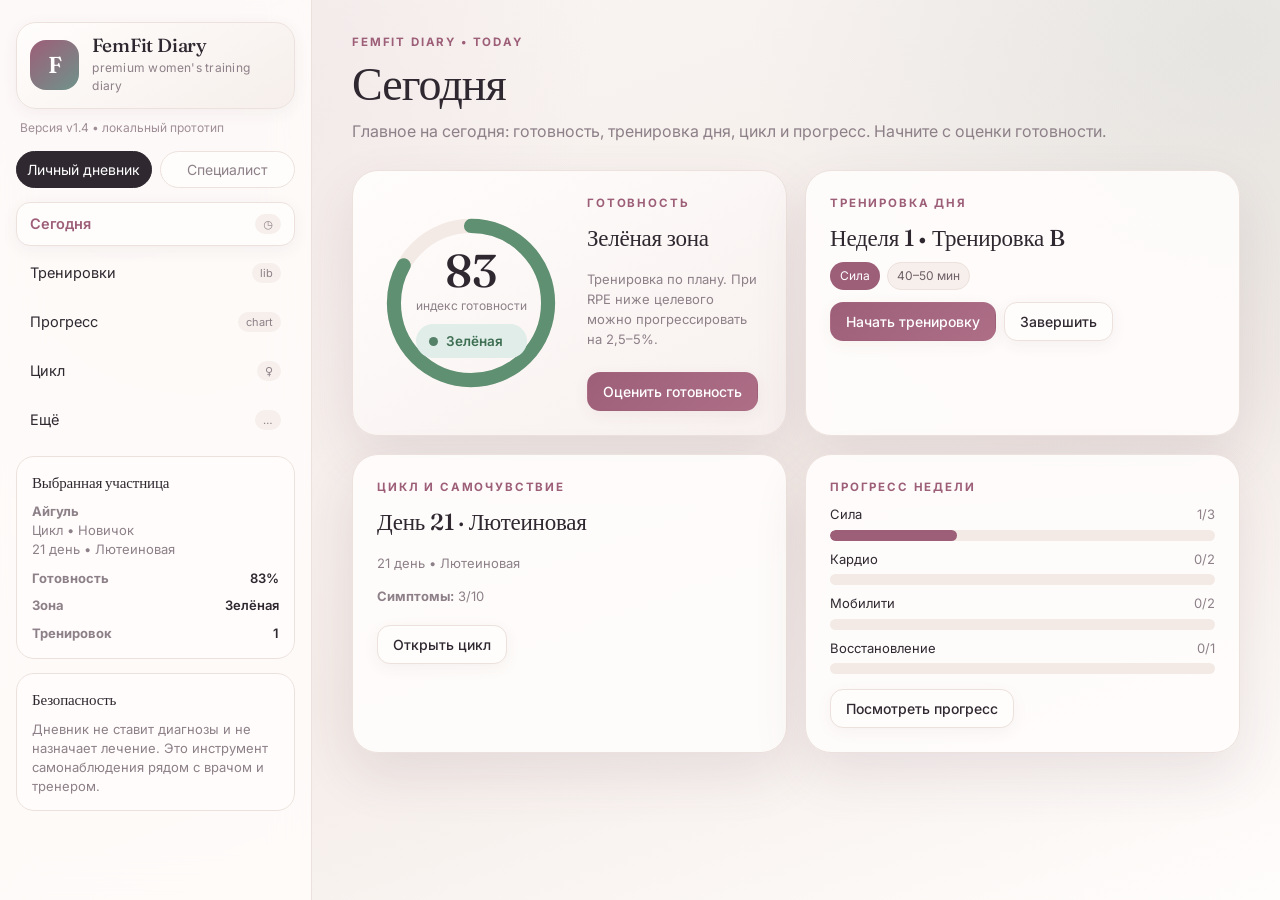
==== app.html @ de189716 "Add files via upload" ====
<!DOCTYPE html>
<html lang="ru">
<head>
  <meta charset="UTF-8" />
  <meta name="viewport" content="width=device-width, initial-scale=1.0" />
  <title>FemFit Diary — v1.4</title>
  <link rel="preconnect" href="https://fonts.googleapis.com">
  <link rel="preconnect" href="https://fonts.gstatic.com" crossorigin>
  <link href="https://fonts.googleapis.com/css2?family=Fraunces:opsz,wght@9..144,400;9..144,500;9..144,600&family=Inter:wght@400;500;600;700&display=swap" rel="stylesheet">
  <style>
    :root{
      --porcelain:#faf6f4; --cream:#f3eae5; --panel:#fffdfc; --panel2:#f6efeb;
      --ink:#2f2830; --muted:#8d8088; --line:#ece1dc;
      --plum:#9d5e78; --plum2:#b87e94; --plum-soft:#efdde4;
      --sage:#6f938a; --sage2:#8fb1a8; --sage-soft:#e0ede9;
      --gold:#c2a36b;
      --green:#5f9072; --yellow:#bb8f3f; --orange:#c47c4e; --red:#c25e66; --blue:#6f89a7;
      --accent:var(--plum); --accent2:var(--plum2);
      --shadow-sm:0 4px 16px rgba(95,60,70,.06);
      --shadow:0 22px 54px rgba(95,55,70,.11);
      --radius:26px; --sidebar:312px;
      --font-ui:'Inter',ui-sans-serif,system-ui,-apple-system,'Segoe UI',Roboto,sans-serif;
      --font-display:'Fraunces',Georgia,'Times New Roman',serif;
    }
    *{box-sizing:border-box}
    html{scroll-behavior:smooth}
    body{margin:0;font-family:var(--font-ui);color:var(--ink);font-size:15px;line-height:1.5;-webkit-font-smoothing:antialiased;
      background:
        radial-gradient(circle at 8% 2%,rgba(157,94,120,.10),transparent 34%),
        radial-gradient(circle at 96% 4%,rgba(111,147,138,.12),transparent 32%),
        linear-gradient(160deg,#faf6f4,#f4ece8 60%,#fffdfc);min-height:100vh}
    button,input,select,textarea{font-family:inherit}
    h1,h2,h3,h4{font-family:var(--font-display);font-weight:500;letter-spacing:-.01em}
    ::selection{background:var(--plum-soft)}
    :focus-visible{outline:2px solid var(--plum);outline-offset:2px}

    .app{display:grid;grid-template-columns:var(--sidebar) 1fr;min-height:100vh}
    .sidebar{position:sticky;top:0;height:100vh;padding:22px 16px;border-right:1px solid var(--line);background:rgba(255,253,252,.82);backdrop-filter:blur(18px);overflow:auto}
    .brand{display:flex;gap:13px;align-items:center;padding:13px;border:1px solid var(--line);border-radius:20px;background:linear-gradient(150deg,#fffdfc,#f6efeb);box-shadow:var(--shadow-sm);margin-bottom:6px}
    .brand-mark{width:50px;height:50px;border-radius:16px;display:grid;place-items:center;background:linear-gradient(140deg,var(--plum),var(--sage));color:#fff;font-family:var(--font-display);font-weight:600;font-size:23px}
    .brand h1{margin:0;font-size:19px;line-height:1.05}
    .brand p{margin:3px 0 0;color:var(--muted);font-size:12px;letter-spacing:.02em}
    .version{font-size:12px;color:#a08e96;margin:10px 0 14px 4px}
    .role-switch{display:grid;grid-template-columns:1fr 1fr;gap:8px;margin-bottom:14px}
    .role-switch button{border:1px solid var(--line);border-radius:999px;padding:9px;background:var(--panel);color:var(--muted);cursor:pointer;font-size:14px;transition:.16s}
    .role-switch button.active{background:var(--ink);color:#fff;border-color:var(--ink)}
    .nav{display:grid;gap:5px}
    .nav button{width:100%;text-align:left;border:1px solid transparent;border-radius:14px;background:transparent;color:var(--ink);padding:11px 13px;font-size:14.5px;cursor:pointer;transition:.16s ease;display:flex;align-items:center;justify-content:space-between;gap:8px}
    .nav button:hover,.nav button.active{background:var(--panel);border-color:var(--line);box-shadow:var(--shadow-sm);color:var(--plum)}
    .nav button.active{font-weight:600}
    .badge{font-size:11px;color:var(--muted);padding:3px 8px;border-radius:999px;background:var(--panel2);white-space:nowrap}
    .side-card{margin-top:14px;padding:15px;border-radius:18px;border:1px solid var(--line);background:rgba(255,253,252,.8)}
    .side-card h3{margin:0 0 8px;font-size:15px}
    .side-card p{margin:0;color:var(--muted);font-size:13px;line-height:1.45}
    .mini-status{display:grid;gap:8px;margin-top:10px}
    .mini-status span{display:flex;justify-content:space-between;gap:12px;font-size:13px;color:var(--muted)}
    .mini-status em{font-style:normal;color:var(--ink);font-weight:600}

    .content{padding:34px 40px 70px;max-width:1480px;width:100%;margin:0 auto}
    .topbar{display:flex;justify-content:space-between;gap:20px;align-items:flex-start;margin-bottom:26px}
    .kicker{color:var(--plum);text-transform:uppercase;letter-spacing:.16em;font-size:11.5px;font-weight:700;margin-bottom:9px;font-family:var(--font-ui)}
    .page-title{font-size:clamp(30px,4vw,46px);line-height:1.04;margin:0;letter-spacing:-.02em}
    .page-subtitle{color:var(--muted);margin:11px 0 0;max-width:860px;line-height:1.55;font-size:16px}
    .toolbar{display:flex;flex-wrap:wrap;gap:10px;justify-content:flex-end}
    .section{display:none}
    .section.active{display:block;animation:fade .22s ease}
    @keyframes fade{from{opacity:0;transform:translateY(6px)}to{opacity:1;transform:none}}

    .grid{display:grid;gap:18px}
    .cols-2{grid-template-columns:repeat(2,minmax(0,1fr))}
    .cols-3{grid-template-columns:repeat(3,minmax(0,1fr))}
    .cols-4{grid-template-columns:repeat(4,minmax(0,1fr))}
    .cols-5{grid-template-columns:repeat(5,minmax(0,1fr))}
    .card{border:1px solid var(--line);background:rgba(255,253,252,.92);border-radius:var(--radius);box-shadow:var(--shadow);padding:24px}
    .card.soft{background:rgba(246,239,235,.7);box-shadow:none}
    .card.hero{background:linear-gradient(150deg,#fffdfc,#f7f0ee);overflow:hidden}
    .card h2,.card h3{margin:0 0 12px}
    .card h2{font-size:23px}
    .card h3{font-size:18px}
    .card p{color:var(--muted);line-height:1.55}
    .muted{color:var(--muted)}.small{font-size:13px}.tiny{font-size:12px}
    .divider{height:1px;background:var(--line);margin:18px 0}
    .zone{padding:7px 13px;border-radius:999px;font-weight:600;display:inline-flex;align-items:center;gap:8px;font-size:13.5px;font-family:var(--font-ui)}
    .zone::before{content:"";width:9px;height:9px;border-radius:50%;background:currentColor;opacity:.85}
    .zone.green{background:var(--sage-soft);color:#3f6f53}
    .zone.yellow{background:#fbf1dd;color:#856221}
    .zone.orange{background:#fbe9dd;color:#9a5a31}
    .zone.red{background:#fbe2e3;color:#9c3f47}
    .zone.blue{background:#eaf1f8;color:#4f6c8a}

    .btn{border:1px solid var(--line);border-radius:13px;background:var(--panel);color:var(--ink);padding:10px 15px;font-size:14px;font-weight:500;cursor:pointer;transition:.16s ease;box-shadow:var(--shadow-sm);display:inline-flex;gap:8px;align-items:center;justify-content:center}
    .btn:hover{transform:translateY(-1px);box-shadow:0 12px 26px rgba(95,60,70,.12)}
    .btn:active{transform:translateY(0)}
    .btn.primary{background:linear-gradient(140deg,var(--plum),#ad6e86);color:#fff;border-color:transparent}
    .btn.green{background:linear-gradient(140deg,var(--sage),#7da498);color:#fff;border-color:transparent}
    .btn.gold{background:linear-gradient(140deg,var(--gold),#d2bb84);color:#fff;border-color:transparent}
    .btn.danger{background:#fdf3f3;color:var(--red);border-color:#eccacd}
    .btn.ghost{box-shadow:none;background:transparent}
    .btn.smallbtn{padding:7px 11px;font-size:13px;border-radius:11px}

    .input-grid{display:grid;grid-template-columns:repeat(4,minmax(0,1fr));gap:13px}
    .field{display:grid;gap:6px}
    .field label{font-size:13px;color:#7c6c74;display:flex;align-items:center;gap:6px}
    .field input,.field select,.field textarea{width:100%;border:1px solid var(--line);background:var(--panel);border-radius:13px;padding:11px 13px;font-size:15px;color:var(--ink);outline:none;transition:.14s}
    .field textarea{min-height:90px;resize:vertical}
    .field input:focus,.field select:focus,.field textarea:focus{border-color:var(--plum2);box-shadow:0 0 0 4px rgba(157,94,120,.13)}

    .hint{display:inline-grid;place-items:center;width:17px;height:17px;border-radius:50%;background:var(--plum-soft);color:var(--plum);font-size:11px;font-weight:700;cursor:help;position:relative;font-family:var(--font-ui);flex:none}
    .hint:hover,.hint:focus{outline:none}
    .hint::after{content:attr(data-tip);position:absolute;left:50%;bottom:calc(100% + 9px);transform:translateX(-50%) translateY(4px);width:230px;background:var(--ink);color:#fff;font-size:12px;font-weight:400;line-height:1.45;padding:10px 12px;border-radius:12px;box-shadow:var(--shadow);opacity:0;pointer-events:none;transition:.16s;z-index:50}
    .hint::before{content:"";position:absolute;left:50%;bottom:calc(100% + 3px);transform:translateX(-50%);border:6px solid transparent;border-top-color:var(--ink);opacity:0;transition:.16s;z-index:50}
    .hint:hover::after,.hint:focus::after,.hint:hover::before,.hint:focus::before{opacity:1;transform:translateX(-50%) translateY(0)}

    .choice-grid{display:grid;grid-template-columns:repeat(3,minmax(0,1fr));gap:14px}
    .choice{border:1px solid var(--line);border-radius:18px;padding:17px;background:var(--panel);cursor:pointer;transition:.16s ease}
    .choice h3{margin:0 0 7px;font-size:17px}
    .choice p{margin:0;color:var(--muted);font-size:13.5px;line-height:1.45}
    .choice:hover{border-color:var(--plum2)}
    .choice.active{border-color:var(--plum);box-shadow:0 14px 34px rgba(157,94,120,.16);background:linear-gradient(150deg,#fffdfc,#fbeff3)}

    .metric{padding:19px;border:1px solid var(--line);border-radius:18px;background:linear-gradient(150deg,#fffdfc,#f7f0ec);box-shadow:var(--shadow-sm)}
    .metric .label{color:var(--muted);font-size:12.5px;display:flex;align-items:center;gap:6px}
    .metric .value{font-family:var(--font-display);font-size:30px;font-weight:500;margin-top:6px;line-height:1.1}
    .metric .note{font-size:12px;color:var(--muted);margin-top:7px;line-height:1.4}

    .progressbar{height:11px;background:var(--cream);border-radius:999px;overflow:hidden}
    .progressbar>span{display:block;height:100%;border-radius:999px;background:linear-gradient(90deg,var(--plum2),var(--plum));width:0;transition:width .6s ease}

    /* ---- signature rings ---- */
    .ringwrap{display:flex;gap:22px;align-items:center;flex-wrap:wrap}
    .ring{position:relative;width:188px;height:188px;flex:none}
    .ring svg{width:100%;height:100%;transform:rotate(-90deg)}
    .cycle-ring svg{transform:none}
    .ring-track{fill:none;stroke:var(--cream);stroke-width:15}
    .ring-arc{fill:none;stroke-width:15;stroke-linecap:round;animation:ringdraw 1.15s cubic-bezier(.22,1,.36,1) forwards}
    @keyframes ringdraw{from{stroke-dashoffset:var(--circ)}to{stroke-dashoffset:var(--off)}}
    .cycle-marker{fill:#fff;stroke:var(--ink);stroke-width:3}
    .ring-center{position:absolute;inset:0;display:grid;place-content:center;text-align:center;gap:3px}
    .ring-num{font-family:var(--font-display);font-size:46px;font-weight:500;line-height:1}
    .ring-unit{font-size:12px;color:var(--muted)}
    .phase-tag{font-size:13px;font-weight:600;color:var(--plum);margin-top:2px}
    .ring-center .zone{margin-top:6px}
    .cyclegend{display:flex;flex-wrap:wrap;gap:10px;margin-top:6px}
    .cyclegend span{display:inline-flex;align-items:center;gap:6px;font-size:12px;color:var(--muted)}
    .cyclegend i{width:10px;height:10px;border-radius:3px;display:inline-block}

    /* ---- step flow (Сегодня) ---- */
    .stepflow{display:grid;gap:14px}
    .step{display:grid;grid-template-columns:auto 1fr;gap:14px;align-items:start;border:1px solid var(--line);border-radius:18px;background:var(--panel);padding:16px 18px}
    .step .num{width:30px;height:30px;border-radius:50%;display:grid;place-items:center;background:var(--plum-soft);color:var(--plum);font-weight:700;font-family:var(--font-display);font-size:15px}
    .step.done .num{background:var(--sage-soft);color:#3f6f53}
    .step h3{margin:0 0 4px;font-size:16px}
    .step p{margin:0;color:var(--muted);font-size:13.5px}

    /* ---- set editor (mobile-first cards) ---- */
    .seteditor{display:grid;gap:9px}
    .setrow{display:grid;grid-template-columns:30px repeat(5,1fr) auto;gap:9px;align-items:end;background:var(--panel);border:1px solid var(--line);border-radius:14px;padding:10px}
    .setrow .sn{font-family:var(--font-display);font-size:18px;color:var(--plum);align-self:center;text-align:center}
    .setrow .minif{display:grid;gap:4px}
    .setrow .minif label{font-size:11px;color:var(--muted)}
    .setrow .minif input{width:100%;border:1px solid var(--line);background:var(--panel2);border-radius:10px;padding:8px;font-size:14px;text-align:center}
    .setrow .e1{align-self:center;text-align:center;font-size:12px;color:var(--muted);white-space:nowrap}
    .setrow .e1 b{display:block;color:var(--ink);font-size:15px;font-family:var(--font-display)}

    .summary-badge{display:inline-flex;align-items:center;gap:6px;font-size:12.5px;font-weight:600;padding:5px 11px;border-radius:999px}
    .summary-badge.done{background:var(--sage-soft);color:#3f6f53}
    .summary-badge.partial{background:#fbf1dd;color:#856221}
    .summary-badge.skipped{background:#f0ebed;color:#796b72}
    .summary-badge.none{background:var(--panel2);color:var(--muted)}

    .client-list{display:grid;gap:12px}
    .client-row{display:grid;grid-template-columns:1.4fr .75fr .75fr .75fr auto;gap:12px;align-items:center;padding:15px;border:1px solid var(--line);border-radius:18px;background:var(--panel);cursor:pointer;transition:.16s}
    .client-row:hover{border-color:var(--plum2)}
    .client-row.active{border-color:var(--plum);box-shadow:0 12px 28px rgba(157,94,120,.15)}

    table{width:100%;border-collapse:separate;border-spacing:0;overflow:hidden;border-radius:16px;border:1px solid var(--line);background:var(--panel)}
    th,td{padding:11px 12px;border-bottom:1px solid var(--line);border-right:1px solid var(--line);vertical-align:middle;font-size:13.5px}
    th{background:var(--panel2);color:#6f5f67;font-weight:600;text-align:center;font-family:var(--font-ui)}
    td{text-align:left;color:var(--ink)}
    tr:last-child td{border-bottom:0}
    td:last-child,th:last-child{border-right:0}
    .table-wrap{overflow:auto;border-radius:16px}
    .num{text-align:center;white-space:nowrap}.nowrap{white-space:nowrap}
    .row-actions{display:flex;gap:8px;flex-wrap:wrap;justify-content:flex-end}
    .empty{padding:28px;border:1px dashed var(--line);border-radius:16px;color:var(--muted);background:rgba(255,253,252,.7);text-align:center}

    .chart{height:210px;border:1px solid var(--line);border-radius:18px;background:linear-gradient(180deg,#fffdfc,#f9f3ef);padding:12px;position:relative}
    .chart svg{width:100%;height:100%;display:block}
    .barlist{display:grid;gap:9px}
    .barrow{display:grid;grid-template-columns:150px 1fr 64px;gap:10px;align-items:center;font-size:13px}
    .bar{height:11px;background:var(--cream);border-radius:999px;overflow:hidden}
    .bar span{display:block;height:100%;background:linear-gradient(90deg,var(--sage),var(--plum2));border-radius:999px}

    .lib-card{border:1px solid var(--line);border-radius:18px;background:var(--panel);padding:16px;display:grid;gap:8px}
    .lib-card h4{font-size:17px;margin:0}
    .tagline{display:flex;gap:7px;flex-wrap:wrap}
    .tag{font-size:12px;color:#6f5f67;background:var(--panel2);border:1px solid var(--line);border-radius:999px;padding:4px 9px}

    .warning-list{display:grid;gap:10px}
    .warning{border:1px solid #eccacd;background:#fdf4f4;border-radius:16px;padding:15px;display:grid;grid-template-columns:auto 1fr;gap:12px;align-items:start}
    .warning .wm{width:30px;height:30px;border-radius:9px;display:grid;place-items:center;background:#f7dadc;color:#9c3f47;flex:none;font-size:16px}
    .warning h4{margin:0 0 4px;color:#9c3f47;font-size:14px}
    .warning p{margin:0;color:#6f5258;font-size:13.5px}

    .report-box{white-space:pre-wrap;line-height:1.55;color:#3a3138;background:var(--panel);border:1px solid var(--line);border-radius:16px;padding:18px;font-size:13.5px}

    .toast{position:fixed;right:22px;bottom:22px;background:var(--ink);color:#fff;border-radius:14px;padding:13px 17px;box-shadow:var(--shadow);opacity:0;transform:translateY(10px);transition:.2s ease;z-index:1000;font-size:14px}
    .toast.show{opacity:1;transform:none}
    .modal{position:fixed;inset:0;background:rgba(47,40,48,.4);backdrop-filter:blur(3px);display:none;align-items:center;justify-content:center;padding:20px;z-index:100}
    .modal.show{display:flex}
    .modal-card{max-width:900px;width:100%;max-height:88vh;overflow:auto;background:var(--panel);border:1px solid var(--line);border-radius:24px;box-shadow:0 30px 90px rgba(45,30,40,.32);padding:26px}
    .modal-card h2{margin-top:0}

    /* ---- mobile chrome ---- */
    .mobilebar{display:none}
    .scrim{display:none}
    .tabbar{display:none}

    @media(max-width:1160px){
      :root{--sidebar:264px}
      .cols-4,.cols-5{grid-template-columns:repeat(2,minmax(0,1fr))}
      .input-grid{grid-template-columns:repeat(2,minmax(0,1fr))}
      .choice-grid{grid-template-columns:1fr}
      .client-row{grid-template-columns:1fr 1fr}
      .content{padding:28px 24px 60px}
      .barrow{grid-template-columns:130px 1fr 56px}
    }
    @media(max-width:860px){
      .app{grid-template-columns:1fr}
      .sidebar{position:fixed;top:0;left:0;width:280px;height:100vh;z-index:90;transform:translateX(-104%);transition:transform .26s cubic-bezier(.4,0,.2,1);border-right:1px solid var(--line);box-shadow:0 0 60px rgba(45,30,40,.18)}
      .app.drawer-open .sidebar{transform:none}
      .scrim{display:block;position:fixed;inset:0;background:rgba(47,40,48,.4);opacity:0;pointer-events:none;transition:.22s;z-index:80}
      .app.drawer-open .scrim{opacity:1;pointer-events:auto}
      .mobilebar{display:flex;align-items:center;gap:12px;position:sticky;top:0;z-index:60;margin:-22px -16px 18px;padding:12px 16px;background:rgba(250,246,244,.92);backdrop-filter:blur(14px);border-bottom:1px solid var(--line)}
      .mobilebar .menu{width:42px;height:42px;border-radius:13px;border:1px solid var(--line);background:var(--panel);display:grid;place-items:center;cursor:pointer}
      .mobilebar .menu span{width:18px;height:2px;background:var(--ink);box-shadow:0 -5px 0 var(--ink),0 5px 0 var(--ink)}
      .mobilebar .mb-title{font-family:var(--font-display);font-size:18px;flex:1}
      .mobilebar .mb-role{font-size:12px;color:var(--muted);border:1px solid var(--line);border-radius:999px;padding:5px 11px;background:var(--panel)}
      .content{padding:22px 16px 96px}
      .topbar{display:block}
      .toolbar{justify-content:flex-start;margin-top:14px}
      .cols-2,.cols-3,.cols-4,.cols-5,.input-grid{grid-template-columns:1fr}
      .page-title{font-size:30px}
      .client-row{grid-template-columns:1fr 1fr}
      .metric .value{font-size:26px}
      .card{padding:18px;border-radius:20px}
      .ring{width:168px;height:168px}
      .ringwrap{justify-content:center}
      .setrow{grid-template-columns:repeat(3,1fr);gap:8px}
      .setrow .sn{grid-column:1/-1;text-align:left}
      .setrow .e1{grid-column:1/-1;text-align:left;display:flex;gap:8px;align-items:baseline}
      .tabbar{display:grid;grid-auto-flow:column;grid-auto-columns:1fr;position:fixed;bottom:0;left:0;right:0;z-index:70;background:rgba(255,253,252,.94);backdrop-filter:blur(16px);border-top:1px solid var(--line);padding:7px 6px max(7px,env(safe-area-inset-bottom))}
      .tabbar button{border:0;background:transparent;display:grid;justify-items:center;gap:3px;padding:6px 2px;cursor:pointer;color:var(--muted);font-size:10.5px;font-weight:500}
      .tabbar button .ic{width:23px;height:23px;display:grid;place-items:center;font-size:18px;line-height:1}
      .tabbar button.active{color:var(--plum)}
      .warning{grid-template-columns:1fr}
      .modal-card{padding:20px;border-radius:20px}
    }
    @media(prefers-reduced-motion:reduce){
      .ring-arc{animation:none;stroke-dashoffset:var(--off)}
      .section.active{animation:none}
      *{scroll-behavior:auto}
    }
  
  .backbtn{display:inline-flex;align-items:center;gap:6px;min-height:44px;padding:8px 14px;border:1px solid var(--line);background:var(--panel);color:var(--muted);border-radius:11px;font-size:14px;font-weight:600;cursor:pointer;margin-bottom:12px;transition:.15s}
  .backbtn:hover{color:var(--ink);border-color:var(--plum2)}
  .backbtn:focus-visible{outline:2px solid var(--plum);outline-offset:2px}
  .modal-back{margin-bottom:14px}
</style>
<!-- TODO: подключить аналитику (Plausible / GA / Метрика). Ключевые действия можно помечать data-event. -->
</head>
<body>
<div class="app" id="app">
  <aside class="sidebar" id="sidebar">
    <div class="brand"><div class="brand-mark">F</div><div><h1>FemFit Diary</h1><p>premium women&#39;s training diary</p></div></div>
    <p class="version">Версия v1.4 • локальный прототип</p>
    <div class="role-switch"><button id="roleClient" onclick="setRole('client')">Личный дневник</button><button id="rolePro" onclick="setRole('pro')" data-event="specialist_open">Специалист</button></div>
    <nav class="nav" id="nav"></nav>
    <div class="side-card"><h3>Выбранная участница</h3><p id="sideClient">—</p><div class="mini-status" id="sideMetrics"></div></div>
    <div class="side-card"><h3>Безопасность</h3><p>Дневник не ставит диагнозы и не назначает лечение. Это инструмент самонаблюдения рядом с врачом и тренером.</p></div>
  </aside>
  <div class="scrim" id="scrim" onclick="closeDrawer()"></div>
  <main class="content">
    <header class="mobilebar"><button class="menu" onclick="toggleDrawer()" aria-label="Меню"><span></span></button><div class="mb-title">FemFit Diary</div><div class="mb-role" id="mbRole">Личный дневник</div></header>
    <section id="onboarding" class="section"></section>
    <section id="dashboard" class="section"></section>
    <section id="profile" class="section"></section>
    <section id="female" class="section"></section>
    <section id="readiness" class="section"></section>
    <section id="programs" class="section"></section>
    <section id="today" class="section"></section>
    <section id="log" class="section"></section>
    <section id="sets" class="section"></section>
    <section id="progress" class="section"></section>
    <section id="library" class="section"></section>
    <section id="pro" class="section"></section>
    <section id="report" class="section"></section>
    <section id="redflags" class="section"></section>
    <section id="data" class="section"></section>
    <section id="more" class="section"></section>
    <section id="learn" class="section"></section>
  </main>
</div>
<nav class="tabbar" id="tabbar"></nav>
<div class="toast" id="toast"></div>
<div class="modal" id="modal"><div class="modal-card" id="modalCard"></div></div>
<script>
(function(){
const STORAGE_KEY='femfit_diary_360_v13';
const $=id=>document.getElementById(id);
const todayISO=()=>new Date().toISOString().slice(0,10);
const uid=()=>Math.random().toString(36).slice(2,10)+Date.now().toString(36).slice(-4);
const esc=s=>String(s??'').replace(/[&<>"']/g,m=>({'&':'&amp;','<':'&lt;','>':'&gt;','"':'&quot;',"'":'&#39;'}[m]));
const fmt=(n,d=0)=>Number(n||0).toLocaleString('ru-RU',{maximumFractionDigits:d,minimumFractionDigits:d});
const modes={cycle:'Цикл',peri:'Перименопауза',post:'Постменопауза'};
const levels=['Новичок','Средний','Продвинутый'];
const patterns=['Коленно-доминантный','Тазово-доминантный','Горизонтальный жим','Горизонтальная тяга','Вертикальный жим','Вертикальная тяга','Кор','ВПН/лопатка','Переноски','Баланс','Кардио'];
const equipment=['Тренажёр','Блок','Свободные веса','Собственный вес','Резинки','Функциональное','Кардио'];
const clientNav=[['today','Сегодня','◷'],['library','Тренировки','lib'],['progress','Прогресс','chart'],['female','Цикл','♀'],['more','Ещё','…']];
const proNav=[['pro','Мои участницы','clients'],['report','Отчёт','report'],['dashboard','Дашборд участницы','dash'],['progress','Прогресс','chart'],['library','Тренировки','lib'],['more','Ещё','…']];
const baseExercises=[
{id:'leg_press',name:'Жим ногами',pattern:'Коленно-доминантный',equipment:'Тренажёр',level:'Новичок',muscles:'квадрицепсы, ягодичные',tech:'Таз прижат, колени по линии стоп, контролируемая амплитуда.',errors:'Отрыв таза, замыкание коленей, слишком глубокая амплитуда при боли.',reg:'Уменьшить амплитуду/вес',prog:'Увеличить вес или амплитуду',caution:'Боль в колене/пояснице.'},
{id:'goblet_squat',name:'Гоблет-присед',pattern:'Коленно-доминантный',equipment:'Свободные веса',level:'Новичок',muscles:'квадрицепсы, ягодичные, кор',tech:'Гантель у груди, колени по стопам, корпус устойчив.',errors:'Завал коленей, потеря пятки, округление спины.',reg:'Присед на ящик',prog:'Фронтальный присед',caution:'Боль в колене/ТБС.'},
{id:'box_squat',name:'Присед на ящик',pattern:'Коленно-доминантный',equipment:'Собственный вес',level:'Новичок',muscles:'квадрицепсы, ягодичные',tech:'Касание ящика без падения, контроль коленей.',errors:'Падение на опору, потеря корпуса.',reg:'Более высокий ящик',prog:'Гоблет-присед',caution:'Острая боль в колене.'},
{id:'split_squat',name:'Сплит-присед',pattern:'Коленно-доминантный',equipment:'Свободные веса',level:'Средний',muscles:'квадрицепсы, ягодичные, средняя ягодичная',tech:'Таз ровный, колено по стопе, медленный темп.',errors:'Потеря баланса, завал таза.',reg:'С опорой рукой',prog:'Болгарский сплит-присед',caution:'Колено/ТБС.'},
{id:'step_up',name:'Степ-ап',pattern:'Коленно-доминантный',equipment:'Собственный вес',level:'Средний',muscles:'ягодичные, квадрицепсы',tech:'Толчок верхней ногой, корпус стабилен.',errors:'Отталкивание нижней ногой, завал колена.',reg:'Низкая платформа',prog:'Гантели',caution:'Боль в колене.'},
{id:'rdl_db',name:'Румынская тяга с гантелями',pattern:'Тазово-доминантный',equipment:'Свободные веса',level:'Средний',muscles:'задняя поверхность бедра, ягодичные, разгибатели спины',tech:'Таз назад, нейтральная спина, гантели близко.',errors:'Округление спины, превращение в присед.',reg:'Хиндж с палкой',prog:'Румынская тяга со штангой',caution:'Боль в пояснице.'},
{id:'hip_thrust',name:'Хип-траст',pattern:'Тазово-доминантный',equipment:'Свободные веса',level:'Средний',muscles:'ягодичные, задняя поверхность бедра',tech:'Рёбра вниз, таз подкручен, пауза сверху.',errors:'Переразгибание поясницы.',reg:'Ягодичный мост',prog:'Штанга/тренажёр',caution:'Поясничный дискомфорт.'},
{id:'glute_bridge',name:'Ягодичный мост',pattern:'Тазово-доминантный',equipment:'Собственный вес',level:'Новичок',muscles:'ягодичные',tech:'Подъём таза без прогиба поясницы.',errors:'Толчок поясницей, отсутствие паузы.',reg:'Меньшая амплитуда',prog:'Хип-траст',caution:'Боль в пояснице.'},
{id:'back_extension',name:'Гиперэкстензия',pattern:'Тазово-доминантный',equipment:'Тренажёр',level:'Новичок',muscles:'ягодичные, разгибатели спины',tech:'Движение из таза, без переразгибания.',errors:'Рывки, чрезмерный прогиб.',reg:'Малая амплитуда',prog:'С диском',caution:'Поясница.'},
{id:'leg_curl',name:'Сгибание ног',pattern:'Тазово-доминантный',equipment:'Тренажёр',level:'Новичок',muscles:'задняя поверхность бедра',tech:'Таз стабилен, медленный возврат.',errors:'Рывок, отрыв таза.',reg:'Меньший вес',prog:'Пауза в сокращении',caution:'Судороги/сухожилия.'},
{id:'chest_press',name:'Жим от груди в тренажёре',pattern:'Горизонтальный жим',equipment:'Тренажёр',level:'Новичок',muscles:'грудные, трицепс, передняя дельта',tech:'Лопатки стабильны, локти не слишком высоко.',errors:'Плечи вперёд, резкий возврат.',reg:'Лёгкий вес',prog:'Жим гантелей',caution:'Боль в плече.'},
{id:'db_bench',name:'Жим гантелей лёжа',pattern:'Горизонтальный жим',equipment:'Свободные веса',level:'Средний',muscles:'грудные, трицепс',tech:'Контроль амплитуды, нейтральная лопатка.',errors:'Избыточное разведение локтей.',reg:'Тренажёр',prog:'Штанга',caution:'Плечо.'},
{id:'pushup',name:'Отжимания от опоры',pattern:'Горизонтальный жим',equipment:'Собственный вес',level:'Новичок',muscles:'грудные, трицепс, кор',tech:'Тело одной линией, локти контролируемо.',errors:'Провисание таза.',reg:'Выше опора',prog:'От пола',caution:'Запястье/плечо.'},
{id:'shoulder_press_machine',name:'Жим плеч в тренажёре',pattern:'Вертикальный жим',equipment:'Тренажёр',level:'Новичок',muscles:'дельтовидные, трицепс',tech:'Корпус стабилен, движение без боли.',errors:'Плечи к ушам, прогиб.',reg:'Меньше амплитуда',prog:'Гантели',caution:'Плечо.'},
{id:'landmine_press',name:'Landmine press',pattern:'Вертикальный жим',equipment:'Функциональное',level:'Средний',muscles:'передняя дельта, верх груди, трицепс',tech:'Диагональный жим вперёд-вверх, корпус стабилен.',errors:'Ротация корпуса, прогиб.',reg:'Двумя руками',prog:'Одной рукой',caution:'Плечо.'},
{id:'seated_row',name:'Горизонтальная тяга блока',pattern:'Горизонтальная тяга',equipment:'Блок',level:'Новичок',muscles:'широчайшие, ромбовидные, задняя дельта',tech:'Тянуть локтями, грудь раскрыта.',errors:'Сутулость, рывок корпусом.',reg:'Лёгкий блок',prog:'Пауза в сведении',caution:'Плечо/локоть.'},
{id:'chest_supported_row',name:'Тяга с опорой грудью',pattern:'Горизонтальная тяга',equipment:'Тренажёр',level:'Средний',muscles:'середина спины, широчайшие',tech:'Грудь на опоре, плечи вниз.',errors:'Рывки, подъём плеч.',reg:'Блок',prog:'Гантели',caution:'Плечо.'},
{id:'one_arm_cable_row',name:'Тяга одной рукой в блоке',pattern:'Горизонтальная тяга',equipment:'Блок',level:'Средний',muscles:'широчайшие, ромбовидные, кор',tech:'Корпус не вращается, локоть назад.',errors:'Поворот корпуса.',reg:'Двумя руками',prog:'Больше вес',caution:'Слабый кор.'},
{id:'lat_pulldown',name:'Тяга верхнего блока',pattern:'Вертикальная тяга',equipment:'Блок',level:'Новичок',muscles:'широчайшие, бицепс, нижняя трапеция',tech:'Тяга к верхней груди, не за голову.',errors:'Тяга за голову, рывки.',reg:'Меньше вес',prog:'Подтягивания',caution:'Плечо.'},
{id:'assisted_pullup',name:'Подтягивания с ассистом',pattern:'Вертикальная тяга',equipment:'Тренажёр',level:'Средний',muscles:'широчайшие, бицепс',tech:'Старт с депрессии лопаток, контроль.',errors:'Рывки, неполная амплитуда.',reg:'Верхний блок',prog:'Подтягивания',caution:'Плечо/локоть.'},
{id:'dead_bug',name:'Dead bug',pattern:'Кор',equipment:'Собственный вес',level:'Новичок',muscles:'поперечная мышца живота, стабилизаторы таза',tech:'Поясница стабильна, медленный темп.',errors:'Прогиб поясницы.',reg:'Только ноги',prog:'Руки+ноги',caution:'Острая боль в пояснице.'},
{id:'pallof',name:'Pallof press',pattern:'Кор',equipment:'Блок',level:'Новичок',muscles:'косые, поперечная мышца живота',tech:'Таз неподвижен, корпус не вращается.',errors:'Разворот корпуса.',reg:'Ближе к блоку',prog:'Дальше от блока',caution:'Боль в плече.'},
{id:'side_plank',name:'Боковая планка',pattern:'Кор',equipment:'Собственный вес',level:'Новичок',muscles:'косые, квадратная мышца поясницы',tech:'Тело в линию, шея нейтрально.',errors:'Провисание таза.',reg:'С коленей',prog:'Полная планка',caution:'Плечо.'},
{id:'farmers_walk',name:'Farmer’s walk',pattern:'Переноски',equipment:'Свободные веса',level:'Средний',muscles:'кор, трапеции, хват, ягодичные',tech:'Корпус высокий, шаг ровный.',errors:'Наклон, задержка дыхания.',reg:'Лёгкие гантели',prog:'Больше вес/дистанция',caution:'Поясница/хват.'},
{id:'external_rotation',name:'Наружная ротация плеча',pattern:'ВПН/лопатка',equipment:'Резинки',level:'Новичок',muscles:'подостная, малая круглая',tech:'Локоть 90°, плечо опущено, без рывка.',errors:'Увод локтя, движение корпусом.',reg:'Изометрия',prog:'Кроссовер',caution:'Боль/нестабильность плеча.'},
{id:'face_pull',name:'Face pull',pattern:'ВПН/лопатка',equipment:'Блок',level:'Средний',muscles:'задняя дельта, трапеция, наружные ротаторы',tech:'Тянуть к лицу, лопатки вниз-назад.',errors:'Прогиб, шея напряжена.',reg:'Резинка',prog:'С наружной ротацией',caution:'Плечо.'},
{id:'wall_slide',name:'Serratus wall slide',pattern:'ВПН/лопатка',equipment:'Резинки',level:'Новичок',muscles:'передняя зубчатая, нижняя трапеция',tech:'Скользить вверх без подъёма плеч.',errors:'Зажим шеи.',reg:'Без резинки',prog:'С резинкой',caution:'Боль в плече.'},
{id:'balance_tandem',name:'Тандем-стойка',pattern:'Баланс',equipment:'Собственный вес',level:'Новичок',muscles:'стопа, голень, стабилизаторы таза',tech:'Ровная стойка, взгляд вперёд.',errors:'Потеря осанки.',reg:'С опорой',prog:'Глаза закрыты/подушка',caution:'Риск падения.'},
{id:'incline_walk',name:'Ходьба на дорожке под наклоном',pattern:'Кардио',equipment:'Кардио',level:'Новичок',muscles:'сердечно-сосудистая система, ягодичные, голень',tech:'Умеренный темп, без держания за поручни при возможности.',errors:'Слишком высокая интенсивность.',reg:'Ровная ходьба',prog:'Интервалы',caution:'Одышка/АД/боль.'}
];
function seedClients(){
 const d=todayISO();
 return [
  {id:uid(),name:'Айгуль',age:34,mode:'cycle',level:'Новичок',goal:'сила, тонус, стабильный режим',equipment:'зал, тренажёры, гантели',height:168,weight:67,lastPeriod:'2026-06-01',cycleLength:28,menstruationLength:5,injuries:'нет значимых',notes:'Демо-участница с регулярным циклом.',onboardingDone:true,programs:[],activeProgramId:null,completedSessionIds:[],workouts:[],checkins:[],customExercises:[],selectedExerciseId:''},
  {id:uid(),name:'Марина',age:49,mode:'peri',level:'Средний',goal:'мышечная масса, сон, композиция тела',equipment:'зал',height:164,weight:72,lastPeriod:'2026-05-18',cycleLength:35,menstruationLength:5,injuries:'периодическая боль в колене',notes:'Демо-участница в перименопаузе.',onboardingDone:true,programs:[],activeProgramId:null,completedSessionIds:[],workouts:[],checkins:[],customExercises:[],selectedExerciseId:''},
  {id:uid(),name:'Елена',age:58,mode:'post',level:'Новичок',goal:'сила, баланс, костная плотность',equipment:'тренажёры, резинки',height:162,weight:69,lastPeriod:'',cycleLength:28,menstruationLength:5,injuries:'остеоартроз колена 1–2 ст.',notes:'Демо-участница в постменопаузе.',onboardingDone:true,programs:[],activeProgramId:null,completedSessionIds:[],workouts:[],checkins:[],customExercises:[],selectedExerciseId:''}
 ];
}
function defaultState(){return {role:'client',currentSection:'',activeClientId:null,clients:seedClients(),pro:{selectedClientId:null,reportText:''}}}
let state=load();
if(!state.activeClientId) state.activeClientId=state.clients[0]?.id;
if(!state.pro.selectedClientId) state.pro.selectedClientId=state.activeClientId;
ensureDemoData();
function load(){try{const raw=localStorage.getItem(STORAGE_KEY);if(raw)return merge(defaultState(),JSON.parse(raw));}catch(e){}return defaultState();}
function merge(a,b){ if(Array.isArray(a))return Array.isArray(b)?b:a; if(a&&typeof a==='object'){const o={...a}; if(b&&typeof b==='object')Object.keys(b).forEach(k=>o[k]=merge(a[k],b[k])); return o;} return b===undefined?a:b; }
function save(){localStorage.setItem(STORAGE_KEY,JSON.stringify(state));}
function client(){return state.clients.find(c=>c.id===state.activeClientId)||state.clients[0];}
function selectedClient(){return state.clients.find(c=>c.id===state.pro.selectedClientId)||client();}
function setActiveClient(id){state.activeClientId=id; state.pro.selectedClientId=id; save(); renderAll();}
window.setActiveClient=setActiveClient;
function allExercises(c=client()){return [...baseExercises,...(c.customExercises||[])];}
function toast(msg){const t=$('toast');t.textContent=msg;t.classList.add('show');setTimeout(()=>t.classList.remove('show'),2200)}
function top(id,title,subtitle,actions=''){const back=(id==='today'||id==='onboarding')?'':`<button class="backbtn" type="button" aria-label="Вернуться назад" onclick="goBack()">← Назад</button>`;return `<div class="topbar"><div>${back}<div class="kicker">FemFit Diary • ${esc(id)}</div><h1 class="page-title">${esc(title)}</h1><p class="page-subtitle">${subtitle}</p></div><div class="toolbar">${actions}</div></div>`}
function stat(label,value,note=''){return `<div class="metric"><div class="label">${esc(label)}</div><div class="value">${value}</div><div class="note">${note}</div></div>`}
function zoneClass(z){return z==='Зелёная'?'green':z==='Жёлтая'?'yellow':z==='Оранжевая'?'orange':z==='Красная'?'red':'blue'}
const navHistory=[];
function show(id,isBack){if(!isBack && state.currentSection && state.currentSection!==id){navHistory.push(state.currentSection); if(navHistory.length>40)navHistory.shift();}document.querySelectorAll('.section').forEach(s=>s.classList.remove('active'));$(id)?.classList.add('active');state.currentSection=id;save();renderSection(id);document.querySelectorAll('.nav button').forEach(b=>b.classList.toggle('active',b.dataset.id===id));buildTabbar();closeDrawer();try{window.scrollTo(0,0)}catch(e){}}
window.show=show;
function setRole(role){state.role=role; if(role==='pro' && !['pro','report'].includes(state.currentSection)) state.currentSection='pro'; if(role==='client' && ['pro','report'].includes(state.currentSection)) state.currentSection='dashboard'; save(); initNav(); show(state.currentSection);}
window.setRole=setRole;
function initNav(){const nav=$('nav'); const items=state.role==='pro'?proNav:clientNav; nav.innerHTML=items.map(([id,label,b])=>`<button data-id="${id}" onclick="show('${id}')"><span>${label}</span><span class="badge">${b}</span></button>`).join(''); $('roleClient').classList.toggle('active',state.role==='client'); $('rolePro').classList.toggle('active',state.role==='pro'); const mb=$('mbRole'); if(mb)mb.textContent=state.role==='pro'?'Специалист':'Личный дневник'; buildTabbar();}
function updateSide(){const c=client(); const ci=cycleInfo(todayISO(),c); const score=readinessScore(c); const z=readinessZone(score); $('sideClient').innerHTML=`<b>${esc(c.name)}</b><br>${modes[c.mode]} • ${esc(c.level)}<br><span class="small muted">${c.mode==='cycle'?ci.note:'Симптомы и восстановление'}</span>`; $('sideMetrics').innerHTML=`<span><b>Готовность</b><em>${score}%</em></span><span><b>Зона</b><em>${z}</em></span><span><b>Тренировок</b><em>${c.workouts.length}</em></span>`;}
function parseDate(v){ if(!v)return null; const s=String(v).trim(); if(/^\d{4}-\d{2}-\d{2}$/.test(s))return new Date(s+'T00:00:00'); const m=s.match(/^(\d{1,2})\.(\d{1,2})\.(\d{4})$/); if(m)return new Date(`${m[3]}-${m[2].padStart(2,'0')}-${m[1].padStart(2,'0')}T00:00:00`); const d=new Date(s); return isNaN(d)?null:d;}
function dayDiff(a,b){return Math.floor((parseDate(a)-parseDate(b))/(1000*60*60*24));}
function cycleInfo(date=todayISO(),c=client()){ if(c.mode!=='cycle') return {day:'—',phase:modes[c.mode],note:modes[c.mode]}; const lp=parseDate(c.lastPeriod); const len=Number(c.cycleLength||28); const men=Number(c.menstruationLength||5); if(!lp||!len)return {day:'—',phase:'Не рассчитано',note:'Введите дату 1-го дня цикла'}; const diff=dayDiff(date,c.lastPeriod); const day=((diff%len)+len)%len+1; let phase=day<=men?'Менструальная':day<=12?'Фолликулярная':day<=16?'Овуляторное окно':'Лютеиновая'; return {day,phase,note:`${day} день • ${phase}`};}
function latestCheckin(c=client()){return (c.checkins||[]).slice().sort((a,b)=>String(b.date).localeCompare(String(a.date)))[0]||null;}
function readinessScore(c=client()){ const ch=latestCheckin(c); if(!ch)return 76; const sleep=Number(ch.sleep||3), energy=Number(ch.energy||3), mood=Number(ch.mood||3), motivation=Number(ch.motivation||3); const stress=Number(ch.stress||3), soreness=Number(ch.soreness||2); const pain=Number(ch.pain||0), fem=Number(ch.femaleSymptoms||0); const positive=((sleep+energy+mood+motivation)/20)*55; const recovery=((6-stress)+(6-soreness))/10*25; const symptomPenalty=Math.min(25,pain*2.2+fem*1.4); return Math.max(0,Math.min(100,Math.round(positive+recovery+25-symptomPenalty)));}
function readinessZone(score=readinessScore()){return score>=75?'Зелёная':score>=55?'Жёлтая':score>=35?'Оранжевая':'Красная'}
function readinessAdvice(c=client()){ const score=readinessScore(c), z=readinessZone(score), ch=latestCheckin(c); const pain=Number(ch?.pain||0), fem=Number(ch?.femaleSymptoms||0); if(pain>=6) return 'Боль ≥6/10: тренировку не проводить, нужна очная оценка/коррекция плана.'; if(z==='Зелёная') return 'Тренировка по плану. При RPE ниже целевого можно прогрессировать на 2,5–5%.'; if(z==='Жёлтая') return 'Снизить вес на 5–10% или убрать 1 подход в базовых упражнениях. HIIT не усиливать.'; if(z==='Оранжевая') return 'Лёгкая тренировка: техника, мобилизация, ходьба, кор без провокации боли. Объём снизить на 20–40%.'; return 'Восстановительный день. При красных флагах, боли или кровотечении — медицинская оценка.';}
function e1rm(weight,reps){weight=Number(weight||0);reps=Number(reps||0); if(!weight||!reps)return 0; return weight*(1+reps/30)}
function tonnage(w){return (w.exercises||[]).flatMap(e=>e.sets||[]).reduce((s,x)=>s+Number(x.weight||0)*Number(x.reps||0),0)}
function avgWorkoutRPE(w){const sets=(w.exercises||[]).flatMap(e=>e.sets||[]).filter(s=>s.rpe); if(!sets.length)return 0; return sets.reduce((a,b)=>a+Number(b.rpe||0),0)/sets.length}
function avgRPE(c=client()){const arr=c.workouts||[]; const sets=arr.flatMap(w=>(w.exercises||[]).flatMap(e=>e.sets||[])).filter(s=>s.rpe); if(!sets.length)return 0; return sets.reduce((a,b)=>a+Number(b.rpe||0),0)/sets.length}
function activeProgram(c=client()){return (c.programs||[]).find(p=>p.id===c.activeProgramId)||c.programs?.[0]||null;}
function nextSession(c=client()){const p=activeProgram(c); if(!p)return null; return p.sessions.find(s=>!c.completedSessionIds.includes(s.id))||p.sessions[p.sessions.length-1];}
function setClientField(k,v){const c=client(); c[k]=isNaN(v)||v===''?v:Number(v); save(); renderAll();}
window.setClientField=setClientField;
function ensureDemoData(){ state.clients.forEach(c=>{ if(!c.checkins.length){c.checkins.push({id:uid(),date:todayISO(),sleep:4,energy:4,stress:2,mood:4,soreness:2,pain:c.mode==='peri'?3:1,femaleSymptoms:c.mode==='cycle'?3:(c.mode==='peri'?5:2),motivation:4});} if(!c.programs.length){generateProgramForClient(c,false);} if(!c.workouts.length){const s=nextSession(c); if(s){ createWorkoutFromSessionForClient(c,s,false); const w=c.workouts[0]; w.date=new Date(Date.now()-86400000*3).toISOString().slice(0,10); (w.exercises||[]).forEach((e,ei)=>e.sets.forEach((set,si)=>{ set.reps=ei===4?10:8+si; set.weight=ei===4?0:(ei+1)*10+si*2.5; set.rpe=ei===4?6:7; set.rir=3; set.pain=c.mode==='peri'&&ei===0?3:1;})); }} }); save();}
function programTemplates(mode,level){
 const beginner={A:['leg_press','glute_bridge','chest_press','seated_row','dead_bug'],B:['goblet_squat','back_extension','landmine_press','lat_pulldown','pallof'],C:['step_up','leg_curl','pushup','external_rotation','side_plank'],D:['box_squat','hip_thrust','shoulder_press_machine','chest_supported_row','farmers_walk']};
 const medium={A:['goblet_squat','rdl_db','db_bench','seated_row','pallof'],B:['split_squat','hip_thrust','landmine_press','lat_pulldown','side_plank'],C:['step_up','leg_curl','chest_press','one_arm_cable_row','farmers_walk'],D:['leg_press','back_extension','shoulder_press_machine','assisted_pullup','dead_bug']};
 const advanced={A:['goblet_squat','rdl_db','db_bench','chest_supported_row','pallof'],B:['split_squat','hip_thrust','landmine_press','assisted_pullup','farmers_walk'],C:['step_up','leg_curl','pushup','one_arm_cable_row','side_plank'],D:['leg_press','back_extension','shoulder_press_machine','lat_pulldown','external_rotation']};
 let tpl=level==='Продвинутый'?advanced:(level==='Средний'?medium:beginner);
 if(mode==='post') tpl={A:['leg_press','glute_bridge','chest_press','seated_row','dead_bug'],B:['box_squat','back_extension','landmine_press','lat_pulldown','balance_tandem'],C:['step_up','leg_curl','chest_supported_row','external_rotation','farmers_walk'],D:['incline_walk','hip_thrust','shoulder_press_machine','seated_row','side_plank']};
 if(mode==='peri'&&level==='Новичок') tpl={A:['leg_press','rdl_db','chest_press','seated_row','pallof'],B:['split_squat','glute_bridge','landmine_press','lat_pulldown','side_plank'],C:['goblet_squat','back_extension','chest_supported_row','external_rotation','incline_walk']};
 return tpl;
}
function blockForWeek(w){ if([4,8].includes(w)) return {name:'Deload',sets:2,reps:'10–12',rpe:'5–6',rir:'4–5'}; if(w<=3)return {name:'Адаптация',sets:3,reps:'8–12',rpe:'6–7',rir:'3–4'}; if(w<=7)return {name:'Накопление',sets:4,reps:'8–10',rpe:'7–8',rir:'2–3'}; if(w<=11)return {name:'Интенсификация',sets:4,reps:'6–8',rpe:'7–8',rir:'1–3'}; return {name:'Закрепление',sets:3,reps:'8–10',rpe:'6–7',rir:'3–4'};}
function addDays(date,n){const d=parseDate(date); d.setDate(d.getDate()+n); return d.toISOString().slice(0,10)}

/* ===== training engine v1.6: program catalog, onboarding match, day substitution ===== */
const SB={
 FB_A:{label:'Фуллбоди A',ids:['leg_press','glute_bridge','chest_press','seated_row','dead_bug']},
 FB_B:{label:'Фуллбоди B',ids:['goblet_squat','back_extension','landmine_press','lat_pulldown','pallof']},
 FB_C:{label:'Фуллбоди C',ids:['step_up','leg_curl','pushup','external_rotation','side_plank']},
 UP_A:{label:'Верх A',ids:['db_bench','seated_row','landmine_press','lat_pulldown','external_rotation']},
 UP_B:{label:'Верх B',ids:['chest_press','one_arm_cable_row','shoulder_press_machine','assisted_pullup','side_plank']},
 LO_A:{label:'Низ A',ids:['goblet_squat','rdl_db','leg_press','leg_curl','pallof']},
 LO_B:{label:'Низ B',ids:['split_squat','hip_thrust','box_squat','back_extension','dead_bug']},
 GL:{label:'Ягодицы и ноги',ids:['hip_thrust','glute_bridge','split_squat','back_extension','side_plank']},
 LO_STR:{label:'Низ: сила',ids:['box_squat','rdl_db','leg_press','leg_curl','pallof']},
 UP_STR:{label:'Верх: сила',ids:['db_bench','chest_supported_row','shoulder_press_machine','lat_pulldown','external_rotation']},
 UP_HYP:{label:'Верх: гипертрофия',ids:['chest_press','seated_row','landmine_press','one_arm_cable_row','side_plank']},
 LO_AX:{label:'Низ + осевая',ids:['box_squat','hip_thrust','step_up','back_extension','balance_tandem']}
};
const PROGRAM_CATALOG=[
 {id:'p_omc_beg',mode:'cycle',level:'Новичок',format:'Фуллбоди',name:'Цикл · Новичок · Fullbody 3×',focus:'Техника, базовые паттерны, привычка к дневнику',week:[{t:'s',k:'FB_A'},{t:'c',l:'tl_tread2'},{t:'s',k:'FB_B'},{t:'m',l:'tl_mobhip'},{t:'s',k:'FB_C'}]},
 {id:'p_omc_mid_fb',mode:'cycle',level:'Средний',format:'Фуллбоди + кардио',name:'Цикл · Средний · Fullbody + Cardio',focus:'Прогрессия, силовая выносливость, кардио Zone 2',week:[{t:'s',k:'FB_A'},{t:'c',l:'tl_tread2'},{t:'s',k:'FB_B'},{t:'c',l:'tl_walk'},{t:'s',k:'FB_C'},{t:'m',l:'tl_recafter'}]},
 {id:'p_omc_mid_ul',mode:'cycle',level:'Средний',format:'Upper/Lower',name:'Цикл · Средний · Upper/Lower 4×',focus:'Гипертрофия и разнообразие паттернов',week:[{t:'s',k:'UP_A'},{t:'s',k:'LO_A'},{t:'c',l:'tl_ellip2'},{t:'s',k:'UP_B'},{t:'s',k:'LO_B'},{t:'m',l:'tl_mobtspine'}]},
 {id:'p_omc_adv',mode:'cycle',level:'Продвинутый',format:'Push/Pull/Legs',name:'Цикл · Продвинутый · Strength + Hypertrophy',focus:'Силовые блоки и гипертрофия, контроль объёма',week:[{t:'s',k:'LO_STR'},{t:'s',k:'UP_STR'},{t:'c',l:'tl_bike2'},{t:'s',k:'GL'},{t:'s',k:'UP_HYP'},{t:'m',l:'tl_recafter'}]},
 {id:'p_peri_beg',mode:'peri',level:'Новичок',format:'Силовая + кардио',name:'Перименопауза · Новичок · Strength Base + Walking',focus:'Силовая база и ходьба, мягкий старт',week:[{t:'s',k:'FB_A'},{t:'c',l:'tl_walk'},{t:'s',k:'FB_B'},{t:'m',l:'tl_mobhip'},{t:'c',l:'tl_walk'}]},
 {id:'p_peri_mid',mode:'peri',level:'Средний',format:'Upper/Lower',name:'Перименопауза · Средний · Upper/Lower + Zone 2',focus:'Сила и умеренное кардио, контроль восстановления',week:[{t:'s',k:'UP_A'},{t:'s',k:'LO_A'},{t:'c',l:'tl_ellip2'},{t:'s',k:'UP_B'},{t:'c',l:'tl_tread2'},{t:'m',l:'tl_mobtspine'}]},
 {id:'p_peri_adv',mode:'peri',level:'Продвинутый',format:'Силовая + восстановление',name:'Перименопауза · Продвинутый · Strength + Recovery',focus:'Сила с акцентом на восстановление',week:[{t:'s',k:'LO_STR'},{t:'s',k:'UP_STR'},{t:'c',l:'tl_bike2'},{t:'s',k:'GL'},{t:'m',l:'tl_recafter'},{t:'r',l:'tl_recday'}]},
 {id:'p_post_beg',mode:'post',level:'Новичок',format:'Сила + баланс',name:'Постменопауза · Новичок · Strength + Balance + Walking',focus:'Сила, баланс, ходьба, профилактика падений',week:[{t:'s',k:'FB_A'},{t:'b',l:'tl_balance'},{t:'c',l:'tl_walk'},{t:'s',k:'FB_B'},{t:'m',l:'tl_mobhip'}]},
 {id:'p_post_mid',mode:'post',level:'Средний',format:'Сила + кости',name:'Постменопауза · Средний · Strength + Bone Health',focus:'Сила с осевой нагрузкой и баланс',week:[{t:'s',k:'LO_AX'},{t:'s',k:'UP_A'},{t:'b',l:'tl_balance'},{t:'s',k:'LO_B'},{t:'c',l:'tl_tread2'},{t:'m',l:'tl_mobhip'}]},
 {id:'p_post_adv',mode:'post',level:'Продвинутый',format:'Сила + баланс',name:'Постменопауза · Продвинутый · Strength + Power + Balance',focus:'Сила, аккуратная мощность и баланс',week:[{t:'s',k:'LO_STR'},{t:'s',k:'UP_STR'},{t:'b',l:'tl_balance'},{t:'s',k:'GL'},{t:'c',l:'tl_ellip2'},{t:'m',l:'tl_recafter'}]}
];
function dayKind(t){return t==='s'?'strength':t==='c'?'cardio':t==='m'?'mobility':t==='st'?'stretch':t==='b'?'balance':t==='r'?'recovery':'strength'}
function progDayOffsets(n){return n<=2?[0,3]:n===3?[0,2,4]:n===4?[0,1,3,5]:n===5?[0,1,3,4,6]:[0,1,2,4,5,6]}
function buildCatalogProgram(c,entryId){
  const e=PROGRAM_CATALOG.find(x=>x.id===entryId); if(!e)return null;
  const start=todayISO(); const off=progDayOffsets(e.week.length); const arr=[];
  for(let week=1;week<=12;week++){ const b=blockForWeek(week);
    e.week.forEach((spec,i)=>{
      const kind=dayKind(spec.t); let name='', plan='', exercises=[];
      if(spec.t==='s'){ const bp=SB[spec.k]||SB.FB_A; name=bp.label;
        exercises=bp.ids.map((id,order)=>{const ex=baseExercises.find(x=>x.id===id)||allExercises(c).find(x=>x.id===id); const isAcc=(ex&&(ex.pattern==='Кор'||ex.pattern==='Баланс')); return {exerciseId:id,name:(ex&&ex.name)||id,pattern:(ex&&ex.pattern)||'',sets:order>=4?Math.max(2,b.sets-1):b.sets,reps:order>=4?(isAcc?'30–45 сек':'12–15'):b.reps,rpe:b.rpe,rir:b.rir};});
      } else { const li=trainingLibrary.find(x=>x.id===spec.l)||{name:kindLabel(kind),dur:25,intensity:'лёгкая',rpe:'3',goal:''}; name=li.name; plan=`${kindLabel(kind)} · ${li.dur} мин · ${li.intensity} · RPE ${li.rpe}. ${li.goal}`; }
      arr.push({id:uid(),week,date:addDays(start,(week-1)*7+(off[i]||0)),name:`Нед ${week} • ${name}`,kind,block:kind==='strength'?b.name:'—',plan,mode:c.mode,level:e.level,exercises});
    });
  }
  const p={id:uid(),createdAt:new Date().toISOString(),name:e.name,catalogId:e.id,mode:c.mode,level:e.level,format:e.format,sessionsPerWeek:e.week.length,startDate:start,sessions:arr};
  c.programs.unshift(p); c.activeProgramId=p.id; c.completedSessionIds=[]; c.onboardingDone=true; save(); return p;
}
window.chooseProgram=function(id){const c=client(); if(buildCatalogProgram(c,id)){toast('Программа выбрана'); renderAll(); show('programs');}};
function suggestProgram(c){ const inMode=PROGRAM_CATALOG.filter(e=>e.mode===c.mode); let pool=inMode.filter(e=>e.level===(c.level||'Новичок')); if(!pool.length)pool=inMode; const f=(c.format||'').toLowerCase(); let pick=f?pool.find(e=>e.format.toLowerCase().includes(f)||f.includes(e.format.toLowerCase().split(' ')[0])):null; return pick||pool[0]; }
window.suggestAndCreate=function(){const c=client(); const e=suggestProgram(c); if(e&&buildCatalogProgram(c,e.id)){toast('Подобрана программа: '+e.name); renderAll(); show('programs');}};
function programPicker(c){
  const list=PROGRAM_CATALOG.filter(e=>e.mode===c.mode); const active=activeProgram(c);
  return `<div class="card"><h2>Выбор программы — ${modes[c.mode]}</h2><p class="muted small" style="margin-top:-4px">Программы под ваш режим. Уровни и форматы реально отличаются структурой недели: состав силовых дней, количество кардио, мобилити и восстановления. Недели 4 и 8 — разгрузочные.</p><div class="grid cols-3" style="margin-top:14px">${list.map(e=>{const act=active&&active.catalogId===e.id; return `<div class="lib-card" style="${act?'border-color:var(--plum);box-shadow:0 12px 28px rgba(157,94,120,.15)':''}"><h4>${esc(e.name)}</h4><div class="tagline"><span class="tag">${esc(e.level)}</span><span class="tag">${esc(e.format)}</span><span class="tag">${e.week.length} дн/нед</span></div><p class="small muted">${esc(e.focus)}</p><div class="tagline">${e.week.map(d=>`<span class="tag" style="background:${kindColor(dayKind(d.t))};color:#fff;border-color:transparent">${esc(kindLabel(dayKind(d.t)))}</span>`).join('')}</div><button class="btn ${act?'':'primary'} smallbtn" style="margin-top:8px" onclick="chooseProgram('${e.id}')" data-event="program_select">${act?'Пересоздать':'Выбрать'}</button></div>`;}).join('')}</div></div>`;
}
function todaySubCard(c){
  const z=readinessZone(readinessScore(c)); if(z!=='Оранжевая'&&z!=='Красная')return '';
  const red=z==='Красная';
  return `<div class="card" style="margin-top:18px;border-color:${red?'#eccacd':'#f0d9c4'}"><h3>Замена на сегодня · ${z} зона</h3><p class="small muted">${red?'Силовая сегодня не рекомендуется. Лучше восстановление или прогулка. При красных флагах — к специалисту.':'Тяжёлую силовую можно заменить на технику, мобилити или лёгкое кардио Zone 2.'}</p><div class="row-actions" style="justify-content:flex-start;margin-top:8px">${red?`<button class="btn smallbtn" onclick="startLibWorkout('tl_recday')">Восстановительный день</button><button class="btn smallbtn" onclick="startLibWorkout('tl_walk')">Лёгкая ходьба</button>`:`<button class="btn smallbtn" onclick="startLibWorkout('tl_mobhip')">Мобилити</button><button class="btn smallbtn" onclick="startLibWorkout('tl_tread2')">Zone 2 кардио</button>`}</div></div>`;
}

function generateProgramForClient(c=client(),notify=true){ const sessions=Number(c.sessionsPerWeek||3); const tpl=programTemplates(c.mode,c.level); const keys=Object.keys(tpl).slice(0,sessions); const start=todayISO(); const days=sessions===4?[0,2,4,6]:sessions===2?[0,3]:[0,2,4]; const arr=[]; for(let week=1;week<=12;week++){const b=blockForWeek(week);keys.forEach((k,i)=>{ const exs=tpl[k].map((id,order)=>{const ex=baseExercises.find(e=>e.id===id)||allExercises(c).find(e=>e.id===id); return {exerciseId:id,name:ex?.name||id,pattern:ex?.pattern||'',sets:order===4?Math.max(2,b.sets-1):b.sets,reps:order===4?((ex?.pattern==='Кор'||ex?.pattern==='Баланс')?'30–45 сек / 10–12':'12–15'):b.reps,rpe:b.rpe,rir:b.rir};}); arr.push({id:uid(),week,date:addDays(start,(week-1)*7+(days[i]||0)),name:`Неделя ${week} • Тренировка ${k}`,sessionKey:k,block:b.name,mode:c.mode,level:c.level,exercises:exs});});}
 const p={id:uid(),createdAt:new Date().toISOString(),name:`${modes[c.mode]} • ${c.level} • 12 недель`,mode:c.mode,level:c.level,sessionsPerWeek:sessions,startDate:start,sessions:arr}; c.programs.unshift(p); c.activeProgramId=p.id; c.onboardingDone=true; if(notify){save();toast('12-недельная программа создана');renderAll();show('programs');} }
window.generateProgram=function(){generateProgramForClient(client(),true)};
function createWorkoutFromSessionForClient(c,s,notify=true){ if(!s)return; const w={id:uid(),date:todayISO(),title:s.name,sessionId:s.id,kind:s.kind||'strength',mode:c.mode,cycle:cycleInfo(todayISO(),c),readiness:{score:readinessScore(c),zone:readinessZone(readinessScore(c))},summary:{status:'',feelAfter:'',painAfter:'',fatigueAfter:'',comment:''},notes:s.plan||'Создано из 12-недельной программы.',exercises:s.exercises.map(e=>({id:uid(),exerciseId:e.exerciseId,name:e.name,pattern:e.pattern,target:`${e.sets}×${e.reps}, RPE ${e.rpe}, RIR ${e.rir}`,sets:Array.from({length:Number(e.sets)||3},(_,i)=>({id:uid(),set:i+1,reps:'',weight:'',rpe:'',rir:'',pain:'',comment:''}))}))}; c.workouts.unshift(w); if(!c.completedSessionIds.includes(s.id)) c.completedSessionIds.push(s.id); if(notify){save();toast('Тренировка добавлена');show('log');renderAll();} }
window.createWorkoutFromSession=function(sessionId){const c=client(); const p=activeProgram(c); const s=p?.sessions.find(x=>x.id===sessionId)||nextSession(c); createWorkoutFromSessionForClient(c,s,true)};

/* ===== onboarding wizard v1.7 ===== */
window.obStep=window.obStep||1;
window.obPick=function(field,val){const c=client(); if(field==='modePref'){c.modePref=val;c.mode=(val==='skip'?'cycle':val);}else{c[field]=val;} save(); window.obNext();};
window.obToggleEquip=function(e){const c=client(); if(!Array.isArray(c.equipment))c.equipment=c.equipment?[String(c.equipment)]:[]; const i=c.equipment.indexOf(e); if(i>=0)c.equipment.splice(i,1); else c.equipment.push(e); save(); renderOnboarding();};
window.obNext=function(){window.obStep=Math.min(4,(window.obStep||1)+1); renderOnboarding();};
window.obBack=function(){window.obStep=Math.max(1,(window.obStep||1)-1); renderOnboarding();};
window.obFinish=function(){const c=client(); if(!c.mode)c.mode='cycle'; if(!c.level)c.level='Новичок'; const e=suggestProgram(c); if(e)buildCatalogProgram(c,e.id); c.onboardingDone=true; save(); window.obStep=1; toast('Ваш дневник готов'); renderAll(); show('today');};

function renderOnboarding(){const c=client(); const step=window.obStep||1; if(!Array.isArray(c.equipment))c.equipment=c.equipment?[String(c.equipment)]:[];
 const dots=[1,2,3,4].map(n=>`<span style="width:${n===step?'26px':'9px'};height:9px;border-radius:999px;background:${n<=step?'var(--plum)':'var(--line)'};display:inline-block;transition:.2s"></span>`).join(' ');
 const opt=(field,val,title,sub,activeVal)=>`<div class="choice ${activeVal===val?'active':''}" tabindex="0" role="button" onclick="obPick('${field}','${val}')" onkeydown="if(event.key==='Enter')obPick('${field}','${val}')"><h3>${title}</h3>${sub?`<p>${sub}</p>`:''}</div>`;
 let body='';
 if(step===1){body=`<h2>Ваш режим</h2><p class="muted small" style="margin-top:-4px">С чем будем работать. Это можно изменить позже.</p><div class="choice-grid" style="margin-top:14px">
   ${opt('modePref','cycle','Регулярный цикл','Цикл, ПМС, фаза как контекст',c.modePref)}
   ${opt('modePref','peri','Перименопауза','Нерегулярный цикл, приливы, сон',c.modePref)}
   ${opt('modePref','post','Постменопауза','Сила, баланс, костная плотность',c.modePref)}
   ${opt('modePref','skip','Не хочу указывать','Возьмём нейтральный режим',c.modePref)}</div>`;}
 else if(step===2){body=`<h2>Ваш уровень</h2><p class="muted small" style="margin-top:-4px">Честно, без давления — подберём нагрузку под вас.</p><div class="choice-grid" style="margin-top:14px">
   ${opt('level','Новичок','Начинаю','Техника, регулярность, базовые паттерны',c.level)}
   ${opt('level','Средний','Тренируюсь регулярно','Прогрессия, разнообразие, умеренный сплит',c.level)}
   ${opt('level','Продвинутый','Опытная','Силовые блоки, гипертрофия, контроль объёма',c.level)}</div>`;}
 else if(step===3){body=`<h2>Ваш формат</h2><p class="muted small" style="margin-top:-4px">Чего хочется в ближайшие недели.</p><div class="choice-grid" style="margin-top:14px">
   ${opt('format','Фуллбоди','Сила','Базовая силовая на всё тело',c.format)}
   ${opt('format','Силовая + кардио','Сила + кардио','Силовая и Zone 2',c.format)}
   ${opt('format','Мягкий старт','Мягкий старт','Лёгкое, бережное начало',c.format)}
   ${opt('format','Восстановительный режим','Восстановление','Мобилити и лёгкая активность',c.format)}
   ${opt('format','','Выбрать позже','Подберём базовую программу',c.format===''?'':c.format)}</div>`;}
 else {const eq=['зал','дом','гантели','резинки','дорожка','эллипс','велосипед','без оборудования']; body=`<h2>Доступное оборудование</h2><p class="muted small" style="margin-top:-4px">Можно выбрать несколько.</p><div class="choice-grid" style="margin-top:14px">${eq.map(e=>`<div class="choice ${c.equipment.includes(e)?'active':''}" tabindex="0" role="button" onclick="obToggleEquip('${e}')" onkeydown="if(event.key==='Enter')obToggleEquip('${e}')"><h3 style="font-size:16px;margin:0">${e}</h3></div>`).join('')}</div>`;}
 const nav=`<div class="toolbar" style="justify-content:space-between;margin-top:18px"><button class="btn ghost" ${step===1?'disabled':''} onclick="obBack()">Назад</button>${step<4?`<button class="btn primary" onclick="obNext()">Далее</button>`:`<button class="btn primary" onclick="obFinish()">Готово · перейти к сегодняшнему дню</button>`}</div>`;
 $('onboarding').innerHTML=top('onboarding','Настройка дневника','Четыре коротких шага — и дневник готов.',`<button class="btn ghost" onclick="obFinish()">Пропустить</button>`)+`<div class="card" style="max-width:780px"><div style="display:flex;gap:7px;align-items:center;margin-bottom:16px">${dots}<span class="muted small" style="margin-left:auto">Шаг ${step} из 4</span></div>${body}${nav}</div>`+(step===4?`<div class="card soft" style="margin-top:14px;max-width:780px"><h3 style="font-size:15px;margin-bottom:4px">Ваш дневник почти готов</h3><p class="small">После «Готово» подберём программу под ваш режим и уровень. Начните день с оценки готовности. Дневник не ставит диагнозы и не заменяет консультацию специалиста.</p></div>`:'');}
function renderDashboard(){const c=client(); const ci=cycleInfo(todayISO(),c); const score=readinessScore(c); const z=readinessZone(score); const totalT=c.workouts.reduce((s,w)=>s+tonnage(w),0); const p=activeProgram(c); const comp=p?Math.round(c.completedSessionIds.length/p.sessions.length*100):0; const right=c.mode==='cycle'?`<h2>Цикл сегодня</h2><div class="ringwrap" style="justify-content:center">${cycleRing(c)}</div>${cycleLegend()}<p class="small muted" style="margin-top:10px">Фаза — это контекст самочувствия, а не команда менять нагрузку. Решение принимает индекс готовности.</p>`:`<h2>Женский статус</h2><p>${modes[c.mode]}. ${c.mode==='peri'?'Цикл нерегулярный — опора на сон, приливы, боль и восстановление.':'Приоритет — сила, мышечная масса, костная плотность и баланс.'}</p><div class="divider"></div><p class="small"><b>Симптомы сегодня:</b> ${Number(latestCheckin(c)?.femaleSymptoms||0)}/10</p>`; $('dashboard').innerHTML=top('dashboard','Главная','Готовность ведёт, женский статус объясняет. Короткая сводка дня: восстановление, план, нагрузка и сигналы безопасности.',`<button class="btn primary" onclick="show('today')" data-event="start_today_click">Тренировка дня</button><button class="btn" onclick="show('readiness')">Обновить готовность</button>`)+`
<div class="grid cols-2" style="align-items:stretch"><div class="card hero"><div class="ringwrap">${readinessRing(score,z)}<div style="flex:1;min-width:190px"><div class="kicker">Сегодня</div><h2 style="margin:2px 0 8px">${esc(c.name||'Участница')}</h2><p>${readinessAdvice(c)}</p></div></div></div><div class="card">${right}</div></div>
<div class="grid cols-4" style="margin-top:18px">${stat('Выполнение плана',comp+'%',`${c.completedSessionIds.length} из ${p?p.sessions.length:0} сессий`)}${stat('Тоннаж',fmt(totalT,0)+' кг','вес × повторы за всё время')}${stat('Средний RPE '+'',fmt(avgRPE(c),1),'усилие 0–10')}${stat('Тренировок',c.workouts.length,'в дневнике')}</div>
<div class="grid cols-2" style="margin-top:18px"><div class="card"><h2>Выполнение 12-недельного плана</h2>${renderWeeklyBars(c)}</div><div class="card"><h2>Последняя тренировка</h2>${c.workouts[0]?`<p style="margin-top:0"><b>${esc(c.workouts[0].title)}</b> • ${esc(c.workouts[0].date)}</p><p class="small">${summaryBadge(c.workouts[0])} · тоннаж ${fmt(tonnage(c.workouts[0]),0)} кг</p><div class="toolbar" style="justify-content:flex-start;margin-top:8px"><button class="btn smallbtn" onclick="show('log')">Открыть дневник</button><button class="btn smallbtn" onclick="openSummary('${c.workouts[0].id}')">Записать итог</button></div>`:'<p>Пока нет тренировок. Создайте программу и начните с тренировки дня.</p>'}</div></div>
${balancePanel(c)}
<div class="grid cols-2" style="margin-top:18px"><div class="card"><h2>Динамика тоннажа</h2>${lineChart(workoutSeries(c,'tonnage'))}</div><div class="card"><h2>Динамика RPE</h2>${lineChart(workoutSeries(c,'rpe'),10)}</div></div>`;}
function renderWeeklyBars(c=client()){const p=activeProgram(c); if(!p)return '<div class="empty">Создайте программу.</div>'; let out='<div class="barlist">'; for(let w=1;w<=12;w++){const ss=p.sessions.filter(s=>s.week===w); const done=ss.filter(s=>c.completedSessionIds.includes(s.id)).length; const pct=ss.length?Math.round(done/ss.length*100):0; out+=`<div class="barrow"><span>Неделя ${w}</span><div class="bar"><span style="width:${pct}%"></span></div><b>${pct}%</b></div>`;} return out+'</div>';}
function workoutSeries(c,kind){return (c.workouts||[]).slice().sort((a,b)=>String(a.date).localeCompare(String(b.date))).slice(-12).map(w=>({label:w.date.slice(5),value:kind==='tonnage'?tonnage(w):avgWorkoutRPE(w)}));}
function lineChart(data,maxGiven){if(!data.length)return '<div class="empty">Пока нет данных.</div>'; const w=620,h=190,p=22; const max=maxGiven||Math.max(...data.map(d=>d.value),1); const pts=data.map((d,i)=>{const x=p+i*(w-2*p)/(Math.max(data.length-1,1)); const y=h-p-(d.value/(max||1))*(h-2*p); return [x,y,d]}); const path=pts.map((pt,i)=>(i?'L':'M')+pt[0].toFixed(1)+' '+pt[1].toFixed(1)).join(' '); return `<div class="chart"><svg viewBox="0 0 ${w} ${h}" preserveAspectRatio="none"><line x1="${p}" y1="${h-p}" x2="${w-p}" y2="${h-p}" stroke="#eadbd2"/><line x1="${p}" y1="${p}" x2="${p}" y2="${h-p}" stroke="#eadbd2"/><path d="${path}" fill="none" stroke="#b77c72" stroke-width="4" stroke-linecap="round" stroke-linejoin="round"/>${pts.map(pt=>`<circle cx="${pt[0]}" cy="${pt[1]}" r="5" fill="#6f8f83"/>`).join('')}${pts.map(pt=>`<text x="${pt[0]}" y="${h-4}" text-anchor="middle" font-size="11" fill="#766c66">${pt[2].label}</text>`).join('')}</svg></div>`;}
function renderProfile(){const c=client(); $('profile').innerHTML=top('profile','Профиль участницы','Базовые данные, цели, оборудование, ограничения, травмы и комментарии специалиста.')+`<div class="card"><div class="input-grid"><div class="field"><label>Имя</label><input value="${esc(c.name)}" onchange="setClientField('name',this.value)"></div><div class="field"><label>Возраст</label><input type="number" value="${esc(c.age)}" onchange="setClientField('age',this.value)"></div><div class="field"><label>Рост, см</label><input type="number" value="${esc(c.height)}" onchange="setClientField('height',this.value)"></div><div class="field"><label>Вес, кг</label><input type="number" value="${esc(c.weight)}" onchange="setClientField('weight',this.value)"></div><div class="field"><label>Режим</label><select onchange="setClientField('mode',this.value)">${Object.entries(modes).map(([k,v])=>`<option value="${k}" ${c.mode===k?'selected':''}>${v}</option>`).join('')}</select></div><div class="field"><label>Уровень</label><select onchange="setClientField('level',this.value)">${levels.map(x=>`<option ${c.level===x?'selected':''}>${x}</option>`).join('')}</select></div><div class="field"><label>Тренировок/нед.</label><select onchange="setClientField('sessionsPerWeek',this.value)"><option ${c.sessionsPerWeek==2?'selected':''}>2</option><option ${!c.sessionsPerWeek||c.sessionsPerWeek==3?'selected':''}>3</option><option ${c.sessionsPerWeek==4?'selected':''}>4</option></select></div><div class="field"><label>Оборудование</label><input value="${esc(c.equipment)}" onchange="setClientField('equipment',this.value)"></div><div class="field" style="grid-column:1/-1"><label>Цель</label><input value="${esc(c.goal)}" onchange="setClientField('goal',this.value)"></div><div class="field" style="grid-column:1/-1"><label>Травмы / операции / ограничения</label><textarea onchange="setClientField('injuries',this.value)">${esc(c.injuries)}</textarea></div><div class="field" style="grid-column:1/-1"><label>Комментарий специалиста</label><textarea onchange="setClientField('notes',this.value)">${esc(c.notes)}</textarea></div></div></div>`;}

/* ===== cycle education v1.9 ===== */
/* TODO: добавить интерактивный график цикла с условными кривыми эстрогенов, прогестерона, энергии, симптомов и тренировок. */
function phaseImpact(phase){
 if(/Менстру/.test(phase))return 'Самочувствие индивидуально: есть силы — тренируйтесь, при боли и усталости снизьте объём. Готовность важнее календаря.';
 if(/Фоллик/.test(phase))return 'Часто больше энергии — удобно для прогрессии. Но ориентируйтесь на готовность, а не только на фазу.';
 if(/Овулятор/.test(phase))return 'Энергия обычно высокая. Следите за техникой; данные о влиянии фазы на травматизм неоднозначны.';
 if(/Лютеин/.test(phase))return 'Возможны ПМС, отёки, тяга к сладкому, усталость. Допустимо снизить интенсивность по самочувствию.';
 return 'Фаза — контекст самочувствия, решение принимает готовность.';
}
function cycleChart(c){
 const len=Math.max(20,Number(c.cycleLength||28)); const men=Math.max(2,Number(c.menstruationLength||5));
 const ci=cycleInfo(todayISO(),c); const today=typeof ci.day==='number'?ci.day:1;
 const W=560,H=180,padL=16,padR=16,padT=16,padB=26;
 const X=d=>padL+(d-1)/(len-1)*(W-padL-padR); const Y=v=>padT+(1-Math.max(0,Math.min(1,v)))*(H-padT-padB);
 const ov=Math.min(len-2,Math.round(len*0.5));
 const g=(d,mu,sd,amp)=>amp*Math.exp(-((d-mu)*(d-mu))/(2*sd*sd));
 const est=d=>0.12 + g(d,ov-1,Math.max(2,len*0.11),0.85) + g(d,ov+(len-ov)*0.55,Math.max(2,len*0.13),0.32);
 const prog=d=>0.06 + g(d,ov+(len-ov)*0.45,Math.max(2,len*0.13),0.9);
 const path=f=>{let p='';for(let d=1;d<=len;d++){p+=(d===1?'M':'L')+X(d).toFixed(1)+' '+Y(f(d)).toFixed(1)+' ';}return p.trim();};
 const tx=X(today);
 return `<svg viewBox="0 0 ${W} ${H}" width="100%" style="display:block" role="img" aria-label="Образовательный график условной динамики эстрогена и прогестерона по дням цикла">
   <rect x="${padL}" y="${padT}" width="${(X(Math.min(men,len))-padL).toFixed(1)}" height="${H-padT-padB}" fill="#fbe2e3" opacity="0.55"/>
   <line x1="${padL}" y1="${H-padB}" x2="${W-padR}" y2="${H-padB}" stroke="var(--line)"/>
   <path d="${path(est)}" fill="none" stroke="var(--plum)" stroke-width="2.5"/>
   <path d="${path(prog)}" fill="none" stroke="var(--sage)" stroke-width="2.5"/>
   <line x1="${tx.toFixed(1)}" y1="${padT}" x2="${tx.toFixed(1)}" y2="${H-padB}" stroke="var(--ink)" stroke-dasharray="3 3" opacity="0.55"/>
   <circle cx="${tx.toFixed(1)}" cy="${Y(est(today)).toFixed(1)}" r="4" fill="var(--plum)"/>
   <circle cx="${tx.toFixed(1)}" cy="${Y(prog(today)).toFixed(1)}" r="4" fill="var(--sage)"/>
   <text x="${padL}" y="${H-8}" font-size="10" fill="var(--muted)">день 1</text>
   <text x="${(W-padR-34).toFixed(1)}" y="${H-8}" font-size="10" fill="var(--muted)">день ${len}</text>
   <text x="${Math.max(padL,Math.min(W-padR-70,tx+5)).toFixed(1)}" y="${padT+11}" font-size="10" fill="var(--ink)">сегодня · день ${today}</text>
 </svg>`;
}
function cycleChartCard(c){
 return `<div class="card" style="margin-top:18px"><h2>График цикла</h2><p class="small muted" style="margin-top:-4px">Образовательная визуализация: как ориентировочно меняются эстроген и прогестерон по дням цикла.</p>
 <div style="margin-top:10px">${cycleChart(c)}</div>
 <div class="cyclegend" style="margin-top:8px"><span><i style="background:var(--plum)"></i>эстроген (условно)</span><span><i style="background:var(--sage)"></i>прогестерон (условно)</span><span><i style="background:#fbe2e3;border:1px solid #eccacd"></i>менструация</span></div>
 <div class="card soft" style="margin-top:12px"><p class="small">График показывает ориентировочную физиологию цикла и помогает связать тренировки с самочувствием. Он не предназначен для диагностики гормонального статуса.</p></div></div>`;
}

function renderFemale(){const c=client(); const ci=cycleInfo(todayISO(),c); const center=c.mode==='cycle'?`<div class="card"><h2>Условная фаза цикла</h2><div class="ringwrap" style="justify-content:center">${cycleRing(c)}</div>${cycleLegend()}<p class="small muted" style="margin-top:10px">Расчёт ориентировочный: длина и день овуляции у всех разные. Фаза подсказывает, почему меняется самочувствие, но нагрузку определяет готовность и симптомы.</p><div class="divider"></div><p class="small"><b>Влияние на тренировку:</b> ${phaseImpact(ci.phase)}</p></div>`:menoPanel(c); $('female').innerHTML=top('female','Цикл и самочувствие','цикл, перименопауза или постменопауза. Нагрузка корректируется не по календарному дню, а по совокупности: симптомы, сон, боль, RPE/RIR и фактическая работоспособность.')+`
<div class="card"><h2>Режим дневника</h2><div class="choice-grid">${Object.entries(modes).map(([k,v])=>`<div class="choice ${c.mode===k?'active':''}" onclick="setClientField('mode','${k}'); renderFemale()"><h3>${v}</h3><p>${k==='cycle'?'Расчёт дня и условной фазы цикла, ПМС-симптомы.':k==='peri'?'Нерегулярный цикл, приливы, сон, восстановление.':'Сила, мышечная масса, костная плотность, баланс.'}</p></div>`).join('')}</div></div>
<div class="grid cols-2" style="margin-top:18px">${center}<div class="card"><h2>Решение по нагрузке сегодня</h2><div class="ringwrap" style="gap:16px"><div style="flex:1;min-width:160px"><span class="zone ${zoneClass(readinessZone(readinessScore(c)))}">${readinessZone(readinessScore(c))}</span><p style="margin-top:12px">${readinessAdvice(c)}</p></div></div><div class="divider"></div><p class="small muted">Это ориентир дневника, а не предписание. При красных флагах — раздел «Флаги» и очная оценка.</p></div></div>${c.mode==='cycle'?cycleChartCard(c):''}
${c.mode==='cycle'?`<div class="card" style="margin-top:18px"><h2>Параметры цикла</h2><div class="input-grid"><div class="field"><label>1-й день последней менструации ${hint('Дата начала последней менструации. От неё считается условный день цикла.')}</label><input type="date" value="${esc(c.lastPeriod)}" onchange="setClientField('lastPeriod',this.value)"></div><div class="field"><label>Средняя длина цикла, дней</label><input type="number" value="${esc(c.cycleLength||28)}" onchange="setClientField('cycleLength',this.value)"></div><div class="field"><label>Длительность менструации, дней</label><input type="number" value="${esc(c.menstruationLength||5)}" onchange="setClientField('menstruationLength',this.value)"></div><div class="field"><label>Примечание</label><input value="${esc(c.femaleNote||'')}" onchange="setClientField('femaleNote',this.value)"></div></div></div>`:''}`;}
function renderReadiness(){const c=client(); const last=latestCheckin(c)||{}; const score=readinessScore(c); const z=readinessZone(score); const hints={sleep:'Качество сна прошлой ночью: 1 — очень плохо, 5 — отлично.',energy:'Общий уровень энергии сейчас: 1 — истощение, 5 — бодрость.',stress:'Уровень стресса: 1 — спокойно, 5 — сильный стресс. Высокий стресс снижает готовность.',mood:'Настроение: 1 — подавленное, 5 — приподнятое.',soreness:'Мышечная болезненность после прошлых тренировок: 1 — нет, 5 — выраженная.',pain:'Боль (сустав/спина и т.п.) 0–10. Боль ≥6 — тренировку не проводим, нужна оценка.',femaleSymptoms:(c.mode==='cycle'?'Выраженность цикл/ПМС-симптомов 0–10: отёки, тяга к сладкому, усталость, головная боль.':'Выраженность приливов/ночной потливости и связанных симптомов 0–10.'),motivation:'Желание тренироваться: 1 — нет, 5 — большое.'}; const fields=[['sleep','Сон',1,5],['energy','Энергия',1,5],['stress','Стресс',1,5],['mood','Настроение',1,5],['soreness','Мышечная болезненность',1,5],['pain','Боль',0,10],['femaleSymptoms',c.mode==='cycle'?'симптомы цикла/ПМС':'Приливы/симптомы',0,10],['motivation','Желание тренироваться',1,5]]; $('readiness').innerHTML=top('readiness','Готовность к тренировке','Короткий чек-ин перед тренировкой. Из него считается индекс готовности и зона, которые подсказывают, как скорректировать нагрузку.')+`
<div class="grid cols-2" style="align-items:stretch"><div class="card hero"><div class="ringwrap">${readinessRing(score,z)}<div style="flex:1;min-width:180px"><div class="kicker">Текущее решение</div><h2 style="margin:2px 0 8px">${z} зона</h2><p>${readinessAdvice(c)}</p></div></div></div><div class="card soft"><h3>Как читать зоны</h3><p class="small"><b style="color:#3f6f53">Зелёная</b> — тренировка по плану.<br><b style="color:#856221">Жёлтая</b> — снизить вес 5–10% или убрать 1 подход.<br><b style="color:#9a5a31">Оранжевая</b> — лёгкая техническая сессия, −20–40% объёма.<br><b style="color:#9c3f47">Красная</b> — восстановление; при боли/флагах — к специалисту.</p></div></div>
<div class="card" style="margin-top:18px"><h2>Чек-ин на ${esc(todayISO())}</h2><div class="input-grid">${fields.map(f=>`<div class="field"><label>${f[1]} (${f[2]}–${f[3]}) ${hint(hints[f[0]]||'')}</label><input id="chk_${f[0]}" type="number" min="${f[2]}" max="${f[3]}" value="${last[f[0]]??(f[2]===0?0:3)}"></div>`).join('')}<div class="field"><label>Дата</label><input id="chk_date" type="date" value="${todayISO()}"></div></div><div class="toolbar" style="justify-content:flex-start;margin-top:16px"><button class="btn primary" onclick="saveCheckin()">Сохранить готовность</button></div></div>`;}
window.saveCheckin=function(){const c=client(); const ids=['sleep','energy','stress','mood','soreness','pain','femaleSymptoms','motivation']; const chk={id:uid(),date:$('chk_date').value||todayISO()}; ids.forEach(k=>chk[k]=Number($('chk_'+k).value||0)); c.checkins.unshift(chk); save(); toast('Готовность сохранена'); renderAll();};
function renderPrograms(){const c=client(); const p=activeProgram(c); $('programs').innerHTML=top('programs','12-недельные программы','Выберите программу под режим, уровень и формат. Дни недели чередуют силу, кардио, мобилити и восстановление. Недели 4 и 8 — разгрузочные.',`<button class="btn" onclick="suggestAndCreate()">Подобрать автоматически</button>`)+programPicker(c)+(p?`<div class="card" style="margin-top:18px"><h2>Активная программа: ${esc(p.name)}</h2><p>Старт: ${esc(p.startDate)} • ${p.sessionsPerWeek} сессий/нед • всего: ${p.sessions.length}</p>${renderProgramTable(c,p)}</div>`:'<div class="empty" style="margin-top:18px">Программа ещё не выбрана. Выберите карточку выше или нажмите «Подобрать автоматически».</div>');}
function renderProgramTable(c,p){return `<div class="table-wrap"><table><thead><tr><th>Неделя</th><th>Дата</th><th>Тренировка</th><th>Блок</th><th>Упражнения</th><th>Статус</th><th></th></tr></thead><tbody>${p.sessions.slice(0,48).map(s=>`<tr><td class="num">${s.week}</td><td class="nowrap">${s.date}</td><td>${esc(s.name)}</td><td>${esc(s.block)}</td><td>${s.kind&&s.kind!=='strength'?`<span class="tag" style="background:${kindColor(s.kind)};color:#fff;border-color:transparent">${kindLabel(s.kind)}</span> ${esc((s.plan||'').split('.')[0])}`:s.exercises.map(e=>esc(e.name)).join('<br>')}</td><td class="num">${c.completedSessionIds.includes(s.id)?'✓':'—'}</td><td class="num"><button class="btn smallbtn" onclick="createWorkoutFromSession('${s.id}')">В дневник</button></td></tr>`).join('')}</tbody></table></div>`;}
function renderToday(){const c=client(); const s=nextSession(c); const score=readinessScore(c); const z=readinessZone(score); const last=c.workouts[0]; const b=weekBalance(c); const ci=cycleInfo(todayISO(),c); const kind=s?(s.kind||'strength'):'strength'; const planDur=(s&&s.plan&&(s.plan.match(/(\d+(?:[–-]\d+)?)\s*мин/)||[])[1])||(kind==='strength'?'40–50':''); const planRpe=(s&&s.plan&&(s.plan.match(/RPE\s*([0-9–-]+)/)||[])[1])||''; $('today').innerHTML=top('today','Сегодня','Главное на сегодня: готовность, тренировка дня, цикл и прогресс. Начните с оценки готовности.')+`
<div class="grid cols-2" style="align-items:stretch">
  <div class="card hero"><div class="ringwrap">${readinessRing(score,z)}<div style="flex:1;min-width:168px"><div class="kicker">Готовность</div><h2 style="margin:2px 0 6px">${z} зона</h2><p class="small">${readinessAdvice(c)}</p><button class="btn primary" style="margin-top:10px" onclick="show('readiness')" data-event="readiness_start">Оценить готовность</button></div></div></div>
  <div class="card"><div class="kicker">Тренировка дня</div>${s?`<h2 style="margin:2px 0 6px">${esc(s.name.replace(/^Нед \d+ • /,''))}</h2><div class="tagline"><span class="tag" style="background:${kindColor(kind)};color:#fff;border-color:transparent">${kindLabel(kind)}</span>${planDur?`<span class="tag">${planDur} мин</span>`:''}${planRpe?`<span class="tag">RPE ${planRpe}</span>`:''}</div><div class="row-actions" style="justify-content:flex-start;margin-top:12px"><button class="btn primary" onclick="createWorkoutFromSession('${s.id}')" data-event="workout_start">Начать тренировку</button>${last?`<button class="btn" onclick="openSummary('${last.id}')" data-event="workout_finish">Завершить</button>`:''}</div>`:`<p class="muted">Программа ещё не выбрана.</p><button class="btn primary" style="margin-top:8px" onclick="show('programs')" data-event="program_select">Выбрать программу</button>`}</div>
  <div class="card"><div class="kicker">Цикл и самочувствие</div>${c.mode==='cycle'?`<h2 style="margin:2px 0 6px">День ${typeof ci.day==='number'?ci.day:'—'} · ${esc(ci.phase)}</h2><p class="small muted">${esc(ci.note||'Фаза — контекст самочувствия, решение принимает готовность.')}</p>`:`<h2 style="margin:2px 0 6px">${modes[c.mode]}</h2><p class="small muted">Опора на сон, приливы, боль и восстановление.</p>`}<p class="small"><b>Симптомы:</b> ${Number(latestCheckin(c)?.femaleSymptoms||0)}/10</p><button class="btn" style="margin-top:6px" onclick="show('female')" data-event="cycle_open">Открыть цикл</button></div>
  <div class="card"><div class="kicker">Прогресс недели</div><div style="margin-top:6px">${balRow('Сила',b.strength,3,'var(--plum)')}${balRow('Кардио',b.cardio,2,'var(--sage)')}${balRow('Мобилити',b.mobility,2,'#6f89a7')}${balRow('Восстановление',b.recovery,1,'#7da498')}</div><button class="btn" style="margin-top:6px" onclick="show('progress')" data-event="progress_open">Посмотреть прогресс</button></div>
</div>
${todaySubCard(c)}`;}
function renderLog(){const c=client(); $('log').innerHTML=top('log','Дневник тренировок','Создание и редактирование тренировок, упражнений и подходов.',`<button class="btn primary" onclick="newWorkout()">+ Тренировка</button>`)+(c.workouts.length?`<div class="grid">${c.workouts.map(w=>renderWorkoutCard(w)).join('')}</div>`:'<div class="empty">Пока нет тренировок.</div>');}
function renderWorkoutCard(w){const m=editorMode(w.kind||'strength'); const kindTag=`<span class="tag" style="background:${kindColor(w.kind||'strength')};color:#fff;border-color:transparent">${kindLabel(w.kind||'strength')}</span>`; let metric='', bodyHTML='';
 if(m==='cardio'){const cd=w.cardio||{}; metric=`${cd.minutes?cd.minutes+' мин':'—'}${cd.rpe?' • RPE '+cd.rpe:''}`; bodyHTML=`<div class="table-wrap" style="margin-top:14px"><table><tbody><tr><td>Тип</td><td>${esc(cd.type||'—')}</td></tr><tr><td>Длительность</td><td>${esc(cd.minutes||'—')} мин</td></tr><tr><td>RPE</td><td>${esc(cd.rpe||'—')}</td></tr><tr><td>Дистанция</td><td>${cd.distance?esc(cd.distance)+' км':'—'}</td></tr><tr><td>Пульс</td><td>${esc(cd.hr||'—')}</td></tr><tr><td>Самочувствие</td><td>${cd.feel?esc(cd.feel)+'/5':'—'}</td></tr></tbody></table></div>`;}
 else if(m==='mobility'){const mo=w.mobility||{}; metric=`${mo.minutes?mo.minutes+' мин':'—'}`; bodyHTML=`<div class="table-wrap" style="margin-top:14px"><table><tbody><tr><td>Длительность</td><td>${esc(mo.minutes||'—')} мин</td></tr><tr><td>Зона</td><td>${esc(mo.zone||'—')}</td></tr><tr><td>Ощущение</td><td>${esc(mo.sensation||'—')}</td></tr><tr><td>Боль</td><td>${mo.pain!==''&&mo.pain!=null?esc(mo.pain)+'/10':'—'}</td></tr><tr><td>Комментарий</td><td>${esc(mo.comment||'—')}</td></tr></tbody></table></div>`;}
 else {metric=`тоннаж ${fmt(tonnage(w),0)} кг`; bodyHTML=`<div class="table-wrap" style="margin-top:14px"><table><thead><tr><th>Упражнение</th><th>Паттерн</th><th>Цель</th><th>Подходы (вес × повт)</th></tr></thead><tbody>${w.exercises.map(e=>`<tr><td>${esc(e.name)}</td><td>${esc(e.pattern)}</td><td>${esc(e.target||'')}</td><td>${(e.sets||[]).map(s=>`${s.set}: ${s.weight||0}×${s.reps||0}, RPE ${s.rpe||'—'}, боль ${s.pain||'—'}`).join('<br>')||'—'}</td></tr>`).join('')}</tbody></table></div>`;}
 return `<div class="card"><div style="display:flex;justify-content:space-between;gap:12px;align-items:flex-start;flex-wrap:wrap"><div><h2 style="margin-bottom:6px">${esc(w.title)}</h2><p style="margin:0">${esc(w.date)} • ${kindTag} • готовность ${w.readiness?.score||'—'}% • ${metric}</p><div style="margin-top:8px">${summaryBadge(w)}</div></div><div class="row-actions"><button class="btn smallbtn" onclick="openSummary('${w.id}')">Итог</button><button class="btn smallbtn" onclick="editWorkout('${w.id}')">Редактировать</button><button class="btn danger smallbtn" onclick="deleteWorkout('${w.id}')">Удалить</button></div></div>${bodyHTML}</div>`;}
window.newWorkout=function(){const c=client(); const w={id:uid(),date:todayISO(),title:'Свободная тренировка',kind:'strength',mode:c.mode,cycle:cycleInfo(todayISO(),c),readiness:{score:readinessScore(c),zone:readinessZone(readinessScore(c))},summary:{status:'',feelAfter:'',painAfter:'',fatigueAfter:'',comment:''},notes:'',exercises:[]}; c.workouts.unshift(w); save(); editWorkout(w.id);};
window.deleteWorkout=function(id){const c=client(); if(!confirm('Удалить тренировку?'))return; c.workouts=c.workouts.filter(w=>w.id!==id); save(); renderAll();};
window.editWorkout=function(id){const c=client(); const w=c.workouts.find(x=>x.id===id); if(!w)return; showModal(workoutEditor(w));};

/* ===== typed workout logging v1.8 ===== */
function editorMode(k){if(k==='cardio'||k==='hiit'||k==='recovery')return 'cardio'; if(k==='mobility'||k==='stretch'||k==='balance')return 'mobility'; return 'strength';}
function cardioForm(w){const cd=w.cardio||{}; const types=['дорожка','эллипс','велотренажёр','гребной','степпер','ходьба','бег','другое']; return `<h3 style="margin:0 0 4px">Кардио</h3><p class="small muted" style="margin:0 0 12px">${esc(w.notes||'')}</p><div class="input-grid" style="grid-template-columns:1fr 1fr 1fr"><div class="field"><label>Тип</label><select onchange="updateCardio('${w.id}','type',this.value)">${types.map(t=>`<option ${cd.type===t?'selected':''}>${t}</option>`).join('')}</select></div><div class="field"><label>Длительность, мин</label><input inputmode="numeric" value="${esc(cd.minutes)}" onchange="updateCardio('${w.id}','minutes',this.value)"></div><div class="field"><label>RPE ${hint('Усилие 0–10. Zone 2 ≈ RPE 5–6, разговорный темп.')}</label><input inputmode="decimal" value="${esc(cd.rpe)}" onchange="updateCardio('${w.id}','rpe',this.value)"></div><div class="field"><label>Дистанция, км <span class="muted">(необязательно)</span></label><input inputmode="decimal" value="${esc(cd.distance)}" onchange="updateCardio('${w.id}','distance',this.value)"></div><div class="field"><label>Пульс, уд/мин <span class="muted">(необязательно)</span></label><input inputmode="numeric" value="${esc(cd.hr)}" onchange="updateCardio('${w.id}','hr',this.value)"></div><div class="field"><label>Самочувствие (1–5)</label><input inputmode="numeric" value="${esc(cd.feel)}" onchange="updateCardio('${w.id}','feel',this.value)"></div></div>`;}
function mobilityForm(w){const m=w.mobility||{}; const sens=['лёгкое натяжение','комфортно','скованность','напряжение']; return `<h3 style="margin:0 0 4px">Стретчинг и мобилити</h3><p class="small muted" style="margin:0 0 12px">${esc(w.notes||'')}</p><div class="input-grid" style="grid-template-columns:1fr 1fr"><div class="field"><label>Длительность, мин</label><input inputmode="numeric" value="${esc(m.minutes)}" onchange="updateMobility('${w.id}','minutes',this.value)"></div><div class="field"><label>Зона тела</label><input value="${esc(m.zone)}" placeholder="напр. тазобедренные, грудной отдел" onchange="updateMobility('${w.id}','zone',this.value)"></div><div class="field"><label>Ощущение</label><select onchange="updateMobility('${w.id}','sensation',this.value)"><option value="">—</option>${sens.map(x=>`<option ${m.sensation===x?'selected':''}>${x}</option>`).join('')}</select></div><div class="field"><label>Боль (0–10) ${hint('Стретчинг и мобилити выполняются мягко, без боли. Боль — сигнал остановиться, а не «продавливать» амплитуду.')}</label><input inputmode="numeric" value="${esc(m.pain)}" onchange="updateMobility('${w.id}','pain',this.value)"></div><div class="field" style="grid-column:1/-1"><label>Комментарий</label><textarea onchange="updateMobility('${w.id}','comment',this.value)">${esc(m.comment||'')}</textarea></div></div><div class="card soft" style="margin-top:12px"><p class="small">Стретчинг и мобилити выполняются мягко, без боли и без попытки «продавить» амплитуду.</p></div>`;}
function workoutKindBody(w,exOptions){const m=editorMode(w.kind||'strength'); if(m==='cardio')return cardioForm(w); if(m==='mobility')return mobilityForm(w); return `<div class="toolbar" style="justify-content:flex-start"><select id="addExSelect">${exOptions}</select><button class="btn primary" onclick="addExerciseToWorkout('${w.id}')">Добавить упражнение</button></div><div class="divider"></div><div id="workoutEditorBody">${workoutEditorBody(w)}</div>`;}
window.updateCardio=function(id,k,v){const w=client().workouts.find(x=>x.id===id);if(!w)return;if(!w.cardio)w.cardio={};w.cardio[k]=(k==='type')?v:(v===''?'':(isNaN(v)?v:Number(v)));save();};
window.updateMobility=function(id,k,v){const w=client().workouts.find(x=>x.id===id);if(!w)return;if(!w.mobility)w.mobility={};w.mobility[k]=(k==='minutes'||k==='pain')?(v===''?'':Number(v)):v;save();};

function workoutEditor(w){const exOptions=allExercises().map(e=>`<option value="${e.id}">${esc(e.name)} • ${esc(e.pattern)}</option>`).join(''); return `<h2>Редактирование тренировки</h2><div class="input-grid"><div class="field"><label>Дата</label><input type="date" value="${esc(w.date)}" onchange="updateWorkout('${w.id}','date',this.value)"></div><div class="field"><label>Название</label><input value="${esc(w.title)}" onchange="updateWorkout('${w.id}','title',this.value)"></div><div class="field" style="grid-column:1/-1"><label>Комментарий</label><textarea onchange="updateWorkout('${w.id}','notes',this.value)">${esc(w.notes)}</textarea></div></div><div class="divider"></div>${workoutKindBody(w,exOptions)}<div class="toolbar" style="justify-content:flex-start;margin-top:16px"><button class="btn green" onclick="closeModal()">Готово</button></div>`;}
function workoutEditorBody(w){return (w.exercises||[]).map(e=>`<div class="card soft" style="margin-bottom:12px"><div style="display:flex;justify-content:space-between;gap:10px;align-items:center"><h3 style="margin:0">${esc(e.name)}</h3><button class="btn danger smallbtn" onclick="removeExerciseFromWorkout('${w.id}','${e.id}')">Удалить</button></div><p class="small muted" style="margin:6px 0 12px">${esc(e.pattern)} • ${esc(e.target||'')}</p><div class="seteditor">${e.sets.map(s=>`<div class="setrow"><div class="sn">${s.set}</div><div class="minif"><label>Повт.</label><input inputmode="numeric" value="${esc(s.reps)}" onchange="updateSet('${w.id}','${e.id}','${s.id}','reps',this.value)"></div><div class="minif"><label>Вес, кг</label><input inputmode="decimal" value="${esc(s.weight)}" onchange="updateSet('${w.id}','${e.id}','${s.id}','weight',this.value)"></div><div class="minif"><label>RPE</label><input inputmode="decimal" value="${esc(s.rpe)}" onchange="updateSet('${w.id}','${e.id}','${s.id}','rpe',this.value)"></div><div class="minif"><label>RIR</label><input inputmode="numeric" value="${esc(s.rir)}" onchange="updateSet('${w.id}','${e.id}','${s.id}','rir',this.value)"></div><div class="minif"><label>Боль</label><input inputmode="numeric" value="${esc(s.pain)}" onchange="updateSet('${w.id}','${e.id}','${s.id}','pain',this.value)"></div><div class="e1">e1RM<b>${fmt(e1rm(s.weight,s.reps),1)}</b></div></div>`).join('')}</div><button class="btn smallbtn" style="margin-top:10px" onclick="addSet('${w.id}','${e.id}')">+ Подход</button></div>`).join('')||'<div class="empty">Добавьте упражнение из списка выше.</div>'}
window.updateWorkout=function(id,k,v){const w=client().workouts.find(x=>x.id===id); if(w){w[k]=v;save();}};
window.addExerciseToWorkout=function(wid){const c=client(); const w=c.workouts.find(x=>x.id===wid); const ex=allExercises().find(e=>e.id===$('addExSelect').value); if(!w||!ex)return; w.exercises.push({id:uid(),exerciseId:ex.id,name:ex.name,pattern:ex.pattern,target:'3×8–12, RPE 6–8',sets:[1,2,3].map(i=>({id:uid(),set:i,reps:'',weight:'',rpe:'',rir:'',pain:'',comment:''}))}); save(); $('workoutEditorBody').innerHTML=workoutEditorBody(w);};
window.removeExerciseFromWorkout=function(wid,eid){const w=client().workouts.find(x=>x.id===wid); if(!w)return; w.exercises=w.exercises.filter(e=>e.id!==eid); save(); $('workoutEditorBody').innerHTML=workoutEditorBody(w);};
window.addSet=function(wid,eid){const w=client().workouts.find(x=>x.id===wid); const e=w?.exercises.find(x=>x.id===eid); if(!e)return; e.sets.push({id:uid(),set:e.sets.length+1,reps:'',weight:'',rpe:'',rir:'',pain:'',comment:''}); save(); $('workoutEditorBody').innerHTML=workoutEditorBody(w);};
window.updateSet=function(wid,eid,sid,k,v){const w=client().workouts.find(x=>x.id===wid); const e=w?.exercises.find(x=>x.id===eid); const s=e?.sets.find(x=>x.id===sid); if(!s)return; s[k]=v; save();};
function renderSets(){const c=client(); const rows=c.workouts.flatMap(w=>(w.exercises||[]).flatMap(e=>(e.sets||[]).map(s=>({w,e,s})))); $('sets').innerHTML=top('sets','Журнал подходов','Сводная таблица фактических подходов: повторы, вес, RPE/RIR, боль, тоннаж и e1RM.')+(rows.length?`<div class="table-wrap"><table><thead><tr><th>Дата</th><th>Тренировка</th><th>Упражнение</th><th>Паттерн</th><th>Повт.</th><th>Вес</th><th>RPE</th><th>RIR</th><th>Боль</th><th>Тоннаж</th><th>e1RM</th></tr></thead><tbody>${rows.map(r=>`<tr><td class="nowrap">${esc(r.w.date)}</td><td>${esc(r.w.title)}</td><td>${esc(r.e.name)}</td><td>${esc(r.e.pattern)}</td><td class="num">${esc(r.s.reps)}</td><td class="num">${esc(r.s.weight)}</td><td class="num">${esc(r.s.rpe)}</td><td class="num">${esc(r.s.rir)}</td><td class="num">${esc(r.s.pain)}</td><td class="num">${fmt(Number(r.s.reps||0)*Number(r.s.weight||0),0)}</td><td class="num">${fmt(e1rm(r.s.weight,r.s.reps),1)}</td></tr>`).join('')}</tbody></table></div>`:'<div class="empty">Нет подходов.</div>');}
function renderProgress(){const c=client(); const names=[...new Set(c.workouts.flatMap(w=>(w.exercises||[]).map(e=>e.name)))]; const selected=c.selectedExerciseId||names[0]||''; const data=c.workouts.slice().sort((a,b)=>String(a.date).localeCompare(String(b.date))).map(w=>{let best=0;(w.exercises||[]).filter(e=>e.name===selected).forEach(e=>(e.sets||[]).forEach(s=>best=Math.max(best,e1rm(s.weight,s.reps))));return {label:w.date.slice(5),value:best};}).filter(x=>x.value>0); $('progress').innerHTML=top('progress','Прогресс','Динамика e1RM по выбранному упражнению, общий объём и RPE.')+`<div class="card"><div class="field" style="max-width:420px"><label>Упражнение</label><select onchange="client().selectedExerciseId=this.value; save(); renderProgress()">${names.map(x=>`<option ${selected===x?'selected':''}>${esc(x)}</option>`).join('')}</select></div><div class="divider"></div>${selected?lineChart(data):'<div class="empty">Нет данных.</div>'}</div><div class="grid cols-3" style="margin-top:18px">${stat('Тренировок',c.workouts.length)}${stat('Средний RPE',fmt(avgRPE(c),1))}${stat('Тоннаж',fmt(c.workouts.reduce((s,w)=>s+tonnage(w),0),0)+' кг')}</div>`;}
window.client=client; window.save=save; window.renderProgress=renderProgress;

/* ===== training engine v1.5: variety, library, balance ===== */
const KIND_META={
  strength:{l:'Сила',c:'#9d5e78',b:'str'},
  functional:{l:'Функциональная',c:'#9d5e78',b:'str'},
  cardio:{l:'Кардио',c:'#6f938a',b:'cardio'},
  hiit:{l:'HIIT',c:'#c47c4e',b:'cardio'},
  mobility:{l:'Мобилити',c:'#6f89a7',b:'mob'},
  stretch:{l:'Стретчинг',c:'#6f89a7',b:'mob'},
  balance:{l:'Баланс',c:'#c2a36b',b:'rec'},
  recovery:{l:'Восстановление',c:'#7da498',b:'rec'}
};
function kindLabel(k){return (KIND_META[k]||KIND_META.strength).l}
function kindColor(k){return (KIND_META[k]||KIND_META.strength).c}

const trainingLibrary=[
  // strength
  {id:'tl_fbA',name:'Фуллбоди A',kind:'strength',level:'новичок',format:'фуллбоди',equip:'зал',dur:45,intensity:'умеренная',rpe:'6–7',goal:'Базовые паттерны и техника всего тела',suits:'Старт с нуля, возврат после паузы',caution:'Боль в суставах — снизить амплитуду',omc:'Подходит в любой фазе; в менструацию — мягче',meno:'Основа в пери/постменопаузе'},
  {id:'tl_fbB',name:'Фуллбоди B',kind:'strength',level:'новичок',format:'фуллбоди',equip:'зал',dur:45,intensity:'умеренная',rpe:'6–7',goal:'Второй фуллбоди-день с акцентом на тягах',suits:'Новички 2–3 раза в неделю',caution:'Контроль поясницы в наклонах',omc:'Любая фаза',meno:'Подходит'},
  {id:'tl_upper',name:'Верх тела (Upper)',kind:'strength',level:'средний',format:'сплит',equip:'зал',dur:50,intensity:'умеренная',rpe:'7–8',goal:'Жимы и тяги верха, гипертрофия',suits:'Сплит upper/lower 4×/нед',caution:'Плечо — следить за техникой',omc:'Любая фаза',meno:'Подходит'},
  {id:'tl_lower',name:'Низ тела (Lower)',kind:'strength',level:'средний',format:'сплит',equip:'зал',dur:50,intensity:'высокая',rpe:'7–8',goal:'Колено- и таз-доминантные, сила ног',suits:'Сплит upper/lower',caution:'Боль в колене — уменьшить объём',omc:'Любая фаза; в ПМС — по готовности',meno:'Подходит'},
  {id:'tl_glutes',name:'Ягодицы + ноги',kind:'strength',level:'средний',format:'glutes',equip:'зал',dur:45,intensity:'умеренная',rpe:'7',goal:'Акцент на ягодичные и заднюю цепь',suits:'Любители нижней части',caution:'Поясница — нейтраль',omc:'Любая фаза',meno:'Подходит'},
  {id:'tl_core',name:'Кор + стабилизация',kind:'strength',level:'новичок',format:'core',equip:'коврик',dur:25,intensity:'лёгкая',rpe:'5–6',goal:'Глубокие мышцы кора, антиразгибание/ротация',suits:'Дополнение к силовой',caution:'Диастаз/таз — мягкие варианты',omc:'Любая фаза',meno:'Подходит, полезно для осанки'},
  {id:'tl_pull',name:'Тяни (Pull)',kind:'strength',level:'продвинутый',format:'ppl',equip:'зал',dur:55,intensity:'высокая',rpe:'7–9',goal:'Спина и бицепс, тяговый день PPL',suits:'Продвинутые, 6-дневный сплит',caution:'Объём дозировать, deload',omc:'Любая фаза',meno:'С контролем восстановления'},
  {id:'tl_legsHyp',name:'Ноги: гипертрофия',kind:'strength',level:'продвинутый',format:'ppl',equip:'зал',dur:60,intensity:'высокая',rpe:'7–9',goal:'Объёмная работа ног',suits:'Продвинутые',caution:'Высокий объём — следить за коленом и сном',omc:'По готовности',meno:'Осторожно с объёмом'},
  {id:'tl_func',name:'Функциональная тренировка',kind:'functional',level:'средний',format:'фуллбоди',equip:'свой вес',dur:35,intensity:'умеренная',rpe:'6–7',goal:'Перенос, локомоция, координация',suits:'Разнообразие и тонус',caution:'Техника важнее темпа',omc:'Любая фаза',meno:'Подходит'},
  {id:'tl_metcon',name:'Метаболическая круговая',kind:'hiit',level:'средний',format:'круг',equip:'свой вес',dur:25,intensity:'высокая',rpe:'7–8',goal:'Круговая с короткими паузами',suits:'При хорошем восстановлении',caution:'Не на фоне плохого сна/приливов',omc:'Не в дни выраженного ПМС',meno:'Осторожно при приливах'},
  // cardio
  {id:'tl_walk',name:'LISS — ходьба',kind:'cardio',level:'любой',format:'кардио',equip:'ходьба',dur:40,intensity:'лёгкая',rpe:'3–4',goal:'Низкоинтенсивное восстановительное кардио',suits:'Любой уровень, любой день',caution:'Практически без ограничений',omc:'Любая фаза, удобно в менструацию',meno:'Базовая активность в пери/пост'},
  {id:'tl_tread2',name:'Zone 2 — дорожка',kind:'cardio',level:'любой',format:'кардио',equip:'дорожка',dur:30,intensity:'умеренная',rpe:'5–6',goal:'Метаболическое здоровье, разговорный темп',suits:'Можно говорить короткими фразами',caution:'Боль в колене/голеностопе — выбрать эллипс или велосипед',omc:'Любая фаза',meno:'Хорошо переносится'},
  {id:'tl_ellip2',name:'Zone 2 — эллипс',kind:'cardio',level:'любой',format:'кардио',equip:'эллипс',dur:30,intensity:'умеренная',rpe:'5–6',goal:'Умеренное кардио без ударной нагрузки',suits:'Берегущий суставы вариант',caution:'Подходит при чувствительных коленях',omc:'Любая фаза',meno:'Удобно при суставном дискомфорте'},
  {id:'tl_bike2',name:'Zone 2 — велотренажёр',kind:'cardio',level:'любой',format:'кардио',equip:'велотренажёр',dur:35,intensity:'умеренная',rpe:'5–6',goal:'Кардио с минимальной нагрузкой на стопы',suits:'Низкая ударность',caution:'Настроить посадку под колено',omc:'Любая фаза',meno:'Подходит'},
  {id:'tl_intwalk',name:'Интервальная ходьба',kind:'cardio',level:'любой',format:'кардио',equip:'дорожка',dur:30,intensity:'умеренная',rpe:'5–7',goal:'2 мин быстрее / 2 мин спокойно',suits:'Мягкий шаг к интервалам',caution:'Снизить темп при головокружении',omc:'Любая фаза',meno:'Хорошая альтернатива HIIT'},
  {id:'tl_row',name:'Гребной тренажёр — интервалы',kind:'cardio',level:'средний',format:'кардио',equip:'гребной',dur:25,intensity:'умеренная',rpe:'6–7',goal:'Кардио всего тела, спина и ноги',suits:'Любящие гребок',caution:'Нейтральная поясница в тяге',omc:'Любая фаза',meno:'Подходит при хорошей технике'},
  {id:'tl_step',name:'Степпер',kind:'cardio',level:'средний',format:'кардио',equip:'степпер',dur:25,intensity:'умеренная',rpe:'6',goal:'Кардио с акцентом на ноги/ягодицы',suits:'Разнообразие кардио',caution:'Колено — без боли',omc:'Любая фаза',meno:'По переносимости'},
  {id:'tl_hiit',name:'HIIT (для подготовленных)',kind:'hiit',level:'продвинутый',format:'кардио',equip:'свой вес',dur:20,intensity:'высокая',rpe:'8–9',goal:'Короткие интенсивные интервалы',suits:'Только при хорошей готовности и допуске',caution:'Не обязателен. Исключить при сердечно-сосудистом риске, плохом сне, выраженных приливах',omc:'Не в дни выраженного ПМС/боли',meno:'В постменопаузе — осторожно, по допуску'},
  {id:'tl_reccardio',name:'Восстановительное кардио',kind:'recovery',level:'любой',format:'кардио',equip:'велотренажёр',dur:20,intensity:'лёгкая',rpe:'2–3',goal:'Лёгкое движение для восстановления',suits:'После тяжёлых дней',caution:'Без усилия и одышки',omc:'Любая фаза',meno:'Подходит'},
  // mobility / stretch
  {id:'tl_mobhip',name:'Мобилити тазобедренных',kind:'mobility',level:'любой',format:'мобилити',equip:'коврик',dur:15,intensity:'лёгкая',rpe:'2–3',goal:'Подвижность таза перед/после ног',suits:'Все уровни',caution:'Через боль не работать',omc:'Любая фаза',meno:'Полезно при скованности'},
  {id:'tl_mobtspine',name:'Мобилити грудного отдела',kind:'mobility',level:'любой',format:'мобилити',equip:'коврик',dur:12,intensity:'лёгкая',rpe:'2',goal:'Ротация и разгибание грудного отдела',suits:'Сидячая работа',caution:'Плавно, без рывков',omc:'Любая фаза',meno:'Полезно для осанки'},
  {id:'tl_mobshoulder',name:'Мобилити плечевого пояса',kind:'mobility',level:'любой',format:'мобилити',equip:'резинки',dur:12,intensity:'лёгкая',rpe:'2',goal:'Подготовка плеча к жимам/тягам',suits:'Перед верхом тела',caution:'Без боли в плече',omc:'Любая фаза',meno:'Подходит'},
  {id:'tl_mobankle',name:'Мобилити голеностопа',kind:'mobility',level:'любой',format:'мобилити',equip:'свой вес',dur:10,intensity:'лёгкая',rpe:'2',goal:'Амплитуда голеностопа для приседа',suits:'Перед ногами',caution:'Аккуратно при недавней травме',omc:'Любая фаза',meno:'Подходит'},
  {id:'tl_strhams',name:'Стретчинг задней поверхности бедра',kind:'stretch',level:'любой',format:'стретчинг',equip:'коврик',dur:12,intensity:'лёгкая',rpe:'2',goal:'Мягкое растяжение задней цепи',suits:'После силовой',caution:'Лёгкое натяжение, не боль',omc:'Любая фаза',meno:'Подходит'},
  {id:'tl_strhipflex',name:'Стретчинг сгибателей бедра',kind:'stretch',level:'любой',format:'стретчинг',equip:'коврик',dur:10,intensity:'лёгкая',rpe:'2',goal:'Расслабление передней поверхности таза',suits:'Сидячий образ жизни',caution:'Без переразгибания поясницы',omc:'Любая фаза',meno:'Подходит'},
  {id:'tl_strchest',name:'Стретчинг грудных мышц',kind:'stretch',level:'любой',format:'стретчинг',equip:'свой вес',dur:8,intensity:'лёгкая',rpe:'2',goal:'Раскрытие грудного отдела и плеч',suits:'После жимов',caution:'Плечо — без боли',omc:'Любая фаза',meno:'Подходит'},
  {id:'tl_breath',name:'Дыхание + расслабление',kind:'stretch',level:'любой',format:'дыхание',equip:'коврик',dur:10,intensity:'лёгкая',rpe:'1–2',goal:'Снижение тонуса, восстановление',suits:'Вечер, стресс',caution:'Комфортный темп дыхания',omc:'Любая фаза',meno:'Полезно при нарушении сна'},
  {id:'tl_recafter',name:'Восстановительный комплекс после силовой',kind:'stretch',level:'любой',format:'стретчинг',equip:'коврик',dur:12,intensity:'лёгкая',rpe:'2',goal:'Мягкий блок после тренировки',suits:'Завершение силовой',caution:'Может использоваться как мягкий восстановительный блок при отсутствии противопоказаний',omc:'Любая фаза',meno:'Подходит'},
  {id:'tl_ammorning',name:'Утренняя мягкая мобилизация',kind:'mobility',level:'любой',format:'мобилити',equip:'свой вес',dur:8,intensity:'лёгкая',rpe:'1–2',goal:'Разбудить тело без нагрузки',suits:'Утро',caution:'Плавно',omc:'Любая фаза',meno:'Подходит'},
  {id:'tl_pmevening',name:'Вечерний расслабляющий комплекс',kind:'stretch',level:'любой',format:'стретчинг',equip:'коврик',dur:12,intensity:'лёгкая',rpe:'1–2',goal:'Снять напряжение перед сном',suits:'Вечер',caution:'Без интенсивного растяжения',omc:'Любая фаза',meno:'Полезно при бессоннице'},
  // balance / recovery
  {id:'tl_balance',name:'Баланс и профилактика падений',kind:'balance',level:'любой',format:'баланс',equip:'свой вес',dur:20,intensity:'лёгкая',rpe:'3–4',goal:'Устойчивость, координация, контроль',suits:'Особенно постменопауза',caution:'Опора рядом для безопасности',omc:'Любая фаза',meno:'Приоритет в постменопаузе'},
  {id:'tl_recday',name:'Восстановительный день',kind:'recovery',level:'любой',format:'восстановление',equip:'ходьба',dur:25,intensity:'лёгкая',rpe:'2',goal:'Прогулка и лёгкая подвижность',suits:'Красная зона готовности, усталость',caution:'При красных флагах — к специалисту',omc:'Любая фаза',meno:'Подходит'}
];

window.tlType=window.tlType||'Все'; window.tlLevel=window.tlLevel||'Все'; window.tlEquip=window.tlEquip||'Все'; window.tlInt=window.tlInt||'Все';
function durBucket(d){return d<=20?'≤20 мин':d<=35?'21–35 мин':d<=50?'36–50 мин':'50+ мин'}
function tlEquipList(){return Array.from(new Set(trainingLibrary.map(x=>x.equip)))}
function trainingFilters(){
  const typeOpts=['Все','strength','functional','cardio','hiit','mobility','stretch','balance','recovery'];
  const t=(window.tlType),lv=(window.tlLevel),eq=(window.tlEquip),it=(window.tlInt);
  return `<div class="card"><div class="input-grid" style="grid-template-columns:repeat(4,1fr)">
    <div class="field"><label>Тип</label><select onchange="window.tlType=this.value;renderLibrary()">${typeOpts.map(o=>`<option value="${o}" ${t===o?'selected':''}>${o==='Все'?'Все':kindLabel(o)}</option>`).join('')}</select></div>
    <div class="field"><label>Уровень</label><select onchange="window.tlLevel=this.value;renderLibrary()">${['Все','новичок','средний','продвинутый','любой'].map(o=>`<option ${lv===o?'selected':''}>${o}</option>`).join('')}</select></div>
    <div class="field"><label>Оборудование</label><select onchange="window.tlEquip=this.value;renderLibrary()">${['Все'].concat(tlEquipList()).map(o=>`<option ${eq===o?'selected':''}>${o}</option>`).join('')}</select></div>
    <div class="field"><label>Интенсивность</label><select onchange="window.tlInt=this.value;renderLibrary()">${['Все','лёгкая','умеренная','высокая'].map(o=>`<option ${it===o?'selected':''}>${o}</option>`).join('')}</select></div>
  </div></div>`;
}
function trainingCards(){
  const t=window.tlType,lv=window.tlLevel,eq=window.tlEquip,it=window.tlInt;
  const list=trainingLibrary.filter(x=>(t==='Все'||x.kind===t)&&(lv==='Все'||x.level===lv)&&(eq==='Все'||x.equip===eq)&&(it==='Все'||x.intensity===it));
  if(!list.length)return '<div class="empty">Под выбранные фильтры тренировок не нашлось. Сбросьте часть фильтров.</div>';
  return `<div class="grid cols-3" style="margin-top:18px">${list.map(w=>`<div class="lib-card"><div style="display:flex;justify-content:space-between;align-items:center;gap:8px"><h4>${esc(w.name)}</h4><span class="tag" style="background:${kindColor(w.kind)};color:#fff;border-color:transparent">${kindLabel(w.kind)}</span></div>
    <div class="tagline"><span class="tag">${esc(w.level)}</span><span class="tag">${w.dur} мин</span><span class="tag">${esc(w.equip)}</span><span class="tag">${esc(w.intensity)}</span><span class="tag">RPE ${esc(w.rpe)}</span></div>
    <p class="small"><b>Цель:</b> ${esc(w.goal)}</p>
    <p class="small muted"><b>Кому:</b> ${esc(w.suits)}</p>
    <p class="small muted"><b>Осторожно:</b> ${esc(w.caution)}</p>
    <p class="small muted"><b>цикл:</b> ${esc(w.omc)} · <b>Менопауза:</b> ${esc(w.meno)}</p>
    <div class="row-actions" style="margin-top:6px"><button class="btn smallbtn" onclick="addLibToPlan('${w.id}')">Добавить в план</button><button class="btn primary smallbtn" onclick="startLibWorkout('${w.id}')" data-event="workout_start">Начать</button></div></div>`).join('')}</div>`;
}
function libItem(id){return trainingLibrary.find(x=>x.id===id)}
function makeLibWorkout(c,w){
  const plan=`Тип: ${kindLabel(w.kind)} · ${w.dur} мин · интенсивность: ${w.intensity} · RPE ${w.rpe}. Цель: ${w.goal}.`;
  let exercises=[];
  if(w.kind==='strength'||w.kind==='functional'){
    const picks=allExercises(c).slice(0,5);
    exercises=picks.map(e=>({id:uid(),exerciseId:e.id,name:e.name,pattern:e.pattern,target:'3×8–10',sets:Array.from({length:3},(_,i)=>({id:uid(),set:i+1,reps:'',weight:'',rpe:'',rir:'',pain:'',comment:''}))}));
  }
  return {id:uid(),date:todayISO(),title:w.name,kind:w.kind,mode:c.mode,cycle:cycleInfo(todayISO(),c),readiness:{score:readinessScore(c),zone:readinessZone(readinessScore(c))},summary:{status:'',feelAfter:'',painAfter:'',fatigueAfter:'',comment:''},notes:plan,exercises};
}
window.addLibToPlan=function(id){const w=libItem(id);if(!w)return;const c=client();c.workouts.unshift(makeLibWorkout(c,w));save();toast('Добавлено в дневник: '+w.name);};
window.startLibWorkout=function(id){const w=libItem(id);if(!w)return;const c=client();const nw=makeLibWorkout(c,w);c.workouts.unshift(nw);save();if(nw.exercises.length){show('log');editWorkout(nw.id);}else{show('log');toast('Тренировка добавлена — запишите итог после выполнения');}};

/* ---- week balance ---- */
function weekBalance(c){
  const now=Date.now(); const out={strength:0,cardio:0,mobility:0,recovery:0,hiit:0,total:0};
  (c.workouts||[]).forEach(w=>{
    const d=new Date(w.date).getTime(); if(isNaN(d)||now-d>7*86400000||d-now>86400000)return;
    const b=(KIND_META[w.kind||'strength']||KIND_META.strength).b;
    if(w.kind==='hiit')out.hiit++;
    if(b==='str')out.strength++; else if(b==='cardio')out.cardio++; else if(b==='mob')out.mobility++; else if(b==='rec')out.recovery++;
    out.total++;
  });
  return out;
}
function balanceAdvice(b){
  const t=[];
  if(b.mobility===0&&b.total>0)t.push('Добавьте 15–20 минут мобилити или стретчинга после силовой.');
  if(b.cardio===0&&b.strength>0)t.push('Добавьте 1–2 кардио Zone 2 (дорожка, эллипс или велотренажёр).');
  if(b.strength===0&&(b.cardio+b.mobility)>0)t.push('Не хватает силовой нагрузки — добавьте фуллбоди или сплит.');
  if(b.hiit>2)t.push('Много HIIT за неделю — часть замените на Zone 2 или эллипс/ходьбу.');
  if(b.recovery===0&&b.total>=4)t.push('Добавьте восстановительный день или лёгкую прогулку.');
  if(!t.length)t.push('Баланс выглядит ровным. Так держать.');
  return t;
}
function balRow(label,n,target,col){
  const pct=Math.min(100,Math.round(n/target*100));
  return `<div style="margin:9px 0"><div style="display:flex;justify-content:space-between;font-size:13px;margin-bottom:5px"><span>${label}</span><span class="muted">${n}/${target}</span></div><div class="progressbar"><span style="width:${pct}%;background:${col}"></span></div></div>`;
}
function balancePanel(c){
  const b=weekBalance(c);
  return `<div class="grid cols-2" style="margin-top:18px"><div class="card"><h2>Баланс недели</h2><p class="small muted" style="margin-top:-4px">Тренировки за последние 7 дней по типам нагрузки</p>
    ${balRow('Сила',b.strength,3,'var(--plum)')}
    ${balRow('Кардио',b.cardio,2,'var(--sage)')}
    ${balRow('Мобилити и стретчинг',b.mobility,2,'#6f89a7')}
    ${balRow('Восстановление',b.recovery,1,'#7da498')}
  </div><div class="card soft"><h3>Рекомендации недели</h3><ul style="margin:8px 0 0;padding-left:18px">${balanceAdvice(b).map(x=>`<li style="margin:6px 0">${esc(x)}</li>`).join('')}</ul>
    <div class="divider"></div><p class="small muted">Цели (3 силы / 2 кардио / 2 мобилити / 1 восстановление) — ориентир, а не норматив. Подстраивайте под уровень, готовность и план специалиста.</p></div></div>`;
}
function varietyPanel(c){
  const b=weekBalance(c);
  return `<div class="divider"></div><h3 style="margin-bottom:8px">Разнообразие нагрузки (7 дней)</h3>
  <div class="grid cols-4">${stat('Сила',b.strength)}${stat('Кардио',b.cardio)}${stat('Мобилити',b.mobility)}${stat('Восстановление',b.recovery)}</div>
  <ul style="margin:12px 0 0;padding-left:18px">${balanceAdvice(b).map(x=>`<li style="margin:5px 0">${esc(x)}</li>`).join('')}</ul>`;
}

function renderLibrary(){const c=client(); const pattern=window.libPattern||'Все'; const q=(window.libQ||'').toLowerCase(); const list=allExercises(c).filter(e=>(pattern==='Все'||e.pattern===pattern)&&(!q||[e.name,e.pattern,e.equipment,e.muscles].join(' ').toLowerCase().includes(q))); $('library').innerHTML=top('library','Библиотека тренировок','Готовые тренировки: сила и сплиты, кардио (дорожка, эллипс, велотренажёр, гребля, ходьба), HIIT, стретчинг, мобилити, баланс и восстановление. Фильтруйте по типу, уровню, оборудованию и интенсивности.',`<button class="btn" onclick="show('programs')">12-недельные программы</button>`)+trainingFilters()+trainingCards()+`<div class="divider" style="margin:26px 0"></div><h2 style="margin:0 0 6px">Упражнения</h2><p class="muted small" style="margin:0 0 14px">База упражнений по паттернам, технике, ошибкам, регрессиям и ограничениям.</p><div class="card"><div class="input-grid" style="grid-template-columns:2fr 1fr 1fr"><div class="field"><label>Поиск</label><input value="${esc(window.libQ||'')}" oninput="window.libQ=this.value; renderLibrary()"></div><div class="field"><label>Паттерн</label><select onchange="window.libPattern=this.value; renderLibrary()"><option>Все</option>${patterns.map(x=>`<option ${pattern===x?'selected':''}>${x}</option>`).join('')}</select></div><div class="field" style="align-self:end"><button class="btn" onclick="showAddExercise()">+ Своё упражнение</button></div></div></div><div class="grid cols-3" style="margin-top:18px">${list.map(e=>`<div class="lib-card"><h4>${esc(e.name)}</h4><div class="tagline"><span class="tag">${esc(e.pattern)}</span><span class="tag">${esc(e.equipment)}</span><span class="tag">${esc(e.level)}</span></div><p class="small"><b>Мышцы:</b> ${esc(e.muscles)}</p><p class="small"><b>Техника:</b> ${esc(e.tech)}</p><p class="small muted"><b>Ошибки:</b> ${esc(e.errors)}</p><p class="small muted"><b>Регрессия:</b> ${esc(e.reg)} · <b>Прогрессия:</b> ${esc(e.prog)}</p><p class="small muted"><b>Осторожно:</b> ${esc(e.caution)}</p></div>`).join('')}</div>`;}
window.renderLibrary=renderLibrary;
window.showAddExercise=function(){showModal(`<h2>Добавить упражнение</h2><div class="input-grid" style="grid-template-columns:1fr 1fr"><div class="field"><label>Название</label><input id="ce_name"></div><div class="field"><label>Паттерн</label><select id="ce_pattern">${patterns.map(x=>`<option>${x}</option>`).join('')}</select></div><div class="field"><label>Оборудование</label><select id="ce_equipment">${equipment.map(x=>`<option>${x}</option>`).join('')}</select></div><div class="field"><label>Уровень</label><select id="ce_level">${levels.map(x=>`<option>${x}</option>`).join('')}</select></div><div class="field" style="grid-column:1/-1"><label>Мышцы</label><input id="ce_muscles"></div><div class="field" style="grid-column:1/-1"><label>Техника</label><textarea id="ce_tech"></textarea></div></div><div class="toolbar" style="justify-content:flex-start;margin-top:16px"><button class="btn primary" onclick="addCustomExercise()">Добавить</button><button class="btn" onclick="closeModal()">Закрыть</button></div>`)};
window.addCustomExercise=function(){const c=client(); c.customExercises.push({id:'custom_'+uid(),name:$('ce_name').value||'Новое упражнение',pattern:$('ce_pattern').value,equipment:$('ce_equipment').value,level:$('ce_level').value,muscles:$('ce_muscles').value,tech:$('ce_tech').value,errors:'Заполнить тренеру',reg:'Упростить',prog:'Усложнить',caution:'Оценить индивидуально'}); save(); closeModal(); toast('Упражнение добавлено');};
function redFlagCount(c){let count=0; const ch=latestCheckin(c); if(Number(ch?.pain||0)>=6)count++; if(c.mode==='post' && /кров/i.test(c.notes||''))count++; const highPainSets=c.workouts.flatMap(w=>(w.exercises||[]).flatMap(e=>e.sets||[])).filter(s=>Number(s.pain||0)>=6).length; return count+highPainSets;}
function clientSummary(c){const score=readinessScore(c), z=readinessZone(score), p=activeProgram(c); const comp=p?Math.round(c.completedSessionIds.length/p.sessions.length*100):0; return {score,z,comp,workouts:c.workouts.length,tonnage:c.workouts.reduce((s,w)=>s+tonnage(w),0),avgRPE:avgRPE(c),flags:redFlagCount(c)};}
function renderPro(){const sc=selectedClient(); $('pro').innerHTML=top('pro','Кабинет тренера / врача','Мои участницы, быстрый статус, выполнение плана, готовность, боль, RPE и переход к карточке.',`<button class="btn primary" onclick="showAddClient()">+ Участница</button><button class="btn" onclick="generateReport()">Сформировать отчёт</button>`)+`<div class="client-list">${state.clients.map(c=>{const s=clientSummary(c); return `<div class="client-row ${sc.id===c.id?'active':''}" onclick="selectProClient('${c.id}')"><div><b>${esc(c.name)}</b><br><span class="small muted">${modes[c.mode]} • ${esc(c.level)} • ${esc(c.goal)}</span></div><div><span class="zone ${zoneClass(s.z)}">${s.z}</span><br><span class="small muted">${s.score}%</span></div><div><b>${s.comp}%</b><br><span class="small muted">план</span></div><div><b>${fmt(s.avgRPE,1)}</b><br><span class="small muted">ср. RPE</span></div><div class="row-actions"><button class="btn smallbtn" onclick="event.stopPropagation(); selectProClient('${c.id}'); show('report')">Отчёт</button><button class="btn smallbtn" onclick="event.stopPropagation(); setActiveClient('${c.id}'); setRole('client')">Открыть</button></div></div>`}).join('')}</div><div class="grid cols-2" style="margin-top:18px"><div class="card"><h2>Профиль участницы</h2>${clientCard(sc)}</div><div class="card"><h2>Рекомендации по коррекции</h2>${recommendationList(sc).map(x=>`<p>• ${esc(x)}</p>`).join('')}</div></div>`;}
window.selectProClient=function(id){state.pro.selectedClientId=id; state.activeClientId=id; save(); renderPro(); updateSide();};
function clientCard(c){const s=clientSummary(c); const ci=cycleInfo(todayISO(),c); return `<div class="grid cols-2">${stat('Статус',modes[c.mode],c.mode==='cycle'?ci.note:'восстановление/симптомы')}${stat('Готовность',s.score+'%',`<span class="zone ${zoneClass(s.z)}">${s.z}</span>`)}${stat('Тренировок',s.workouts)}${stat('Тоннаж',fmt(s.tonnage,0)+' кг')}${stat('Средний RPE',fmt(s.avgRPE,1))}${stat('Красные сигналы',s.flags)}</div><div class="divider"></div><p><b>Цель:</b> ${esc(c.goal)}</p><p><b>Ограничения:</b> ${esc(c.injuries||'не указаны')}</p><p><b>Заметки:</b> ${esc(c.notes||'—')}</p>${varietyPanel(c)}`;}
function recommendationList(c){const s=clientSummary(c), ch=latestCheckin(c); const rec=[]; if(s.flags>0||Number(ch?.pain||0)>=6) rec.push('При боли ≥6/10 или красных флагах — остановить нагрузку и направить на медицинскую оценку.'); if(s.z==='Зелёная') rec.push('Оставить план без изменений; при RPE ≤7 и технике без ошибок можно увеличить вес на 2,5–5%.'); if(s.z==='Жёлтая') rec.push('Снизить вес на 5–10% или убрать 1 подход в базовых упражнениях; HIIT не усиливать.'); if(s.z==='Оранжевая') rec.push('Перевести сессию в лёгкий технический формат: −20–40% объёма, больше отдыха, без отказа.'); if(s.z==='Красная') rec.push('Восстановительный день: ходьба, дыхание, мобилизация без боли; оценить сон, стресс и симптомы.'); if(s.avgRPE>=8.5) rec.push('Средний RPE высокий: проверить восстановление и рассмотреть deload 5–7 дней.'); if(c.mode==='cycle' && Number(ch?.femaleSymptoms||0)>=6) rec.push('Выраженные симптомы цикла/ПМС: временно убрать HIIT, снизить объём нижней части тела, оставить технику и умеренную силовую.'); if(c.mode!=='cycle' && Number(ch?.femaleSymptoms||0)>=6) rec.push('Выраженные приливы/симптомы: не усиливать интервальную нагрузку, сделать акцент на силовую умеренной интенсивности и сон.'); if(s.comp<50) rec.push('Низкое выполнение плана: упростить программу, уменьшить частоту или длительность сессий.'); if(!rec.length) rec.push('Данных недостаточно; продолжить сбор дневника 2–3 недели и оценить тренд.'); return rec;}
function generateReportText(c=selectedClient()){const s=clientSummary(c), ch=latestCheckin(c), ci=cycleInfo(todayISO(),c); const rec=recommendationList(c); const last=c.workouts[0]; return `FemFit Diary v1.3 — отчёт по участнице\n\nУчастница: ${c.name}\nВозраст: ${c.age || '—'}\nРежим: ${modes[c.mode]}\nУровень: ${c.level}\nЦель: ${c.goal || '—'}\nОграничения: ${c.injuries || 'не указаны'}\n\n1. Текущий статус\nГотовность: ${s.score}% (${s.z})\nЖенский модуль: ${c.mode==='cycle'?ci.note:modes[c.mode]}\nПоследний чек-ин: ${ch?ch.date:'нет данных'}\nБоль по последнему чек-ину: ${ch?.pain ?? '—'}/10\nСимптомы цикла/менопаузы: ${ch?.femaleSymptoms ?? '—'}/10\n\n2. Тренировочная нагрузка\nКоличество тренировок: ${s.workouts}\nВыполнение 12-недельного плана: ${s.comp}%\nОбщий тоннаж: ${fmt(s.tonnage,0)} кг\nСредний RPE: ${fmt(s.avgRPE,1)}\nПоследняя тренировка: ${last?last.date+' • '+last.title:'нет данных'}\n\n3. Риски и ограничения\nКрасные/болевые сигналы: ${s.flags}\n${s.flags>0?'Есть сигналы, требующие ограничения нагрузки и очной оценки при сохранении симптомов.':'Критических сигналов по введённым данным не выявлено.'}\n\n4. Рекомендации по коррекции нагрузки\n${rec.map((x,i)=>(i+1)+'. '+x).join('\n')}\n\n5. Комментарий\nДанные дневника не являются диагнозом и не заменяют врачебную оценку. Решение по нагрузке строится по совокупности: симптомы, сон, боль, RPE/RIR, техника и динамика выполнения плана.`;}
window.generateReport=function(){state.pro.reportText=generateReportText(selectedClient()); save(); show('report');};
function renderReport(){const c=selectedClient(); if(!state.pro.reportText) state.pro.reportText=generateReportText(c); $('report').innerHTML=top('report','Автоматический отчёт','Отчёт для тренера/врача: нагрузка, выполнение плана, симптомы, боль, RPE и рекомендации по коррекции.',`<button class="btn primary" onclick="generateReport()">Обновить отчёт</button><button class="btn" onclick="copyReport()">Копировать</button><button class="btn" onclick="downloadReport()">Скачать TXT</button>`)+`<div class="grid cols-3">${stat('Участница',esc(c.name),modes[c.mode]+' • '+c.level)}${stat('Готовность',readinessScore(c)+'%',`<span class="zone ${zoneClass(readinessZone(readinessScore(c)))}">${readinessZone(readinessScore(c))}</span>`)}${stat('Средний RPE',fmt(avgRPE(c),1))}</div><div class="card" style="margin-top:18px"><div class="report-box" id="reportText">${esc(state.pro.reportText)}</div></div>`;}
window.copyReport=function(){navigator.clipboard?.writeText(state.pro.reportText);toast('Отчёт скопирован');};
window.downloadReport=function(){const blob=new Blob([state.pro.reportText],{type:'text/plain;charset=utf-8'}); const a=document.createElement('a'); a.href=URL.createObjectURL(blob); a.download='FemFit_report_'+selectedClient().name+'_'+todayISO()+'.txt'; a.click(); URL.revokeObjectURL(a.href);};
window.showAddClient=function(){showModal(`<h2>Новая участница</h2><div class="input-grid"><div class="field"><label>Имя</label><input id="nc_name"></div><div class="field"><label>Возраст</label><input id="nc_age" type="number"></div><div class="field"><label>Режим</label><select id="nc_mode">${Object.entries(modes).map(([k,v])=>`<option value="${k}">${v}</option>`).join('')}</select></div><div class="field"><label>Уровень</label><select id="nc_level">${levels.map(x=>`<option>${x}</option>`).join('')}</select></div><div class="field" style="grid-column:1/-1"><label>Цель</label><input id="nc_goal"></div></div><div class="toolbar" style="justify-content:flex-start;margin-top:16px"><button class="btn primary" onclick="addClient()">Добавить</button><button class="btn" onclick="closeModal()">Закрыть</button></div>`)};
window.addClient=function(){const c={id:uid(),name:$('nc_name').value||'Новая участница',age:Number($('nc_age').value||0),mode:$('nc_mode').value,level:$('nc_level').value,goal:$('nc_goal').value,equipment:'',height:'',weight:'',lastPeriod:'',cycleLength:28,menstruationLength:5,injuries:'',notes:'',onboardingDone:false,programs:[],activeProgramId:null,completedSessionIds:[],workouts:[],checkins:[],customExercises:[],selectedExerciseId:''}; state.clients.push(c); state.activeClientId=c.id; state.pro.selectedClientId=c.id; generateProgramForClient(c,false); save(); closeModal(); toast('Участница добавлена'); renderAll();};
function renderRedflags(){const flags=['Боль в груди, давящая боль, выраженная нехватка воздуха','Обморок, предобморочное состояние, внезапная слабость','Неврологические симптомы: нарушение речи, онемение, слабость конечности','Боль в суставе или спине ≥6/10 либо нарастающая боль от тренировки к тренировке','Отёк сустава, острая травма, подозрение на перелом или стрессовый перелом','Кровотечение после менопаузы','Очень обильная менструация, выраженное головокружение или слабость','Неконтролируемое артериальное давление','Послеоперационный период без допуска врача','Лихорадка, инфекция, выраженное ухудшение общего состояния']; $('redflags').innerHTML=top('redflags','Красные флаги','Состояния, при которых нагрузку нужно остановить и направить участницу на медицинскую оценку.')+`<div class="warning-list">${flags.map(f=>`<div class="warning"><div class="wm">!</div><div><h4>Остановить нагрузку</h4><p>${esc(f)}</p></div></div>`).join('')}</div><div class="card" style="margin-top:18px"><h2>Дисклеймер</h2><p>FemFit Diary — дневник тренировок и самонаблюдения. Он не ставит диагнозы, не назначает лечение и не заменяет врача, физиотерапевта или очную оценку тренера.</p></div>`;}
function renderData(){ $('data').innerHTML=top('data','Данные','Экспорт, импорт и сброс локальной базы. Данные хранятся только в этом браузере.',`<button class="btn primary" onclick="exportData()">Экспорт JSON</button><button class="btn" onclick="document.getElementById('importFile').click()">Импорт JSON</button><button class="btn danger" onclick="resetData()">Сброс</button>`)+`<input id="importFile" type="file" accept="application/json" style="display:none" onchange="importData(event)"><div class="card"><h2>Локальное хранение</h2><p>Файл работает автономно. При очистке браузера данные могут исчезнуть. Экспортируйте JSON после важных изменений.</p><div class="grid cols-3">${stat('Клиенток',state.clients.length)}${stat('Тренировок',state.clients.reduce((s,c)=>s+c.workouts.length,0))}${stat('Упражнений',baseExercises.length)}</div></div>`;}
window.exportData=function(){const blob=new Blob([JSON.stringify(state,null,2)],{type:'application/json'}); const a=document.createElement('a'); a.href=URL.createObjectURL(blob); a.download='FemFit_Diary_backup_'+todayISO()+'.json'; a.click(); URL.revokeObjectURL(a.href);};
window.importData=function(ev){const f=ev.target.files[0]; if(!f)return; const r=new FileReader(); r.onload=()=>{try{state=merge(defaultState(),JSON.parse(r.result)); save(); initNav(); renderAll(); show(state.currentSection||'today'); toast('Импортировано');}catch(e){alert('Не удалось импортировать JSON')}}; r.readAsText(f);};
window.resetData=function(){if(!confirm('Сбросить все локальные данные?'))return; localStorage.removeItem(STORAGE_KEY); state=defaultState(); ensureDemoData(); initNav(); show('onboarding');};
window.goBack=function(){var prev=navHistory.pop(); show(prev||'today', true);};
function showModal(html){$('modalCard').innerHTML='<button class="backbtn modal-back" type="button" aria-label="Вернуться назад" onclick="closeModal()">← Назад</button>'+html; $('modal').classList.add('show');}
window.closeModal=function(){$('modal').classList.remove('show'); renderAll();};
$('modal').addEventListener('click',e=>{if(e.target.id==='modal')closeModal()});

/* ===== v1.4 additions ===== */
function zoneHex(z){return z==='Зелёная'?'#5f9072':z==='Жёлтая'?'#bb8f3f':z==='Оранжевая'?'#c47c4e':z==='Красная'?'#c25e66':'#6f89a7'}
function hint(t){return `<span class="hint" tabindex="0" role="img" data-tip="${esc(t)}" aria-label="${esc(t)}">?</span>`}
function readinessRing(score,zone){const r=82,c=2*Math.PI*r,s=Math.max(0,Math.min(100,Number(score)||0)),off=c*(1-s/100);return `<div class="ring"><svg viewBox="0 0 200 200"><circle class="ring-track" cx="100" cy="100" r="${r}"/><circle class="ring-arc" cx="100" cy="100" r="${r}" stroke="${zoneHex(zone)}" stroke-dasharray="${c.toFixed(1)}" style="--circ:${c.toFixed(1)};--off:${off.toFixed(1)}"/></svg><div class="ring-center"><span class="ring-num">${s}</span><span class="ring-unit">индекс готовности</span><span class="zone ${zoneClass(zone)}">${zone}</span></div></div>`}
function cycleRing(c){const len=Math.max(20,Number(c.cycleLength||28)),men=Math.max(2,Number(c.menstruationLength||5));const ci=cycleInfo(todayISO(),c);const day=typeof ci.day==='number'?ci.day:1;const R=82,C=2*Math.PI*R;const ov0=Math.min(len-2,12),ov1=Math.min(len-1,16);const segs=[[0,Math.min(men,len),'#c25e66'],[men,ov0,'#6f938a'],[ov0,ov1,'#c2a36b'],[ov1,len,'#9d5e78']];const arcs=segs.filter(s=>s[1]>s[0]).map(([a,b,col])=>{const st=a/len,f=(b-a)/len;return `<circle cx="100" cy="100" r="${R}" fill="none" stroke="${col}" stroke-width="15" stroke-dasharray="${(f*C).toFixed(1)} ${C.toFixed(1)}" stroke-dashoffset="${(-st*C).toFixed(1)}"/>`}).join('');const ang=(day/len)*2*Math.PI-Math.PI/2,mx=100+R*Math.cos(ang),my=100+R*Math.sin(ang);return `<div class="ring cycle-ring"><svg viewBox="0 0 200 200"><g transform="rotate(-90 100 100)">${arcs}</g><circle class="cycle-marker" cx="${mx.toFixed(1)}" cy="${my.toFixed(1)}" r="9"/></svg><div class="ring-center"><span class="ring-num">${day}</span><span class="ring-unit">день цикла</span><span class="phase-tag">${esc(ci.phase)}</span></div></div>`}
function cycleLegend(){return `<div class="cyclegend"><span><i style="background:#c25e66"></i>менструальная</span><span><i style="background:#6f938a"></i>фолликулярная</span><span><i style="background:#c2a36b"></i>овуляторное окно</span><span><i style="background:#9d5e78"></i>лютеиновая</span></div>`}
function menoPanel(c){const last=latestCheckin(c)||{};const fem=Number(last.femaleSymptoms||0);const note=c.mode==='peri'?'Цикл нерегулярный — фаза не рассчитывается. Решение по нагрузке опирается на сон, приливы, боль и восстановление.':'Менструальный цикл завершён. Приоритет — сила, мышечная масса, костная плотность, баланс и метаболическое здоровье.';return `<div class="card hero"><div class="ringwrap">${readinessRing(readinessScore(c),readinessZone(readinessScore(c)))}<div style="flex:1;min-width:200px"><h2 style="margin-bottom:6px">${modes[c.mode]}</h2><p>${note}</p><div class="divider"></div><p class="small"><b>Симптомы сегодня:</b> ${fem}/10 ${fem>=6?'— выраженные, не усиливать интервальную нагрузку':fem>=3?'— умеренные':'— лёгкие'}</p></div></div></div>`}

/* --- session summary (Итог тренировки) --- */
function summaryMeta(st){return st==='done'?['done','Выполнено']:st==='partial'?['partial','Частично']:st==='skipped'?['skipped','Пропущено']:['none','Итог не внесён']}
function summaryBadge(w){const m=summaryMeta(w.summary&&w.summary.status);return `<span class="summary-badge ${m[0]}">${m[1]}</span>`}
window.openSummary=function(id){const w=client().workouts.find(x=>x.id===id);if(!w)return;if(!w.summary)w.summary={status:'',feelAfter:'',painAfter:'',fatigueAfter:'',comment:''};showModal(summaryEditor(w))};
function summaryEditor(w){const s=w.summary||{};const opt=(v,l)=>`<option value="${v}" ${s.status===v?'selected':''}>${l}</option>`;return `<h2>Итог тренировки</h2><p class="muted small">${esc(w.title)} • ${esc(w.date)}</p><div class="input-grid" style="grid-template-columns:1fr 1fr;margin-top:14px"><div class="field"><label>Как прошла</label><select onchange="updateSummary('${w.id}','status',this.value)"><option value="">—</option>${opt('done','Выполнено')}${opt('partial','Частично')}${opt('skipped','Пропущено')}</select></div><div class="field"><label>Самочувствие после (1–5)</label><input type="number" min="1" max="5" value="${esc(s.feelAfter)}" onchange="updateSummary('${w.id}','feelAfter',this.value)"></div><div class="field"><label>Боль после (0–10) ${hint('0 — боли нет, 10 — максимально переносимая. Боль ≥6 — повод остановиться и оценить очно.')}</label><input type="number" min="0" max="10" value="${esc(s.painAfter)}" onchange="updateSummary('${w.id}','painAfter',this.value)"></div><div class="field"><label>Итоговая усталость (1–5)</label><input type="number" min="1" max="5" value="${esc(s.fatigueAfter)}" onchange="updateSummary('${w.id}','fatigueAfter',this.value)"></div><div class="field" style="grid-column:1/-1"><label>Комментарий</label><textarea onchange="updateSummary('${w.id}','comment',this.value)">${esc(s.comment||'')}</textarea></div></div><div class="card soft" style="margin-top:16px"><h3 style="font-size:15px">Рекомендация на следующую тренировку</h3><p class="small">${esc(readinessAdvice(client()))}</p></div><div class="toolbar" style="justify-content:flex-start;margin-top:16px"><button class="btn green" onclick="closeModal()">Сохранить итог</button></div>`}
window.updateSummary=function(id,k,v){const w=client().workouts.find(x=>x.id===id);if(!w)return;if(!w.summary)w.summary={};w.summary[k]=v;save()};

/* --- drawer + tabbar --- */
window.toggleDrawer=function(){document.getElementById('app').classList.toggle('drawer-open')};
window.closeDrawer=function(){document.getElementById('app').classList.remove('drawer-open')};
const tabIcons={today:'◷',readiness:'◔',dashboard:'❤',log:'✎',progress:'📈',pro:'❤',report:'✦',library:'🗂',female:'♀',more:'…'};
function buildTabbar(){const tb=$('tabbar');if(!tb)return;const items=state.role==='pro'?[['pro','Участницы'],['report','Отчёт'],['progress','Прогресс'],['library','Тренировки']]:[['today','Сегодня'],['library','Тренировки'],['progress','Прогресс'],['female','Цикл']];const cur=state.currentSection;tb.innerHTML=items.map(([id,label])=>`<button class="${cur===id?'active':''}" onclick="show('${id}')"><span class="ic">${tabIcons[id]||'•'}</span>${label}</button>`).join('')+`<button class="${cur==='more'?'active':''}" onclick="show('more')"><span class="ic">…</span>Ещё</button>`}
function syncTabbar(){const tb=$('tabbar');if(!tb)return;tb.querySelectorAll('button').forEach(b=>b.classList.remove('active'));}

function renderMore(){const c=client(); const item=(label,sub,act,ev)=>`<div class="lib-card" style="cursor:pointer" tabindex="0" role="button" ${ev?`data-event="${ev}"`:''} onclick="${act}" onkeydown="if(event.key==='Enter'){${act}}"><h4>${label}</h4><p class="small muted" style="margin:4px 0 0">${sub}</p></div>`; $('more').innerHTML=top('more','Ещё','Профиль, программы, дневник, данные и документы — всё второстепенное в одном месте.')+`<div class="grid cols-3">
 ${item('Профиль участницы','Имя, цель, уровень, ограничения',"show('profile')")}
 ${item('Программы','12-недельные программы под режим',"show('programs')",'program_select')}
 ${item('Готовность','Чек-ин перед тренировкой',"show('readiness')",'readiness_start')}
 ${item('Дневник тренировок','История и фиксация подходов',"show('log')")}
 ${item('Библиотека тренировок','Каталог и упражнения',"show('library')",'workout_library_open')}
 ${item('Флаги безопасности','Когда остановиться и к врачу',"show('redflags')")}
 ${item('Данные','Экспорт, импорт и сброс',"show('data')")}
 ${item('Обучение','Техника, RPE, цикл, безопасность',"show('learn')")}
 ${item('Инструкции ↗','Как пользоваться дневником',"window.open('guide.html','_blank')",'guide_click')}
 ${item('Документы ↗','Приватность и дисклеймер',"window.open('legal.html','_blank')",'legal_click')}
</div><div class="card soft" style="margin-top:18px"><h3 style="font-size:16px">Режим</h3><p class="small">Переключение «Участница / Специалист» — вверху слева. Специалисту доступны кабинет участниц и отчёты.</p></div>`;}
function learnCard(icon,title,desc,media,link){return `<div class="card"><div style="display:flex;gap:12px;align-items:flex-start"><div style="width:40px;height:40px;border-radius:11px;display:grid;place-items:center;background:var(--plum-soft);color:var(--plum);font-size:18px;flex:none">${icon}</div><div><h3 style="margin:0 0 4px;font-size:17px">${title}</h3><p class="small muted" style="margin:0">${desc}</p></div></div><div role="img" aria-label="${esc(title)}: обучающее изображение или видео появится позже" data-img="${media}" style="margin-top:12px;height:118px;border:1px dashed var(--line);border-radius:14px;background:var(--panel2);display:grid;place-items:center;color:var(--muted);font-size:13px;text-align:center;padding:10px;line-height:1.4">Изображение или видео<br>появится позже</div>${link?`<div class="row-actions" style="justify-content:flex-start;margin-top:10px">${link}</div>`:''}</div>`;}
function renderLearn(){
 /* TODO: подключить библиотеку изображений упражнений. */
 /* TODO: подключить обучающие видео по технике упражнений. */
 /* TODO: добавить видеоинструкции по RPE/RIR, циклу, кардио, стретчингу и мобилити. */
 $('learn').innerHTML=top('learn','Обучение','Короткие материалы по технике, нагрузке и безопасности. Изображения и видео добавим позже — без обещаний лечения и «идеального тела».')+`<div class="grid cols-2">
 ${learnCard('▦','Техника упражнений','Как выполнять базовые движения безопасно и эффективно.','/assets/img/technique.webp',`<button class="btn smallbtn" onclick="show('library')" data-event="workout_library_open">Библиотека</button>`)}
 ${learnCard('◔','Как оценивать RPE и RIR','Усилие подхода и запас повторов — чтобы дозировать нагрузку без отказа.','/assets/img/rpe-rir.webp',`<a class="btn smallbtn" href="guide.html" target="_blank" rel="noopener" data-event="guide_click">Инструкция ↗</a>`)}
 ${learnCard('✎','Как вести дневник','Готовность → тренировка → фиксация → итог → прогресс.','/assets/img/diary.webp',`<button class="btn smallbtn" onclick="show('today')" data-event="start_today_click">К сегодняшнему дню</button>`)}
 ${learnCard('♀','Как читать цикл','Фаза — контекст самочувствия, решение принимает готовность.','/assets/img/cycle-strength.webp',`<button class="btn smallbtn" onclick="show('female')" data-event="cycle_open">Раздел «Цикл»</button>`)}
 ${learnCard('❤','Кардио Zone 2','Умеренный разговорный темп, RPE 5–6, для метаболического здоровья.','/assets/img/treadmill-zone2.webp',`<button class="btn smallbtn" onclick="show('library')">Кардио в библиотеке</button>`)}
 ${learnCard('≈','Мобилити и стретчинг','Мягко, без боли, без попытки «продавить» амплитуду.','/assets/img/mobility.webp',`<button class="btn smallbtn" onclick="show('library')">Комплексы</button>`)}
 ${learnCard('☾','Тренировки в перименопаузе','Силовая основа, умеренное кардио, контроль восстановления.','/assets/img/perimenopause-strength.webp','')}
 ${learnCard('☀','Тренировки в постменопаузе','Сила, баланс и профилактика падений, осевая нагрузка с осторожностью.','/assets/img/postmenopause-balance.webp','')}
 ${learnCard('!','Сигналы безопасности','Когда остановить тренировку и обратиться к специалисту.','/assets/img/safety.webp',`<button class="btn smallbtn" onclick="show('redflags')">Красные флаги</button>`)}
 </div><div class="card soft" style="margin-top:18px"><p class="small">Материалы носят образовательный характер и не заменяют консультацию врача, физиотерапевта, реабилитолога или очную оценку тренера. Без обещаний лечения, похудения или «идеального тела».</p></div>`;
}
function renderSection(id){const map={onboarding:renderOnboarding,dashboard:renderDashboard,profile:renderProfile,female:renderFemale,readiness:renderReadiness,programs:renderPrograms,today:renderToday,log:renderLog,sets:renderSets,progress:renderProgress,library:renderLibrary,pro:renderPro,report:renderReport,redflags:renderRedflags,data:renderData,more:renderMore,learn:renderLearn}; if(map[id])map[id](); updateSide();}
function renderAll(){const active=document.querySelector('.section.active')?.id||state.currentSection; if(active)renderSection(active); updateSide();}
initNav(); updateSide(); show(state.currentSection || (client().onboardingDone?'today':'onboarding'));
})();
</script>
</body>
</html>
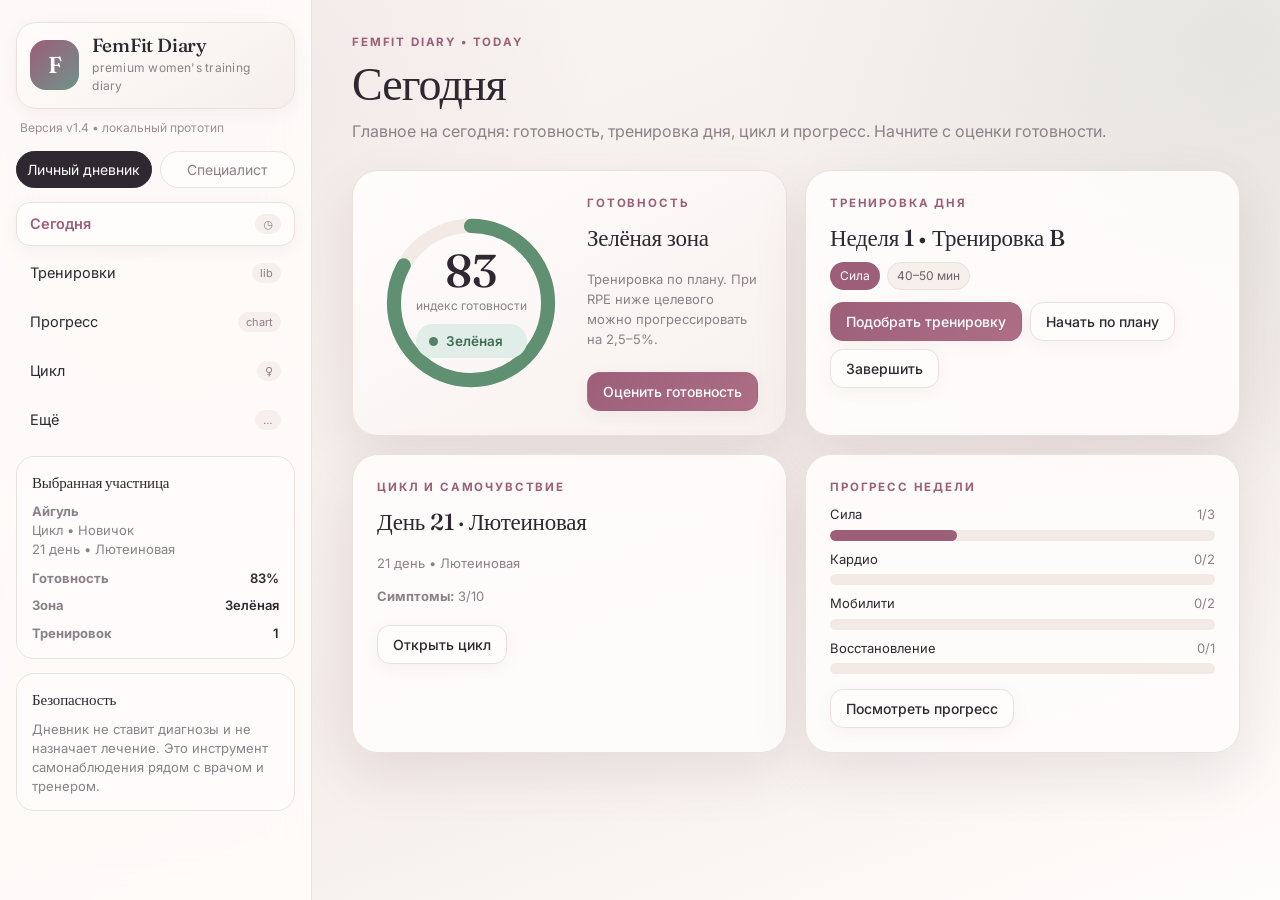
==== commit 4eca4db0: "Add files via upload" ====
--- a/app.html
+++ b/app.html
@@ -266,6 +266,13 @@
   .backbtn:hover{color:var(--ink);border-color:var(--plum2)}
   .backbtn:focus-visible{outline:2px solid var(--plum);outline-offset:2px}
   .modal-back{margin-bottom:14px}
+
+  .reclist{margin:8px 0 0;padding-left:18px}
+  .reclist li{margin:4px 0;font-size:14px}
+  .whybox{border:1px solid var(--line);border-radius:12px;padding:10px 14px;background:var(--panel);margin-top:4px}
+  .whybox summary{cursor:pointer;font-weight:600;color:var(--plum);list-style:none}
+  .whybox summary::-webkit-details-marker{display:none}
+  .choice-grid button.choice{font:inherit;width:100%;min-height:44px;cursor:pointer}
 </style>
 <!-- TODO: подключить аналитику (Plausible / GA / Метрика). Ключевые действия можно помечать data-event. -->
 </head>
@@ -566,7 +573,7 @@
 function renderToday(){const c=client(); const s=nextSession(c); const score=readinessScore(c); const z=readinessZone(score); const last=c.workouts[0]; const b=weekBalance(c); const ci=cycleInfo(todayISO(),c); const kind=s?(s.kind||'strength'):'strength'; const planDur=(s&&s.plan&&(s.plan.match(/(\d+(?:[–-]\d+)?)\s*мин/)||[])[1])||(kind==='strength'?'40–50':''); const planRpe=(s&&s.plan&&(s.plan.match(/RPE\s*([0-9–-]+)/)||[])[1])||''; $('today').innerHTML=top('today','Сегодня','Главное на сегодня: готовность, тренировка дня, цикл и прогресс. Начните с оценки готовности.')+`
 <div class="grid cols-2" style="align-items:stretch">
   <div class="card hero"><div class="ringwrap">${readinessRing(score,z)}<div style="flex:1;min-width:168px"><div class="kicker">Готовность</div><h2 style="margin:2px 0 6px">${z} зона</h2><p class="small">${readinessAdvice(c)}</p><button class="btn primary" style="margin-top:10px" onclick="show('readiness')" data-event="readiness_start">Оценить готовность</button></div></div></div>
-  <div class="card"><div class="kicker">Тренировка дня</div>${s?`<h2 style="margin:2px 0 6px">${esc(s.name.replace(/^Нед \d+ • /,''))}</h2><div class="tagline"><span class="tag" style="background:${kindColor(kind)};color:#fff;border-color:transparent">${kindLabel(kind)}</span>${planDur?`<span class="tag">${planDur} мин</span>`:''}${planRpe?`<span class="tag">RPE ${planRpe}</span>`:''}</div><div class="row-actions" style="justify-content:flex-start;margin-top:12px"><button class="btn primary" onclick="createWorkoutFromSession('${s.id}')" data-event="workout_start">Начать тренировку</button>${last?`<button class="btn" onclick="openSummary('${last.id}')" data-event="workout_finish">Завершить</button>`:''}</div>`:`<p class="muted">Программа ещё не выбрана.</p><button class="btn primary" style="margin-top:8px" onclick="show('programs')" data-event="program_select">Выбрать программу</button>`}</div>
+  <div class="card"><div class="kicker">Тренировка дня</div>${s?`<h2 style="margin:2px 0 6px">${esc(s.name.replace(/^Нед \d+ • /,''))}</h2><div class="tagline"><span class="tag" style="background:${kindColor(kind)};color:#fff;border-color:transparent">${kindLabel(kind)}</span>${planDur?`<span class="tag">${planDur} мин</span>`:''}${planRpe?`<span class="tag">RPE ${planRpe}</span>`:''}</div><div class="row-actions" style="justify-content:flex-start;margin-top:12px"><button class="btn primary" onclick="openTrainingPicker()" data-event="workout_start">Подобрать тренировку</button><button class="btn" onclick="createWorkoutFromSession('${s.id}')">Начать по плану</button>${last?`<button class="btn" onclick="openSummary('${last.id}')" data-event="workout_finish">Завершить</button>`:''}</div>`:`<p class="muted">Программа ещё не выбрана.</p><div class="row-actions" style="justify-content:flex-start;margin-top:8px"><button class="btn primary" onclick="openTrainingPicker()" data-event="workout_start">Подобрать тренировку</button><button class="btn" onclick="show('programs')" data-event="program_select">Выбрать программу</button></div>`}</div>
   <div class="card"><div class="kicker">Цикл и самочувствие</div>${c.mode==='cycle'?`<h2 style="margin:2px 0 6px">День ${typeof ci.day==='number'?ci.day:'—'} · ${esc(ci.phase)}</h2><p class="small muted">${esc(ci.note||'Фаза — контекст самочувствия, решение принимает готовность.')}</p>`:`<h2 style="margin:2px 0 6px">${modes[c.mode]}</h2><p class="small muted">Опора на сон, приливы, боль и восстановление.</p>`}<p class="small"><b>Симптомы:</b> ${Number(latestCheckin(c)?.femaleSymptoms||0)}/10</p><button class="btn" style="margin-top:6px" onclick="show('female')" data-event="cycle_open">Открыть цикл</button></div>
   <div class="card"><div class="kicker">Прогресс недели</div><div style="margin-top:6px">${balRow('Сила',b.strength,3,'var(--plum)')}${balRow('Кардио',b.cardio,2,'var(--sage)')}${balRow('Мобилити',b.mobility,2,'#6f89a7')}${balRow('Восстановление',b.recovery,1,'#7da498')}</div><button class="btn" style="margin-top:6px" onclick="show('progress')" data-event="progress_open">Посмотреть прогресс</button></div>
 </div>
@@ -812,6 +819,85 @@
  ${learnCard('!','Сигналы безопасности','Когда остановить тренировку и обратиться к специалисту.','/assets/img/safety.webp',`<button class="btn smallbtn" onclick="show('redflags')">Красные флаги</button>`)}
  </div><div class="card soft" style="margin-top:18px"><p class="small">Материалы носят образовательный характер и не заменяют консультацию врача, физиотерапевта, реабилитолога или очную оценку тренера. Без обещаний лечения, похудения или «идеального тела».</p></div>`;
 }
+
+/* ===== training picker wizard v2.0 ===== */
+window.pickStep=1; window.pickFeel=null; window.pickPainZone=null; window.pickType='auto'; window.pickTime=30; window.pickRec=null;
+const FEELS=[['good','Хорошо, готова тренироваться'],['medium','Средне, хочу умеренную нагрузку'],['tired','Устала, нужен мягкий вариант'],['pain','Есть боль или дискомфорт']];
+const PAINZONES=['колено','поясница','плечо','тазобедренный','голеностоп','другое'];
+const WANTS=[['auto','Подберите за меня'],['силовая','Силовая'],['кардио','Кардио'],['мобилити','Мобилити'],['стретчинг','Стретчинг'],['восстановление','Восстановление']];
+const TIMES=[15,30,45,60];
+
+window.openTrainingPicker=function(){window.pickStep=1;window.pickFeel=null;window.pickPainZone=null;window.pickType='auto';window.pickTime=30;window.pickRec=null;showModal(pickerHTML());};
+window.pickSet=function(field,val){window[field]=val; if(field==='pickFeel'&&val!=='pain')window.pickPainZone=null; showModal(pickerHTML());};
+window.pickNav=function(step){window.pickStep=step; showModal(pickerHTML());};
+window.pickToResult=function(){window.pickRec=buildRec(client()); window.pickStep=4; showModal(pickerHTML());};
+
+function optBtn(field,val,label,active){return `<button type="button" class="choice ${active?'active':''}" style="text-align:left" onclick="pickSet('${field}','${val}')"><h3 style="font-size:15px;margin:0">${label}</h3></button>`;}
+
+function pickerHTML(){
+ const step=window.pickStep;
+ if(step===4)return resultHTML();
+ let body='',navHTML='';
+ if(step===1){
+   body=`<h2>Как вы сегодня себя чувствуете?</h2><div class="choice-grid" style="margin-top:14px">${FEELS.map(([v,l])=>optBtn('pickFeel',v,l,window.pickFeel===v)).join('')}</div>`;
+   if(window.pickFeel==='pain'){ body+=`<div class="divider"></div><h3 style="font-size:16px">Где дискомфорт?</h3><div class="choice-grid" style="margin-top:10px">${PAINZONES.map(z=>`<button type="button" class="choice ${window.pickPainZone===z?'active':''}" style="text-align:left" onclick="pickSet('pickPainZone','${z}')"><h3 style="font-size:15px;margin:0">${z}</h3></button>`).join('')}</div><div class="card soft" style="margin-top:12px"><p class="small">При выраженной боли лучше выбрать восстановление и обратиться к специалисту. Дневник не ставит диагнозы.</p></div>`; }
+   navHTML=`<button class="btn" onclick="closeModal()">Отмена</button><button class="btn primary" ${window.pickFeel?'':'disabled'} onclick="pickNav(2)">Далее</button>`;
+ } else if(step===2){
+   body=`<h2>Что вы хотите сегодня?</h2><p class="muted small" style="margin-top:-2px">По умолчанию подберём за вас.</p><div class="choice-grid" style="margin-top:14px">${WANTS.map(([v,l])=>optBtn('pickType',v,l,window.pickType===v)).join('')}</div>`;
+   navHTML=`<button class="btn" onclick="pickNav(1)">Назад</button><button class="btn primary" onclick="pickNav(3)">Далее</button>`;
+ } else {
+   body=`<h2>Сколько времени есть?</h2><div class="choice-grid" style="margin-top:14px">${TIMES.map(t=>`<button type="button" class="choice ${window.pickTime===t?'active':''}" style="text-align:left" onclick="pickSet('pickTime',${t})"><h3 style="font-size:15px;margin:0">${t} минут</h3></button>`).join('')}</div>`;
+   navHTML=`<button class="btn" onclick="pickNav(2)">Назад</button><button class="btn primary" onclick="pickToResult()">Показать тренировку</button>`;
+ }
+ const dots=[1,2,3].map(n=>`<span style="width:${n===step?'24px':'8px'};height:8px;border-radius:999px;background:${n<=step?'var(--plum)':'var(--line)'};display:inline-block"></span>`).join(' ');
+ return `<h2 style="margin-bottom:4px">Подобрать тренировку</h2><div style="display:flex;gap:6px;align-items:center;margin-bottom:16px">${dots}<span class="muted small" style="margin-left:auto">Шаг ${step} из 3</span></div>${body}<div class="toolbar" style="justify-content:space-between;margin-top:18px">${navHTML}</div>`;
+}
+
+function recExercises(c,count){
+ const ses=nextSession(c);
+ let base;
+ if(ses&&(ses.kind||'strength')==='strength'&&ses.exercises&&ses.exercises.length){ base=ses.exercises.map(e=>({exerciseId:e.exerciseId,name:e.name,pattern:e.pattern})); }
+ else { base=SB.FB_A.ids.map(id=>{const ex=baseExercises.find(x=>x.id===id);return {exerciseId:id,name:ex?ex.name:id,pattern:ex?ex.pattern:''};}); }
+ return base.slice(0,count);
+}
+function effZone(c){const rank={'Зелёная':0,'Жёлтая':1,'Оранжевая':2,'Красная':3};const rz=readinessZone(readinessScore(c));const fz={good:'Зелёная',medium:'Жёлтая',tired:'Оранжевая',pain:'Оранжевая'}[window.pickFeel||'good'];return (rank[rz]>=rank[fz])?rz:fz;}
+function autoKind(c,zone){const b=weekBalance(c); if(zone==='Зелёная'||zone==='Жёлтая'){ if(b.strength<3)return 'strength'; if(b.cardio<2)return 'cardio'; if(b.mobility<2)return 'mobility'; return 'strength';} return 'mobility';}
+function wantKind(w){return {'силовая':'strength','кардио':'cardio','мобилити':'mobility','стретчинг':'stretch','восстановление':'recovery'}[w]||'strength';}
+function libByKind(kind){const map={cardio:'tl_tread2',mobility:'tl_mobhip',stretch:'tl_strhams',recovery:'tl_recday',balance:'tl_balance'};return trainingLibrary.find(x=>x.id===map[kind])||trainingLibrary.find(x=>x.kind===kind);}
+function buildRec(c){
+ const zone=effZone(c); const minutes=Number(window.pickTime||30); const count=minutes<=15?3:minutes<=30?4:5;
+ let kind; const want=window.pickType||'auto';
+ if(zone==='Красная')kind='recovery';
+ else if(zone==='Оранжевая')kind=(want==='кардио'?'cardio':'mobility');
+ else kind=(want==='auto'?autoKind(c,zone):wantKind(want));
+ const rec={kind,minutes,level:c.level||'Новичок',zone,reasons:[]};
+ if(kind==='strength'){ rec.title='Силовая Fullbody'; rec.rpe=(zone==='Жёлтая'?'6':'7'); rec.sets=(zone==='Жёлтая'?2:3); rec.exercises=recExercises(c,count); rec.track=['вес','повторы','RPE','боль']; }
+ else { const li=libByKind(kind)||{name:kindLabel(kind),rpe:'3',goal:''}; rec.title=li.name; rec.rpe=li.rpe||'3'; rec.goal=li.goal||''; rec.track=(kind==='cardio'?['минуты','RPE','самочувствие']:(kind==='recovery'?['минуты','самочувствие']:['минуты','зона','ощущение'])); }
+ const b=weekBalance(c);
+ rec.reasons.push('Готовность: '+String(zone).toLowerCase()+' зона');
+ if(b.strength<3&&kind==='strength')rec.reasons.push('На этой неделе не хватает силовой нагрузки');
+ if(b.cardio<2&&kind==='cardio')rec.reasons.push('На этой неделе мало кардио');
+ if(window.pickFeel==='pain')rec.reasons.push('Вы отметили дискомфорт'+(window.pickPainZone?' ('+window.pickPainZone+')':'')+' — нагрузка мягче');
+ if(zone==='Зелёная')rec.reasons.push('Признаков перегрузки не отмечено');
+ if(zone==='Красная')rec.reasons.push('Сегодня лучше восстановиться; при сигналах безопасности — к специалисту');
+ return rec;
+}
+
+function resultHTML(){const r=window.pickRec; if(!r)return '<p>Не удалось подобрать. Попробуйте ещё раз.</p><div class="toolbar"><button class="btn" onclick="pickNav(1)">Заново</button></div>';
+ const tags=`<span class="tag" style="background:${kindColor(r.kind)};color:#fff;border-color:transparent">${kindLabel(r.kind)}</span><span class="tag">${r.minutes} мин</span><span class="tag">${esc(r.level)}</span><span class="tag">RPE ${esc(r.rpe)}</span>`;
+ let plan = (r.kind==='strength') ? `<ul class="reclist">${r.exercises.map(e=>`<li>${esc(e.name)} — ${r.sets}×8–10</li>`).join('')}</ul>` : `<p class="small muted" style="margin-top:6px">${esc(r.goal||(kindLabel(r.kind)+' '+r.minutes+' минут в спокойном темпе.'))}</p>`;
+ const track=`<p class="small" style="margin-top:8px"><b>Что отслеживать:</b> ${r.track.join(', ')}</p>`;
+ const why=`<details class="whybox"><summary>Почему эта тренировка?</summary><ul class="reclist">${r.reasons.map(x=>`<li>${esc(x)}</li>`).join('')}</ul></details>`;
+ return `<h2 style="margin-bottom:4px">Ваша тренировка на сегодня</h2><div class="card soft" style="margin-top:10px"><h3 style="font-size:19px;margin:0 0 8px">${esc(r.title)} · ${r.minutes} минут</h3><div class="tagline">${tags}</div>${plan}${track}</div>
+ <div class="row-actions" style="justify-content:flex-start;margin-top:14px"><button class="btn primary" onclick="startRec()" data-event="workout_start">Начать тренировку</button><button class="btn" onclick="simplerRec()">Сделать проще</button></div>
+ <div class="row-actions" style="justify-content:flex-start;margin-top:8px"><button class="btn ghost smallbtn" onclick="swapRec('кардио')">Заменить на кардио</button><button class="btn ghost smallbtn" onclick="swapRec('восстановление')">Заменить на восстановление</button><button class="btn ghost smallbtn" onclick="pickNav(2)">Выбрать другой</button></div>
+ <div style="margin-top:12px">${why}</div>`;
+}
+function recToWorkout(c,r){ let exercises=[]; if(r.kind==='strength'){ exercises=r.exercises.map(e=>({exerciseId:e.exerciseId,name:e.name,pattern:e.pattern,target:r.sets+'×8–10',sets:Array.from({length:r.sets},(_,i)=>({id:uid(),set:i+1,reps:'',weight:'',rpe:'',rir:'',pain:'',comment:''}))})); } const plan=(r.kind!=='strength')?`${kindLabel(r.kind)} · ${r.minutes} мин · RPE ${r.rpe}. ${r.goal||''}`:''; return {id:uid(),date:todayISO(),title:r.title,kind:r.kind,mode:c.mode,cycle:cycleInfo(todayISO(),c),readiness:{score:readinessScore(c),zone:readinessZone(readinessScore(c))},summary:{status:'',feelAfter:'',painAfter:'',fatigueAfter:'',comment:''},notes:plan||('Подобрано мастером. Отслеживать: '+r.track.join(', ')),exercises};}
+window.startRec=function(){const c=client(); const r=window.pickRec; if(!r)return; const w=recToWorkout(c,r); c.workouts.unshift(w); save(); closeModal(); if(w.exercises.length){show('log'); editWorkout(w.id);} else {show('log'); toast('Тренировка добавлена — запишите итог после выполнения');}};
+window.simplerRec=function(){const r=window.pickRec; if(!r)return; if(r.kind==='strength'){ r.exercises=r.exercises.slice(0,3); r.sets=Math.max(2,(r.sets||3)-1); r.rpe='6'; if(!/^Мягкая/.test(r.title))r.title='Мягкая '+r.title; r.reasons.push('Упрощено: меньше упражнений и подходов, ниже RPE'); } else { r.minutes=Math.max(10,(r.minutes||20)-5); r.reasons.push('Упрощено: короче по времени'); } showModal(resultHTML());};
+window.swapRec=function(want){const c=client(); window.pickType=want; window.pickRec=buildRec(c); showModal(resultHTML());};
+
 function renderSection(id){const map={onboarding:renderOnboarding,dashboard:renderDashboard,profile:renderProfile,female:renderFemale,readiness:renderReadiness,programs:renderPrograms,today:renderToday,log:renderLog,sets:renderSets,progress:renderProgress,library:renderLibrary,pro:renderPro,report:renderReport,redflags:renderRedflags,data:renderData,more:renderMore,learn:renderLearn}; if(map[id])map[id](); updateSide();}
 function renderAll(){const active=document.querySelector('.section.active')?.id||state.currentSection; if(active)renderSection(active); updateSide();}
 initNav(); updateSide(); show(state.currentSection || (client().onboardingDone?'today':'onboarding'));
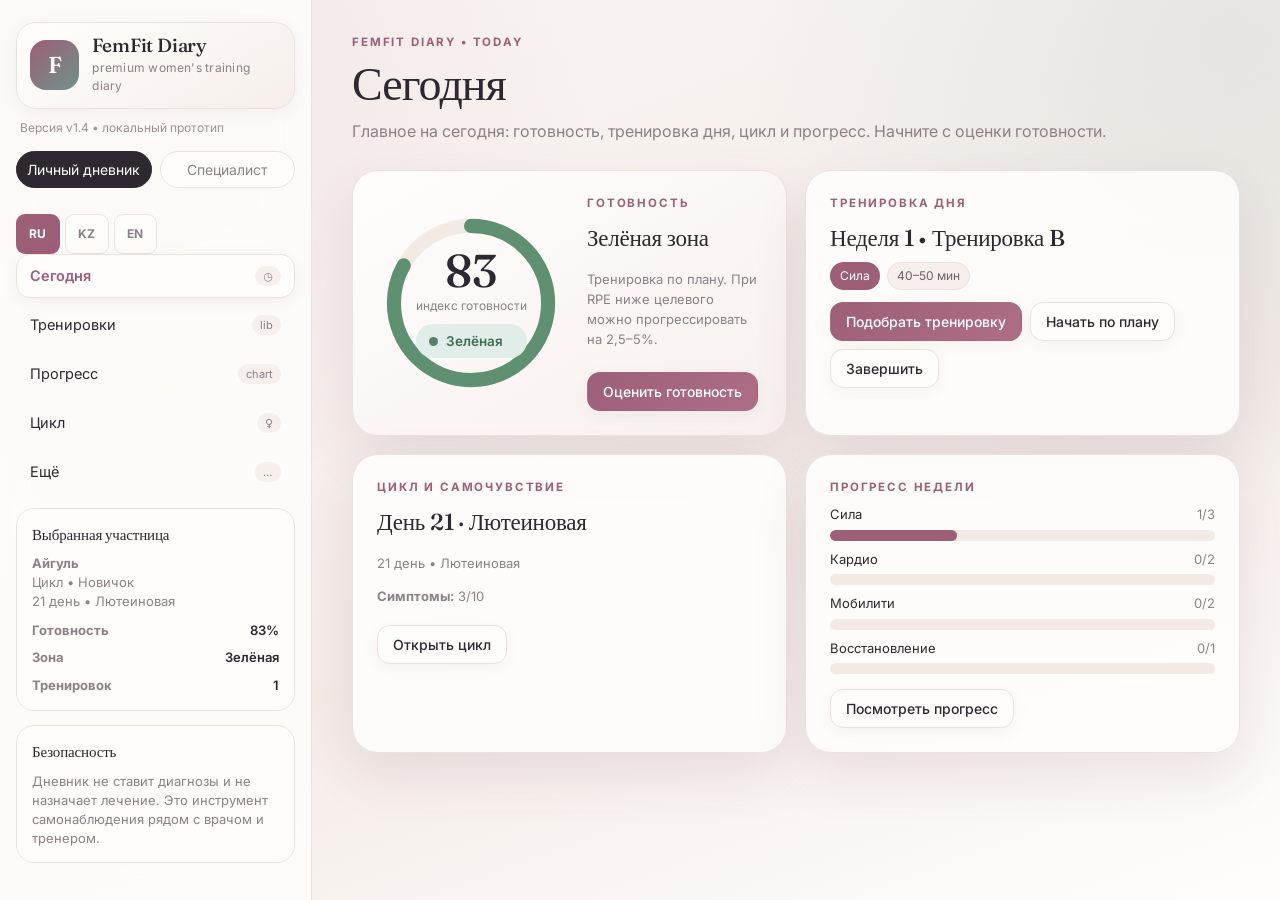
==== commit 0a980db9: "Add files via upload" ====
--- a/app.html
+++ b/app.html
@@ -3,6 +3,14 @@
 <head>
   <meta charset="UTF-8" />
   <meta name="viewport" content="width=device-width, initial-scale=1.0" />
+<link rel="manifest" href="manifest.json" />
+<meta name="theme-color" content="#9d5e78" />
+<meta name="mobile-web-app-capable" content="yes" />
+<meta name="apple-mobile-web-app-capable" content="yes" />
+<meta name="apple-mobile-web-app-status-bar-style" content="default" />
+<meta name="apple-mobile-web-app-title" content="FemFit" />
+<link rel="apple-touch-icon" href="assets/img/apple-touch-icon-180.png" />
+<link rel="icon" type="image/png" sizes="192x192" href="assets/img/icon-192.png" />
   <title>FemFit Diary — v1.4</title>
   <link rel="preconnect" href="https://fonts.googleapis.com">
   <link rel="preconnect" href="https://fonts.gstatic.com" crossorigin>
@@ -273,6 +281,14 @@
   .whybox summary{cursor:pointer;font-weight:600;color:var(--plum);list-style:none}
   .whybox summary::-webkit-details-marker{display:none}
   .choice-grid button.choice{font:inherit;width:100%;min-height:44px;cursor:pointer}
+
+  .lang-switch{display:inline-flex;gap:5px;flex-wrap:wrap}
+  .role-switch + .lang-switch{margin-top:12px}
+  .lang-switch button{min-height:40px;padding:6px 12px;border-radius:9px;border:1px solid var(--line);background:var(--panel);color:var(--muted);font-weight:700;font-size:12px;letter-spacing:.04em;cursor:pointer;transition:.15s}
+  .lang-switch button.active{background:var(--plum);color:#fff;border-color:transparent}
+  .lang-switch button:focus-visible{outline:2px solid var(--plum);outline-offset:2px}
+  .mobilebar .lang-switch{margin-left:8px}
+  .mobilebar .lang-switch button{min-height:34px;padding:4px 9px;font-size:11px}
 </style>
 <!-- TODO: подключить аналитику (Plausible / GA / Метрика). Ключевые действия можно помечать data-event. -->
 </head>
@@ -282,13 +298,14 @@
     <div class="brand"><div class="brand-mark">F</div><div><h1>FemFit Diary</h1><p>premium women&#39;s training diary</p></div></div>
     <p class="version">Версия v1.4 • локальный прототип</p>
     <div class="role-switch"><button id="roleClient" onclick="setRole('client')">Личный дневник</button><button id="rolePro" onclick="setRole('pro')" data-event="specialist_open">Специалист</button></div>
+    <div class="lang-switch" id="langSwitch" role="group" aria-label="Язык интерфейса"></div>
     <nav class="nav" id="nav"></nav>
     <div class="side-card"><h3>Выбранная участница</h3><p id="sideClient">—</p><div class="mini-status" id="sideMetrics"></div></div>
     <div class="side-card"><h3>Безопасность</h3><p>Дневник не ставит диагнозы и не назначает лечение. Это инструмент самонаблюдения рядом с врачом и тренером.</p></div>
   </aside>
   <div class="scrim" id="scrim" onclick="closeDrawer()"></div>
   <main class="content">
-    <header class="mobilebar"><button class="menu" onclick="toggleDrawer()" aria-label="Меню"><span></span></button><div class="mb-title">FemFit Diary</div><div class="mb-role" id="mbRole">Личный дневник</div></header>
+    <header class="mobilebar"><button class="menu" onclick="toggleDrawer()" aria-label="Меню"><span></span></button><div class="mb-title">FemFit Diary</div><div class="mb-role" id="mbRole">Личный дневник</div><div class="lang-switch" id="langSwitchMb" role="group" aria-label="Язык интерфейса"></div></header>
     <section id="onboarding" class="section"></section>
     <section id="dashboard" class="section"></section>
     <section id="profile" class="section"></section>
@@ -306,6 +323,7 @@
     <section id="data" class="section"></section>
     <section id="more" class="section"></section>
     <section id="learn" class="section"></section>
+    <section id="plan" class="section"></section>
   </main>
 </div>
 <nav class="tabbar" id="tabbar"></nav>
@@ -314,6 +332,55 @@
 <script>
 (function(){
 const STORAGE_KEY='femfit_diary_360_v13';
+/* =====================================================================
+   DATA LAYER (StorageService + модели данных + роли) — port-ready
+   Единый слой доступа к данным. Сейчас работает через localStorage,
+   готов к замене на API без изменения вызывающего кода.
+   TODO: заменить StorageService на API-синхронизацию после подключения backend.
+   TODO: добавить авторизацию и защищённые аккаунты после подключения backend.
+   TODO: перед облачной версией провести юридическую и privacy-проверку модели хранения данных.
+   TODO: при переходе на React Native / Flutter переиспользовать модели данных,
+         тексты, алгоритмы подбора тренировки и расчёта прогресса.
+   ===================================================================== */
+const ROLES={PARTICIPANT:'participant',SPECIALIST:'specialist',CLINIC_ADMIN:'clinic_admin'}; /* clinic_admin — будущая роль */
+const StorageService={
+  /* --- сырой слой: единственное место, где приложение трогает localStorage --- */
+  _read(){ try{const raw=localStorage.getItem(STORAGE_KEY); return raw?JSON.parse(raw):null;}catch(e){return null;} },
+  _load(){ const raw=this._read(); return raw?merge(defaultState(),raw):defaultState(); },
+  _save(st){ try{localStorage.setItem(STORAGE_KEY,JSON.stringify(st));}catch(e){} },
+  _clear(){ try{localStorage.removeItem(STORAGE_KEY);}catch(e){} },
+  setLangPref(l){ try{localStorage.setItem('femfit_lang',l);}catch(e){} },
+  getLangPref(){ try{return localStorage.getItem('femfit_lang');}catch(e){return null;} },
+  /* --- доменный API (работает с активной участницей) --- */
+  getUserProfile(){ const c=client()||{}; return createUserProfile({id:c.id,name:c.name,language:(state.language||'ru'),ageRange:c.ageRange,cycleMode:c.mode,trainingLevel:c.level,trainingGoal:c.goal,equipment:c.equipment,limitations:c.limitations,selectedPlanId:c.activeProgramId}); },
+  saveUserProfile(p){ const c=client(); if(!c||!p)return; if(p.name!=null)c.name=p.name; if(p.cycleMode)c.mode=p.cycleMode; if(p.trainingLevel)c.level=p.trainingLevel; if(p.equipment)c.equipment=p.equipment; if(p.limitations!=null)c.limitations=p.limitations; if(p.selectedPlanId!==undefined)c.activeProgramId=p.selectedPlanId; save(); },
+  getReadinessHistory(){ return (client()||{}).checkins||[]; },
+  saveReadiness(entry){ const c=client(); if(!c)return; (c.checkins=c.checkins||[]).unshift(entry); save(); },
+  getWorkoutHistory(){ return (client()||{}).workouts||[]; },
+  saveWorkoutSession(session){ const c=client(); if(!c)return; (c.workouts=c.workouts||[]).unshift(session); save(); },
+  getCycleHistory(){ return (client()||{}).cycleEntries||[]; },
+  saveCycleEntry(entry){ const c=client(); if(!c)return; (c.cycleEntries=c.cycleEntries||[]).unshift(entry); save(); },
+  getSelectedPlan(){ return (typeof activeProgram==='function')?activeProgram(client()):null; },
+  saveSelectedPlan(planId){ const c=client(); if(!c)return; c.activeProgramId=planId; save(); },
+  exportData(){ return window.exportData(); },
+  importData(ev){ return window.importData(ev); }
+};
+/* currentUser / роли — заготовка под аккаунты (НЕ «Клиентка») */
+function currentUser(){ const c=client()||{}; return {id:c.id||null, role:(state.role==='pro'?ROLES.SPECIALIST:ROLES.PARTICIPANT), name:c.name||'', language:(state.language||'ru'), trainingMode:c.mode||'cycle', cycleMode:c.mode||'cycle', selectedPlanId:c.activeProgramId||null, createdAt:c.createdAt||null}; }
+function getParticipants(){ return (state.clients||[]).map(c=>({ id:c.id, name:c.name, ageRange:c.ageRange||'', cycleMode:c.mode, selectedPlan:((c.programs||[]).find(p=>p.id===c.activeProgramId)||{}).name||null, lastReadiness:(typeof readinessScore==='function'?readinessScore(c):null), lastWorkout:((c.workouts||[])[0]||{}).date||null, weeklyProgress:(typeof calculateWeeklyProgress==='function'?calculateWeeklyProgress(c).planCompletion:null), safetySignals:((((typeof latestCheckin==='function')?latestCheckin(c):null)||{}).pain>=6) })); }
+/* ---- модели данных (фабрики: одна форма для текущего кода и будущего backend/RN/Flutter) ---- */
+function createUserProfile(o={}){return {id:o.id||(typeof uid==='function'?uid():String(Date.now())),name:o.name||'',language:o.language||'ru',ageRange:o.ageRange||'',cycleMode:o.cycleMode||'cycle',trainingLevel:o.trainingLevel||'start',trainingGoal:o.trainingGoal||'',equipment:o.equipment||[],limitations:o.limitations||'',selectedPlanId:o.selectedPlanId||null};}
+function createReadinessEntry(o={}){return {id:o.id||uid(),date:o.date||todayISO(),sleep:o.sleep??null,energy:o.energy??null,stress:o.stress??null,soreness:o.soreness??null,pain:o.pain??null,mood:o.mood??null,readinessScore:o.readinessScore??null,readinessZone:o.readinessZone||'',notes:o.notes||''};}
+function createCycleEntry(o={}){return {id:o.id||uid(),date:o.date||todayISO(),cycleDay:o.cycleDay??null,phase:o.phase||'',symptoms:o.symptoms||[],bleeding:o.bleeding||'',discomfort:o.discomfort||'',notes:o.notes||'',menopauseStatus:o.menopauseStatus||''};}
+function createTrainingPlan(o={}){return {id:o.id||uid(),title:o.title||'',durationWeeks:o.durationWeeks||12,level:o.level||'start',cycleMode:o.cycleMode||'cycle',weeklyStructure:o.weeklyStructure||[],workouts:o.workouts||[],progressionRules:o.progressionRules||'',deloadWeeks:o.deloadWeeks||[4,8]};}
+function createWorkoutTemplate(o={}){return {id:o.id||uid(),title:o.title||'',type:o.type||'strength',duration:o.duration||30,level:o.level||'start',equipment:o.equipment||[],targetRPE:o.targetRPE||'',exercises:o.exercises||[],safetyNotes:o.safetyNotes||''};}
+function createWorkoutSession(o={}){return {id:o.id||uid(),date:o.date||todayISO(),templateId:o.templateId||null,status:o.status||'',duration:o.duration||null,averageRPE:o.averageRPE??null,painBefore:o.painBefore??null,painAfter:o.painAfter??null,strengthSets:o.strengthSets||[],cardioData:o.cardioData||null,mobilityData:o.mobilityData||null,notes:o.notes||''};}
+function createExercise(o={}){return {id:o.id||uid(),title:o.title||'',category:o.category||'',movementPattern:o.movementPattern||'',level:o.level||'',equipment:o.equipment||[],shortCue:o.shortCue||'',fullMethodology:o.fullMethodology||'',commonMistakes:o.commonMistakes||[],regressions:o.regressions||[],progressions:o.progressions||[],limitations:o.limitations||'',imageUrl:o.imageUrl||'',videoUrl:o.videoUrl||''};}
+function createProgressSummary(o={}){return {weekNumber:o.weekNumber||1,planCompletion:o.planCompletion||0,strengthCompleted:o.strengthCompleted||0,cardioCompleted:o.cardioCompleted||0,mobilityCompleted:o.mobilityCompleted||0,recoveryCompleted:o.recoveryCompleted||0,averageReadiness:o.averageReadiness||0,averageRPE:o.averageRPE||0,averagePain:o.averagePain||0,recommendation:o.recommendation||''};}
+/* Публичный API слоя данных (для будущих модулей / переноса). */
+window.StorageService=StorageService; window.ROLES=ROLES; window.currentUser=currentUser; window.getParticipants=getParticipants;
+window.createUserProfile=createUserProfile; window.createReadinessEntry=createReadinessEntry; window.createCycleEntry=createCycleEntry; window.createTrainingPlan=createTrainingPlan; window.createWorkoutTemplate=createWorkoutTemplate; window.createWorkoutSession=createWorkoutSession; window.createExercise=createExercise; window.createProgressSummary=createProgressSummary;
+
 const $=id=>document.getElementById(id);
 const todayISO=()=>new Date().toISOString().slice(0,10);
 const uid=()=>Math.random().toString(36).slice(2,10)+Date.now().toString(36).slice(-4);
@@ -364,14 +431,14 @@
   {id:uid(),name:'Елена',age:58,mode:'post',level:'Новичок',goal:'сила, баланс, костная плотность',equipment:'тренажёры, резинки',height:162,weight:69,lastPeriod:'',cycleLength:28,menstruationLength:5,injuries:'остеоартроз колена 1–2 ст.',notes:'Демо-участница в постменопаузе.',onboardingDone:true,programs:[],activeProgramId:null,completedSessionIds:[],workouts:[],checkins:[],customExercises:[],selectedExerciseId:''}
  ];
 }
-function defaultState(){return {role:'client',currentSection:'',activeClientId:null,clients:seedClients(),pro:{selectedClientId:null,reportText:''}}}
+function defaultState(){return {role:'client',language:'ru',currentSection:'',activeClientId:null,clients:seedClients(),pro:{selectedClientId:null,reportText:''}}}
 let state=load();
 if(!state.activeClientId) state.activeClientId=state.clients[0]?.id;
 if(!state.pro.selectedClientId) state.pro.selectedClientId=state.activeClientId;
 ensureDemoData();
-function load(){try{const raw=localStorage.getItem(STORAGE_KEY);if(raw)return merge(defaultState(),JSON.parse(raw));}catch(e){}return defaultState();}
+function load(){return StorageService._load();}
 function merge(a,b){ if(Array.isArray(a))return Array.isArray(b)?b:a; if(a&&typeof a==='object'){const o={...a}; if(b&&typeof b==='object')Object.keys(b).forEach(k=>o[k]=merge(a[k],b[k])); return o;} return b===undefined?a:b; }
-function save(){localStorage.setItem(STORAGE_KEY,JSON.stringify(state));}
+function save(){StorageService._save(state);}
 function client(){return state.clients.find(c=>c.id===state.activeClientId)||state.clients[0];}
 function selectedClient(){return state.clients.find(c=>c.id===state.pro.selectedClientId)||client();}
 function setActiveClient(id){state.activeClientId=id; state.pro.selectedClientId=id; save(); renderAll();}
@@ -386,7 +453,24 @@
 window.show=show;
 function setRole(role){state.role=role; if(role==='pro' && !['pro','report'].includes(state.currentSection)) state.currentSection='pro'; if(role==='client' && ['pro','report'].includes(state.currentSection)) state.currentSection='dashboard'; save(); initNav(); show(state.currentSection);}
 window.setRole=setRole;
-function initNav(){const nav=$('nav'); const items=state.role==='pro'?proNav:clientNav; nav.innerHTML=items.map(([id,label,b])=>`<button data-id="${id}" onclick="show('${id}')"><span>${label}</span><span class="badge">${b}</span></button>`).join(''); $('roleClient').classList.toggle('active',state.role==='client'); $('rolePro').classList.toggle('active',state.role==='pro'); const mb=$('mbRole'); if(mb)mb.textContent=state.role==='pro'?'Специалист':'Личный дневник'; buildTabbar();}
+
+/* ===== i18n scaffold v2.2 (RU / KZ / EN) =====
+   TODO: провести профессиональную редактуру казахской и английской версии интерфейса.
+   TODO: расширить покрытие строк интерфейса (под-шаг 2): заголовки экранов, кнопки, подсказки. */
+const translations={
+  ru:{nav_today:'Сегодня',nav_workouts:'Тренировки',nav_progress:'Прогресс',nav_cycle:'Цикл',nav_more:'Ещё',nav_participants:'Мои участницы',nav_report:'Отчёт',nav_dashboard:'Дашборд участницы',role_participant:'Личный дневник',role_specialist:'Специалист',lang_label:'Язык'},
+  kk:{nav_today:'Бүгін',nav_workouts:'Жаттығулар',nav_progress:'Прогресс',nav_cycle:'Цикл',nav_more:'Тағы',nav_participants:'Қатысушыларым',nav_report:'Есеп',nav_dashboard:'Қатысушы панелі',role_participant:'Жеке күнделік',role_specialist:'Маман',lang_label:'Тіл'},
+  en:{nav_today:'Today',nav_workouts:'Workouts',nav_progress:'Progress',nav_cycle:'Cycle',nav_more:'More',nav_participants:'My participants',nav_report:'Report',nav_dashboard:'Participant dashboard',role_participant:'Personal diary',role_specialist:'Specialist',lang_label:'Language'}
+};
+function lang(){ return (typeof state!=='undefined' && state && state.language) || 'ru'; }
+function t(key){ const L=translations[lang()]||translations.ru; return (L&&L[key])||translations.ru[key]||key; }
+const NAVKEY={today:'nav_today',library:'nav_workouts',progress:'nav_progress',female:'nav_cycle',more:'nav_more',pro:'nav_participants',report:'nav_report',dashboard:'nav_dashboard'};
+function navLabel(id,fallback){ return NAVKEY[id]?t(NAVKEY[id]):fallback; }
+window.setLang=function(l){ if(!translations[l])return; state.language=l; StorageService.setLangPref(l); save(); initNav(); renderAll(); show(state.currentSection||'more', true); };
+function renderLangSwitch(){ const html=['ru','kk','en'].map(l=>`<button type="button" class="${lang()===l?'active':''}" onclick="setLang('${l}')" data-event="language_change" aria-label="${l==='kk'?'Қазақша':l==='en'?'English':'Русский'}">${l==='kk'?'KZ':l.toUpperCase()}</button>`).join(''); const a=document.getElementById('langSwitch'); if(a)a.innerHTML=html; const b=document.getElementById('langSwitchMb'); if(b)b.innerHTML=html; }
+window.t=t; window.lang=lang; window.translations=translations; window.renderLangSwitch=renderLangSwitch;
+
+function initNav(){const nav=$('nav'); const items=state.role==='pro'?proNav:clientNav; nav.innerHTML=items.map(([id,label,b])=>`<button data-id="${id}" onclick="show('${id}')"><span>${navLabel(id,label)}</span><span class="badge">${b}</span></button>`).join(''); $('roleClient').classList.toggle('active',state.role==='client'); $('rolePro').classList.toggle('active',state.role==='pro'); const rc=$('roleClient'); if(rc)rc.textContent=t('role_participant'); const rp=$('rolePro'); if(rp)rp.textContent=t('role_specialist'); const mb=$('mbRole'); if(mb)mb.textContent=state.role==='pro'?t('role_specialist'):t('role_participant'); renderLangSwitch(); buildTabbar();}
 function updateSide(){const c=client(); const ci=cycleInfo(todayISO(),c); const score=readinessScore(c); const z=readinessZone(score); $('sideClient').innerHTML=`<b>${esc(c.name)}</b><br>${modes[c.mode]} • ${esc(c.level)}<br><span class="small muted">${c.mode==='cycle'?ci.note:'Симптомы и восстановление'}</span>`; $('sideMetrics').innerHTML=`<span><b>Готовность</b><em>${score}%</em></span><span><b>Зона</b><em>${z}</em></span><span><b>Тренировок</b><em>${c.workouts.length}</em></span>`;}
 function parseDate(v){ if(!v)return null; const s=String(v).trim(); if(/^\d{4}-\d{2}-\d{2}$/.test(s))return new Date(s+'T00:00:00'); const m=s.match(/^(\d{1,2})\.(\d{1,2})\.(\d{4})$/); if(m)return new Date(`${m[3]}-${m[2].padStart(2,'0')}-${m[1].padStart(2,'0')}T00:00:00`); const d=new Date(s); return isNaN(d)?null:d;}
 function dayDiff(a,b){return Math.floor((parseDate(a)-parseDate(b))/(1000*60*60*24));}
@@ -604,7 +688,76 @@
 window.addSet=function(wid,eid){const w=client().workouts.find(x=>x.id===wid); const e=w?.exercises.find(x=>x.id===eid); if(!e)return; e.sets.push({id:uid(),set:e.sets.length+1,reps:'',weight:'',rpe:'',rir:'',pain:'',comment:''}); save(); $('workoutEditorBody').innerHTML=workoutEditorBody(w);};
 window.updateSet=function(wid,eid,sid,k,v){const w=client().workouts.find(x=>x.id===wid); const e=w?.exercises.find(x=>x.id===eid); const s=e?.sets.find(x=>x.id===sid); if(!s)return; s[k]=v; save();};
 function renderSets(){const c=client(); const rows=c.workouts.flatMap(w=>(w.exercises||[]).flatMap(e=>(e.sets||[]).map(s=>({w,e,s})))); $('sets').innerHTML=top('sets','Журнал подходов','Сводная таблица фактических подходов: повторы, вес, RPE/RIR, боль, тоннаж и e1RM.')+(rows.length?`<div class="table-wrap"><table><thead><tr><th>Дата</th><th>Тренировка</th><th>Упражнение</th><th>Паттерн</th><th>Повт.</th><th>Вес</th><th>RPE</th><th>RIR</th><th>Боль</th><th>Тоннаж</th><th>e1RM</th></tr></thead><tbody>${rows.map(r=>`<tr><td class="nowrap">${esc(r.w.date)}</td><td>${esc(r.w.title)}</td><td>${esc(r.e.name)}</td><td>${esc(r.e.pattern)}</td><td class="num">${esc(r.s.reps)}</td><td class="num">${esc(r.s.weight)}</td><td class="num">${esc(r.s.rpe)}</td><td class="num">${esc(r.s.rir)}</td><td class="num">${esc(r.s.pain)}</td><td class="num">${fmt(Number(r.s.reps||0)*Number(r.s.weight||0),0)}</td><td class="num">${fmt(e1rm(r.s.weight,r.s.reps),1)}</td></tr>`).join('')}</tbody></table></div>`:'<div class="empty">Нет подходов.</div>');}
-function renderProgress(){const c=client(); const names=[...new Set(c.workouts.flatMap(w=>(w.exercises||[]).map(e=>e.name)))]; const selected=c.selectedExerciseId||names[0]||''; const data=c.workouts.slice().sort((a,b)=>String(a.date).localeCompare(String(b.date))).map(w=>{let best=0;(w.exercises||[]).filter(e=>e.name===selected).forEach(e=>(e.sets||[]).forEach(s=>best=Math.max(best,e1rm(s.weight,s.reps))));return {label:w.date.slice(5),value:best};}).filter(x=>x.value>0); $('progress').innerHTML=top('progress','Прогресс','Динамика e1RM по выбранному упражнению, общий объём и RPE.')+`<div class="card"><div class="field" style="max-width:420px"><label>Упражнение</label><select onchange="client().selectedExerciseId=this.value; save(); renderProgress()">${names.map(x=>`<option ${selected===x?'selected':''}>${esc(x)}</option>`).join('')}</select></div><div class="divider"></div>${selected?lineChart(data):'<div class="empty">Нет данных.</div>'}</div><div class="grid cols-3" style="margin-top:18px">${stat('Тренировок',c.workouts.length)}${stat('Средний RPE',fmt(avgRPE(c),1))}${stat('Тоннаж',fmt(c.workouts.reduce((s,w)=>s+tonnage(w),0),0)+' кг')}</div>`;}
+
+/* ===== progress & plan modules v2.1 (pure, port-ready) ===== */
+/* TODO: при переходе на backend/RN — переиспользовать calculateWeeklyProgress() и weeklyTargets() без изменений (чистые функции, без DOM). */
+function scoreCheckin(ch){ if(!ch)return 76; const sleep=Number(ch.sleep||3),energy=Number(ch.energy||3),mood=Number(ch.mood||3),motivation=Number(ch.motivation||3),stress=Number(ch.stress||3),soreness=Number(ch.soreness||2),pain=Number(ch.pain||0),fem=Number(ch.femaleSymptoms||0); const positive=((sleep+energy+mood+motivation)/20)*55; const recovery=((6-stress)+(6-soreness))/10*25; const symptomPenalty=Math.min(25,pain*2.2+fem*1.4); return Math.max(0,Math.min(100,Math.round(positive+recovery+25-symptomPenalty))); }
+function weeklyTargets(c){ const p=activeProgram(c); let t={strength:3,cardio:2,mobility:1,recovery:1}; if(p&&p.catalogId){const e=PROGRAM_CATALOG.find(x=>x.id===p.catalogId); if(e){t={strength:0,cardio:0,mobility:0,recovery:0}; e.week.forEach(d=>{const k=dayKind(d.t); if(k==='strength')t.strength++; else if(k==='cardio')t.cardio++; else if(k==='mobility'||k==='stretch')t.mobility++; else t.recovery++;});}} return t; }
+function programWeek(c){ const p=activeProgram(c); if(!p||!p.startDate)return 1; const ms=Date.now()-new Date(p.startDate).getTime(); return Math.min(12,Math.max(1,Math.floor(ms/(7*86400000))+1)); }
+function weekWorkouts(c){ const now=Date.now(); return (c.workouts||[]).filter(w=>{const d=new Date(w.date).getTime(); return !isNaN(d)&&now-d<=7*86400000&&d-now<=86400000;}); }
+function weeklyRPE(c){ const vals=[]; weekWorkouts(c).forEach(w=>{ (w.exercises||[]).forEach(e=>(e.sets||[]).forEach(x=>{if(x.rpe)vals.push(Number(x.rpe));})); if(w.cardio&&w.cardio.rpe)vals.push(Number(w.cardio.rpe)); }); return vals.length?vals.reduce((a,b)=>a+b,0)/vals.length:0; }
+function weeklyPain(c){ const now=Date.now(); const ch=(c.checkins||[]).filter(x=>{const d=new Date(x.date).getTime();return !isNaN(d)&&now-d<=7*86400000;}); if(!ch.length){const l=latestCheckin(c);return l?Number(l.pain||0):0;} return ch.reduce((a,x)=>a+Number(x.pain||0),0)/ch.length; }
+function weeklyReadiness(c){ const now=Date.now(); const ch=(c.checkins||[]).filter(x=>{const d=new Date(x.date).getTime();return !isNaN(d)&&now-d<=7*86400000;}); if(!ch.length)return readinessScore(c); return Math.round(ch.reduce((a,x)=>a+scoreCheckin(x),0)/ch.length); }
+function tonnageTrend(c){ const now=Date.now(); let tw=0,pw=0; (c.workouts||[]).forEach(w=>{const d=new Date(w.date).getTime(); if(isNaN(d))return; const age=now-d; const t=tonnage(w); if(age<=7*86400000)tw+=t; else if(age<=14*86400000)pw+=t;}); return {tw,pw}; }
+function calculateWeeklyProgress(c){
+  const t=weeklyTargets(c); const b=weekBalance(c);
+  const plannedTotal=t.strength+t.cardio+t.mobility+t.recovery;
+  const doneTotal=b.strength+b.cardio+b.mobility+b.recovery;
+  const planCompletion=plannedTotal?Math.round(Math.min(100, doneTotal/plannedTotal*100)):0;
+  const avgReadiness=weeklyReadiness(c), avgRPE=weeklyRPE(c), avgPain=weeklyPain(c);
+  let status='Идёте по плану';
+  if(b.strength<t.strength && b.cardio>=t.cardio) status='Не хватает силовых';
+  else if(b.cardio<t.cardio && b.strength>=t.strength) status='Не хватает кардио';
+  if(avgRPE>=8.5 || (b.hiit||0)>=2) status='Слишком много интенсивности';
+  if(avgPain>=4 || avgReadiness<45) status='Нужна мягкая неделя';
+  else if(avgReadiness<60 && b.recovery<t.recovery) status='Нужно больше восстановления';
+  if(planCompletion>=90 && avgPain<4 && avgReadiness>=45) status='Идёте по плану';
+  const tr=tonnageTrend(c);
+  const ans={
+    plan: planCompletion>=90?`Да, план недели почти выполнен (${planCompletion}%).`:`Выполнено ${planCompletion}% плана недели. Осталось: ${Math.max(0,t.strength-b.strength)} силовых и ${Math.max(0,t.cardio-b.cardio)} кардио.`,
+    stronger: (tr.tw>tr.pw&&tr.pw>0)?'Силовой объём растёт по сравнению с прошлой неделей.':(tr.tw>0?'Силовой объём держится на уровне — это нормально.':'Силовых данных пока мало для вывода.'),
+    recovery: (avgPain<3&&avgReadiness>=60)?'Восстановление в норме: готовность держится, боль низкая.':'Стоит добавить восстановления — готовность или боль на грани.',
+    next:''
+  };
+  let recommendation;
+  if(status==='Нужна мягкая неделя')recommendation='Сделайте мягкую неделю: мобилити, Zone 2 и сон. Прогрессию пока не форсируйте.';
+  else if(status==='Слишком много интенсивности')recommendation='Снизьте интенсивность: меньше HIIT, добавьте Zone 2 и восстановление.';
+  else if(status==='Не хватает силовых')recommendation='Добавьте силовую тренировку через «Подобрать тренировку».';
+  else if(status==='Не хватает кардио')recommendation='Добавьте кардио Zone 2 на 20–30 минут.';
+  else if(status==='Нужно больше восстановления')recommendation='Добавьте восстановительный день или мягкую мобилити.';
+  else recommendation=`Двигайтесь по плану. Осталось выполнить ${Math.max(0,t.strength-b.strength)} силовых и ${Math.max(0,t.cardio-b.cardio)} кардио.`;
+  ans.next=recommendation;
+  return {planCompletion,strength:b.strength,cardio:b.cardio,mobility:b.mobility,recovery:b.recovery,targets:t,avgReadiness,avgRPE,avgPain,status,recommendation,answers:ans};
+}
+function statusColor(st){ if(st==='Идёте по плану')return '#7da498'; if(/интенсивност|перегруз/.test(st))return '#c98a3a'; if(/мягк/.test(st))return '#c2607a'; return '#6f89a7'; }
+function statusPill(st){return `<span class="tag" style="background:${statusColor(st)};color:#fff;border-color:transparent">${esc(st)}</span>`;}
+function qCard(q,a){return `<div class="card"><div class="kicker">${esc(q)}</div><p class="small" style="margin-top:6px">${esc(a)}</p></div>`;}
+function workoutOutcome(w){ const m=editorMode(w.kind||'strength'); const s=w.summary||{};
+  if(m==='cardio'){const cd=w.cardio||{}; const rec=(Number(cd.rpe||0)<=6?'Можно сохранить длительность или +5 минут при хорошей готовности.':'Держите спокойный темп, длительность пока не увеличивайте.'); return `<h3 style="font-size:15px;margin:0 0 4px">Итог: кардио</h3><p class="small" style="margin:0">${cd.minutes||'—'} мин · RPE ${cd.rpe||'—'}${cd.distance?' · '+cd.distance+' км':''}${cd.hr?' · пульс '+cd.hr:''} · самочувствие ${cd.feel||'—'}/5</p><p class="small" style="margin:6px 0 0"><b>В следующий раз:</b> ${rec}</p>`; }
+  if(m==='mobility'){const mo=w.mobility||{}; const rec=(Number(mo.pain||0)>0?'Работайте мягче, без боли.':'Можно добавить ещё одну зону при отсутствии боли.'); return `<h3 style="font-size:15px;margin:0 0 4px">Итог: мобилити</h3><p class="small" style="margin:0">${mo.minutes||'—'} мин · зона ${esc(mo.zone||'—')} · ощущение ${esc(mo.sensation||'—')} · боль ${mo.pain!==''&&mo.pain!=null?mo.pain+'/10':'—'}</p><p class="small" style="margin:6px 0 0"><b>В следующий раз:</b> ${rec}</p>`; }
+  const ex=(w.exercises||[]).length; const ton=tonnage(w); const sets=(w.exercises||[]).flatMap(e=>e.sets||[]).filter(x=>x.rpe); const arpe=sets.length?(sets.reduce((a,b)=>a+Number(b.rpe||0),0)/sets.length):0; const pa=s.painAfter; const rec=((arpe&&arpe<=7&&Number(s.painAfter||0)<3)?'Можно оставить тот же вес или добавить 1–2 повтора в первом упражнении.':'Сохраните вес и технику; прогрессию отложите до снижения RPE и боли.'); return `<h3 style="font-size:15px;margin:0 0 4px">Итог: силовая</h3><p class="small" style="margin:0">${ex} упражнений · тоннаж ${fmt(ton,0)} кг · средний RPE ${arpe?fmt(arpe,1):'—'} · боль после ${pa!==''&&pa!=null?pa+'/10':'—'}</p><p class="small" style="margin:6px 0 0"><b>В следующий раз:</b> ${rec}</p>`;
+}
+function renderPlan(){ const c=client(); const p=activeProgram(c);
+  if(!p){ $('plan').innerHTML=top('plan','Мой план','Выберите программу, чтобы видеть недельный план и прогресс.')+`<div class="empty">Программа ещё не выбрана.</div><div class="row-actions" style="justify-content:flex-start;margin-top:12px"><button class="btn primary" onclick="show('programs')" data-event="program_select">Выбрать программу</button><button class="btn" onclick="openTrainingPicker()">Подобрать тренировку</button></div>`; return; }
+  const wk=programWeek(c), t=weeklyTargets(c), b=weekBalance(c), ns=nextSession(c), wp=calculateWeeklyProgress(c);
+  const doneOverall=(c.completedSessionIds||[]).length, totalOverall=p.sessions.length;
+  $('plan').innerHTML=top('plan','Мой план','Ваша программа, текущая неделя и ближайшая тренировка.')+`
+  <div class="card"><div class="kicker">Программа</div><h2 style="margin:2px 0 6px">${esc(p.name)}</h2><p class="small muted">${p.format?esc(p.format)+' · ':''}12 недель</p>
+    <div class="grid cols-3" style="margin-top:12px">${stat('Неделя',wk+' из 12')}${stat('Выполнено',doneOverall+' из '+totalOverall)}${stat('План недели',wp.planCompletion+'%')}</div></div>
+  <div class="card" style="margin-top:18px"><div class="kicker">На этой неделе</div>${balRow('Сила',b.strength,t.strength,'var(--plum)')}${balRow('Кардио',b.cardio,t.cardio,'var(--sage)')}${balRow('Мобилити',b.mobility,t.mobility,'#6f89a7')}${balRow('Восстановление',b.recovery,t.recovery,'#7da498')}</div>
+  <div class="card" style="margin-top:18px"><div class="kicker">Следующая тренировка</div>${ns?`<h3 style="margin:4px 0 8px">${esc(ns.name.replace(/^Нед \d+ • /,''))}</h3><div class="tagline"><span class="tag" style="background:${kindColor(ns.kind||'strength')};color:#fff;border-color:transparent">${kindLabel(ns.kind||'strength')}</span></div><div class="row-actions" style="justify-content:flex-start;margin-top:10px"><button class="btn primary" onclick="createWorkoutFromSession('${ns.id}')" data-event="workout_start">Начать по плану</button><button class="btn" onclick="openTrainingPicker()">Подобрать вместо этого</button></div>`:'<p class="muted">Все сессии программы выполнены.</p>'}</div>
+  <div class="card soft" style="margin-top:18px"><p class="small"><b>Что дальше:</b> ${esc(wp.recommendation)}</p></div>`;
+}
+
+function renderProgress(){const c=client(); const wp=calculateWeeklyProgress(c); const names=[...new Set(c.workouts.flatMap(w=>(w.exercises||[]).map(e=>e.name)))]; const selected=c.selectedExerciseId||names[0]||''; const data=c.workouts.slice().sort((a,b)=>String(a.date).localeCompare(String(b.date))).map(w=>{let best=0;(w.exercises||[]).filter(e=>e.name===selected).forEach(e=>(e.sets||[]).forEach(s=>best=Math.max(best,e1rm(s.weight,s.reps))));return {label:w.date.slice(5),value:best};}).filter(x=>x.value>0);
+ $('progress').innerHTML=top('progress','Прогресс','Простой ответ на четыре вопроса: план, прогресс, восстановление и что дальше.')+`
+ <div class="card"><div class="kicker">Прогресс недели</div><h2 style="margin:2px 0 10px">${wp.planCompletion}% плана · ${statusPill(wp.status)}</h2>
+   ${balRow('Сила',wp.strength,wp.targets.strength,'var(--plum)')}${balRow('Кардио',wp.cardio,wp.targets.cardio,'var(--sage)')}${balRow('Мобилити',wp.mobility,wp.targets.mobility,'#6f89a7')}${balRow('Восстановление',wp.recovery,wp.targets.recovery,'#7da498')}
+   <div class="grid cols-3" style="margin-top:12px">${stat('Средняя готовность',wp.avgReadiness)}${stat('Средний RPE',fmt(wp.avgRPE,1))}${stat('Боль',fmt(wp.avgPain,1)+'/10')}</div>
+   <div class="card soft" style="margin-top:12px"><p class="small"><b>Итог недели:</b> ${esc(wp.recommendation)}</p></div></div>
+ <div class="grid cols-2" style="margin-top:18px">${qCard('Я выполняю план?',wp.answers.plan)}${qCard('Становлюсь сильнее или выносливее?',wp.answers.stronger)}${qCard('Восстанавливаюсь нормально?',wp.answers.recovery)}${qCard('Что делать дальше?',wp.answers.next)}</div>
+ <div class="row-actions" style="justify-content:flex-start;margin-top:18px"><button class="btn primary" onclick="show('plan')">Мой план</button><button class="btn" onclick="openTrainingPicker()" data-event="workout_start">Подобрать тренировку</button></div>
+ <details class="whybox" style="margin-top:18px"><summary>Подробная динамика (e1RM по упражнению)</summary><div class="field" style="max-width:420px;margin-top:12px"><label>Упражнение</label><select onchange="client().selectedExerciseId=this.value; save(); renderProgress()">${names.map(x=>`<option ${selected===x?'selected':''}>${esc(x)}</option>`).join('')}</select></div>${selected&&data.length?lineChart(data):'<div class="empty">Пока нет силовых данных для графика.</div>'}<div class="grid cols-3" style="margin-top:14px">${stat('Тренировок всего',c.workouts.length)}${stat('Средний RPE (всё время)',fmt(avgRPE(c),1))}${stat('Тоннаж (всё время)',fmt(c.workouts.reduce((s,w)=>s+tonnage(w),0),0)+' кг')}</div></details>`;}
 window.client=client; window.save=save; window.renderProgress=renderProgress;
 
 /* ===== training engine v1.5: variety, library, balance ===== */
@@ -762,7 +915,7 @@
 function renderData(){ $('data').innerHTML=top('data','Данные','Экспорт, импорт и сброс локальной базы. Данные хранятся только в этом браузере.',`<button class="btn primary" onclick="exportData()">Экспорт JSON</button><button class="btn" onclick="document.getElementById('importFile').click()">Импорт JSON</button><button class="btn danger" onclick="resetData()">Сброс</button>`)+`<input id="importFile" type="file" accept="application/json" style="display:none" onchange="importData(event)"><div class="card"><h2>Локальное хранение</h2><p>Файл работает автономно. При очистке браузера данные могут исчезнуть. Экспортируйте JSON после важных изменений.</p><div class="grid cols-3">${stat('Клиенток',state.clients.length)}${stat('Тренировок',state.clients.reduce((s,c)=>s+c.workouts.length,0))}${stat('Упражнений',baseExercises.length)}</div></div>`;}
 window.exportData=function(){const blob=new Blob([JSON.stringify(state,null,2)],{type:'application/json'}); const a=document.createElement('a'); a.href=URL.createObjectURL(blob); a.download='FemFit_Diary_backup_'+todayISO()+'.json'; a.click(); URL.revokeObjectURL(a.href);};
 window.importData=function(ev){const f=ev.target.files[0]; if(!f)return; const r=new FileReader(); r.onload=()=>{try{state=merge(defaultState(),JSON.parse(r.result)); save(); initNav(); renderAll(); show(state.currentSection||'today'); toast('Импортировано');}catch(e){alert('Не удалось импортировать JSON')}}; r.readAsText(f);};
-window.resetData=function(){if(!confirm('Сбросить все локальные данные?'))return; localStorage.removeItem(STORAGE_KEY); state=defaultState(); ensureDemoData(); initNav(); show('onboarding');};
+window.resetData=function(){if(!confirm('Сбросить все локальные данные?'))return; StorageService._clear(); state=defaultState(); ensureDemoData(); initNav(); show('onboarding');};
 window.goBack=function(){var prev=navHistory.pop(); show(prev||'today', true);};
 function showModal(html){$('modalCard').innerHTML='<button class="backbtn modal-back" type="button" aria-label="Вернуться назад" onclick="closeModal()">← Назад</button>'+html; $('modal').classList.add('show');}
 window.closeModal=function(){$('modal').classList.remove('show'); renderAll();};
@@ -780,19 +933,20 @@
 function summaryMeta(st){return st==='done'?['done','Выполнено']:st==='partial'?['partial','Частично']:st==='skipped'?['skipped','Пропущено']:['none','Итог не внесён']}
 function summaryBadge(w){const m=summaryMeta(w.summary&&w.summary.status);return `<span class="summary-badge ${m[0]}">${m[1]}</span>`}
 window.openSummary=function(id){const w=client().workouts.find(x=>x.id===id);if(!w)return;if(!w.summary)w.summary={status:'',feelAfter:'',painAfter:'',fatigueAfter:'',comment:''};showModal(summaryEditor(w))};
-function summaryEditor(w){const s=w.summary||{};const opt=(v,l)=>`<option value="${v}" ${s.status===v?'selected':''}>${l}</option>`;return `<h2>Итог тренировки</h2><p class="muted small">${esc(w.title)} • ${esc(w.date)}</p><div class="input-grid" style="grid-template-columns:1fr 1fr;margin-top:14px"><div class="field"><label>Как прошла</label><select onchange="updateSummary('${w.id}','status',this.value)"><option value="">—</option>${opt('done','Выполнено')}${opt('partial','Частично')}${opt('skipped','Пропущено')}</select></div><div class="field"><label>Самочувствие после (1–5)</label><input type="number" min="1" max="5" value="${esc(s.feelAfter)}" onchange="updateSummary('${w.id}','feelAfter',this.value)"></div><div class="field"><label>Боль после (0–10) ${hint('0 — боли нет, 10 — максимально переносимая. Боль ≥6 — повод остановиться и оценить очно.')}</label><input type="number" min="0" max="10" value="${esc(s.painAfter)}" onchange="updateSummary('${w.id}','painAfter',this.value)"></div><div class="field"><label>Итоговая усталость (1–5)</label><input type="number" min="1" max="5" value="${esc(s.fatigueAfter)}" onchange="updateSummary('${w.id}','fatigueAfter',this.value)"></div><div class="field" style="grid-column:1/-1"><label>Комментарий</label><textarea onchange="updateSummary('${w.id}','comment',this.value)">${esc(s.comment||'')}</textarea></div></div><div class="card soft" style="margin-top:16px"><h3 style="font-size:15px">Рекомендация на следующую тренировку</h3><p class="small">${esc(readinessAdvice(client()))}</p></div><div class="toolbar" style="justify-content:flex-start;margin-top:16px"><button class="btn green" onclick="closeModal()">Сохранить итог</button></div>`}
+function summaryEditor(w){const s=w.summary||{};const opt=(v,l)=>`<option value="${v}" ${s.status===v?'selected':''}>${l}</option>`;return `<h2>Итог тренировки</h2><p class="muted small">${esc(w.title)} • ${esc(w.date)}</p><div class="input-grid" style="grid-template-columns:1fr 1fr;margin-top:14px"><div class="field"><label>Как прошла</label><select onchange="updateSummary('${w.id}','status',this.value)"><option value="">—</option>${opt('done','Выполнено')}${opt('partial','Частично')}${opt('skipped','Пропущено')}</select></div><div class="field"><label>Самочувствие после (1–5)</label><input type="number" min="1" max="5" value="${esc(s.feelAfter)}" onchange="updateSummary('${w.id}','feelAfter',this.value)"></div><div class="field"><label>Боль после (0–10) ${hint('0 — боли нет, 10 — максимально переносимая. Боль ≥6 — повод остановиться и оценить очно.')}</label><input type="number" min="0" max="10" value="${esc(s.painAfter)}" onchange="updateSummary('${w.id}','painAfter',this.value)"></div><div class="field"><label>Итоговая усталость (1–5)</label><input type="number" min="1" max="5" value="${esc(s.fatigueAfter)}" onchange="updateSummary('${w.id}','fatigueAfter',this.value)"></div><div class="field" style="grid-column:1/-1"><label>Комментарий</label><textarea onchange="updateSummary('${w.id}','comment',this.value)">${esc(s.comment||'')}</textarea></div></div><div class="card soft" style="margin-top:16px">${workoutOutcome(w)}</div><div class="toolbar" style="justify-content:flex-start;margin-top:16px"><button class="btn green" onclick="closeModal()">Сохранить итог</button></div>`}
 window.updateSummary=function(id,k,v){const w=client().workouts.find(x=>x.id===id);if(!w)return;if(!w.summary)w.summary={};w.summary[k]=v;save()};
 
 /* --- drawer + tabbar --- */
 window.toggleDrawer=function(){document.getElementById('app').classList.toggle('drawer-open')};
 window.closeDrawer=function(){document.getElementById('app').classList.remove('drawer-open')};
 const tabIcons={today:'◷',readiness:'◔',dashboard:'❤',log:'✎',progress:'📈',pro:'❤',report:'✦',library:'🗂',female:'♀',more:'…'};
-function buildTabbar(){const tb=$('tabbar');if(!tb)return;const items=state.role==='pro'?[['pro','Участницы'],['report','Отчёт'],['progress','Прогресс'],['library','Тренировки']]:[['today','Сегодня'],['library','Тренировки'],['progress','Прогресс'],['female','Цикл']];const cur=state.currentSection;tb.innerHTML=items.map(([id,label])=>`<button class="${cur===id?'active':''}" onclick="show('${id}')"><span class="ic">${tabIcons[id]||'•'}</span>${label}</button>`).join('')+`<button class="${cur==='more'?'active':''}" onclick="show('more')"><span class="ic">…</span>Ещё</button>`}
+function buildTabbar(){const tb=$('tabbar');if(!tb)return;const items=state.role==='pro'?[['pro','Участницы'],['report','Отчёт'],['progress','Прогресс'],['library','Тренировки']]:[['today','Сегодня'],['library','Тренировки'],['progress','Прогресс'],['female','Цикл']];const cur=state.currentSection;tb.innerHTML=items.map(([id,label])=>`<button class="${cur===id?'active':''}" onclick="show('${id}')"><span class="ic">${tabIcons[id]||'•'}</span>${navLabel(id,label)}</button>`).join('')+`<button class="${cur==='more'?'active':''}" onclick="show('more')"><span class="ic">…</span>${t('nav_more')}</button>`}
 function syncTabbar(){const tb=$('tabbar');if(!tb)return;tb.querySelectorAll('button').forEach(b=>b.classList.remove('active'));}
 
 function renderMore(){const c=client(); const item=(label,sub,act,ev)=>`<div class="lib-card" style="cursor:pointer" tabindex="0" role="button" ${ev?`data-event="${ev}"`:''} onclick="${act}" onkeydown="if(event.key==='Enter'){${act}}"><h4>${label}</h4><p class="small muted" style="margin:4px 0 0">${sub}</p></div>`; $('more').innerHTML=top('more','Ещё','Профиль, программы, дневник, данные и документы — всё второстепенное в одном месте.')+`<div class="grid cols-3">
  ${item('Профиль участницы','Имя, цель, уровень, ограничения',"show('profile')")}
  ${item('Программы','12-недельные программы под режим',"show('programs')",'program_select')}
+ ${item('Мой план','Неделя, план и следующая тренировка',"show('plan')")}
  ${item('Готовность','Чек-ин перед тренировкой',"show('readiness')",'readiness_start')}
  ${item('Дневник тренировок','История и фиксация подходов',"show('log')")}
  ${item('Библиотека тренировок','Каталог и упражнения',"show('library')",'workout_library_open')}
@@ -801,7 +955,7 @@
  ${item('Обучение','Техника, RPE, цикл, безопасность',"show('learn')")}
  ${item('Инструкции ↗','Как пользоваться дневником',"window.open('guide.html','_blank')",'guide_click')}
  ${item('Документы ↗','Приватность и дисклеймер',"window.open('legal.html','_blank')",'legal_click')}
-</div><div class="card soft" style="margin-top:18px"><h3 style="font-size:16px">Режим</h3><p class="small">Переключение «Участница / Специалист» — вверху слева. Специалисту доступны кабинет участниц и отчёты.</p></div>`;}
+</div><div class="card" style="margin-top:18px"><div class="kicker">${t('lang_label')} · RU / KZ / EN</div><div class="row-actions" style="justify-content:flex-start;margin-top:10px"><button class="btn ${lang()==='ru'?'primary':''} smallbtn" onclick="setLang('ru')" data-event="language_change">RU</button><button class="btn ${lang()==='kk'?'primary':''} smallbtn" onclick="setLang('kk')" data-event="language_change">KZ</button><button class="btn ${lang()==='en'?'primary':''} smallbtn" onclick="setLang('en')" data-event="language_change">EN</button></div><p class="small muted" style="margin-top:8px">Каркас перевода интерфейса. Казахская и английская версии будут профессионально отредактированы.</p></div><div class="card soft" style="margin-top:18px"><h3 style="font-size:16px">Режим</h3><p class="small">Переключение «Участница / Специалист» — вверху слева. Специалисту доступны кабинет участниц и отчёты.</p></div>`;}
 function learnCard(icon,title,desc,media,link){return `<div class="card"><div style="display:flex;gap:12px;align-items:flex-start"><div style="width:40px;height:40px;border-radius:11px;display:grid;place-items:center;background:var(--plum-soft);color:var(--plum);font-size:18px;flex:none">${icon}</div><div><h3 style="margin:0 0 4px;font-size:17px">${title}</h3><p class="small muted" style="margin:0">${desc}</p></div></div><div role="img" aria-label="${esc(title)}: обучающее изображение или видео появится позже" data-img="${media}" style="margin-top:12px;height:118px;border:1px dashed var(--line);border-radius:14px;background:var(--panel2);display:grid;place-items:center;color:var(--muted);font-size:13px;text-align:center;padding:10px;line-height:1.4">Изображение или видео<br>появится позже</div>${link?`<div class="row-actions" style="justify-content:flex-start;margin-top:10px">${link}</div>`:''}</div>`;}
 function renderLearn(){
  /* TODO: подключить библиотеку изображений упражнений. */
@@ -898,10 +1052,21 @@
 window.simplerRec=function(){const r=window.pickRec; if(!r)return; if(r.kind==='strength'){ r.exercises=r.exercises.slice(0,3); r.sets=Math.max(2,(r.sets||3)-1); r.rpe='6'; if(!/^Мягкая/.test(r.title))r.title='Мягкая '+r.title; r.reasons.push('Упрощено: меньше упражнений и подходов, ниже RPE'); } else { r.minutes=Math.max(10,(r.minutes||20)-5); r.reasons.push('Упрощено: короче по времени'); } showModal(resultHTML());};
 window.swapRec=function(want){const c=client(); window.pickType=want; window.pickRec=buildRec(c); showModal(resultHTML());};
 
-function renderSection(id){const map={onboarding:renderOnboarding,dashboard:renderDashboard,profile:renderProfile,female:renderFemale,readiness:renderReadiness,programs:renderPrograms,today:renderToday,log:renderLog,sets:renderSets,progress:renderProgress,library:renderLibrary,pro:renderPro,report:renderReport,redflags:renderRedflags,data:renderData,more:renderMore,learn:renderLearn}; if(map[id])map[id](); updateSide();}
+function renderSection(id){const map={onboarding:renderOnboarding,dashboard:renderDashboard,profile:renderProfile,female:renderFemale,readiness:renderReadiness,programs:renderPrograms,today:renderToday,log:renderLog,sets:renderSets,progress:renderProgress,library:renderLibrary,pro:renderPro,report:renderReport,redflags:renderRedflags,data:renderData,more:renderMore,learn:renderLearn,plan:renderPlan}; if(map[id])map[id](); updateSide();}
 function renderAll(){const active=document.querySelector('.section.active')?.id||state.currentSection; if(active)renderSection(active); updateSide();}
+try{var _fl=StorageService.getLangPref(); if(_fl&&translations[_fl])state.language=_fl;}catch(e){}
 initNav(); updateSide(); show(state.currentSection || (client().onboardingDone?'today':'onboarding'));
 })();
 </script>
+<script>
+/* PWA: регистрация service worker для установки на телефон и офлайн-доступа.
+   TODO: расширить офлайн-режим и обновление кеша после стабилизации PWA-версии.
+   TODO: подготовить проект к упаковке через Capacitor после стабилизации PWA. */
+if ('serviceWorker' in navigator) {
+  window.addEventListener('load', function () {
+    navigator.serviceWorker.register('service-worker.js').catch(function () {});
+  });
+}
+</script>
 </body>
 </html>
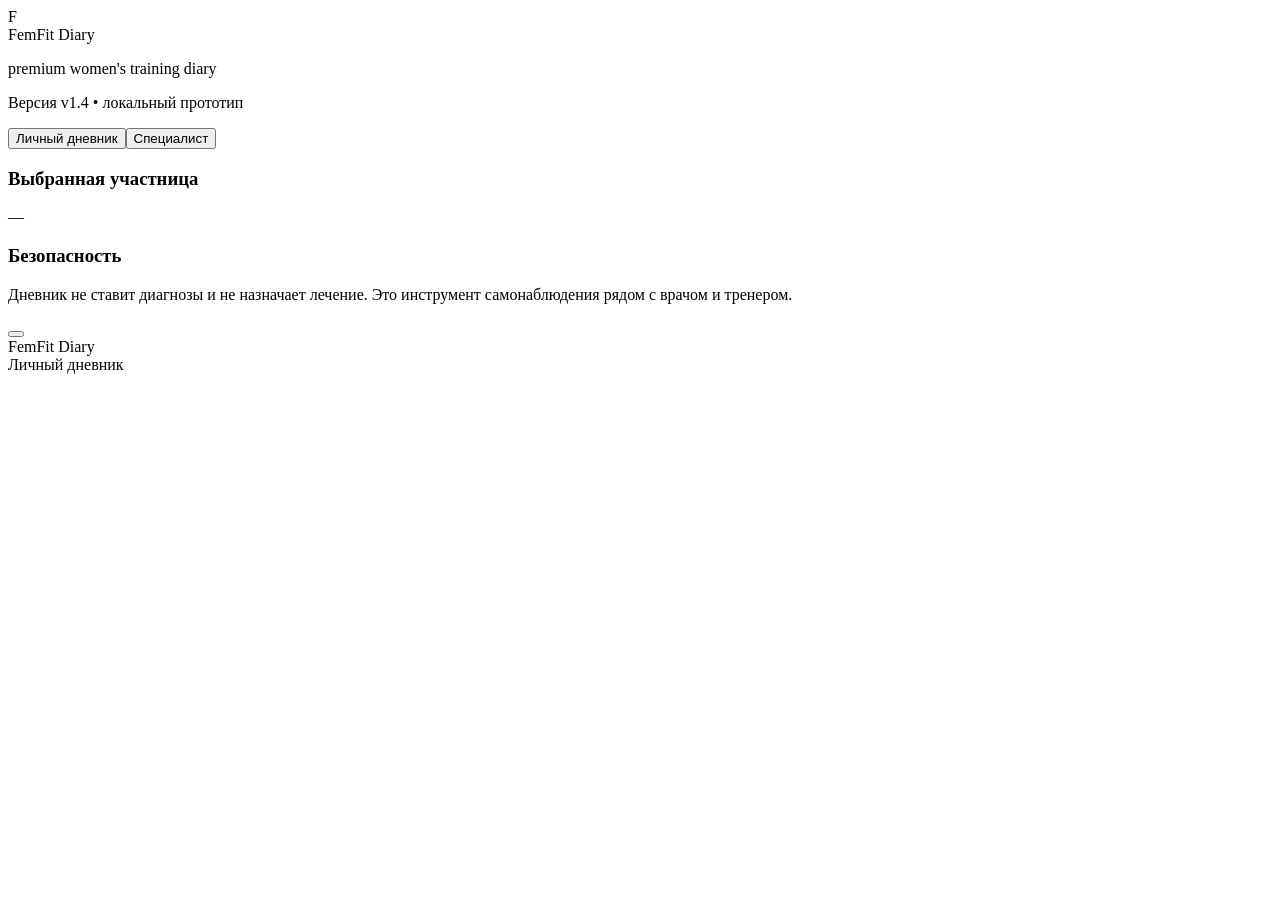
==== commit 541261fa: "Add files via upload" ====
--- a/app.html
+++ b/app.html
@@ -15,287 +15,36 @@
   <link rel="preconnect" href="https://fonts.googleapis.com">
   <link rel="preconnect" href="https://fonts.gstatic.com" crossorigin>
   <link href="https://fonts.googleapis.com/css2?family=Fraunces:opsz,wght@9..144,400;9..144,500;9..144,600&family=Inter:wght@400;500;600;700&display=swap" rel="stylesheet">
-  <style>
-    :root{
-      --porcelain:#faf6f4; --cream:#f3eae5; --panel:#fffdfc; --panel2:#f6efeb;
-      --ink:#2f2830; --muted:#8d8088; --line:#ece1dc;
-      --plum:#9d5e78; --plum2:#b87e94; --plum-soft:#efdde4;
-      --sage:#6f938a; --sage2:#8fb1a8; --sage-soft:#e0ede9;
-      --gold:#c2a36b;
-      --green:#5f9072; --yellow:#bb8f3f; --orange:#c47c4e; --red:#c25e66; --blue:#6f89a7;
-      --accent:var(--plum); --accent2:var(--plum2);
-      --shadow-sm:0 4px 16px rgba(95,60,70,.06);
-      --shadow:0 22px 54px rgba(95,55,70,.11);
-      --radius:26px; --sidebar:312px;
-      --font-ui:'Inter',ui-sans-serif,system-ui,-apple-system,'Segoe UI',Roboto,sans-serif;
-      --font-display:'Fraunces',Georgia,'Times New Roman',serif;
-    }
-    *{box-sizing:border-box}
-    html{scroll-behavior:smooth}
-    body{margin:0;font-family:var(--font-ui);color:var(--ink);font-size:15px;line-height:1.5;-webkit-font-smoothing:antialiased;
-      background:
-        radial-gradient(circle at 8% 2%,rgba(157,94,120,.10),transparent 34%),
-        radial-gradient(circle at 96% 4%,rgba(111,147,138,.12),transparent 32%),
-        linear-gradient(160deg,#faf6f4,#f4ece8 60%,#fffdfc);min-height:100vh}
-    button,input,select,textarea{font-family:inherit}
-    h1,h2,h3,h4{font-family:var(--font-display);font-weight:500;letter-spacing:-.01em}
-    ::selection{background:var(--plum-soft)}
-    :focus-visible{outline:2px solid var(--plum);outline-offset:2px}
-
-    .app{display:grid;grid-template-columns:var(--sidebar) 1fr;min-height:100vh}
-    .sidebar{position:sticky;top:0;height:100vh;padding:22px 16px;border-right:1px solid var(--line);background:rgba(255,253,252,.82);backdrop-filter:blur(18px);overflow:auto}
-    .brand{display:flex;gap:13px;align-items:center;padding:13px;border:1px solid var(--line);border-radius:20px;background:linear-gradient(150deg,#fffdfc,#f6efeb);box-shadow:var(--shadow-sm);margin-bottom:6px}
-    .brand-mark{width:50px;height:50px;border-radius:16px;display:grid;place-items:center;background:linear-gradient(140deg,var(--plum),var(--sage));color:#fff;font-family:var(--font-display);font-weight:600;font-size:23px}
-    .brand h1{margin:0;font-size:19px;line-height:1.05}
-    .brand p{margin:3px 0 0;color:var(--muted);font-size:12px;letter-spacing:.02em}
-    .version{font-size:12px;color:#a08e96;margin:10px 0 14px 4px}
-    .role-switch{display:grid;grid-template-columns:1fr 1fr;gap:8px;margin-bottom:14px}
-    .role-switch button{border:1px solid var(--line);border-radius:999px;padding:9px;background:var(--panel);color:var(--muted);cursor:pointer;font-size:14px;transition:.16s}
-    .role-switch button.active{background:var(--ink);color:#fff;border-color:var(--ink)}
-    .nav{display:grid;gap:5px}
-    .nav button{width:100%;text-align:left;border:1px solid transparent;border-radius:14px;background:transparent;color:var(--ink);padding:11px 13px;font-size:14.5px;cursor:pointer;transition:.16s ease;display:flex;align-items:center;justify-content:space-between;gap:8px}
-    .nav button:hover,.nav button.active{background:var(--panel);border-color:var(--line);box-shadow:var(--shadow-sm);color:var(--plum)}
-    .nav button.active{font-weight:600}
-    .badge{font-size:11px;color:var(--muted);padding:3px 8px;border-radius:999px;background:var(--panel2);white-space:nowrap}
-    .side-card{margin-top:14px;padding:15px;border-radius:18px;border:1px solid var(--line);background:rgba(255,253,252,.8)}
-    .side-card h3{margin:0 0 8px;font-size:15px}
-    .side-card p{margin:0;color:var(--muted);font-size:13px;line-height:1.45}
-    .mini-status{display:grid;gap:8px;margin-top:10px}
-    .mini-status span{display:flex;justify-content:space-between;gap:12px;font-size:13px;color:var(--muted)}
-    .mini-status em{font-style:normal;color:var(--ink);font-weight:600}
-
-    .content{padding:34px 40px 70px;max-width:1480px;width:100%;margin:0 auto}
-    .topbar{display:flex;justify-content:space-between;gap:20px;align-items:flex-start;margin-bottom:26px}
-    .kicker{color:var(--plum);text-transform:uppercase;letter-spacing:.16em;font-size:11.5px;font-weight:700;margin-bottom:9px;font-family:var(--font-ui)}
-    .page-title{font-size:clamp(30px,4vw,46px);line-height:1.04;margin:0;letter-spacing:-.02em}
-    .page-subtitle{color:var(--muted);margin:11px 0 0;max-width:860px;line-height:1.55;font-size:16px}
-    .toolbar{display:flex;flex-wrap:wrap;gap:10px;justify-content:flex-end}
-    .section{display:none}
-    .section.active{display:block;animation:fade .22s ease}
-    @keyframes fade{from{opacity:0;transform:translateY(6px)}to{opacity:1;transform:none}}
-
-    .grid{display:grid;gap:18px}
-    .cols-2{grid-template-columns:repeat(2,minmax(0,1fr))}
-    .cols-3{grid-template-columns:repeat(3,minmax(0,1fr))}
-    .cols-4{grid-template-columns:repeat(4,minmax(0,1fr))}
-    .cols-5{grid-template-columns:repeat(5,minmax(0,1fr))}
-    .card{border:1px solid var(--line);background:rgba(255,253,252,.92);border-radius:var(--radius);box-shadow:var(--shadow);padding:24px}
-    .card.soft{background:rgba(246,239,235,.7);box-shadow:none}
-    .card.hero{background:linear-gradient(150deg,#fffdfc,#f7f0ee);overflow:hidden}
-    .card h2,.card h3{margin:0 0 12px}
-    .card h2{font-size:23px}
-    .card h3{font-size:18px}
-    .card p{color:var(--muted);line-height:1.55}
-    .muted{color:var(--muted)}.small{font-size:13px}.tiny{font-size:12px}
-    .divider{height:1px;background:var(--line);margin:18px 0}
-    .zone{padding:7px 13px;border-radius:999px;font-weight:600;display:inline-flex;align-items:center;gap:8px;font-size:13.5px;font-family:var(--font-ui)}
-    .zone::before{content:"";width:9px;height:9px;border-radius:50%;background:currentColor;opacity:.85}
-    .zone.green{background:var(--sage-soft);color:#3f6f53}
-    .zone.yellow{background:#fbf1dd;color:#856221}
-    .zone.orange{background:#fbe9dd;color:#9a5a31}
-    .zone.red{background:#fbe2e3;color:#9c3f47}
-    .zone.blue{background:#eaf1f8;color:#4f6c8a}
-
-    .btn{border:1px solid var(--line);border-radius:13px;background:var(--panel);color:var(--ink);padding:10px 15px;font-size:14px;font-weight:500;cursor:pointer;transition:.16s ease;box-shadow:var(--shadow-sm);display:inline-flex;gap:8px;align-items:center;justify-content:center}
-    .btn:hover{transform:translateY(-1px);box-shadow:0 12px 26px rgba(95,60,70,.12)}
-    .btn:active{transform:translateY(0)}
-    .btn.primary{background:linear-gradient(140deg,var(--plum),#ad6e86);color:#fff;border-color:transparent}
-    .btn.green{background:linear-gradient(140deg,var(--sage),#7da498);color:#fff;border-color:transparent}
-    .btn.gold{background:linear-gradient(140deg,var(--gold),#d2bb84);color:#fff;border-color:transparent}
-    .btn.danger{background:#fdf3f3;color:var(--red);border-color:#eccacd}
-    .btn.ghost{box-shadow:none;background:transparent}
-    .btn.smallbtn{padding:7px 11px;font-size:13px;border-radius:11px}
-
-    .input-grid{display:grid;grid-template-columns:repeat(4,minmax(0,1fr));gap:13px}
-    .field{display:grid;gap:6px}
-    .field label{font-size:13px;color:#7c6c74;display:flex;align-items:center;gap:6px}
-    .field input,.field select,.field textarea{width:100%;border:1px solid var(--line);background:var(--panel);border-radius:13px;padding:11px 13px;font-size:15px;color:var(--ink);outline:none;transition:.14s}
-    .field textarea{min-height:90px;resize:vertical}
-    .field input:focus,.field select:focus,.field textarea:focus{border-color:var(--plum2);box-shadow:0 0 0 4px rgba(157,94,120,.13)}
-
-    .hint{display:inline-grid;place-items:center;width:17px;height:17px;border-radius:50%;background:var(--plum-soft);color:var(--plum);font-size:11px;font-weight:700;cursor:help;position:relative;font-family:var(--font-ui);flex:none}
-    .hint:hover,.hint:focus{outline:none}
-    .hint::after{content:attr(data-tip);position:absolute;left:50%;bottom:calc(100% + 9px);transform:translateX(-50%) translateY(4px);width:230px;background:var(--ink);color:#fff;font-size:12px;font-weight:400;line-height:1.45;padding:10px 12px;border-radius:12px;box-shadow:var(--shadow);opacity:0;pointer-events:none;transition:.16s;z-index:50}
-    .hint::before{content:"";position:absolute;left:50%;bottom:calc(100% + 3px);transform:translateX(-50%);border:6px solid transparent;border-top-color:var(--ink);opacity:0;transition:.16s;z-index:50}
-    .hint:hover::after,.hint:focus::after,.hint:hover::before,.hint:focus::before{opacity:1;transform:translateX(-50%) translateY(0)}
-
-    .choice-grid{display:grid;grid-template-columns:repeat(3,minmax(0,1fr));gap:14px}
-    .choice{border:1px solid var(--line);border-radius:18px;padding:17px;background:var(--panel);cursor:pointer;transition:.16s ease}
-    .choice h3{margin:0 0 7px;font-size:17px}
-    .choice p{margin:0;color:var(--muted);font-size:13.5px;line-height:1.45}
-    .choice:hover{border-color:var(--plum2)}
-    .choice.active{border-color:var(--plum);box-shadow:0 14px 34px rgba(157,94,120,.16);background:linear-gradient(150deg,#fffdfc,#fbeff3)}
-
-    .metric{padding:19px;border:1px solid var(--line);border-radius:18px;background:linear-gradient(150deg,#fffdfc,#f7f0ec);box-shadow:var(--shadow-sm)}
-    .metric .label{color:var(--muted);font-size:12.5px;display:flex;align-items:center;gap:6px}
-    .metric .value{font-family:var(--font-display);font-size:30px;font-weight:500;margin-top:6px;line-height:1.1}
-    .metric .note{font-size:12px;color:var(--muted);margin-top:7px;line-height:1.4}
-
-    .progressbar{height:11px;background:var(--cream);border-radius:999px;overflow:hidden}
-    .progressbar>span{display:block;height:100%;border-radius:999px;background:linear-gradient(90deg,var(--plum2),var(--plum));width:0;transition:width .6s ease}
-
-    /* ---- signature rings ---- */
-    .ringwrap{display:flex;gap:22px;align-items:center;flex-wrap:wrap}
-    .ring{position:relative;width:188px;height:188px;flex:none}
-    .ring svg{width:100%;height:100%;transform:rotate(-90deg)}
-    .cycle-ring svg{transform:none}
-    .ring-track{fill:none;stroke:var(--cream);stroke-width:15}
-    .ring-arc{fill:none;stroke-width:15;stroke-linecap:round;animation:ringdraw 1.15s cubic-bezier(.22,1,.36,1) forwards}
-    @keyframes ringdraw{from{stroke-dashoffset:var(--circ)}to{stroke-dashoffset:var(--off)}}
-    .cycle-marker{fill:#fff;stroke:var(--ink);stroke-width:3}
-    .ring-center{position:absolute;inset:0;display:grid;place-content:center;text-align:center;gap:3px}
-    .ring-num{font-family:var(--font-display);font-size:46px;font-weight:500;line-height:1}
-    .ring-unit{font-size:12px;color:var(--muted)}
-    .phase-tag{font-size:13px;font-weight:600;color:var(--plum);margin-top:2px}
-    .ring-center .zone{margin-top:6px}
-    .cyclegend{display:flex;flex-wrap:wrap;gap:10px;margin-top:6px}
-    .cyclegend span{display:inline-flex;align-items:center;gap:6px;font-size:12px;color:var(--muted)}
-    .cyclegend i{width:10px;height:10px;border-radius:3px;display:inline-block}
-
-    /* ---- step flow (Сегодня) ---- */
-    .stepflow{display:grid;gap:14px}
-    .step{display:grid;grid-template-columns:auto 1fr;gap:14px;align-items:start;border:1px solid var(--line);border-radius:18px;background:var(--panel);padding:16px 18px}
-    .step .num{width:30px;height:30px;border-radius:50%;display:grid;place-items:center;background:var(--plum-soft);color:var(--plum);font-weight:700;font-family:var(--font-display);font-size:15px}
-    .step.done .num{background:var(--sage-soft);color:#3f6f53}
-    .step h3{margin:0 0 4px;font-size:16px}
-    .step p{margin:0;color:var(--muted);font-size:13.5px}
-
-    /* ---- set editor (mobile-first cards) ---- */
-    .seteditor{display:grid;gap:9px}
-    .setrow{display:grid;grid-template-columns:30px repeat(5,1fr) auto;gap:9px;align-items:end;background:var(--panel);border:1px solid var(--line);border-radius:14px;padding:10px}
-    .setrow .sn{font-family:var(--font-display);font-size:18px;color:var(--plum);align-self:center;text-align:center}
-    .setrow .minif{display:grid;gap:4px}
-    .setrow .minif label{font-size:11px;color:var(--muted)}
-    .setrow .minif input{width:100%;border:1px solid var(--line);background:var(--panel2);border-radius:10px;padding:8px;font-size:14px;text-align:center}
-    .setrow .e1{align-self:center;text-align:center;font-size:12px;color:var(--muted);white-space:nowrap}
-    .setrow .e1 b{display:block;color:var(--ink);font-size:15px;font-family:var(--font-display)}
-
-    .summary-badge{display:inline-flex;align-items:center;gap:6px;font-size:12.5px;font-weight:600;padding:5px 11px;border-radius:999px}
-    .summary-badge.done{background:var(--sage-soft);color:#3f6f53}
-    .summary-badge.partial{background:#fbf1dd;color:#856221}
-    .summary-badge.skipped{background:#f0ebed;color:#796b72}
-    .summary-badge.none{background:var(--panel2);color:var(--muted)}
-
-    .client-list{display:grid;gap:12px}
-    .client-row{display:grid;grid-template-columns:1.4fr .75fr .75fr .75fr auto;gap:12px;align-items:center;padding:15px;border:1px solid var(--line);border-radius:18px;background:var(--panel);cursor:pointer;transition:.16s}
-    .client-row:hover{border-color:var(--plum2)}
-    .client-row.active{border-color:var(--plum);box-shadow:0 12px 28px rgba(157,94,120,.15)}
-
-    table{width:100%;border-collapse:separate;border-spacing:0;overflow:hidden;border-radius:16px;border:1px solid var(--line);background:var(--panel)}
-    th,td{padding:11px 12px;border-bottom:1px solid var(--line);border-right:1px solid var(--line);vertical-align:middle;font-size:13.5px}
-    th{background:var(--panel2);color:#6f5f67;font-weight:600;text-align:center;font-family:var(--font-ui)}
-    td{text-align:left;color:var(--ink)}
-    tr:last-child td{border-bottom:0}
-    td:last-child,th:last-child{border-right:0}
-    .table-wrap{overflow:auto;border-radius:16px}
-    .num{text-align:center;white-space:nowrap}.nowrap{white-space:nowrap}
-    .row-actions{display:flex;gap:8px;flex-wrap:wrap;justify-content:flex-end}
-    .empty{padding:28px;border:1px dashed var(--line);border-radius:16px;color:var(--muted);background:rgba(255,253,252,.7);text-align:center}
-
-    .chart{height:210px;border:1px solid var(--line);border-radius:18px;background:linear-gradient(180deg,#fffdfc,#f9f3ef);padding:12px;position:relative}
-    .chart svg{width:100%;height:100%;display:block}
-    .barlist{display:grid;gap:9px}
-    .barrow{display:grid;grid-template-columns:150px 1fr 64px;gap:10px;align-items:center;font-size:13px}
-    .bar{height:11px;background:var(--cream);border-radius:999px;overflow:hidden}
-    .bar span{display:block;height:100%;background:linear-gradient(90deg,var(--sage),var(--plum2));border-radius:999px}
-
-    .lib-card{border:1px solid var(--line);border-radius:18px;background:var(--panel);padding:16px;display:grid;gap:8px}
-    .lib-card h4{font-size:17px;margin:0}
-    .tagline{display:flex;gap:7px;flex-wrap:wrap}
-    .tag{font-size:12px;color:#6f5f67;background:var(--panel2);border:1px solid var(--line);border-radius:999px;padding:4px 9px}
-
-    .warning-list{display:grid;gap:10px}
-    .warning{border:1px solid #eccacd;background:#fdf4f4;border-radius:16px;padding:15px;display:grid;grid-template-columns:auto 1fr;gap:12px;align-items:start}
-    .warning .wm{width:30px;height:30px;border-radius:9px;display:grid;place-items:center;background:#f7dadc;color:#9c3f47;flex:none;font-size:16px}
-    .warning h4{margin:0 0 4px;color:#9c3f47;font-size:14px}
-    .warning p{margin:0;color:#6f5258;font-size:13.5px}
-
-    .report-box{white-space:pre-wrap;line-height:1.55;color:#3a3138;background:var(--panel);border:1px solid var(--line);border-radius:16px;padding:18px;font-size:13.5px}
-
-    .toast{position:fixed;right:22px;bottom:22px;background:var(--ink);color:#fff;border-radius:14px;padding:13px 17px;box-shadow:var(--shadow);opacity:0;transform:translateY(10px);transition:.2s ease;z-index:1000;font-size:14px}
-    .toast.show{opacity:1;transform:none}
-    .modal{position:fixed;inset:0;background:rgba(47,40,48,.4);backdrop-filter:blur(3px);display:none;align-items:center;justify-content:center;padding:20px;z-index:100}
-    .modal.show{display:flex}
-    .modal-card{max-width:900px;width:100%;max-height:88vh;overflow:auto;background:var(--panel);border:1px solid var(--line);border-radius:24px;box-shadow:0 30px 90px rgba(45,30,40,.32);padding:26px}
-    .modal-card h2{margin-top:0}
-
-    /* ---- mobile chrome ---- */
-    .mobilebar{display:none}
-    .scrim{display:none}
-    .tabbar{display:none}
-
-    @media(max-width:1160px){
-      :root{--sidebar:264px}
-      .cols-4,.cols-5{grid-template-columns:repeat(2,minmax(0,1fr))}
-      .input-grid{grid-template-columns:repeat(2,minmax(0,1fr))}
-      .choice-grid{grid-template-columns:1fr}
-      .client-row{grid-template-columns:1fr 1fr}
-      .content{padding:28px 24px 60px}
-      .barrow{grid-template-columns:130px 1fr 56px}
-    }
-    @media(max-width:860px){
-      .app{grid-template-columns:1fr}
-      .sidebar{position:fixed;top:0;left:0;width:280px;height:100vh;z-index:90;transform:translateX(-104%);transition:transform .26s cubic-bezier(.4,0,.2,1);border-right:1px solid var(--line);box-shadow:0 0 60px rgba(45,30,40,.18)}
-      .app.drawer-open .sidebar{transform:none}
-      .scrim{display:block;position:fixed;inset:0;background:rgba(47,40,48,.4);opacity:0;pointer-events:none;transition:.22s;z-index:80}
-      .app.drawer-open .scrim{opacity:1;pointer-events:auto}
-      .mobilebar{display:flex;align-items:center;gap:12px;position:sticky;top:0;z-index:60;margin:-22px -16px 18px;padding:12px 16px;background:rgba(250,246,244,.92);backdrop-filter:blur(14px);border-bottom:1px solid var(--line)}
-      .mobilebar .menu{width:42px;height:42px;border-radius:13px;border:1px solid var(--line);background:var(--panel);display:grid;place-items:center;cursor:pointer}
-      .mobilebar .menu span{width:18px;height:2px;background:var(--ink);box-shadow:0 -5px 0 var(--ink),0 5px 0 var(--ink)}
-      .mobilebar .mb-title{font-family:var(--font-display);font-size:18px;flex:1}
-      .mobilebar .mb-role{font-size:12px;color:var(--muted);border:1px solid var(--line);border-radius:999px;padding:5px 11px;background:var(--panel)}
-      .content{padding:22px 16px 96px}
-      .topbar{display:block}
-      .toolbar{justify-content:flex-start;margin-top:14px}
-      .cols-2,.cols-3,.cols-4,.cols-5,.input-grid{grid-template-columns:1fr}
-      .page-title{font-size:30px}
-      .client-row{grid-template-columns:1fr 1fr}
-      .metric .value{font-size:26px}
-      .card{padding:18px;border-radius:20px}
-      .ring{width:168px;height:168px}
-      .ringwrap{justify-content:center}
-      .setrow{grid-template-columns:repeat(3,1fr);gap:8px}
-      .setrow .sn{grid-column:1/-1;text-align:left}
-      .setrow .e1{grid-column:1/-1;text-align:left;display:flex;gap:8px;align-items:baseline}
-      .tabbar{display:grid;grid-auto-flow:column;grid-auto-columns:1fr;position:fixed;bottom:0;left:0;right:0;z-index:70;background:rgba(255,253,252,.94);backdrop-filter:blur(16px);border-top:1px solid var(--line);padding:7px 6px max(7px,env(safe-area-inset-bottom))}
-      .tabbar button{border:0;background:transparent;display:grid;justify-items:center;gap:3px;padding:6px 2px;cursor:pointer;color:var(--muted);font-size:10.5px;font-weight:500}
-      .tabbar button .ic{width:23px;height:23px;display:grid;place-items:center;font-size:18px;line-height:1}
-      .tabbar button.active{color:var(--plum)}
-      .warning{grid-template-columns:1fr}
-      .modal-card{padding:20px;border-radius:20px}
-    }
-    @media(prefers-reduced-motion:reduce){
-      .ring-arc{animation:none;stroke-dashoffset:var(--off)}
-      .section.active{animation:none}
-      *{scroll-behavior:auto}
-    }
-  
-  .backbtn{display:inline-flex;align-items:center;gap:6px;min-height:44px;padding:8px 14px;border:1px solid var(--line);background:var(--panel);color:var(--muted);border-radius:11px;font-size:14px;font-weight:600;cursor:pointer;margin-bottom:12px;transition:.15s}
-  .backbtn:hover{color:var(--ink);border-color:var(--plum2)}
-  .backbtn:focus-visible{outline:2px solid var(--plum);outline-offset:2px}
-  .modal-back{margin-bottom:14px}
-
-  .reclist{margin:8px 0 0;padding-left:18px}
-  .reclist li{margin:4px 0;font-size:14px}
-  .whybox{border:1px solid var(--line);border-radius:12px;padding:10px 14px;background:var(--panel);margin-top:4px}
-  .whybox summary{cursor:pointer;font-weight:600;color:var(--plum);list-style:none}
-  .whybox summary::-webkit-details-marker{display:none}
-  .choice-grid button.choice{font:inherit;width:100%;min-height:44px;cursor:pointer}
-
-  .lang-switch{display:inline-flex;gap:5px;flex-wrap:wrap}
-  .role-switch + .lang-switch{margin-top:12px}
-  .lang-switch button{min-height:40px;padding:6px 12px;border-radius:9px;border:1px solid var(--line);background:var(--panel);color:var(--muted);font-weight:700;font-size:12px;letter-spacing:.04em;cursor:pointer;transition:.15s}
-  .lang-switch button.active{background:var(--plum);color:#fff;border-color:transparent}
-  .lang-switch button:focus-visible{outline:2px solid var(--plum);outline-offset:2px}
-  .mobilebar .lang-switch{margin-left:8px}
-  .mobilebar .lang-switch button{min-height:34px;padding:4px 9px;font-size:11px}
-</style>
+  <link rel="stylesheet" href="assets/css/styles.css" />
 <!-- TODO: подключить аналитику (Plausible / GA / Метрика). Ключевые действия можно помечать data-event. -->
 </head>
 <body>
+<!-- =====================================================================
+  FemFit Diary — СВОДНЫЙ СПИСОК TODO (для владельца продукта; не отображается)
+  Контент / тексты:
+   - PILOT_FORM_URL: вставить реальную ссылку на форму пилота.
+   - Контактный e-mail, правообладатель, юрисдикция (legal.html).
+   - og-image 1200x630 для соцсетей.
+   - Изображения упражнений: /assets/img/*.webp (методичка — отдельный эксперт).
+   - Обучающие видео: /assets/video/* (структура mediaLibrary готова).
+   - Профессиональная редактура KZ/EN перевода интерфейса.
+   - Локализация текстов лендинга (RU/KZ/EN).
+  Продукт / i18n:
+   - i18n под-шаг 3: перевести кнопки и подсказки внутри экранов через t().
+   - Интерактивный график цикла (сейчас образовательный SVG).
+   - Выбор платформы аналитики (data-event уже расставлены).
+  Архитектура / backend:
+   - Заменить StorageService на API-синхронизацию после backend.
+   - Авторизация и защищённые аккаунты; роль clinic_admin.
+   - Юридическая и privacy-проверка перед облачным хранением.
+   - Упаковка через Capacitor после стабилизации PWA.
+   - Перенос на RN/Flutter: переиспользовать модели, тексты, алгоритмы.
+   - Проверка текстов под правила App Store / Google Play (health apps).
+   - (Опционально) вынос кода в assets/css + assets/js/*.js.
+===================================================================== -->
 <div class="app" id="app">
   <aside class="sidebar" id="sidebar">
-    <div class="brand"><div class="brand-mark">F</div><div><h1>FemFit Diary</h1><p>premium women&#39;s training diary</p></div></div>
+    <div class="brand"><div class="brand-mark">F</div><div><div class="brand-name">FemFit Diary</div><p>premium women&#39;s training diary</p></div></div>
     <p class="version">Версия v1.4 • локальный прототип</p>
     <div class="role-switch"><button id="roleClient" onclick="setRole('client')">Личный дневник</button><button id="rolePro" onclick="setRole('pro')" data-event="specialist_open">Специалист</button></div>
     <div class="lang-switch" id="langSwitch" role="group" aria-label="Язык интерфейса"></div>
@@ -329,735 +78,7 @@
 <nav class="tabbar" id="tabbar"></nav>
 <div class="toast" id="toast"></div>
 <div class="modal" id="modal"><div class="modal-card" id="modalCard"></div></div>
-<script>
-(function(){
-const STORAGE_KEY='femfit_diary_360_v13';
-/* =====================================================================
-   DATA LAYER (StorageService + модели данных + роли) — port-ready
-   Единый слой доступа к данным. Сейчас работает через localStorage,
-   готов к замене на API без изменения вызывающего кода.
-   TODO: заменить StorageService на API-синхронизацию после подключения backend.
-   TODO: добавить авторизацию и защищённые аккаунты после подключения backend.
-   TODO: перед облачной версией провести юридическую и privacy-проверку модели хранения данных.
-   TODO: при переходе на React Native / Flutter переиспользовать модели данных,
-         тексты, алгоритмы подбора тренировки и расчёта прогресса.
-   ===================================================================== */
-const ROLES={PARTICIPANT:'participant',SPECIALIST:'specialist',CLINIC_ADMIN:'clinic_admin'}; /* clinic_admin — будущая роль */
-const StorageService={
-  /* --- сырой слой: единственное место, где приложение трогает localStorage --- */
-  _read(){ try{const raw=localStorage.getItem(STORAGE_KEY); return raw?JSON.parse(raw):null;}catch(e){return null;} },
-  _load(){ const raw=this._read(); return raw?merge(defaultState(),raw):defaultState(); },
-  _save(st){ try{localStorage.setItem(STORAGE_KEY,JSON.stringify(st));}catch(e){} },
-  _clear(){ try{localStorage.removeItem(STORAGE_KEY);}catch(e){} },
-  setLangPref(l){ try{localStorage.setItem('femfit_lang',l);}catch(e){} },
-  getLangPref(){ try{return localStorage.getItem('femfit_lang');}catch(e){return null;} },
-  /* --- доменный API (работает с активной участницей) --- */
-  getUserProfile(){ const c=client()||{}; return createUserProfile({id:c.id,name:c.name,language:(state.language||'ru'),ageRange:c.ageRange,cycleMode:c.mode,trainingLevel:c.level,trainingGoal:c.goal,equipment:c.equipment,limitations:c.limitations,selectedPlanId:c.activeProgramId}); },
-  saveUserProfile(p){ const c=client(); if(!c||!p)return; if(p.name!=null)c.name=p.name; if(p.cycleMode)c.mode=p.cycleMode; if(p.trainingLevel)c.level=p.trainingLevel; if(p.equipment)c.equipment=p.equipment; if(p.limitations!=null)c.limitations=p.limitations; if(p.selectedPlanId!==undefined)c.activeProgramId=p.selectedPlanId; save(); },
-  getReadinessHistory(){ return (client()||{}).checkins||[]; },
-  saveReadiness(entry){ const c=client(); if(!c)return; (c.checkins=c.checkins||[]).unshift(entry); save(); },
-  getWorkoutHistory(){ return (client()||{}).workouts||[]; },
-  saveWorkoutSession(session){ const c=client(); if(!c)return; (c.workouts=c.workouts||[]).unshift(session); save(); },
-  getCycleHistory(){ return (client()||{}).cycleEntries||[]; },
-  saveCycleEntry(entry){ const c=client(); if(!c)return; (c.cycleEntries=c.cycleEntries||[]).unshift(entry); save(); },
-  getSelectedPlan(){ return (typeof activeProgram==='function')?activeProgram(client()):null; },
-  saveSelectedPlan(planId){ const c=client(); if(!c)return; c.activeProgramId=planId; save(); },
-  exportData(){ return window.exportData(); },
-  importData(ev){ return window.importData(ev); }
-};
-/* currentUser / роли — заготовка под аккаунты (НЕ «Клиентка») */
-function currentUser(){ const c=client()||{}; return {id:c.id||null, role:(state.role==='pro'?ROLES.SPECIALIST:ROLES.PARTICIPANT), name:c.name||'', language:(state.language||'ru'), trainingMode:c.mode||'cycle', cycleMode:c.mode||'cycle', selectedPlanId:c.activeProgramId||null, createdAt:c.createdAt||null}; }
-function getParticipants(){ return (state.clients||[]).map(c=>({ id:c.id, name:c.name, ageRange:c.ageRange||'', cycleMode:c.mode, selectedPlan:((c.programs||[]).find(p=>p.id===c.activeProgramId)||{}).name||null, lastReadiness:(typeof readinessScore==='function'?readinessScore(c):null), lastWorkout:((c.workouts||[])[0]||{}).date||null, weeklyProgress:(typeof calculateWeeklyProgress==='function'?calculateWeeklyProgress(c).planCompletion:null), safetySignals:((((typeof latestCheckin==='function')?latestCheckin(c):null)||{}).pain>=6) })); }
-/* ---- модели данных (фабрики: одна форма для текущего кода и будущего backend/RN/Flutter) ---- */
-function createUserProfile(o={}){return {id:o.id||(typeof uid==='function'?uid():String(Date.now())),name:o.name||'',language:o.language||'ru',ageRange:o.ageRange||'',cycleMode:o.cycleMode||'cycle',trainingLevel:o.trainingLevel||'start',trainingGoal:o.trainingGoal||'',equipment:o.equipment||[],limitations:o.limitations||'',selectedPlanId:o.selectedPlanId||null};}
-function createReadinessEntry(o={}){return {id:o.id||uid(),date:o.date||todayISO(),sleep:o.sleep??null,energy:o.energy??null,stress:o.stress??null,soreness:o.soreness??null,pain:o.pain??null,mood:o.mood??null,readinessScore:o.readinessScore??null,readinessZone:o.readinessZone||'',notes:o.notes||''};}
-function createCycleEntry(o={}){return {id:o.id||uid(),date:o.date||todayISO(),cycleDay:o.cycleDay??null,phase:o.phase||'',symptoms:o.symptoms||[],bleeding:o.bleeding||'',discomfort:o.discomfort||'',notes:o.notes||'',menopauseStatus:o.menopauseStatus||''};}
-function createTrainingPlan(o={}){return {id:o.id||uid(),title:o.title||'',durationWeeks:o.durationWeeks||12,level:o.level||'start',cycleMode:o.cycleMode||'cycle',weeklyStructure:o.weeklyStructure||[],workouts:o.workouts||[],progressionRules:o.progressionRules||'',deloadWeeks:o.deloadWeeks||[4,8]};}
-function createWorkoutTemplate(o={}){return {id:o.id||uid(),title:o.title||'',type:o.type||'strength',duration:o.duration||30,level:o.level||'start',equipment:o.equipment||[],targetRPE:o.targetRPE||'',exercises:o.exercises||[],safetyNotes:o.safetyNotes||''};}
-function createWorkoutSession(o={}){return {id:o.id||uid(),date:o.date||todayISO(),templateId:o.templateId||null,status:o.status||'',duration:o.duration||null,averageRPE:o.averageRPE??null,painBefore:o.painBefore??null,painAfter:o.painAfter??null,strengthSets:o.strengthSets||[],cardioData:o.cardioData||null,mobilityData:o.mobilityData||null,notes:o.notes||''};}
-function createExercise(o={}){return {id:o.id||uid(),title:o.title||'',category:o.category||'',movementPattern:o.movementPattern||'',level:o.level||'',equipment:o.equipment||[],shortCue:o.shortCue||'',fullMethodology:o.fullMethodology||'',commonMistakes:o.commonMistakes||[],regressions:o.regressions||[],progressions:o.progressions||[],limitations:o.limitations||'',imageUrl:o.imageUrl||'',videoUrl:o.videoUrl||''};}
-function createProgressSummary(o={}){return {weekNumber:o.weekNumber||1,planCompletion:o.planCompletion||0,strengthCompleted:o.strengthCompleted||0,cardioCompleted:o.cardioCompleted||0,mobilityCompleted:o.mobilityCompleted||0,recoveryCompleted:o.recoveryCompleted||0,averageReadiness:o.averageReadiness||0,averageRPE:o.averageRPE||0,averagePain:o.averagePain||0,recommendation:o.recommendation||''};}
-/* Публичный API слоя данных (для будущих модулей / переноса). */
-window.StorageService=StorageService; window.ROLES=ROLES; window.currentUser=currentUser; window.getParticipants=getParticipants;
-window.createUserProfile=createUserProfile; window.createReadinessEntry=createReadinessEntry; window.createCycleEntry=createCycleEntry; window.createTrainingPlan=createTrainingPlan; window.createWorkoutTemplate=createWorkoutTemplate; window.createWorkoutSession=createWorkoutSession; window.createExercise=createExercise; window.createProgressSummary=createProgressSummary;
-
-const $=id=>document.getElementById(id);
-const todayISO=()=>new Date().toISOString().slice(0,10);
-const uid=()=>Math.random().toString(36).slice(2,10)+Date.now().toString(36).slice(-4);
-const esc=s=>String(s??'').replace(/[&<>"']/g,m=>({'&':'&amp;','<':'&lt;','>':'&gt;','"':'&quot;',"'":'&#39;'}[m]));
-const fmt=(n,d=0)=>Number(n||0).toLocaleString('ru-RU',{maximumFractionDigits:d,minimumFractionDigits:d});
-const modes={cycle:'Цикл',peri:'Перименопауза',post:'Постменопауза'};
-const levels=['Новичок','Средний','Продвинутый'];
-const patterns=['Коленно-доминантный','Тазово-доминантный','Горизонтальный жим','Горизонтальная тяга','Вертикальный жим','Вертикальная тяга','Кор','ВПН/лопатка','Переноски','Баланс','Кардио'];
-const equipment=['Тренажёр','Блок','Свободные веса','Собственный вес','Резинки','Функциональное','Кардио'];
-const clientNav=[['today','Сегодня','◷'],['library','Тренировки','lib'],['progress','Прогресс','chart'],['female','Цикл','♀'],['more','Ещё','…']];
-const proNav=[['pro','Мои участницы','clients'],['report','Отчёт','report'],['dashboard','Дашборд участницы','dash'],['progress','Прогресс','chart'],['library','Тренировки','lib'],['more','Ещё','…']];
-const baseExercises=[
-{id:'leg_press',name:'Жим ногами',pattern:'Коленно-доминантный',equipment:'Тренажёр',level:'Новичок',muscles:'квадрицепсы, ягодичные',tech:'Таз прижат, колени по линии стоп, контролируемая амплитуда.',errors:'Отрыв таза, замыкание коленей, слишком глубокая амплитуда при боли.',reg:'Уменьшить амплитуду/вес',prog:'Увеличить вес или амплитуду',caution:'Боль в колене/пояснице.'},
-{id:'goblet_squat',name:'Гоблет-присед',pattern:'Коленно-доминантный',equipment:'Свободные веса',level:'Новичок',muscles:'квадрицепсы, ягодичные, кор',tech:'Гантель у груди, колени по стопам, корпус устойчив.',errors:'Завал коленей, потеря пятки, округление спины.',reg:'Присед на ящик',prog:'Фронтальный присед',caution:'Боль в колене/ТБС.'},
-{id:'box_squat',name:'Присед на ящик',pattern:'Коленно-доминантный',equipment:'Собственный вес',level:'Новичок',muscles:'квадрицепсы, ягодичные',tech:'Касание ящика без падения, контроль коленей.',errors:'Падение на опору, потеря корпуса.',reg:'Более высокий ящик',prog:'Гоблет-присед',caution:'Острая боль в колене.'},
-{id:'split_squat',name:'Сплит-присед',pattern:'Коленно-доминантный',equipment:'Свободные веса',level:'Средний',muscles:'квадрицепсы, ягодичные, средняя ягодичная',tech:'Таз ровный, колено по стопе, медленный темп.',errors:'Потеря баланса, завал таза.',reg:'С опорой рукой',prog:'Болгарский сплит-присед',caution:'Колено/ТБС.'},
-{id:'step_up',name:'Степ-ап',pattern:'Коленно-доминантный',equipment:'Собственный вес',level:'Средний',muscles:'ягодичные, квадрицепсы',tech:'Толчок верхней ногой, корпус стабилен.',errors:'Отталкивание нижней ногой, завал колена.',reg:'Низкая платформа',prog:'Гантели',caution:'Боль в колене.'},
-{id:'rdl_db',name:'Румынская тяга с гантелями',pattern:'Тазово-доминантный',equipment:'Свободные веса',level:'Средний',muscles:'задняя поверхность бедра, ягодичные, разгибатели спины',tech:'Таз назад, нейтральная спина, гантели близко.',errors:'Округление спины, превращение в присед.',reg:'Хиндж с палкой',prog:'Румынская тяга со штангой',caution:'Боль в пояснице.'},
-{id:'hip_thrust',name:'Хип-траст',pattern:'Тазово-доминантный',equipment:'Свободные веса',level:'Средний',muscles:'ягодичные, задняя поверхность бедра',tech:'Рёбра вниз, таз подкручен, пауза сверху.',errors:'Переразгибание поясницы.',reg:'Ягодичный мост',prog:'Штанга/тренажёр',caution:'Поясничный дискомфорт.'},
-{id:'glute_bridge',name:'Ягодичный мост',pattern:'Тазово-доминантный',equipment:'Собственный вес',level:'Новичок',muscles:'ягодичные',tech:'Подъём таза без прогиба поясницы.',errors:'Толчок поясницей, отсутствие паузы.',reg:'Меньшая амплитуда',prog:'Хип-траст',caution:'Боль в пояснице.'},
-{id:'back_extension',name:'Гиперэкстензия',pattern:'Тазово-доминантный',equipment:'Тренажёр',level:'Новичок',muscles:'ягодичные, разгибатели спины',tech:'Движение из таза, без переразгибания.',errors:'Рывки, чрезмерный прогиб.',reg:'Малая амплитуда',prog:'С диском',caution:'Поясница.'},
-{id:'leg_curl',name:'Сгибание ног',pattern:'Тазово-доминантный',equipment:'Тренажёр',level:'Новичок',muscles:'задняя поверхность бедра',tech:'Таз стабилен, медленный возврат.',errors:'Рывок, отрыв таза.',reg:'Меньший вес',prog:'Пауза в сокращении',caution:'Судороги/сухожилия.'},
-{id:'chest_press',name:'Жим от груди в тренажёре',pattern:'Горизонтальный жим',equipment:'Тренажёр',level:'Новичок',muscles:'грудные, трицепс, передняя дельта',tech:'Лопатки стабильны, локти не слишком высоко.',errors:'Плечи вперёд, резкий возврат.',reg:'Лёгкий вес',prog:'Жим гантелей',caution:'Боль в плече.'},
-{id:'db_bench',name:'Жим гантелей лёжа',pattern:'Горизонтальный жим',equipment:'Свободные веса',level:'Средний',muscles:'грудные, трицепс',tech:'Контроль амплитуды, нейтральная лопатка.',errors:'Избыточное разведение локтей.',reg:'Тренажёр',prog:'Штанга',caution:'Плечо.'},
-{id:'pushup',name:'Отжимания от опоры',pattern:'Горизонтальный жим',equipment:'Собственный вес',level:'Новичок',muscles:'грудные, трицепс, кор',tech:'Тело одной линией, локти контролируемо.',errors:'Провисание таза.',reg:'Выше опора',prog:'От пола',caution:'Запястье/плечо.'},
-{id:'shoulder_press_machine',name:'Жим плеч в тренажёре',pattern:'Вертикальный жим',equipment:'Тренажёр',level:'Новичок',muscles:'дельтовидные, трицепс',tech:'Корпус стабилен, движение без боли.',errors:'Плечи к ушам, прогиб.',reg:'Меньше амплитуда',prog:'Гантели',caution:'Плечо.'},
-{id:'landmine_press',name:'Landmine press',pattern:'Вертикальный жим',equipment:'Функциональное',level:'Средний',muscles:'передняя дельта, верх груди, трицепс',tech:'Диагональный жим вперёд-вверх, корпус стабилен.',errors:'Ротация корпуса, прогиб.',reg:'Двумя руками',prog:'Одной рукой',caution:'Плечо.'},
-{id:'seated_row',name:'Горизонтальная тяга блока',pattern:'Горизонтальная тяга',equipment:'Блок',level:'Новичок',muscles:'широчайшие, ромбовидные, задняя дельта',tech:'Тянуть локтями, грудь раскрыта.',errors:'Сутулость, рывок корпусом.',reg:'Лёгкий блок',prog:'Пауза в сведении',caution:'Плечо/локоть.'},
-{id:'chest_supported_row',name:'Тяга с опорой грудью',pattern:'Горизонтальная тяга',equipment:'Тренажёр',level:'Средний',muscles:'середина спины, широчайшие',tech:'Грудь на опоре, плечи вниз.',errors:'Рывки, подъём плеч.',reg:'Блок',prog:'Гантели',caution:'Плечо.'},
-{id:'one_arm_cable_row',name:'Тяга одной рукой в блоке',pattern:'Горизонтальная тяга',equipment:'Блок',level:'Средний',muscles:'широчайшие, ромбовидные, кор',tech:'Корпус не вращается, локоть назад.',errors:'Поворот корпуса.',reg:'Двумя руками',prog:'Больше вес',caution:'Слабый кор.'},
-{id:'lat_pulldown',name:'Тяга верхнего блока',pattern:'Вертикальная тяга',equipment:'Блок',level:'Новичок',muscles:'широчайшие, бицепс, нижняя трапеция',tech:'Тяга к верхней груди, не за голову.',errors:'Тяга за голову, рывки.',reg:'Меньше вес',prog:'Подтягивания',caution:'Плечо.'},
-{id:'assisted_pullup',name:'Подтягивания с ассистом',pattern:'Вертикальная тяга',equipment:'Тренажёр',level:'Средний',muscles:'широчайшие, бицепс',tech:'Старт с депрессии лопаток, контроль.',errors:'Рывки, неполная амплитуда.',reg:'Верхний блок',prog:'Подтягивания',caution:'Плечо/локоть.'},
-{id:'dead_bug',name:'Dead bug',pattern:'Кор',equipment:'Собственный вес',level:'Новичок',muscles:'поперечная мышца живота, стабилизаторы таза',tech:'Поясница стабильна, медленный темп.',errors:'Прогиб поясницы.',reg:'Только ноги',prog:'Руки+ноги',caution:'Острая боль в пояснице.'},
-{id:'pallof',name:'Pallof press',pattern:'Кор',equipment:'Блок',level:'Новичок',muscles:'косые, поперечная мышца живота',tech:'Таз неподвижен, корпус не вращается.',errors:'Разворот корпуса.',reg:'Ближе к блоку',prog:'Дальше от блока',caution:'Боль в плече.'},
-{id:'side_plank',name:'Боковая планка',pattern:'Кор',equipment:'Собственный вес',level:'Новичок',muscles:'косые, квадратная мышца поясницы',tech:'Тело в линию, шея нейтрально.',errors:'Провисание таза.',reg:'С коленей',prog:'Полная планка',caution:'Плечо.'},
-{id:'farmers_walk',name:'Farmer’s walk',pattern:'Переноски',equipment:'Свободные веса',level:'Средний',muscles:'кор, трапеции, хват, ягодичные',tech:'Корпус высокий, шаг ровный.',errors:'Наклон, задержка дыхания.',reg:'Лёгкие гантели',prog:'Больше вес/дистанция',caution:'Поясница/хват.'},
-{id:'external_rotation',name:'Наружная ротация плеча',pattern:'ВПН/лопатка',equipment:'Резинки',level:'Новичок',muscles:'подостная, малая круглая',tech:'Локоть 90°, плечо опущено, без рывка.',errors:'Увод локтя, движение корпусом.',reg:'Изометрия',prog:'Кроссовер',caution:'Боль/нестабильность плеча.'},
-{id:'face_pull',name:'Face pull',pattern:'ВПН/лопатка',equipment:'Блок',level:'Средний',muscles:'задняя дельта, трапеция, наружные ротаторы',tech:'Тянуть к лицу, лопатки вниз-назад.',errors:'Прогиб, шея напряжена.',reg:'Резинка',prog:'С наружной ротацией',caution:'Плечо.'},
-{id:'wall_slide',name:'Serratus wall slide',pattern:'ВПН/лопатка',equipment:'Резинки',level:'Новичок',muscles:'передняя зубчатая, нижняя трапеция',tech:'Скользить вверх без подъёма плеч.',errors:'Зажим шеи.',reg:'Без резинки',prog:'С резинкой',caution:'Боль в плече.'},
-{id:'balance_tandem',name:'Тандем-стойка',pattern:'Баланс',equipment:'Собственный вес',level:'Новичок',muscles:'стопа, голень, стабилизаторы таза',tech:'Ровная стойка, взгляд вперёд.',errors:'Потеря осанки.',reg:'С опорой',prog:'Глаза закрыты/подушка',caution:'Риск падения.'},
-{id:'incline_walk',name:'Ходьба на дорожке под наклоном',pattern:'Кардио',equipment:'Кардио',level:'Новичок',muscles:'сердечно-сосудистая система, ягодичные, голень',tech:'Умеренный темп, без держания за поручни при возможности.',errors:'Слишком высокая интенсивность.',reg:'Ровная ходьба',prog:'Интервалы',caution:'Одышка/АД/боль.'}
-];
-function seedClients(){
- const d=todayISO();
- return [
-  {id:uid(),name:'Айгуль',age:34,mode:'cycle',level:'Новичок',goal:'сила, тонус, стабильный режим',equipment:'зал, тренажёры, гантели',height:168,weight:67,lastPeriod:'2026-06-01',cycleLength:28,menstruationLength:5,injuries:'нет значимых',notes:'Демо-участница с регулярным циклом.',onboardingDone:true,programs:[],activeProgramId:null,completedSessionIds:[],workouts:[],checkins:[],customExercises:[],selectedExerciseId:''},
-  {id:uid(),name:'Марина',age:49,mode:'peri',level:'Средний',goal:'мышечная масса, сон, композиция тела',equipment:'зал',height:164,weight:72,lastPeriod:'2026-05-18',cycleLength:35,menstruationLength:5,injuries:'периодическая боль в колене',notes:'Демо-участница в перименопаузе.',onboardingDone:true,programs:[],activeProgramId:null,completedSessionIds:[],workouts:[],checkins:[],customExercises:[],selectedExerciseId:''},
-  {id:uid(),name:'Елена',age:58,mode:'post',level:'Новичок',goal:'сила, баланс, костная плотность',equipment:'тренажёры, резинки',height:162,weight:69,lastPeriod:'',cycleLength:28,menstruationLength:5,injuries:'остеоартроз колена 1–2 ст.',notes:'Демо-участница в постменопаузе.',onboardingDone:true,programs:[],activeProgramId:null,completedSessionIds:[],workouts:[],checkins:[],customExercises:[],selectedExerciseId:''}
- ];
-}
-function defaultState(){return {role:'client',language:'ru',currentSection:'',activeClientId:null,clients:seedClients(),pro:{selectedClientId:null,reportText:''}}}
-let state=load();
-if(!state.activeClientId) state.activeClientId=state.clients[0]?.id;
-if(!state.pro.selectedClientId) state.pro.selectedClientId=state.activeClientId;
-ensureDemoData();
-function load(){return StorageService._load();}
-function merge(a,b){ if(Array.isArray(a))return Array.isArray(b)?b:a; if(a&&typeof a==='object'){const o={...a}; if(b&&typeof b==='object')Object.keys(b).forEach(k=>o[k]=merge(a[k],b[k])); return o;} return b===undefined?a:b; }
-function save(){StorageService._save(state);}
-function client(){return state.clients.find(c=>c.id===state.activeClientId)||state.clients[0];}
-function selectedClient(){return state.clients.find(c=>c.id===state.pro.selectedClientId)||client();}
-function setActiveClient(id){state.activeClientId=id; state.pro.selectedClientId=id; save(); renderAll();}
-window.setActiveClient=setActiveClient;
-function allExercises(c=client()){return [...baseExercises,...(c.customExercises||[])];}
-function toast(msg){const t=$('toast');t.textContent=msg;t.classList.add('show');setTimeout(()=>t.classList.remove('show'),2200)}
-function top(id,title,subtitle,actions=''){const back=(id==='today'||id==='onboarding')?'':`<button class="backbtn" type="button" aria-label="Вернуться назад" onclick="goBack()">← Назад</button>`;return `<div class="topbar"><div>${back}<div class="kicker">FemFit Diary • ${esc(id)}</div><h1 class="page-title">${esc(title)}</h1><p class="page-subtitle">${subtitle}</p></div><div class="toolbar">${actions}</div></div>`}
-function stat(label,value,note=''){return `<div class="metric"><div class="label">${esc(label)}</div><div class="value">${value}</div><div class="note">${note}</div></div>`}
-function zoneClass(z){return z==='Зелёная'?'green':z==='Жёлтая'?'yellow':z==='Оранжевая'?'orange':z==='Красная'?'red':'blue'}
-const navHistory=[];
-function show(id,isBack){if(!isBack && state.currentSection && state.currentSection!==id){navHistory.push(state.currentSection); if(navHistory.length>40)navHistory.shift();}document.querySelectorAll('.section').forEach(s=>s.classList.remove('active'));$(id)?.classList.add('active');state.currentSection=id;save();renderSection(id);document.querySelectorAll('.nav button').forEach(b=>b.classList.toggle('active',b.dataset.id===id));buildTabbar();closeDrawer();try{window.scrollTo(0,0)}catch(e){}}
-window.show=show;
-function setRole(role){state.role=role; if(role==='pro' && !['pro','report'].includes(state.currentSection)) state.currentSection='pro'; if(role==='client' && ['pro','report'].includes(state.currentSection)) state.currentSection='dashboard'; save(); initNav(); show(state.currentSection);}
-window.setRole=setRole;
-
-/* ===== i18n scaffold v2.2 (RU / KZ / EN) =====
-   TODO: провести профессиональную редактуру казахской и английской версии интерфейса.
-   TODO: расширить покрытие строк интерфейса (под-шаг 2): заголовки экранов, кнопки, подсказки. */
-const translations={
-  ru:{nav_today:'Сегодня',nav_workouts:'Тренировки',nav_progress:'Прогресс',nav_cycle:'Цикл',nav_more:'Ещё',nav_participants:'Мои участницы',nav_report:'Отчёт',nav_dashboard:'Дашборд участницы',role_participant:'Личный дневник',role_specialist:'Специалист',lang_label:'Язык'},
-  kk:{nav_today:'Бүгін',nav_workouts:'Жаттығулар',nav_progress:'Прогресс',nav_cycle:'Цикл',nav_more:'Тағы',nav_participants:'Қатысушыларым',nav_report:'Есеп',nav_dashboard:'Қатысушы панелі',role_participant:'Жеке күнделік',role_specialist:'Маман',lang_label:'Тіл'},
-  en:{nav_today:'Today',nav_workouts:'Workouts',nav_progress:'Progress',nav_cycle:'Cycle',nav_more:'More',nav_participants:'My participants',nav_report:'Report',nav_dashboard:'Participant dashboard',role_participant:'Personal diary',role_specialist:'Specialist',lang_label:'Language'}
-};
-function lang(){ return (typeof state!=='undefined' && state && state.language) || 'ru'; }
-function t(key){ const L=translations[lang()]||translations.ru; return (L&&L[key])||translations.ru[key]||key; }
-const NAVKEY={today:'nav_today',library:'nav_workouts',progress:'nav_progress',female:'nav_cycle',more:'nav_more',pro:'nav_participants',report:'nav_report',dashboard:'nav_dashboard'};
-function navLabel(id,fallback){ return NAVKEY[id]?t(NAVKEY[id]):fallback; }
-window.setLang=function(l){ if(!translations[l])return; state.language=l; StorageService.setLangPref(l); save(); initNav(); renderAll(); show(state.currentSection||'more', true); };
-function renderLangSwitch(){ const html=['ru','kk','en'].map(l=>`<button type="button" class="${lang()===l?'active':''}" onclick="setLang('${l}')" data-event="language_change" aria-label="${l==='kk'?'Қазақша':l==='en'?'English':'Русский'}">${l==='kk'?'KZ':l.toUpperCase()}</button>`).join(''); const a=document.getElementById('langSwitch'); if(a)a.innerHTML=html; const b=document.getElementById('langSwitchMb'); if(b)b.innerHTML=html; }
-window.t=t; window.lang=lang; window.translations=translations; window.renderLangSwitch=renderLangSwitch;
-
-function initNav(){const nav=$('nav'); const items=state.role==='pro'?proNav:clientNav; nav.innerHTML=items.map(([id,label,b])=>`<button data-id="${id}" onclick="show('${id}')"><span>${navLabel(id,label)}</span><span class="badge">${b}</span></button>`).join(''); $('roleClient').classList.toggle('active',state.role==='client'); $('rolePro').classList.toggle('active',state.role==='pro'); const rc=$('roleClient'); if(rc)rc.textContent=t('role_participant'); const rp=$('rolePro'); if(rp)rp.textContent=t('role_specialist'); const mb=$('mbRole'); if(mb)mb.textContent=state.role==='pro'?t('role_specialist'):t('role_participant'); renderLangSwitch(); buildTabbar();}
-function updateSide(){const c=client(); const ci=cycleInfo(todayISO(),c); const score=readinessScore(c); const z=readinessZone(score); $('sideClient').innerHTML=`<b>${esc(c.name)}</b><br>${modes[c.mode]} • ${esc(c.level)}<br><span class="small muted">${c.mode==='cycle'?ci.note:'Симптомы и восстановление'}</span>`; $('sideMetrics').innerHTML=`<span><b>Готовность</b><em>${score}%</em></span><span><b>Зона</b><em>${z}</em></span><span><b>Тренировок</b><em>${c.workouts.length}</em></span>`;}
-function parseDate(v){ if(!v)return null; const s=String(v).trim(); if(/^\d{4}-\d{2}-\d{2}$/.test(s))return new Date(s+'T00:00:00'); const m=s.match(/^(\d{1,2})\.(\d{1,2})\.(\d{4})$/); if(m)return new Date(`${m[3]}-${m[2].padStart(2,'0')}-${m[1].padStart(2,'0')}T00:00:00`); const d=new Date(s); return isNaN(d)?null:d;}
-function dayDiff(a,b){return Math.floor((parseDate(a)-parseDate(b))/(1000*60*60*24));}
-function cycleInfo(date=todayISO(),c=client()){ if(c.mode!=='cycle') return {day:'—',phase:modes[c.mode],note:modes[c.mode]}; const lp=parseDate(c.lastPeriod); const len=Number(c.cycleLength||28); const men=Number(c.menstruationLength||5); if(!lp||!len)return {day:'—',phase:'Не рассчитано',note:'Введите дату 1-го дня цикла'}; const diff=dayDiff(date,c.lastPeriod); const day=((diff%len)+len)%len+1; let phase=day<=men?'Менструальная':day<=12?'Фолликулярная':day<=16?'Овуляторное окно':'Лютеиновая'; return {day,phase,note:`${day} день • ${phase}`};}
-function latestCheckin(c=client()){return (c.checkins||[]).slice().sort((a,b)=>String(b.date).localeCompare(String(a.date)))[0]||null;}
-function readinessScore(c=client()){ const ch=latestCheckin(c); if(!ch)return 76; const sleep=Number(ch.sleep||3), energy=Number(ch.energy||3), mood=Number(ch.mood||3), motivation=Number(ch.motivation||3); const stress=Number(ch.stress||3), soreness=Number(ch.soreness||2); const pain=Number(ch.pain||0), fem=Number(ch.femaleSymptoms||0); const positive=((sleep+energy+mood+motivation)/20)*55; const recovery=((6-stress)+(6-soreness))/10*25; const symptomPenalty=Math.min(25,pain*2.2+fem*1.4); return Math.max(0,Math.min(100,Math.round(positive+recovery+25-symptomPenalty)));}
-function readinessZone(score=readinessScore()){return score>=75?'Зелёная':score>=55?'Жёлтая':score>=35?'Оранжевая':'Красная'}
-function readinessAdvice(c=client()){ const score=readinessScore(c), z=readinessZone(score), ch=latestCheckin(c); const pain=Number(ch?.pain||0), fem=Number(ch?.femaleSymptoms||0); if(pain>=6) return 'Боль ≥6/10: тренировку не проводить, нужна очная оценка/коррекция плана.'; if(z==='Зелёная') return 'Тренировка по плану. При RPE ниже целевого можно прогрессировать на 2,5–5%.'; if(z==='Жёлтая') return 'Снизить вес на 5–10% или убрать 1 подход в базовых упражнениях. HIIT не усиливать.'; if(z==='Оранжевая') return 'Лёгкая тренировка: техника, мобилизация, ходьба, кор без провокации боли. Объём снизить на 20–40%.'; return 'Восстановительный день. При красных флагах, боли или кровотечении — медицинская оценка.';}
-function e1rm(weight,reps){weight=Number(weight||0);reps=Number(reps||0); if(!weight||!reps)return 0; return weight*(1+reps/30)}
-function tonnage(w){return (w.exercises||[]).flatMap(e=>e.sets||[]).reduce((s,x)=>s+Number(x.weight||0)*Number(x.reps||0),0)}
-function avgWorkoutRPE(w){const sets=(w.exercises||[]).flatMap(e=>e.sets||[]).filter(s=>s.rpe); if(!sets.length)return 0; return sets.reduce((a,b)=>a+Number(b.rpe||0),0)/sets.length}
-function avgRPE(c=client()){const arr=c.workouts||[]; const sets=arr.flatMap(w=>(w.exercises||[]).flatMap(e=>e.sets||[])).filter(s=>s.rpe); if(!sets.length)return 0; return sets.reduce((a,b)=>a+Number(b.rpe||0),0)/sets.length}
-function activeProgram(c=client()){return (c.programs||[]).find(p=>p.id===c.activeProgramId)||c.programs?.[0]||null;}
-function nextSession(c=client()){const p=activeProgram(c); if(!p)return null; return p.sessions.find(s=>!c.completedSessionIds.includes(s.id))||p.sessions[p.sessions.length-1];}
-function setClientField(k,v){const c=client(); c[k]=isNaN(v)||v===''?v:Number(v); save(); renderAll();}
-window.setClientField=setClientField;
-function ensureDemoData(){ state.clients.forEach(c=>{ if(!c.checkins.length){c.checkins.push({id:uid(),date:todayISO(),sleep:4,energy:4,stress:2,mood:4,soreness:2,pain:c.mode==='peri'?3:1,femaleSymptoms:c.mode==='cycle'?3:(c.mode==='peri'?5:2),motivation:4});} if(!c.programs.length){generateProgramForClient(c,false);} if(!c.workouts.length){const s=nextSession(c); if(s){ createWorkoutFromSessionForClient(c,s,false); const w=c.workouts[0]; w.date=new Date(Date.now()-86400000*3).toISOString().slice(0,10); (w.exercises||[]).forEach((e,ei)=>e.sets.forEach((set,si)=>{ set.reps=ei===4?10:8+si; set.weight=ei===4?0:(ei+1)*10+si*2.5; set.rpe=ei===4?6:7; set.rir=3; set.pain=c.mode==='peri'&&ei===0?3:1;})); }} }); save();}
-function programTemplates(mode,level){
- const beginner={A:['leg_press','glute_bridge','chest_press','seated_row','dead_bug'],B:['goblet_squat','back_extension','landmine_press','lat_pulldown','pallof'],C:['step_up','leg_curl','pushup','external_rotation','side_plank'],D:['box_squat','hip_thrust','shoulder_press_machine','chest_supported_row','farmers_walk']};
- const medium={A:['goblet_squat','rdl_db','db_bench','seated_row','pallof'],B:['split_squat','hip_thrust','landmine_press','lat_pulldown','side_plank'],C:['step_up','leg_curl','chest_press','one_arm_cable_row','farmers_walk'],D:['leg_press','back_extension','shoulder_press_machine','assisted_pullup','dead_bug']};
- const advanced={A:['goblet_squat','rdl_db','db_bench','chest_supported_row','pallof'],B:['split_squat','hip_thrust','landmine_press','assisted_pullup','farmers_walk'],C:['step_up','leg_curl','pushup','one_arm_cable_row','side_plank'],D:['leg_press','back_extension','shoulder_press_machine','lat_pulldown','external_rotation']};
- let tpl=level==='Продвинутый'?advanced:(level==='Средний'?medium:beginner);
- if(mode==='post') tpl={A:['leg_press','glute_bridge','chest_press','seated_row','dead_bug'],B:['box_squat','back_extension','landmine_press','lat_pulldown','balance_tandem'],C:['step_up','leg_curl','chest_supported_row','external_rotation','farmers_walk'],D:['incline_walk','hip_thrust','shoulder_press_machine','seated_row','side_plank']};
- if(mode==='peri'&&level==='Новичок') tpl={A:['leg_press','rdl_db','chest_press','seated_row','pallof'],B:['split_squat','glute_bridge','landmine_press','lat_pulldown','side_plank'],C:['goblet_squat','back_extension','chest_supported_row','external_rotation','incline_walk']};
- return tpl;
-}
-function blockForWeek(w){ if([4,8].includes(w)) return {name:'Deload',sets:2,reps:'10–12',rpe:'5–6',rir:'4–5'}; if(w<=3)return {name:'Адаптация',sets:3,reps:'8–12',rpe:'6–7',rir:'3–4'}; if(w<=7)return {name:'Накопление',sets:4,reps:'8–10',rpe:'7–8',rir:'2–3'}; if(w<=11)return {name:'Интенсификация',sets:4,reps:'6–8',rpe:'7–8',rir:'1–3'}; return {name:'Закрепление',sets:3,reps:'8–10',rpe:'6–7',rir:'3–4'};}
-function addDays(date,n){const d=parseDate(date); d.setDate(d.getDate()+n); return d.toISOString().slice(0,10)}
-
-/* ===== training engine v1.6: program catalog, onboarding match, day substitution ===== */
-const SB={
- FB_A:{label:'Фуллбоди A',ids:['leg_press','glute_bridge','chest_press','seated_row','dead_bug']},
- FB_B:{label:'Фуллбоди B',ids:['goblet_squat','back_extension','landmine_press','lat_pulldown','pallof']},
- FB_C:{label:'Фуллбоди C',ids:['step_up','leg_curl','pushup','external_rotation','side_plank']},
- UP_A:{label:'Верх A',ids:['db_bench','seated_row','landmine_press','lat_pulldown','external_rotation']},
- UP_B:{label:'Верх B',ids:['chest_press','one_arm_cable_row','shoulder_press_machine','assisted_pullup','side_plank']},
- LO_A:{label:'Низ A',ids:['goblet_squat','rdl_db','leg_press','leg_curl','pallof']},
- LO_B:{label:'Низ B',ids:['split_squat','hip_thrust','box_squat','back_extension','dead_bug']},
- GL:{label:'Ягодицы и ноги',ids:['hip_thrust','glute_bridge','split_squat','back_extension','side_plank']},
- LO_STR:{label:'Низ: сила',ids:['box_squat','rdl_db','leg_press','leg_curl','pallof']},
- UP_STR:{label:'Верх: сила',ids:['db_bench','chest_supported_row','shoulder_press_machine','lat_pulldown','external_rotation']},
- UP_HYP:{label:'Верх: гипертрофия',ids:['chest_press','seated_row','landmine_press','one_arm_cable_row','side_plank']},
- LO_AX:{label:'Низ + осевая',ids:['box_squat','hip_thrust','step_up','back_extension','balance_tandem']}
-};
-const PROGRAM_CATALOG=[
- {id:'p_omc_beg',mode:'cycle',level:'Новичок',format:'Фуллбоди',name:'Цикл · Новичок · Fullbody 3×',focus:'Техника, базовые паттерны, привычка к дневнику',week:[{t:'s',k:'FB_A'},{t:'c',l:'tl_tread2'},{t:'s',k:'FB_B'},{t:'m',l:'tl_mobhip'},{t:'s',k:'FB_C'}]},
- {id:'p_omc_mid_fb',mode:'cycle',level:'Средний',format:'Фуллбоди + кардио',name:'Цикл · Средний · Fullbody + Cardio',focus:'Прогрессия, силовая выносливость, кардио Zone 2',week:[{t:'s',k:'FB_A'},{t:'c',l:'tl_tread2'},{t:'s',k:'FB_B'},{t:'c',l:'tl_walk'},{t:'s',k:'FB_C'},{t:'m',l:'tl_recafter'}]},
- {id:'p_omc_mid_ul',mode:'cycle',level:'Средний',format:'Upper/Lower',name:'Цикл · Средний · Upper/Lower 4×',focus:'Гипертрофия и разнообразие паттернов',week:[{t:'s',k:'UP_A'},{t:'s',k:'LO_A'},{t:'c',l:'tl_ellip2'},{t:'s',k:'UP_B'},{t:'s',k:'LO_B'},{t:'m',l:'tl_mobtspine'}]},
- {id:'p_omc_adv',mode:'cycle',level:'Продвинутый',format:'Push/Pull/Legs',name:'Цикл · Продвинутый · Strength + Hypertrophy',focus:'Силовые блоки и гипертрофия, контроль объёма',week:[{t:'s',k:'LO_STR'},{t:'s',k:'UP_STR'},{t:'c',l:'tl_bike2'},{t:'s',k:'GL'},{t:'s',k:'UP_HYP'},{t:'m',l:'tl_recafter'}]},
- {id:'p_peri_beg',mode:'peri',level:'Новичок',format:'Силовая + кардио',name:'Перименопауза · Новичок · Strength Base + Walking',focus:'Силовая база и ходьба, мягкий старт',week:[{t:'s',k:'FB_A'},{t:'c',l:'tl_walk'},{t:'s',k:'FB_B'},{t:'m',l:'tl_mobhip'},{t:'c',l:'tl_walk'}]},
- {id:'p_peri_mid',mode:'peri',level:'Средний',format:'Upper/Lower',name:'Перименопауза · Средний · Upper/Lower + Zone 2',focus:'Сила и умеренное кардио, контроль восстановления',week:[{t:'s',k:'UP_A'},{t:'s',k:'LO_A'},{t:'c',l:'tl_ellip2'},{t:'s',k:'UP_B'},{t:'c',l:'tl_tread2'},{t:'m',l:'tl_mobtspine'}]},
- {id:'p_peri_adv',mode:'peri',level:'Продвинутый',format:'Силовая + восстановление',name:'Перименопауза · Продвинутый · Strength + Recovery',focus:'Сила с акцентом на восстановление',week:[{t:'s',k:'LO_STR'},{t:'s',k:'UP_STR'},{t:'c',l:'tl_bike2'},{t:'s',k:'GL'},{t:'m',l:'tl_recafter'},{t:'r',l:'tl_recday'}]},
- {id:'p_post_beg',mode:'post',level:'Новичок',format:'Сила + баланс',name:'Постменопауза · Новичок · Strength + Balance + Walking',focus:'Сила, баланс, ходьба, профилактика падений',week:[{t:'s',k:'FB_A'},{t:'b',l:'tl_balance'},{t:'c',l:'tl_walk'},{t:'s',k:'FB_B'},{t:'m',l:'tl_mobhip'}]},
- {id:'p_post_mid',mode:'post',level:'Средний',format:'Сила + кости',name:'Постменопауза · Средний · Strength + Bone Health',focus:'Сила с осевой нагрузкой и баланс',week:[{t:'s',k:'LO_AX'},{t:'s',k:'UP_A'},{t:'b',l:'tl_balance'},{t:'s',k:'LO_B'},{t:'c',l:'tl_tread2'},{t:'m',l:'tl_mobhip'}]},
- {id:'p_post_adv',mode:'post',level:'Продвинутый',format:'Сила + баланс',name:'Постменопауза · Продвинутый · Strength + Power + Balance',focus:'Сила, аккуратная мощность и баланс',week:[{t:'s',k:'LO_STR'},{t:'s',k:'UP_STR'},{t:'b',l:'tl_balance'},{t:'s',k:'GL'},{t:'c',l:'tl_ellip2'},{t:'m',l:'tl_recafter'}]}
-];
-function dayKind(t){return t==='s'?'strength':t==='c'?'cardio':t==='m'?'mobility':t==='st'?'stretch':t==='b'?'balance':t==='r'?'recovery':'strength'}
-function progDayOffsets(n){return n<=2?[0,3]:n===3?[0,2,4]:n===4?[0,1,3,5]:n===5?[0,1,3,4,6]:[0,1,2,4,5,6]}
-function buildCatalogProgram(c,entryId){
-  const e=PROGRAM_CATALOG.find(x=>x.id===entryId); if(!e)return null;
-  const start=todayISO(); const off=progDayOffsets(e.week.length); const arr=[];
-  for(let week=1;week<=12;week++){ const b=blockForWeek(week);
-    e.week.forEach((spec,i)=>{
-      const kind=dayKind(spec.t); let name='', plan='', exercises=[];
-      if(spec.t==='s'){ const bp=SB[spec.k]||SB.FB_A; name=bp.label;
-        exercises=bp.ids.map((id,order)=>{const ex=baseExercises.find(x=>x.id===id)||allExercises(c).find(x=>x.id===id); const isAcc=(ex&&(ex.pattern==='Кор'||ex.pattern==='Баланс')); return {exerciseId:id,name:(ex&&ex.name)||id,pattern:(ex&&ex.pattern)||'',sets:order>=4?Math.max(2,b.sets-1):b.sets,reps:order>=4?(isAcc?'30–45 сек':'12–15'):b.reps,rpe:b.rpe,rir:b.rir};});
-      } else { const li=trainingLibrary.find(x=>x.id===spec.l)||{name:kindLabel(kind),dur:25,intensity:'лёгкая',rpe:'3',goal:''}; name=li.name; plan=`${kindLabel(kind)} · ${li.dur} мин · ${li.intensity} · RPE ${li.rpe}. ${li.goal}`; }
-      arr.push({id:uid(),week,date:addDays(start,(week-1)*7+(off[i]||0)),name:`Нед ${week} • ${name}`,kind,block:kind==='strength'?b.name:'—',plan,mode:c.mode,level:e.level,exercises});
-    });
-  }
-  const p={id:uid(),createdAt:new Date().toISOString(),name:e.name,catalogId:e.id,mode:c.mode,level:e.level,format:e.format,sessionsPerWeek:e.week.length,startDate:start,sessions:arr};
-  c.programs.unshift(p); c.activeProgramId=p.id; c.completedSessionIds=[]; c.onboardingDone=true; save(); return p;
-}
-window.chooseProgram=function(id){const c=client(); if(buildCatalogProgram(c,id)){toast('Программа выбрана'); renderAll(); show('programs');}};
-function suggestProgram(c){ const inMode=PROGRAM_CATALOG.filter(e=>e.mode===c.mode); let pool=inMode.filter(e=>e.level===(c.level||'Новичок')); if(!pool.length)pool=inMode; const f=(c.format||'').toLowerCase(); let pick=f?pool.find(e=>e.format.toLowerCase().includes(f)||f.includes(e.format.toLowerCase().split(' ')[0])):null; return pick||pool[0]; }
-window.suggestAndCreate=function(){const c=client(); const e=suggestProgram(c); if(e&&buildCatalogProgram(c,e.id)){toast('Подобрана программа: '+e.name); renderAll(); show('programs');}};
-function programPicker(c){
-  const list=PROGRAM_CATALOG.filter(e=>e.mode===c.mode); const active=activeProgram(c);
-  return `<div class="card"><h2>Выбор программы — ${modes[c.mode]}</h2><p class="muted small" style="margin-top:-4px">Программы под ваш режим. Уровни и форматы реально отличаются структурой недели: состав силовых дней, количество кардио, мобилити и восстановления. Недели 4 и 8 — разгрузочные.</p><div class="grid cols-3" style="margin-top:14px">${list.map(e=>{const act=active&&active.catalogId===e.id; return `<div class="lib-card" style="${act?'border-color:var(--plum);box-shadow:0 12px 28px rgba(157,94,120,.15)':''}"><h4>${esc(e.name)}</h4><div class="tagline"><span class="tag">${esc(e.level)}</span><span class="tag">${esc(e.format)}</span><span class="tag">${e.week.length} дн/нед</span></div><p class="small muted">${esc(e.focus)}</p><div class="tagline">${e.week.map(d=>`<span class="tag" style="background:${kindColor(dayKind(d.t))};color:#fff;border-color:transparent">${esc(kindLabel(dayKind(d.t)))}</span>`).join('')}</div><button class="btn ${act?'':'primary'} smallbtn" style="margin-top:8px" onclick="chooseProgram('${e.id}')" data-event="program_select">${act?'Пересоздать':'Выбрать'}</button></div>`;}).join('')}</div></div>`;
-}
-function todaySubCard(c){
-  const z=readinessZone(readinessScore(c)); if(z!=='Оранжевая'&&z!=='Красная')return '';
-  const red=z==='Красная';
-  return `<div class="card" style="margin-top:18px;border-color:${red?'#eccacd':'#f0d9c4'}"><h3>Замена на сегодня · ${z} зона</h3><p class="small muted">${red?'Силовая сегодня не рекомендуется. Лучше восстановление или прогулка. При красных флагах — к специалисту.':'Тяжёлую силовую можно заменить на технику, мобилити или лёгкое кардио Zone 2.'}</p><div class="row-actions" style="justify-content:flex-start;margin-top:8px">${red?`<button class="btn smallbtn" onclick="startLibWorkout('tl_recday')">Восстановительный день</button><button class="btn smallbtn" onclick="startLibWorkout('tl_walk')">Лёгкая ходьба</button>`:`<button class="btn smallbtn" onclick="startLibWorkout('tl_mobhip')">Мобилити</button><button class="btn smallbtn" onclick="startLibWorkout('tl_tread2')">Zone 2 кардио</button>`}</div></div>`;
-}
-
-function generateProgramForClient(c=client(),notify=true){ const sessions=Number(c.sessionsPerWeek||3); const tpl=programTemplates(c.mode,c.level); const keys=Object.keys(tpl).slice(0,sessions); const start=todayISO(); const days=sessions===4?[0,2,4,6]:sessions===2?[0,3]:[0,2,4]; const arr=[]; for(let week=1;week<=12;week++){const b=blockForWeek(week);keys.forEach((k,i)=>{ const exs=tpl[k].map((id,order)=>{const ex=baseExercises.find(e=>e.id===id)||allExercises(c).find(e=>e.id===id); return {exerciseId:id,name:ex?.name||id,pattern:ex?.pattern||'',sets:order===4?Math.max(2,b.sets-1):b.sets,reps:order===4?((ex?.pattern==='Кор'||ex?.pattern==='Баланс')?'30–45 сек / 10–12':'12–15'):b.reps,rpe:b.rpe,rir:b.rir};}); arr.push({id:uid(),week,date:addDays(start,(week-1)*7+(days[i]||0)),name:`Неделя ${week} • Тренировка ${k}`,sessionKey:k,block:b.name,mode:c.mode,level:c.level,exercises:exs});});}
- const p={id:uid(),createdAt:new Date().toISOString(),name:`${modes[c.mode]} • ${c.level} • 12 недель`,mode:c.mode,level:c.level,sessionsPerWeek:sessions,startDate:start,sessions:arr}; c.programs.unshift(p); c.activeProgramId=p.id; c.onboardingDone=true; if(notify){save();toast('12-недельная программа создана');renderAll();show('programs');} }
-window.generateProgram=function(){generateProgramForClient(client(),true)};
-function createWorkoutFromSessionForClient(c,s,notify=true){ if(!s)return; const w={id:uid(),date:todayISO(),title:s.name,sessionId:s.id,kind:s.kind||'strength',mode:c.mode,cycle:cycleInfo(todayISO(),c),readiness:{score:readinessScore(c),zone:readinessZone(readinessScore(c))},summary:{status:'',feelAfter:'',painAfter:'',fatigueAfter:'',comment:''},notes:s.plan||'Создано из 12-недельной программы.',exercises:s.exercises.map(e=>({id:uid(),exerciseId:e.exerciseId,name:e.name,pattern:e.pattern,target:`${e.sets}×${e.reps}, RPE ${e.rpe}, RIR ${e.rir}`,sets:Array.from({length:Number(e.sets)||3},(_,i)=>({id:uid(),set:i+1,reps:'',weight:'',rpe:'',rir:'',pain:'',comment:''}))}))}; c.workouts.unshift(w); if(!c.completedSessionIds.includes(s.id)) c.completedSessionIds.push(s.id); if(notify){save();toast('Тренировка добавлена');show('log');renderAll();} }
-window.createWorkoutFromSession=function(sessionId){const c=client(); const p=activeProgram(c); const s=p?.sessions.find(x=>x.id===sessionId)||nextSession(c); createWorkoutFromSessionForClient(c,s,true)};
-
-/* ===== onboarding wizard v1.7 ===== */
-window.obStep=window.obStep||1;
-window.obPick=function(field,val){const c=client(); if(field==='modePref'){c.modePref=val;c.mode=(val==='skip'?'cycle':val);}else{c[field]=val;} save(); window.obNext();};
-window.obToggleEquip=function(e){const c=client(); if(!Array.isArray(c.equipment))c.equipment=c.equipment?[String(c.equipment)]:[]; const i=c.equipment.indexOf(e); if(i>=0)c.equipment.splice(i,1); else c.equipment.push(e); save(); renderOnboarding();};
-window.obNext=function(){window.obStep=Math.min(4,(window.obStep||1)+1); renderOnboarding();};
-window.obBack=function(){window.obStep=Math.max(1,(window.obStep||1)-1); renderOnboarding();};
-window.obFinish=function(){const c=client(); if(!c.mode)c.mode='cycle'; if(!c.level)c.level='Новичок'; const e=suggestProgram(c); if(e)buildCatalogProgram(c,e.id); c.onboardingDone=true; save(); window.obStep=1; toast('Ваш дневник готов'); renderAll(); show('today');};
-
-function renderOnboarding(){const c=client(); const step=window.obStep||1; if(!Array.isArray(c.equipment))c.equipment=c.equipment?[String(c.equipment)]:[];
- const dots=[1,2,3,4].map(n=>`<span style="width:${n===step?'26px':'9px'};height:9px;border-radius:999px;background:${n<=step?'var(--plum)':'var(--line)'};display:inline-block;transition:.2s"></span>`).join(' ');
- const opt=(field,val,title,sub,activeVal)=>`<div class="choice ${activeVal===val?'active':''}" tabindex="0" role="button" onclick="obPick('${field}','${val}')" onkeydown="if(event.key==='Enter')obPick('${field}','${val}')"><h3>${title}</h3>${sub?`<p>${sub}</p>`:''}</div>`;
- let body='';
- if(step===1){body=`<h2>Ваш режим</h2><p class="muted small" style="margin-top:-4px">С чем будем работать. Это можно изменить позже.</p><div class="choice-grid" style="margin-top:14px">
-   ${opt('modePref','cycle','Регулярный цикл','Цикл, ПМС, фаза как контекст',c.modePref)}
-   ${opt('modePref','peri','Перименопауза','Нерегулярный цикл, приливы, сон',c.modePref)}
-   ${opt('modePref','post','Постменопауза','Сила, баланс, костная плотность',c.modePref)}
-   ${opt('modePref','skip','Не хочу указывать','Возьмём нейтральный режим',c.modePref)}</div>`;}
- else if(step===2){body=`<h2>Ваш уровень</h2><p class="muted small" style="margin-top:-4px">Честно, без давления — подберём нагрузку под вас.</p><div class="choice-grid" style="margin-top:14px">
-   ${opt('level','Новичок','Начинаю','Техника, регулярность, базовые паттерны',c.level)}
-   ${opt('level','Средний','Тренируюсь регулярно','Прогрессия, разнообразие, умеренный сплит',c.level)}
-   ${opt('level','Продвинутый','Опытная','Силовые блоки, гипертрофия, контроль объёма',c.level)}</div>`;}
- else if(step===3){body=`<h2>Ваш формат</h2><p class="muted small" style="margin-top:-4px">Чего хочется в ближайшие недели.</p><div class="choice-grid" style="margin-top:14px">
-   ${opt('format','Фуллбоди','Сила','Базовая силовая на всё тело',c.format)}
-   ${opt('format','Силовая + кардио','Сила + кардио','Силовая и Zone 2',c.format)}
-   ${opt('format','Мягкий старт','Мягкий старт','Лёгкое, бережное начало',c.format)}
-   ${opt('format','Восстановительный режим','Восстановление','Мобилити и лёгкая активность',c.format)}
-   ${opt('format','','Выбрать позже','Подберём базовую программу',c.format===''?'':c.format)}</div>`;}
- else {const eq=['зал','дом','гантели','резинки','дорожка','эллипс','велосипед','без оборудования']; body=`<h2>Доступное оборудование</h2><p class="muted small" style="margin-top:-4px">Можно выбрать несколько.</p><div class="choice-grid" style="margin-top:14px">${eq.map(e=>`<div class="choice ${c.equipment.includes(e)?'active':''}" tabindex="0" role="button" onclick="obToggleEquip('${e}')" onkeydown="if(event.key==='Enter')obToggleEquip('${e}')"><h3 style="font-size:16px;margin:0">${e}</h3></div>`).join('')}</div>`;}
- const nav=`<div class="toolbar" style="justify-content:space-between;margin-top:18px"><button class="btn ghost" ${step===1?'disabled':''} onclick="obBack()">Назад</button>${step<4?`<button class="btn primary" onclick="obNext()">Далее</button>`:`<button class="btn primary" onclick="obFinish()">Готово · перейти к сегодняшнему дню</button>`}</div>`;
- $('onboarding').innerHTML=top('onboarding','Настройка дневника','Четыре коротких шага — и дневник готов.',`<button class="btn ghost" onclick="obFinish()">Пропустить</button>`)+`<div class="card" style="max-width:780px"><div style="display:flex;gap:7px;align-items:center;margin-bottom:16px">${dots}<span class="muted small" style="margin-left:auto">Шаг ${step} из 4</span></div>${body}${nav}</div>`+(step===4?`<div class="card soft" style="margin-top:14px;max-width:780px"><h3 style="font-size:15px;margin-bottom:4px">Ваш дневник почти готов</h3><p class="small">После «Готово» подберём программу под ваш режим и уровень. Начните день с оценки готовности. Дневник не ставит диагнозы и не заменяет консультацию специалиста.</p></div>`:'');}
-function renderDashboard(){const c=client(); const ci=cycleInfo(todayISO(),c); const score=readinessScore(c); const z=readinessZone(score); const totalT=c.workouts.reduce((s,w)=>s+tonnage(w),0); const p=activeProgram(c); const comp=p?Math.round(c.completedSessionIds.length/p.sessions.length*100):0; const right=c.mode==='cycle'?`<h2>Цикл сегодня</h2><div class="ringwrap" style="justify-content:center">${cycleRing(c)}</div>${cycleLegend()}<p class="small muted" style="margin-top:10px">Фаза — это контекст самочувствия, а не команда менять нагрузку. Решение принимает индекс готовности.</p>`:`<h2>Женский статус</h2><p>${modes[c.mode]}. ${c.mode==='peri'?'Цикл нерегулярный — опора на сон, приливы, боль и восстановление.':'Приоритет — сила, мышечная масса, костная плотность и баланс.'}</p><div class="divider"></div><p class="small"><b>Симптомы сегодня:</b> ${Number(latestCheckin(c)?.femaleSymptoms||0)}/10</p>`; $('dashboard').innerHTML=top('dashboard','Главная','Готовность ведёт, женский статус объясняет. Короткая сводка дня: восстановление, план, нагрузка и сигналы безопасности.',`<button class="btn primary" onclick="show('today')" data-event="start_today_click">Тренировка дня</button><button class="btn" onclick="show('readiness')">Обновить готовность</button>`)+`
-<div class="grid cols-2" style="align-items:stretch"><div class="card hero"><div class="ringwrap">${readinessRing(score,z)}<div style="flex:1;min-width:190px"><div class="kicker">Сегодня</div><h2 style="margin:2px 0 8px">${esc(c.name||'Участница')}</h2><p>${readinessAdvice(c)}</p></div></div></div><div class="card">${right}</div></div>
-<div class="grid cols-4" style="margin-top:18px">${stat('Выполнение плана',comp+'%',`${c.completedSessionIds.length} из ${p?p.sessions.length:0} сессий`)}${stat('Тоннаж',fmt(totalT,0)+' кг','вес × повторы за всё время')}${stat('Средний RPE '+'',fmt(avgRPE(c),1),'усилие 0–10')}${stat('Тренировок',c.workouts.length,'в дневнике')}</div>
-<div class="grid cols-2" style="margin-top:18px"><div class="card"><h2>Выполнение 12-недельного плана</h2>${renderWeeklyBars(c)}</div><div class="card"><h2>Последняя тренировка</h2>${c.workouts[0]?`<p style="margin-top:0"><b>${esc(c.workouts[0].title)}</b> • ${esc(c.workouts[0].date)}</p><p class="small">${summaryBadge(c.workouts[0])} · тоннаж ${fmt(tonnage(c.workouts[0]),0)} кг</p><div class="toolbar" style="justify-content:flex-start;margin-top:8px"><button class="btn smallbtn" onclick="show('log')">Открыть дневник</button><button class="btn smallbtn" onclick="openSummary('${c.workouts[0].id}')">Записать итог</button></div>`:'<p>Пока нет тренировок. Создайте программу и начните с тренировки дня.</p>'}</div></div>
-${balancePanel(c)}
-<div class="grid cols-2" style="margin-top:18px"><div class="card"><h2>Динамика тоннажа</h2>${lineChart(workoutSeries(c,'tonnage'))}</div><div class="card"><h2>Динамика RPE</h2>${lineChart(workoutSeries(c,'rpe'),10)}</div></div>`;}
-function renderWeeklyBars(c=client()){const p=activeProgram(c); if(!p)return '<div class="empty">Создайте программу.</div>'; let out='<div class="barlist">'; for(let w=1;w<=12;w++){const ss=p.sessions.filter(s=>s.week===w); const done=ss.filter(s=>c.completedSessionIds.includes(s.id)).length; const pct=ss.length?Math.round(done/ss.length*100):0; out+=`<div class="barrow"><span>Неделя ${w}</span><div class="bar"><span style="width:${pct}%"></span></div><b>${pct}%</b></div>`;} return out+'</div>';}
-function workoutSeries(c,kind){return (c.workouts||[]).slice().sort((a,b)=>String(a.date).localeCompare(String(b.date))).slice(-12).map(w=>({label:w.date.slice(5),value:kind==='tonnage'?tonnage(w):avgWorkoutRPE(w)}));}
-function lineChart(data,maxGiven){if(!data.length)return '<div class="empty">Пока нет данных.</div>'; const w=620,h=190,p=22; const max=maxGiven||Math.max(...data.map(d=>d.value),1); const pts=data.map((d,i)=>{const x=p+i*(w-2*p)/(Math.max(data.length-1,1)); const y=h-p-(d.value/(max||1))*(h-2*p); return [x,y,d]}); const path=pts.map((pt,i)=>(i?'L':'M')+pt[0].toFixed(1)+' '+pt[1].toFixed(1)).join(' '); return `<div class="chart"><svg viewBox="0 0 ${w} ${h}" preserveAspectRatio="none"><line x1="${p}" y1="${h-p}" x2="${w-p}" y2="${h-p}" stroke="#eadbd2"/><line x1="${p}" y1="${p}" x2="${p}" y2="${h-p}" stroke="#eadbd2"/><path d="${path}" fill="none" stroke="#b77c72" stroke-width="4" stroke-linecap="round" stroke-linejoin="round"/>${pts.map(pt=>`<circle cx="${pt[0]}" cy="${pt[1]}" r="5" fill="#6f8f83"/>`).join('')}${pts.map(pt=>`<text x="${pt[0]}" y="${h-4}" text-anchor="middle" font-size="11" fill="#766c66">${pt[2].label}</text>`).join('')}</svg></div>`;}
-function renderProfile(){const c=client(); $('profile').innerHTML=top('profile','Профиль участницы','Базовые данные, цели, оборудование, ограничения, травмы и комментарии специалиста.')+`<div class="card"><div class="input-grid"><div class="field"><label>Имя</label><input value="${esc(c.name)}" onchange="setClientField('name',this.value)"></div><div class="field"><label>Возраст</label><input type="number" value="${esc(c.age)}" onchange="setClientField('age',this.value)"></div><div class="field"><label>Рост, см</label><input type="number" value="${esc(c.height)}" onchange="setClientField('height',this.value)"></div><div class="field"><label>Вес, кг</label><input type="number" value="${esc(c.weight)}" onchange="setClientField('weight',this.value)"></div><div class="field"><label>Режим</label><select onchange="setClientField('mode',this.value)">${Object.entries(modes).map(([k,v])=>`<option value="${k}" ${c.mode===k?'selected':''}>${v}</option>`).join('')}</select></div><div class="field"><label>Уровень</label><select onchange="setClientField('level',this.value)">${levels.map(x=>`<option ${c.level===x?'selected':''}>${x}</option>`).join('')}</select></div><div class="field"><label>Тренировок/нед.</label><select onchange="setClientField('sessionsPerWeek',this.value)"><option ${c.sessionsPerWeek==2?'selected':''}>2</option><option ${!c.sessionsPerWeek||c.sessionsPerWeek==3?'selected':''}>3</option><option ${c.sessionsPerWeek==4?'selected':''}>4</option></select></div><div class="field"><label>Оборудование</label><input value="${esc(c.equipment)}" onchange="setClientField('equipment',this.value)"></div><div class="field" style="grid-column:1/-1"><label>Цель</label><input value="${esc(c.goal)}" onchange="setClientField('goal',this.value)"></div><div class="field" style="grid-column:1/-1"><label>Травмы / операции / ограничения</label><textarea onchange="setClientField('injuries',this.value)">${esc(c.injuries)}</textarea></div><div class="field" style="grid-column:1/-1"><label>Комментарий специалиста</label><textarea onchange="setClientField('notes',this.value)">${esc(c.notes)}</textarea></div></div></div>`;}
-
-/* ===== cycle education v1.9 ===== */
-/* TODO: добавить интерактивный график цикла с условными кривыми эстрогенов, прогестерона, энергии, симптомов и тренировок. */
-function phaseImpact(phase){
- if(/Менстру/.test(phase))return 'Самочувствие индивидуально: есть силы — тренируйтесь, при боли и усталости снизьте объём. Готовность важнее календаря.';
- if(/Фоллик/.test(phase))return 'Часто больше энергии — удобно для прогрессии. Но ориентируйтесь на готовность, а не только на фазу.';
- if(/Овулятор/.test(phase))return 'Энергия обычно высокая. Следите за техникой; данные о влиянии фазы на травматизм неоднозначны.';
- if(/Лютеин/.test(phase))return 'Возможны ПМС, отёки, тяга к сладкому, усталость. Допустимо снизить интенсивность по самочувствию.';
- return 'Фаза — контекст самочувствия, решение принимает готовность.';
-}
-function cycleChart(c){
- const len=Math.max(20,Number(c.cycleLength||28)); const men=Math.max(2,Number(c.menstruationLength||5));
- const ci=cycleInfo(todayISO(),c); const today=typeof ci.day==='number'?ci.day:1;
- const W=560,H=180,padL=16,padR=16,padT=16,padB=26;
- const X=d=>padL+(d-1)/(len-1)*(W-padL-padR); const Y=v=>padT+(1-Math.max(0,Math.min(1,v)))*(H-padT-padB);
- const ov=Math.min(len-2,Math.round(len*0.5));
- const g=(d,mu,sd,amp)=>amp*Math.exp(-((d-mu)*(d-mu))/(2*sd*sd));
- const est=d=>0.12 + g(d,ov-1,Math.max(2,len*0.11),0.85) + g(d,ov+(len-ov)*0.55,Math.max(2,len*0.13),0.32);
- const prog=d=>0.06 + g(d,ov+(len-ov)*0.45,Math.max(2,len*0.13),0.9);
- const path=f=>{let p='';for(let d=1;d<=len;d++){p+=(d===1?'M':'L')+X(d).toFixed(1)+' '+Y(f(d)).toFixed(1)+' ';}return p.trim();};
- const tx=X(today);
- return `<svg viewBox="0 0 ${W} ${H}" width="100%" style="display:block" role="img" aria-label="Образовательный график условной динамики эстрогена и прогестерона по дням цикла">
-   <rect x="${padL}" y="${padT}" width="${(X(Math.min(men,len))-padL).toFixed(1)}" height="${H-padT-padB}" fill="#fbe2e3" opacity="0.55"/>
-   <line x1="${padL}" y1="${H-padB}" x2="${W-padR}" y2="${H-padB}" stroke="var(--line)"/>
-   <path d="${path(est)}" fill="none" stroke="var(--plum)" stroke-width="2.5"/>
-   <path d="${path(prog)}" fill="none" stroke="var(--sage)" stroke-width="2.5"/>
-   <line x1="${tx.toFixed(1)}" y1="${padT}" x2="${tx.toFixed(1)}" y2="${H-padB}" stroke="var(--ink)" stroke-dasharray="3 3" opacity="0.55"/>
-   <circle cx="${tx.toFixed(1)}" cy="${Y(est(today)).toFixed(1)}" r="4" fill="var(--plum)"/>
-   <circle cx="${tx.toFixed(1)}" cy="${Y(prog(today)).toFixed(1)}" r="4" fill="var(--sage)"/>
-   <text x="${padL}" y="${H-8}" font-size="10" fill="var(--muted)">день 1</text>
-   <text x="${(W-padR-34).toFixed(1)}" y="${H-8}" font-size="10" fill="var(--muted)">день ${len}</text>
-   <text x="${Math.max(padL,Math.min(W-padR-70,tx+5)).toFixed(1)}" y="${padT+11}" font-size="10" fill="var(--ink)">сегодня · день ${today}</text>
- </svg>`;
-}
-function cycleChartCard(c){
- return `<div class="card" style="margin-top:18px"><h2>График цикла</h2><p class="small muted" style="margin-top:-4px">Образовательная визуализация: как ориентировочно меняются эстроген и прогестерон по дням цикла.</p>
- <div style="margin-top:10px">${cycleChart(c)}</div>
- <div class="cyclegend" style="margin-top:8px"><span><i style="background:var(--plum)"></i>эстроген (условно)</span><span><i style="background:var(--sage)"></i>прогестерон (условно)</span><span><i style="background:#fbe2e3;border:1px solid #eccacd"></i>менструация</span></div>
- <div class="card soft" style="margin-top:12px"><p class="small">График показывает ориентировочную физиологию цикла и помогает связать тренировки с самочувствием. Он не предназначен для диагностики гормонального статуса.</p></div></div>`;
-}
-
-function renderFemale(){const c=client(); const ci=cycleInfo(todayISO(),c); const center=c.mode==='cycle'?`<div class="card"><h2>Условная фаза цикла</h2><div class="ringwrap" style="justify-content:center">${cycleRing(c)}</div>${cycleLegend()}<p class="small muted" style="margin-top:10px">Расчёт ориентировочный: длина и день овуляции у всех разные. Фаза подсказывает, почему меняется самочувствие, но нагрузку определяет готовность и симптомы.</p><div class="divider"></div><p class="small"><b>Влияние на тренировку:</b> ${phaseImpact(ci.phase)}</p></div>`:menoPanel(c); $('female').innerHTML=top('female','Цикл и самочувствие','цикл, перименопауза или постменопауза. Нагрузка корректируется не по календарному дню, а по совокупности: симптомы, сон, боль, RPE/RIR и фактическая работоспособность.')+`
-<div class="card"><h2>Режим дневника</h2><div class="choice-grid">${Object.entries(modes).map(([k,v])=>`<div class="choice ${c.mode===k?'active':''}" onclick="setClientField('mode','${k}'); renderFemale()"><h3>${v}</h3><p>${k==='cycle'?'Расчёт дня и условной фазы цикла, ПМС-симптомы.':k==='peri'?'Нерегулярный цикл, приливы, сон, восстановление.':'Сила, мышечная масса, костная плотность, баланс.'}</p></div>`).join('')}</div></div>
-<div class="grid cols-2" style="margin-top:18px">${center}<div class="card"><h2>Решение по нагрузке сегодня</h2><div class="ringwrap" style="gap:16px"><div style="flex:1;min-width:160px"><span class="zone ${zoneClass(readinessZone(readinessScore(c)))}">${readinessZone(readinessScore(c))}</span><p style="margin-top:12px">${readinessAdvice(c)}</p></div></div><div class="divider"></div><p class="small muted">Это ориентир дневника, а не предписание. При красных флагах — раздел «Флаги» и очная оценка.</p></div></div>${c.mode==='cycle'?cycleChartCard(c):''}
-${c.mode==='cycle'?`<div class="card" style="margin-top:18px"><h2>Параметры цикла</h2><div class="input-grid"><div class="field"><label>1-й день последней менструации ${hint('Дата начала последней менструации. От неё считается условный день цикла.')}</label><input type="date" value="${esc(c.lastPeriod)}" onchange="setClientField('lastPeriod',this.value)"></div><div class="field"><label>Средняя длина цикла, дней</label><input type="number" value="${esc(c.cycleLength||28)}" onchange="setClientField('cycleLength',this.value)"></div><div class="field"><label>Длительность менструации, дней</label><input type="number" value="${esc(c.menstruationLength||5)}" onchange="setClientField('menstruationLength',this.value)"></div><div class="field"><label>Примечание</label><input value="${esc(c.femaleNote||'')}" onchange="setClientField('femaleNote',this.value)"></div></div></div>`:''}`;}
-function renderReadiness(){const c=client(); const last=latestCheckin(c)||{}; const score=readinessScore(c); const z=readinessZone(score); const hints={sleep:'Качество сна прошлой ночью: 1 — очень плохо, 5 — отлично.',energy:'Общий уровень энергии сейчас: 1 — истощение, 5 — бодрость.',stress:'Уровень стресса: 1 — спокойно, 5 — сильный стресс. Высокий стресс снижает готовность.',mood:'Настроение: 1 — подавленное, 5 — приподнятое.',soreness:'Мышечная болезненность после прошлых тренировок: 1 — нет, 5 — выраженная.',pain:'Боль (сустав/спина и т.п.) 0–10. Боль ≥6 — тренировку не проводим, нужна оценка.',femaleSymptoms:(c.mode==='cycle'?'Выраженность цикл/ПМС-симптомов 0–10: отёки, тяга к сладкому, усталость, головная боль.':'Выраженность приливов/ночной потливости и связанных симптомов 0–10.'),motivation:'Желание тренироваться: 1 — нет, 5 — большое.'}; const fields=[['sleep','Сон',1,5],['energy','Энергия',1,5],['stress','Стресс',1,5],['mood','Настроение',1,5],['soreness','Мышечная болезненность',1,5],['pain','Боль',0,10],['femaleSymptoms',c.mode==='cycle'?'симптомы цикла/ПМС':'Приливы/симптомы',0,10],['motivation','Желание тренироваться',1,5]]; $('readiness').innerHTML=top('readiness','Готовность к тренировке','Короткий чек-ин перед тренировкой. Из него считается индекс готовности и зона, которые подсказывают, как скорректировать нагрузку.')+`
-<div class="grid cols-2" style="align-items:stretch"><div class="card hero"><div class="ringwrap">${readinessRing(score,z)}<div style="flex:1;min-width:180px"><div class="kicker">Текущее решение</div><h2 style="margin:2px 0 8px">${z} зона</h2><p>${readinessAdvice(c)}</p></div></div></div><div class="card soft"><h3>Как читать зоны</h3><p class="small"><b style="color:#3f6f53">Зелёная</b> — тренировка по плану.<br><b style="color:#856221">Жёлтая</b> — снизить вес 5–10% или убрать 1 подход.<br><b style="color:#9a5a31">Оранжевая</b> — лёгкая техническая сессия, −20–40% объёма.<br><b style="color:#9c3f47">Красная</b> — восстановление; при боли/флагах — к специалисту.</p></div></div>
-<div class="card" style="margin-top:18px"><h2>Чек-ин на ${esc(todayISO())}</h2><div class="input-grid">${fields.map(f=>`<div class="field"><label>${f[1]} (${f[2]}–${f[3]}) ${hint(hints[f[0]]||'')}</label><input id="chk_${f[0]}" type="number" min="${f[2]}" max="${f[3]}" value="${last[f[0]]??(f[2]===0?0:3)}"></div>`).join('')}<div class="field"><label>Дата</label><input id="chk_date" type="date" value="${todayISO()}"></div></div><div class="toolbar" style="justify-content:flex-start;margin-top:16px"><button class="btn primary" onclick="saveCheckin()">Сохранить готовность</button></div></div>`;}
-window.saveCheckin=function(){const c=client(); const ids=['sleep','energy','stress','mood','soreness','pain','femaleSymptoms','motivation']; const chk={id:uid(),date:$('chk_date').value||todayISO()}; ids.forEach(k=>chk[k]=Number($('chk_'+k).value||0)); c.checkins.unshift(chk); save(); toast('Готовность сохранена'); renderAll();};
-function renderPrograms(){const c=client(); const p=activeProgram(c); $('programs').innerHTML=top('programs','12-недельные программы','Выберите программу под режим, уровень и формат. Дни недели чередуют силу, кардио, мобилити и восстановление. Недели 4 и 8 — разгрузочные.',`<button class="btn" onclick="suggestAndCreate()">Подобрать автоматически</button>`)+programPicker(c)+(p?`<div class="card" style="margin-top:18px"><h2>Активная программа: ${esc(p.name)}</h2><p>Старт: ${esc(p.startDate)} • ${p.sessionsPerWeek} сессий/нед • всего: ${p.sessions.length}</p>${renderProgramTable(c,p)}</div>`:'<div class="empty" style="margin-top:18px">Программа ещё не выбрана. Выберите карточку выше или нажмите «Подобрать автоматически».</div>');}
-function renderProgramTable(c,p){return `<div class="table-wrap"><table><thead><tr><th>Неделя</th><th>Дата</th><th>Тренировка</th><th>Блок</th><th>Упражнения</th><th>Статус</th><th></th></tr></thead><tbody>${p.sessions.slice(0,48).map(s=>`<tr><td class="num">${s.week}</td><td class="nowrap">${s.date}</td><td>${esc(s.name)}</td><td>${esc(s.block)}</td><td>${s.kind&&s.kind!=='strength'?`<span class="tag" style="background:${kindColor(s.kind)};color:#fff;border-color:transparent">${kindLabel(s.kind)}</span> ${esc((s.plan||'').split('.')[0])}`:s.exercises.map(e=>esc(e.name)).join('<br>')}</td><td class="num">${c.completedSessionIds.includes(s.id)?'✓':'—'}</td><td class="num"><button class="btn smallbtn" onclick="createWorkoutFromSession('${s.id}')">В дневник</button></td></tr>`).join('')}</tbody></table></div>`;}
-function renderToday(){const c=client(); const s=nextSession(c); const score=readinessScore(c); const z=readinessZone(score); const last=c.workouts[0]; const b=weekBalance(c); const ci=cycleInfo(todayISO(),c); const kind=s?(s.kind||'strength'):'strength'; const planDur=(s&&s.plan&&(s.plan.match(/(\d+(?:[–-]\d+)?)\s*мин/)||[])[1])||(kind==='strength'?'40–50':''); const planRpe=(s&&s.plan&&(s.plan.match(/RPE\s*([0-9–-]+)/)||[])[1])||''; $('today').innerHTML=top('today','Сегодня','Главное на сегодня: готовность, тренировка дня, цикл и прогресс. Начните с оценки готовности.')+`
-<div class="grid cols-2" style="align-items:stretch">
-  <div class="card hero"><div class="ringwrap">${readinessRing(score,z)}<div style="flex:1;min-width:168px"><div class="kicker">Готовность</div><h2 style="margin:2px 0 6px">${z} зона</h2><p class="small">${readinessAdvice(c)}</p><button class="btn primary" style="margin-top:10px" onclick="show('readiness')" data-event="readiness_start">Оценить готовность</button></div></div></div>
-  <div class="card"><div class="kicker">Тренировка дня</div>${s?`<h2 style="margin:2px 0 6px">${esc(s.name.replace(/^Нед \d+ • /,''))}</h2><div class="tagline"><span class="tag" style="background:${kindColor(kind)};color:#fff;border-color:transparent">${kindLabel(kind)}</span>${planDur?`<span class="tag">${planDur} мин</span>`:''}${planRpe?`<span class="tag">RPE ${planRpe}</span>`:''}</div><div class="row-actions" style="justify-content:flex-start;margin-top:12px"><button class="btn primary" onclick="openTrainingPicker()" data-event="workout_start">Подобрать тренировку</button><button class="btn" onclick="createWorkoutFromSession('${s.id}')">Начать по плану</button>${last?`<button class="btn" onclick="openSummary('${last.id}')" data-event="workout_finish">Завершить</button>`:''}</div>`:`<p class="muted">Программа ещё не выбрана.</p><div class="row-actions" style="justify-content:flex-start;margin-top:8px"><button class="btn primary" onclick="openTrainingPicker()" data-event="workout_start">Подобрать тренировку</button><button class="btn" onclick="show('programs')" data-event="program_select">Выбрать программу</button></div>`}</div>
-  <div class="card"><div class="kicker">Цикл и самочувствие</div>${c.mode==='cycle'?`<h2 style="margin:2px 0 6px">День ${typeof ci.day==='number'?ci.day:'—'} · ${esc(ci.phase)}</h2><p class="small muted">${esc(ci.note||'Фаза — контекст самочувствия, решение принимает готовность.')}</p>`:`<h2 style="margin:2px 0 6px">${modes[c.mode]}</h2><p class="small muted">Опора на сон, приливы, боль и восстановление.</p>`}<p class="small"><b>Симптомы:</b> ${Number(latestCheckin(c)?.femaleSymptoms||0)}/10</p><button class="btn" style="margin-top:6px" onclick="show('female')" data-event="cycle_open">Открыть цикл</button></div>
-  <div class="card"><div class="kicker">Прогресс недели</div><div style="margin-top:6px">${balRow('Сила',b.strength,3,'var(--plum)')}${balRow('Кардио',b.cardio,2,'var(--sage)')}${balRow('Мобилити',b.mobility,2,'#6f89a7')}${balRow('Восстановление',b.recovery,1,'#7da498')}</div><button class="btn" style="margin-top:6px" onclick="show('progress')" data-event="progress_open">Посмотреть прогресс</button></div>
-</div>
-${todaySubCard(c)}`;}
-function renderLog(){const c=client(); $('log').innerHTML=top('log','Дневник тренировок','Создание и редактирование тренировок, упражнений и подходов.',`<button class="btn primary" onclick="newWorkout()">+ Тренировка</button>`)+(c.workouts.length?`<div class="grid">${c.workouts.map(w=>renderWorkoutCard(w)).join('')}</div>`:'<div class="empty">Пока нет тренировок.</div>');}
-function renderWorkoutCard(w){const m=editorMode(w.kind||'strength'); const kindTag=`<span class="tag" style="background:${kindColor(w.kind||'strength')};color:#fff;border-color:transparent">${kindLabel(w.kind||'strength')}</span>`; let metric='', bodyHTML='';
- if(m==='cardio'){const cd=w.cardio||{}; metric=`${cd.minutes?cd.minutes+' мин':'—'}${cd.rpe?' • RPE '+cd.rpe:''}`; bodyHTML=`<div class="table-wrap" style="margin-top:14px"><table><tbody><tr><td>Тип</td><td>${esc(cd.type||'—')}</td></tr><tr><td>Длительность</td><td>${esc(cd.minutes||'—')} мин</td></tr><tr><td>RPE</td><td>${esc(cd.rpe||'—')}</td></tr><tr><td>Дистанция</td><td>${cd.distance?esc(cd.distance)+' км':'—'}</td></tr><tr><td>Пульс</td><td>${esc(cd.hr||'—')}</td></tr><tr><td>Самочувствие</td><td>${cd.feel?esc(cd.feel)+'/5':'—'}</td></tr></tbody></table></div>`;}
- else if(m==='mobility'){const mo=w.mobility||{}; metric=`${mo.minutes?mo.minutes+' мин':'—'}`; bodyHTML=`<div class="table-wrap" style="margin-top:14px"><table><tbody><tr><td>Длительность</td><td>${esc(mo.minutes||'—')} мин</td></tr><tr><td>Зона</td><td>${esc(mo.zone||'—')}</td></tr><tr><td>Ощущение</td><td>${esc(mo.sensation||'—')}</td></tr><tr><td>Боль</td><td>${mo.pain!==''&&mo.pain!=null?esc(mo.pain)+'/10':'—'}</td></tr><tr><td>Комментарий</td><td>${esc(mo.comment||'—')}</td></tr></tbody></table></div>`;}
- else {metric=`тоннаж ${fmt(tonnage(w),0)} кг`; bodyHTML=`<div class="table-wrap" style="margin-top:14px"><table><thead><tr><th>Упражнение</th><th>Паттерн</th><th>Цель</th><th>Подходы (вес × повт)</th></tr></thead><tbody>${w.exercises.map(e=>`<tr><td>${esc(e.name)}</td><td>${esc(e.pattern)}</td><td>${esc(e.target||'')}</td><td>${(e.sets||[]).map(s=>`${s.set}: ${s.weight||0}×${s.reps||0}, RPE ${s.rpe||'—'}, боль ${s.pain||'—'}`).join('<br>')||'—'}</td></tr>`).join('')}</tbody></table></div>`;}
- return `<div class="card"><div style="display:flex;justify-content:space-between;gap:12px;align-items:flex-start;flex-wrap:wrap"><div><h2 style="margin-bottom:6px">${esc(w.title)}</h2><p style="margin:0">${esc(w.date)} • ${kindTag} • готовность ${w.readiness?.score||'—'}% • ${metric}</p><div style="margin-top:8px">${summaryBadge(w)}</div></div><div class="row-actions"><button class="btn smallbtn" onclick="openSummary('${w.id}')">Итог</button><button class="btn smallbtn" onclick="editWorkout('${w.id}')">Редактировать</button><button class="btn danger smallbtn" onclick="deleteWorkout('${w.id}')">Удалить</button></div></div>${bodyHTML}</div>`;}
-window.newWorkout=function(){const c=client(); const w={id:uid(),date:todayISO(),title:'Свободная тренировка',kind:'strength',mode:c.mode,cycle:cycleInfo(todayISO(),c),readiness:{score:readinessScore(c),zone:readinessZone(readinessScore(c))},summary:{status:'',feelAfter:'',painAfter:'',fatigueAfter:'',comment:''},notes:'',exercises:[]}; c.workouts.unshift(w); save(); editWorkout(w.id);};
-window.deleteWorkout=function(id){const c=client(); if(!confirm('Удалить тренировку?'))return; c.workouts=c.workouts.filter(w=>w.id!==id); save(); renderAll();};
-window.editWorkout=function(id){const c=client(); const w=c.workouts.find(x=>x.id===id); if(!w)return; showModal(workoutEditor(w));};
-
-/* ===== typed workout logging v1.8 ===== */
-function editorMode(k){if(k==='cardio'||k==='hiit'||k==='recovery')return 'cardio'; if(k==='mobility'||k==='stretch'||k==='balance')return 'mobility'; return 'strength';}
-function cardioForm(w){const cd=w.cardio||{}; const types=['дорожка','эллипс','велотренажёр','гребной','степпер','ходьба','бег','другое']; return `<h3 style="margin:0 0 4px">Кардио</h3><p class="small muted" style="margin:0 0 12px">${esc(w.notes||'')}</p><div class="input-grid" style="grid-template-columns:1fr 1fr 1fr"><div class="field"><label>Тип</label><select onchange="updateCardio('${w.id}','type',this.value)">${types.map(t=>`<option ${cd.type===t?'selected':''}>${t}</option>`).join('')}</select></div><div class="field"><label>Длительность, мин</label><input inputmode="numeric" value="${esc(cd.minutes)}" onchange="updateCardio('${w.id}','minutes',this.value)"></div><div class="field"><label>RPE ${hint('Усилие 0–10. Zone 2 ≈ RPE 5–6, разговорный темп.')}</label><input inputmode="decimal" value="${esc(cd.rpe)}" onchange="updateCardio('${w.id}','rpe',this.value)"></div><div class="field"><label>Дистанция, км <span class="muted">(необязательно)</span></label><input inputmode="decimal" value="${esc(cd.distance)}" onchange="updateCardio('${w.id}','distance',this.value)"></div><div class="field"><label>Пульс, уд/мин <span class="muted">(необязательно)</span></label><input inputmode="numeric" value="${esc(cd.hr)}" onchange="updateCardio('${w.id}','hr',this.value)"></div><div class="field"><label>Самочувствие (1–5)</label><input inputmode="numeric" value="${esc(cd.feel)}" onchange="updateCardio('${w.id}','feel',this.value)"></div></div>`;}
-function mobilityForm(w){const m=w.mobility||{}; const sens=['лёгкое натяжение','комфортно','скованность','напряжение']; return `<h3 style="margin:0 0 4px">Стретчинг и мобилити</h3><p class="small muted" style="margin:0 0 12px">${esc(w.notes||'')}</p><div class="input-grid" style="grid-template-columns:1fr 1fr"><div class="field"><label>Длительность, мин</label><input inputmode="numeric" value="${esc(m.minutes)}" onchange="updateMobility('${w.id}','minutes',this.value)"></div><div class="field"><label>Зона тела</label><input value="${esc(m.zone)}" placeholder="напр. тазобедренные, грудной отдел" onchange="updateMobility('${w.id}','zone',this.value)"></div><div class="field"><label>Ощущение</label><select onchange="updateMobility('${w.id}','sensation',this.value)"><option value="">—</option>${sens.map(x=>`<option ${m.sensation===x?'selected':''}>${x}</option>`).join('')}</select></div><div class="field"><label>Боль (0–10) ${hint('Стретчинг и мобилити выполняются мягко, без боли. Боль — сигнал остановиться, а не «продавливать» амплитуду.')}</label><input inputmode="numeric" value="${esc(m.pain)}" onchange="updateMobility('${w.id}','pain',this.value)"></div><div class="field" style="grid-column:1/-1"><label>Комментарий</label><textarea onchange="updateMobility('${w.id}','comment',this.value)">${esc(m.comment||'')}</textarea></div></div><div class="card soft" style="margin-top:12px"><p class="small">Стретчинг и мобилити выполняются мягко, без боли и без попытки «продавить» амплитуду.</p></div>`;}
-function workoutKindBody(w,exOptions){const m=editorMode(w.kind||'strength'); if(m==='cardio')return cardioForm(w); if(m==='mobility')return mobilityForm(w); return `<div class="toolbar" style="justify-content:flex-start"><select id="addExSelect">${exOptions}</select><button class="btn primary" onclick="addExerciseToWorkout('${w.id}')">Добавить упражнение</button></div><div class="divider"></div><div id="workoutEditorBody">${workoutEditorBody(w)}</div>`;}
-window.updateCardio=function(id,k,v){const w=client().workouts.find(x=>x.id===id);if(!w)return;if(!w.cardio)w.cardio={};w.cardio[k]=(k==='type')?v:(v===''?'':(isNaN(v)?v:Number(v)));save();};
-window.updateMobility=function(id,k,v){const w=client().workouts.find(x=>x.id===id);if(!w)return;if(!w.mobility)w.mobility={};w.mobility[k]=(k==='minutes'||k==='pain')?(v===''?'':Number(v)):v;save();};
-
-function workoutEditor(w){const exOptions=allExercises().map(e=>`<option value="${e.id}">${esc(e.name)} • ${esc(e.pattern)}</option>`).join(''); return `<h2>Редактирование тренировки</h2><div class="input-grid"><div class="field"><label>Дата</label><input type="date" value="${esc(w.date)}" onchange="updateWorkout('${w.id}','date',this.value)"></div><div class="field"><label>Название</label><input value="${esc(w.title)}" onchange="updateWorkout('${w.id}','title',this.value)"></div><div class="field" style="grid-column:1/-1"><label>Комментарий</label><textarea onchange="updateWorkout('${w.id}','notes',this.value)">${esc(w.notes)}</textarea></div></div><div class="divider"></div>${workoutKindBody(w,exOptions)}<div class="toolbar" style="justify-content:flex-start;margin-top:16px"><button class="btn green" onclick="closeModal()">Готово</button></div>`;}
-function workoutEditorBody(w){return (w.exercises||[]).map(e=>`<div class="card soft" style="margin-bottom:12px"><div style="display:flex;justify-content:space-between;gap:10px;align-items:center"><h3 style="margin:0">${esc(e.name)}</h3><button class="btn danger smallbtn" onclick="removeExerciseFromWorkout('${w.id}','${e.id}')">Удалить</button></div><p class="small muted" style="margin:6px 0 12px">${esc(e.pattern)} • ${esc(e.target||'')}</p><div class="seteditor">${e.sets.map(s=>`<div class="setrow"><div class="sn">${s.set}</div><div class="minif"><label>Повт.</label><input inputmode="numeric" value="${esc(s.reps)}" onchange="updateSet('${w.id}','${e.id}','${s.id}','reps',this.value)"></div><div class="minif"><label>Вес, кг</label><input inputmode="decimal" value="${esc(s.weight)}" onchange="updateSet('${w.id}','${e.id}','${s.id}','weight',this.value)"></div><div class="minif"><label>RPE</label><input inputmode="decimal" value="${esc(s.rpe)}" onchange="updateSet('${w.id}','${e.id}','${s.id}','rpe',this.value)"></div><div class="minif"><label>RIR</label><input inputmode="numeric" value="${esc(s.rir)}" onchange="updateSet('${w.id}','${e.id}','${s.id}','rir',this.value)"></div><div class="minif"><label>Боль</label><input inputmode="numeric" value="${esc(s.pain)}" onchange="updateSet('${w.id}','${e.id}','${s.id}','pain',this.value)"></div><div class="e1">e1RM<b>${fmt(e1rm(s.weight,s.reps),1)}</b></div></div>`).join('')}</div><button class="btn smallbtn" style="margin-top:10px" onclick="addSet('${w.id}','${e.id}')">+ Подход</button></div>`).join('')||'<div class="empty">Добавьте упражнение из списка выше.</div>'}
-window.updateWorkout=function(id,k,v){const w=client().workouts.find(x=>x.id===id); if(w){w[k]=v;save();}};
-window.addExerciseToWorkout=function(wid){const c=client(); const w=c.workouts.find(x=>x.id===wid); const ex=allExercises().find(e=>e.id===$('addExSelect').value); if(!w||!ex)return; w.exercises.push({id:uid(),exerciseId:ex.id,name:ex.name,pattern:ex.pattern,target:'3×8–12, RPE 6–8',sets:[1,2,3].map(i=>({id:uid(),set:i,reps:'',weight:'',rpe:'',rir:'',pain:'',comment:''}))}); save(); $('workoutEditorBody').innerHTML=workoutEditorBody(w);};
-window.removeExerciseFromWorkout=function(wid,eid){const w=client().workouts.find(x=>x.id===wid); if(!w)return; w.exercises=w.exercises.filter(e=>e.id!==eid); save(); $('workoutEditorBody').innerHTML=workoutEditorBody(w);};
-window.addSet=function(wid,eid){const w=client().workouts.find(x=>x.id===wid); const e=w?.exercises.find(x=>x.id===eid); if(!e)return; e.sets.push({id:uid(),set:e.sets.length+1,reps:'',weight:'',rpe:'',rir:'',pain:'',comment:''}); save(); $('workoutEditorBody').innerHTML=workoutEditorBody(w);};
-window.updateSet=function(wid,eid,sid,k,v){const w=client().workouts.find(x=>x.id===wid); const e=w?.exercises.find(x=>x.id===eid); const s=e?.sets.find(x=>x.id===sid); if(!s)return; s[k]=v; save();};
-function renderSets(){const c=client(); const rows=c.workouts.flatMap(w=>(w.exercises||[]).flatMap(e=>(e.sets||[]).map(s=>({w,e,s})))); $('sets').innerHTML=top('sets','Журнал подходов','Сводная таблица фактических подходов: повторы, вес, RPE/RIR, боль, тоннаж и e1RM.')+(rows.length?`<div class="table-wrap"><table><thead><tr><th>Дата</th><th>Тренировка</th><th>Упражнение</th><th>Паттерн</th><th>Повт.</th><th>Вес</th><th>RPE</th><th>RIR</th><th>Боль</th><th>Тоннаж</th><th>e1RM</th></tr></thead><tbody>${rows.map(r=>`<tr><td class="nowrap">${esc(r.w.date)}</td><td>${esc(r.w.title)}</td><td>${esc(r.e.name)}</td><td>${esc(r.e.pattern)}</td><td class="num">${esc(r.s.reps)}</td><td class="num">${esc(r.s.weight)}</td><td class="num">${esc(r.s.rpe)}</td><td class="num">${esc(r.s.rir)}</td><td class="num">${esc(r.s.pain)}</td><td class="num">${fmt(Number(r.s.reps||0)*Number(r.s.weight||0),0)}</td><td class="num">${fmt(e1rm(r.s.weight,r.s.reps),1)}</td></tr>`).join('')}</tbody></table></div>`:'<div class="empty">Нет подходов.</div>');}
-
-/* ===== progress & plan modules v2.1 (pure, port-ready) ===== */
-/* TODO: при переходе на backend/RN — переиспользовать calculateWeeklyProgress() и weeklyTargets() без изменений (чистые функции, без DOM). */
-function scoreCheckin(ch){ if(!ch)return 76; const sleep=Number(ch.sleep||3),energy=Number(ch.energy||3),mood=Number(ch.mood||3),motivation=Number(ch.motivation||3),stress=Number(ch.stress||3),soreness=Number(ch.soreness||2),pain=Number(ch.pain||0),fem=Number(ch.femaleSymptoms||0); const positive=((sleep+energy+mood+motivation)/20)*55; const recovery=((6-stress)+(6-soreness))/10*25; const symptomPenalty=Math.min(25,pain*2.2+fem*1.4); return Math.max(0,Math.min(100,Math.round(positive+recovery+25-symptomPenalty))); }
-function weeklyTargets(c){ const p=activeProgram(c); let t={strength:3,cardio:2,mobility:1,recovery:1}; if(p&&p.catalogId){const e=PROGRAM_CATALOG.find(x=>x.id===p.catalogId); if(e){t={strength:0,cardio:0,mobility:0,recovery:0}; e.week.forEach(d=>{const k=dayKind(d.t); if(k==='strength')t.strength++; else if(k==='cardio')t.cardio++; else if(k==='mobility'||k==='stretch')t.mobility++; else t.recovery++;});}} return t; }
-function programWeek(c){ const p=activeProgram(c); if(!p||!p.startDate)return 1; const ms=Date.now()-new Date(p.startDate).getTime(); return Math.min(12,Math.max(1,Math.floor(ms/(7*86400000))+1)); }
-function weekWorkouts(c){ const now=Date.now(); return (c.workouts||[]).filter(w=>{const d=new Date(w.date).getTime(); return !isNaN(d)&&now-d<=7*86400000&&d-now<=86400000;}); }
-function weeklyRPE(c){ const vals=[]; weekWorkouts(c).forEach(w=>{ (w.exercises||[]).forEach(e=>(e.sets||[]).forEach(x=>{if(x.rpe)vals.push(Number(x.rpe));})); if(w.cardio&&w.cardio.rpe)vals.push(Number(w.cardio.rpe)); }); return vals.length?vals.reduce((a,b)=>a+b,0)/vals.length:0; }
-function weeklyPain(c){ const now=Date.now(); const ch=(c.checkins||[]).filter(x=>{const d=new Date(x.date).getTime();return !isNaN(d)&&now-d<=7*86400000;}); if(!ch.length){const l=latestCheckin(c);return l?Number(l.pain||0):0;} return ch.reduce((a,x)=>a+Number(x.pain||0),0)/ch.length; }
-function weeklyReadiness(c){ const now=Date.now(); const ch=(c.checkins||[]).filter(x=>{const d=new Date(x.date).getTime();return !isNaN(d)&&now-d<=7*86400000;}); if(!ch.length)return readinessScore(c); return Math.round(ch.reduce((a,x)=>a+scoreCheckin(x),0)/ch.length); }
-function tonnageTrend(c){ const now=Date.now(); let tw=0,pw=0; (c.workouts||[]).forEach(w=>{const d=new Date(w.date).getTime(); if(isNaN(d))return; const age=now-d; const t=tonnage(w); if(age<=7*86400000)tw+=t; else if(age<=14*86400000)pw+=t;}); return {tw,pw}; }
-function calculateWeeklyProgress(c){
-  const t=weeklyTargets(c); const b=weekBalance(c);
-  const plannedTotal=t.strength+t.cardio+t.mobility+t.recovery;
-  const doneTotal=b.strength+b.cardio+b.mobility+b.recovery;
-  const planCompletion=plannedTotal?Math.round(Math.min(100, doneTotal/plannedTotal*100)):0;
-  const avgReadiness=weeklyReadiness(c), avgRPE=weeklyRPE(c), avgPain=weeklyPain(c);
-  let status='Идёте по плану';
-  if(b.strength<t.strength && b.cardio>=t.cardio) status='Не хватает силовых';
-  else if(b.cardio<t.cardio && b.strength>=t.strength) status='Не хватает кардио';
-  if(avgRPE>=8.5 || (b.hiit||0)>=2) status='Слишком много интенсивности';
-  if(avgPain>=4 || avgReadiness<45) status='Нужна мягкая неделя';
-  else if(avgReadiness<60 && b.recovery<t.recovery) status='Нужно больше восстановления';
-  if(planCompletion>=90 && avgPain<4 && avgReadiness>=45) status='Идёте по плану';
-  const tr=tonnageTrend(c);
-  const ans={
-    plan: planCompletion>=90?`Да, план недели почти выполнен (${planCompletion}%).`:`Выполнено ${planCompletion}% плана недели. Осталось: ${Math.max(0,t.strength-b.strength)} силовых и ${Math.max(0,t.cardio-b.cardio)} кардио.`,
-    stronger: (tr.tw>tr.pw&&tr.pw>0)?'Силовой объём растёт по сравнению с прошлой неделей.':(tr.tw>0?'Силовой объём держится на уровне — это нормально.':'Силовых данных пока мало для вывода.'),
-    recovery: (avgPain<3&&avgReadiness>=60)?'Восстановление в норме: готовность держится, боль низкая.':'Стоит добавить восстановления — готовность или боль на грани.',
-    next:''
-  };
-  let recommendation;
-  if(status==='Нужна мягкая неделя')recommendation='Сделайте мягкую неделю: мобилити, Zone 2 и сон. Прогрессию пока не форсируйте.';
-  else if(status==='Слишком много интенсивности')recommendation='Снизьте интенсивность: меньше HIIT, добавьте Zone 2 и восстановление.';
-  else if(status==='Не хватает силовых')recommendation='Добавьте силовую тренировку через «Подобрать тренировку».';
-  else if(status==='Не хватает кардио')recommendation='Добавьте кардио Zone 2 на 20–30 минут.';
-  else if(status==='Нужно больше восстановления')recommendation='Добавьте восстановительный день или мягкую мобилити.';
-  else recommendation=`Двигайтесь по плану. Осталось выполнить ${Math.max(0,t.strength-b.strength)} силовых и ${Math.max(0,t.cardio-b.cardio)} кардио.`;
-  ans.next=recommendation;
-  return {planCompletion,strength:b.strength,cardio:b.cardio,mobility:b.mobility,recovery:b.recovery,targets:t,avgReadiness,avgRPE,avgPain,status,recommendation,answers:ans};
-}
-function statusColor(st){ if(st==='Идёте по плану')return '#7da498'; if(/интенсивност|перегруз/.test(st))return '#c98a3a'; if(/мягк/.test(st))return '#c2607a'; return '#6f89a7'; }
-function statusPill(st){return `<span class="tag" style="background:${statusColor(st)};color:#fff;border-color:transparent">${esc(st)}</span>`;}
-function qCard(q,a){return `<div class="card"><div class="kicker">${esc(q)}</div><p class="small" style="margin-top:6px">${esc(a)}</p></div>`;}
-function workoutOutcome(w){ const m=editorMode(w.kind||'strength'); const s=w.summary||{};
-  if(m==='cardio'){const cd=w.cardio||{}; const rec=(Number(cd.rpe||0)<=6?'Можно сохранить длительность или +5 минут при хорошей готовности.':'Держите спокойный темп, длительность пока не увеличивайте.'); return `<h3 style="font-size:15px;margin:0 0 4px">Итог: кардио</h3><p class="small" style="margin:0">${cd.minutes||'—'} мин · RPE ${cd.rpe||'—'}${cd.distance?' · '+cd.distance+' км':''}${cd.hr?' · пульс '+cd.hr:''} · самочувствие ${cd.feel||'—'}/5</p><p class="small" style="margin:6px 0 0"><b>В следующий раз:</b> ${rec}</p>`; }
-  if(m==='mobility'){const mo=w.mobility||{}; const rec=(Number(mo.pain||0)>0?'Работайте мягче, без боли.':'Можно добавить ещё одну зону при отсутствии боли.'); return `<h3 style="font-size:15px;margin:0 0 4px">Итог: мобилити</h3><p class="small" style="margin:0">${mo.minutes||'—'} мин · зона ${esc(mo.zone||'—')} · ощущение ${esc(mo.sensation||'—')} · боль ${mo.pain!==''&&mo.pain!=null?mo.pain+'/10':'—'}</p><p class="small" style="margin:6px 0 0"><b>В следующий раз:</b> ${rec}</p>`; }
-  const ex=(w.exercises||[]).length; const ton=tonnage(w); const sets=(w.exercises||[]).flatMap(e=>e.sets||[]).filter(x=>x.rpe); const arpe=sets.length?(sets.reduce((a,b)=>a+Number(b.rpe||0),0)/sets.length):0; const pa=s.painAfter; const rec=((arpe&&arpe<=7&&Number(s.painAfter||0)<3)?'Можно оставить тот же вес или добавить 1–2 повтора в первом упражнении.':'Сохраните вес и технику; прогрессию отложите до снижения RPE и боли.'); return `<h3 style="font-size:15px;margin:0 0 4px">Итог: силовая</h3><p class="small" style="margin:0">${ex} упражнений · тоннаж ${fmt(ton,0)} кг · средний RPE ${arpe?fmt(arpe,1):'—'} · боль после ${pa!==''&&pa!=null?pa+'/10':'—'}</p><p class="small" style="margin:6px 0 0"><b>В следующий раз:</b> ${rec}</p>`;
-}
-function renderPlan(){ const c=client(); const p=activeProgram(c);
-  if(!p){ $('plan').innerHTML=top('plan','Мой план','Выберите программу, чтобы видеть недельный план и прогресс.')+`<div class="empty">Программа ещё не выбрана.</div><div class="row-actions" style="justify-content:flex-start;margin-top:12px"><button class="btn primary" onclick="show('programs')" data-event="program_select">Выбрать программу</button><button class="btn" onclick="openTrainingPicker()">Подобрать тренировку</button></div>`; return; }
-  const wk=programWeek(c), t=weeklyTargets(c), b=weekBalance(c), ns=nextSession(c), wp=calculateWeeklyProgress(c);
-  const doneOverall=(c.completedSessionIds||[]).length, totalOverall=p.sessions.length;
-  $('plan').innerHTML=top('plan','Мой план','Ваша программа, текущая неделя и ближайшая тренировка.')+`
-  <div class="card"><div class="kicker">Программа</div><h2 style="margin:2px 0 6px">${esc(p.name)}</h2><p class="small muted">${p.format?esc(p.format)+' · ':''}12 недель</p>
-    <div class="grid cols-3" style="margin-top:12px">${stat('Неделя',wk+' из 12')}${stat('Выполнено',doneOverall+' из '+totalOverall)}${stat('План недели',wp.planCompletion+'%')}</div></div>
-  <div class="card" style="margin-top:18px"><div class="kicker">На этой неделе</div>${balRow('Сила',b.strength,t.strength,'var(--plum)')}${balRow('Кардио',b.cardio,t.cardio,'var(--sage)')}${balRow('Мобилити',b.mobility,t.mobility,'#6f89a7')}${balRow('Восстановление',b.recovery,t.recovery,'#7da498')}</div>
-  <div class="card" style="margin-top:18px"><div class="kicker">Следующая тренировка</div>${ns?`<h3 style="margin:4px 0 8px">${esc(ns.name.replace(/^Нед \d+ • /,''))}</h3><div class="tagline"><span class="tag" style="background:${kindColor(ns.kind||'strength')};color:#fff;border-color:transparent">${kindLabel(ns.kind||'strength')}</span></div><div class="row-actions" style="justify-content:flex-start;margin-top:10px"><button class="btn primary" onclick="createWorkoutFromSession('${ns.id}')" data-event="workout_start">Начать по плану</button><button class="btn" onclick="openTrainingPicker()">Подобрать вместо этого</button></div>`:'<p class="muted">Все сессии программы выполнены.</p>'}</div>
-  <div class="card soft" style="margin-top:18px"><p class="small"><b>Что дальше:</b> ${esc(wp.recommendation)}</p></div>`;
-}
-
-function renderProgress(){const c=client(); const wp=calculateWeeklyProgress(c); const names=[...new Set(c.workouts.flatMap(w=>(w.exercises||[]).map(e=>e.name)))]; const selected=c.selectedExerciseId||names[0]||''; const data=c.workouts.slice().sort((a,b)=>String(a.date).localeCompare(String(b.date))).map(w=>{let best=0;(w.exercises||[]).filter(e=>e.name===selected).forEach(e=>(e.sets||[]).forEach(s=>best=Math.max(best,e1rm(s.weight,s.reps))));return {label:w.date.slice(5),value:best};}).filter(x=>x.value>0);
- $('progress').innerHTML=top('progress','Прогресс','Простой ответ на четыре вопроса: план, прогресс, восстановление и что дальше.')+`
- <div class="card"><div class="kicker">Прогресс недели</div><h2 style="margin:2px 0 10px">${wp.planCompletion}% плана · ${statusPill(wp.status)}</h2>
-   ${balRow('Сила',wp.strength,wp.targets.strength,'var(--plum)')}${balRow('Кардио',wp.cardio,wp.targets.cardio,'var(--sage)')}${balRow('Мобилити',wp.mobility,wp.targets.mobility,'#6f89a7')}${balRow('Восстановление',wp.recovery,wp.targets.recovery,'#7da498')}
-   <div class="grid cols-3" style="margin-top:12px">${stat('Средняя готовность',wp.avgReadiness)}${stat('Средний RPE',fmt(wp.avgRPE,1))}${stat('Боль',fmt(wp.avgPain,1)+'/10')}</div>
-   <div class="card soft" style="margin-top:12px"><p class="small"><b>Итог недели:</b> ${esc(wp.recommendation)}</p></div></div>
- <div class="grid cols-2" style="margin-top:18px">${qCard('Я выполняю план?',wp.answers.plan)}${qCard('Становлюсь сильнее или выносливее?',wp.answers.stronger)}${qCard('Восстанавливаюсь нормально?',wp.answers.recovery)}${qCard('Что делать дальше?',wp.answers.next)}</div>
- <div class="row-actions" style="justify-content:flex-start;margin-top:18px"><button class="btn primary" onclick="show('plan')">Мой план</button><button class="btn" onclick="openTrainingPicker()" data-event="workout_start">Подобрать тренировку</button></div>
- <details class="whybox" style="margin-top:18px"><summary>Подробная динамика (e1RM по упражнению)</summary><div class="field" style="max-width:420px;margin-top:12px"><label>Упражнение</label><select onchange="client().selectedExerciseId=this.value; save(); renderProgress()">${names.map(x=>`<option ${selected===x?'selected':''}>${esc(x)}</option>`).join('')}</select></div>${selected&&data.length?lineChart(data):'<div class="empty">Пока нет силовых данных для графика.</div>'}<div class="grid cols-3" style="margin-top:14px">${stat('Тренировок всего',c.workouts.length)}${stat('Средний RPE (всё время)',fmt(avgRPE(c),1))}${stat('Тоннаж (всё время)',fmt(c.workouts.reduce((s,w)=>s+tonnage(w),0),0)+' кг')}</div></details>`;}
-window.client=client; window.save=save; window.renderProgress=renderProgress;
-
-/* ===== training engine v1.5: variety, library, balance ===== */
-const KIND_META={
-  strength:{l:'Сила',c:'#9d5e78',b:'str'},
-  functional:{l:'Функциональная',c:'#9d5e78',b:'str'},
-  cardio:{l:'Кардио',c:'#6f938a',b:'cardio'},
-  hiit:{l:'HIIT',c:'#c47c4e',b:'cardio'},
-  mobility:{l:'Мобилити',c:'#6f89a7',b:'mob'},
-  stretch:{l:'Стретчинг',c:'#6f89a7',b:'mob'},
-  balance:{l:'Баланс',c:'#c2a36b',b:'rec'},
-  recovery:{l:'Восстановление',c:'#7da498',b:'rec'}
-};
-function kindLabel(k){return (KIND_META[k]||KIND_META.strength).l}
-function kindColor(k){return (KIND_META[k]||KIND_META.strength).c}
-
-const trainingLibrary=[
-  // strength
-  {id:'tl_fbA',name:'Фуллбоди A',kind:'strength',level:'новичок',format:'фуллбоди',equip:'зал',dur:45,intensity:'умеренная',rpe:'6–7',goal:'Базовые паттерны и техника всего тела',suits:'Старт с нуля, возврат после паузы',caution:'Боль в суставах — снизить амплитуду',omc:'Подходит в любой фазе; в менструацию — мягче',meno:'Основа в пери/постменопаузе'},
-  {id:'tl_fbB',name:'Фуллбоди B',kind:'strength',level:'новичок',format:'фуллбоди',equip:'зал',dur:45,intensity:'умеренная',rpe:'6–7',goal:'Второй фуллбоди-день с акцентом на тягах',suits:'Новички 2–3 раза в неделю',caution:'Контроль поясницы в наклонах',omc:'Любая фаза',meno:'Подходит'},
-  {id:'tl_upper',name:'Верх тела (Upper)',kind:'strength',level:'средний',format:'сплит',equip:'зал',dur:50,intensity:'умеренная',rpe:'7–8',goal:'Жимы и тяги верха, гипертрофия',suits:'Сплит upper/lower 4×/нед',caution:'Плечо — следить за техникой',omc:'Любая фаза',meno:'Подходит'},
-  {id:'tl_lower',name:'Низ тела (Lower)',kind:'strength',level:'средний',format:'сплит',equip:'зал',dur:50,intensity:'высокая',rpe:'7–8',goal:'Колено- и таз-доминантные, сила ног',suits:'Сплит upper/lower',caution:'Боль в колене — уменьшить объём',omc:'Любая фаза; в ПМС — по готовности',meno:'Подходит'},
-  {id:'tl_glutes',name:'Ягодицы + ноги',kind:'strength',level:'средний',format:'glutes',equip:'зал',dur:45,intensity:'умеренная',rpe:'7',goal:'Акцент на ягодичные и заднюю цепь',suits:'Любители нижней части',caution:'Поясница — нейтраль',omc:'Любая фаза',meno:'Подходит'},
-  {id:'tl_core',name:'Кор + стабилизация',kind:'strength',level:'новичок',format:'core',equip:'коврик',dur:25,intensity:'лёгкая',rpe:'5–6',goal:'Глубокие мышцы кора, антиразгибание/ротация',suits:'Дополнение к силовой',caution:'Диастаз/таз — мягкие варианты',omc:'Любая фаза',meno:'Подходит, полезно для осанки'},
-  {id:'tl_pull',name:'Тяни (Pull)',kind:'strength',level:'продвинутый',format:'ppl',equip:'зал',dur:55,intensity:'высокая',rpe:'7–9',goal:'Спина и бицепс, тяговый день PPL',suits:'Продвинутые, 6-дневный сплит',caution:'Объём дозировать, deload',omc:'Любая фаза',meno:'С контролем восстановления'},
-  {id:'tl_legsHyp',name:'Ноги: гипертрофия',kind:'strength',level:'продвинутый',format:'ppl',equip:'зал',dur:60,intensity:'высокая',rpe:'7–9',goal:'Объёмная работа ног',suits:'Продвинутые',caution:'Высокий объём — следить за коленом и сном',omc:'По готовности',meno:'Осторожно с объёмом'},
-  {id:'tl_func',name:'Функциональная тренировка',kind:'functional',level:'средний',format:'фуллбоди',equip:'свой вес',dur:35,intensity:'умеренная',rpe:'6–7',goal:'Перенос, локомоция, координация',suits:'Разнообразие и тонус',caution:'Техника важнее темпа',omc:'Любая фаза',meno:'Подходит'},
-  {id:'tl_metcon',name:'Метаболическая круговая',kind:'hiit',level:'средний',format:'круг',equip:'свой вес',dur:25,intensity:'высокая',rpe:'7–8',goal:'Круговая с короткими паузами',suits:'При хорошем восстановлении',caution:'Не на фоне плохого сна/приливов',omc:'Не в дни выраженного ПМС',meno:'Осторожно при приливах'},
-  // cardio
-  {id:'tl_walk',name:'LISS — ходьба',kind:'cardio',level:'любой',format:'кардио',equip:'ходьба',dur:40,intensity:'лёгкая',rpe:'3–4',goal:'Низкоинтенсивное восстановительное кардио',suits:'Любой уровень, любой день',caution:'Практически без ограничений',omc:'Любая фаза, удобно в менструацию',meno:'Базовая активность в пери/пост'},
-  {id:'tl_tread2',name:'Zone 2 — дорожка',kind:'cardio',level:'любой',format:'кардио',equip:'дорожка',dur:30,intensity:'умеренная',rpe:'5–6',goal:'Метаболическое здоровье, разговорный темп',suits:'Можно говорить короткими фразами',caution:'Боль в колене/голеностопе — выбрать эллипс или велосипед',omc:'Любая фаза',meno:'Хорошо переносится'},
-  {id:'tl_ellip2',name:'Zone 2 — эллипс',kind:'cardio',level:'любой',format:'кардио',equip:'эллипс',dur:30,intensity:'умеренная',rpe:'5–6',goal:'Умеренное кардио без ударной нагрузки',suits:'Берегущий суставы вариант',caution:'Подходит при чувствительных коленях',omc:'Любая фаза',meno:'Удобно при суставном дискомфорте'},
-  {id:'tl_bike2',name:'Zone 2 — велотренажёр',kind:'cardio',level:'любой',format:'кардио',equip:'велотренажёр',dur:35,intensity:'умеренная',rpe:'5–6',goal:'Кардио с минимальной нагрузкой на стопы',suits:'Низкая ударность',caution:'Настроить посадку под колено',omc:'Любая фаза',meno:'Подходит'},
-  {id:'tl_intwalk',name:'Интервальная ходьба',kind:'cardio',level:'любой',format:'кардио',equip:'дорожка',dur:30,intensity:'умеренная',rpe:'5–7',goal:'2 мин быстрее / 2 мин спокойно',suits:'Мягкий шаг к интервалам',caution:'Снизить темп при головокружении',omc:'Любая фаза',meno:'Хорошая альтернатива HIIT'},
-  {id:'tl_row',name:'Гребной тренажёр — интервалы',kind:'cardio',level:'средний',format:'кардио',equip:'гребной',dur:25,intensity:'умеренная',rpe:'6–7',goal:'Кардио всего тела, спина и ноги',suits:'Любящие гребок',caution:'Нейтральная поясница в тяге',omc:'Любая фаза',meno:'Подходит при хорошей технике'},
-  {id:'tl_step',name:'Степпер',kind:'cardio',level:'средний',format:'кардио',equip:'степпер',dur:25,intensity:'умеренная',rpe:'6',goal:'Кардио с акцентом на ноги/ягодицы',suits:'Разнообразие кардио',caution:'Колено — без боли',omc:'Любая фаза',meno:'По переносимости'},
-  {id:'tl_hiit',name:'HIIT (для подготовленных)',kind:'hiit',level:'продвинутый',format:'кардио',equip:'свой вес',dur:20,intensity:'высокая',rpe:'8–9',goal:'Короткие интенсивные интервалы',suits:'Только при хорошей готовности и допуске',caution:'Не обязателен. Исключить при сердечно-сосудистом риске, плохом сне, выраженных приливах',omc:'Не в дни выраженного ПМС/боли',meno:'В постменопаузе — осторожно, по допуску'},
-  {id:'tl_reccardio',name:'Восстановительное кардио',kind:'recovery',level:'любой',format:'кардио',equip:'велотренажёр',dur:20,intensity:'лёгкая',rpe:'2–3',goal:'Лёгкое движение для восстановления',suits:'После тяжёлых дней',caution:'Без усилия и одышки',omc:'Любая фаза',meno:'Подходит'},
-  // mobility / stretch
-  {id:'tl_mobhip',name:'Мобилити тазобедренных',kind:'mobility',level:'любой',format:'мобилити',equip:'коврик',dur:15,intensity:'лёгкая',rpe:'2–3',goal:'Подвижность таза перед/после ног',suits:'Все уровни',caution:'Через боль не работать',omc:'Любая фаза',meno:'Полезно при скованности'},
-  {id:'tl_mobtspine',name:'Мобилити грудного отдела',kind:'mobility',level:'любой',format:'мобилити',equip:'коврик',dur:12,intensity:'лёгкая',rpe:'2',goal:'Ротация и разгибание грудного отдела',suits:'Сидячая работа',caution:'Плавно, без рывков',omc:'Любая фаза',meno:'Полезно для осанки'},
-  {id:'tl_mobshoulder',name:'Мобилити плечевого пояса',kind:'mobility',level:'любой',format:'мобилити',equip:'резинки',dur:12,intensity:'лёгкая',rpe:'2',goal:'Подготовка плеча к жимам/тягам',suits:'Перед верхом тела',caution:'Без боли в плече',omc:'Любая фаза',meno:'Подходит'},
-  {id:'tl_mobankle',name:'Мобилити голеностопа',kind:'mobility',level:'любой',format:'мобилити',equip:'свой вес',dur:10,intensity:'лёгкая',rpe:'2',goal:'Амплитуда голеностопа для приседа',suits:'Перед ногами',caution:'Аккуратно при недавней травме',omc:'Любая фаза',meno:'Подходит'},
-  {id:'tl_strhams',name:'Стретчинг задней поверхности бедра',kind:'stretch',level:'любой',format:'стретчинг',equip:'коврик',dur:12,intensity:'лёгкая',rpe:'2',goal:'Мягкое растяжение задней цепи',suits:'После силовой',caution:'Лёгкое натяжение, не боль',omc:'Любая фаза',meno:'Подходит'},
-  {id:'tl_strhipflex',name:'Стретчинг сгибателей бедра',kind:'stretch',level:'любой',format:'стретчинг',equip:'коврик',dur:10,intensity:'лёгкая',rpe:'2',goal:'Расслабление передней поверхности таза',suits:'Сидячий образ жизни',caution:'Без переразгибания поясницы',omc:'Любая фаза',meno:'Подходит'},
-  {id:'tl_strchest',name:'Стретчинг грудных мышц',kind:'stretch',level:'любой',format:'стретчинг',equip:'свой вес',dur:8,intensity:'лёгкая',rpe:'2',goal:'Раскрытие грудного отдела и плеч',suits:'После жимов',caution:'Плечо — без боли',omc:'Любая фаза',meno:'Подходит'},
-  {id:'tl_breath',name:'Дыхание + расслабление',kind:'stretch',level:'любой',format:'дыхание',equip:'коврик',dur:10,intensity:'лёгкая',rpe:'1–2',goal:'Снижение тонуса, восстановление',suits:'Вечер, стресс',caution:'Комфортный темп дыхания',omc:'Любая фаза',meno:'Полезно при нарушении сна'},
-  {id:'tl_recafter',name:'Восстановительный комплекс после силовой',kind:'stretch',level:'любой',format:'стретчинг',equip:'коврик',dur:12,intensity:'лёгкая',rpe:'2',goal:'Мягкий блок после тренировки',suits:'Завершение силовой',caution:'Может использоваться как мягкий восстановительный блок при отсутствии противопоказаний',omc:'Любая фаза',meno:'Подходит'},
-  {id:'tl_ammorning',name:'Утренняя мягкая мобилизация',kind:'mobility',level:'любой',format:'мобилити',equip:'свой вес',dur:8,intensity:'лёгкая',rpe:'1–2',goal:'Разбудить тело без нагрузки',suits:'Утро',caution:'Плавно',omc:'Любая фаза',meno:'Подходит'},
-  {id:'tl_pmevening',name:'Вечерний расслабляющий комплекс',kind:'stretch',level:'любой',format:'стретчинг',equip:'коврик',dur:12,intensity:'лёгкая',rpe:'1–2',goal:'Снять напряжение перед сном',suits:'Вечер',caution:'Без интенсивного растяжения',omc:'Любая фаза',meno:'Полезно при бессоннице'},
-  // balance / recovery
-  {id:'tl_balance',name:'Баланс и профилактика падений',kind:'balance',level:'любой',format:'баланс',equip:'свой вес',dur:20,intensity:'лёгкая',rpe:'3–4',goal:'Устойчивость, координация, контроль',suits:'Особенно постменопауза',caution:'Опора рядом для безопасности',omc:'Любая фаза',meno:'Приоритет в постменопаузе'},
-  {id:'tl_recday',name:'Восстановительный день',kind:'recovery',level:'любой',format:'восстановление',equip:'ходьба',dur:25,intensity:'лёгкая',rpe:'2',goal:'Прогулка и лёгкая подвижность',suits:'Красная зона готовности, усталость',caution:'При красных флагах — к специалисту',omc:'Любая фаза',meno:'Подходит'}
-];
-
-window.tlType=window.tlType||'Все'; window.tlLevel=window.tlLevel||'Все'; window.tlEquip=window.tlEquip||'Все'; window.tlInt=window.tlInt||'Все';
-function durBucket(d){return d<=20?'≤20 мин':d<=35?'21–35 мин':d<=50?'36–50 мин':'50+ мин'}
-function tlEquipList(){return Array.from(new Set(trainingLibrary.map(x=>x.equip)))}
-function trainingFilters(){
-  const typeOpts=['Все','strength','functional','cardio','hiit','mobility','stretch','balance','recovery'];
-  const t=(window.tlType),lv=(window.tlLevel),eq=(window.tlEquip),it=(window.tlInt);
-  return `<div class="card"><div class="input-grid" style="grid-template-columns:repeat(4,1fr)">
-    <div class="field"><label>Тип</label><select onchange="window.tlType=this.value;renderLibrary()">${typeOpts.map(o=>`<option value="${o}" ${t===o?'selected':''}>${o==='Все'?'Все':kindLabel(o)}</option>`).join('')}</select></div>
-    <div class="field"><label>Уровень</label><select onchange="window.tlLevel=this.value;renderLibrary()">${['Все','новичок','средний','продвинутый','любой'].map(o=>`<option ${lv===o?'selected':''}>${o}</option>`).join('')}</select></div>
-    <div class="field"><label>Оборудование</label><select onchange="window.tlEquip=this.value;renderLibrary()">${['Все'].concat(tlEquipList()).map(o=>`<option ${eq===o?'selected':''}>${o}</option>`).join('')}</select></div>
-    <div class="field"><label>Интенсивность</label><select onchange="window.tlInt=this.value;renderLibrary()">${['Все','лёгкая','умеренная','высокая'].map(o=>`<option ${it===o?'selected':''}>${o}</option>`).join('')}</select></div>
-  </div></div>`;
-}
-function trainingCards(){
-  const t=window.tlType,lv=window.tlLevel,eq=window.tlEquip,it=window.tlInt;
-  const list=trainingLibrary.filter(x=>(t==='Все'||x.kind===t)&&(lv==='Все'||x.level===lv)&&(eq==='Все'||x.equip===eq)&&(it==='Все'||x.intensity===it));
-  if(!list.length)return '<div class="empty">Под выбранные фильтры тренировок не нашлось. Сбросьте часть фильтров.</div>';
-  return `<div class="grid cols-3" style="margin-top:18px">${list.map(w=>`<div class="lib-card"><div style="display:flex;justify-content:space-between;align-items:center;gap:8px"><h4>${esc(w.name)}</h4><span class="tag" style="background:${kindColor(w.kind)};color:#fff;border-color:transparent">${kindLabel(w.kind)}</span></div>
-    <div class="tagline"><span class="tag">${esc(w.level)}</span><span class="tag">${w.dur} мин</span><span class="tag">${esc(w.equip)}</span><span class="tag">${esc(w.intensity)}</span><span class="tag">RPE ${esc(w.rpe)}</span></div>
-    <p class="small"><b>Цель:</b> ${esc(w.goal)}</p>
-    <p class="small muted"><b>Кому:</b> ${esc(w.suits)}</p>
-    <p class="small muted"><b>Осторожно:</b> ${esc(w.caution)}</p>
-    <p class="small muted"><b>цикл:</b> ${esc(w.omc)} · <b>Менопауза:</b> ${esc(w.meno)}</p>
-    <div class="row-actions" style="margin-top:6px"><button class="btn smallbtn" onclick="addLibToPlan('${w.id}')">Добавить в план</button><button class="btn primary smallbtn" onclick="startLibWorkout('${w.id}')" data-event="workout_start">Начать</button></div></div>`).join('')}</div>`;
-}
-function libItem(id){return trainingLibrary.find(x=>x.id===id)}
-function makeLibWorkout(c,w){
-  const plan=`Тип: ${kindLabel(w.kind)} · ${w.dur} мин · интенсивность: ${w.intensity} · RPE ${w.rpe}. Цель: ${w.goal}.`;
-  let exercises=[];
-  if(w.kind==='strength'||w.kind==='functional'){
-    const picks=allExercises(c).slice(0,5);
-    exercises=picks.map(e=>({id:uid(),exerciseId:e.id,name:e.name,pattern:e.pattern,target:'3×8–10',sets:Array.from({length:3},(_,i)=>({id:uid(),set:i+1,reps:'',weight:'',rpe:'',rir:'',pain:'',comment:''}))}));
-  }
-  return {id:uid(),date:todayISO(),title:w.name,kind:w.kind,mode:c.mode,cycle:cycleInfo(todayISO(),c),readiness:{score:readinessScore(c),zone:readinessZone(readinessScore(c))},summary:{status:'',feelAfter:'',painAfter:'',fatigueAfter:'',comment:''},notes:plan,exercises};
-}
-window.addLibToPlan=function(id){const w=libItem(id);if(!w)return;const c=client();c.workouts.unshift(makeLibWorkout(c,w));save();toast('Добавлено в дневник: '+w.name);};
-window.startLibWorkout=function(id){const w=libItem(id);if(!w)return;const c=client();const nw=makeLibWorkout(c,w);c.workouts.unshift(nw);save();if(nw.exercises.length){show('log');editWorkout(nw.id);}else{show('log');toast('Тренировка добавлена — запишите итог после выполнения');}};
-
-/* ---- week balance ---- */
-function weekBalance(c){
-  const now=Date.now(); const out={strength:0,cardio:0,mobility:0,recovery:0,hiit:0,total:0};
-  (c.workouts||[]).forEach(w=>{
-    const d=new Date(w.date).getTime(); if(isNaN(d)||now-d>7*86400000||d-now>86400000)return;
-    const b=(KIND_META[w.kind||'strength']||KIND_META.strength).b;
-    if(w.kind==='hiit')out.hiit++;
-    if(b==='str')out.strength++; else if(b==='cardio')out.cardio++; else if(b==='mob')out.mobility++; else if(b==='rec')out.recovery++;
-    out.total++;
-  });
-  return out;
-}
-function balanceAdvice(b){
-  const t=[];
-  if(b.mobility===0&&b.total>0)t.push('Добавьте 15–20 минут мобилити или стретчинга после силовой.');
-  if(b.cardio===0&&b.strength>0)t.push('Добавьте 1–2 кардио Zone 2 (дорожка, эллипс или велотренажёр).');
-  if(b.strength===0&&(b.cardio+b.mobility)>0)t.push('Не хватает силовой нагрузки — добавьте фуллбоди или сплит.');
-  if(b.hiit>2)t.push('Много HIIT за неделю — часть замените на Zone 2 или эллипс/ходьбу.');
-  if(b.recovery===0&&b.total>=4)t.push('Добавьте восстановительный день или лёгкую прогулку.');
-  if(!t.length)t.push('Баланс выглядит ровным. Так держать.');
-  return t;
-}
-function balRow(label,n,target,col){
-  const pct=Math.min(100,Math.round(n/target*100));
-  return `<div style="margin:9px 0"><div style="display:flex;justify-content:space-between;font-size:13px;margin-bottom:5px"><span>${label}</span><span class="muted">${n}/${target}</span></div><div class="progressbar"><span style="width:${pct}%;background:${col}"></span></div></div>`;
-}
-function balancePanel(c){
-  const b=weekBalance(c);
-  return `<div class="grid cols-2" style="margin-top:18px"><div class="card"><h2>Баланс недели</h2><p class="small muted" style="margin-top:-4px">Тренировки за последние 7 дней по типам нагрузки</p>
-    ${balRow('Сила',b.strength,3,'var(--plum)')}
-    ${balRow('Кардио',b.cardio,2,'var(--sage)')}
-    ${balRow('Мобилити и стретчинг',b.mobility,2,'#6f89a7')}
-    ${balRow('Восстановление',b.recovery,1,'#7da498')}
-  </div><div class="card soft"><h3>Рекомендации недели</h3><ul style="margin:8px 0 0;padding-left:18px">${balanceAdvice(b).map(x=>`<li style="margin:6px 0">${esc(x)}</li>`).join('')}</ul>
-    <div class="divider"></div><p class="small muted">Цели (3 силы / 2 кардио / 2 мобилити / 1 восстановление) — ориентир, а не норматив. Подстраивайте под уровень, готовность и план специалиста.</p></div></div>`;
-}
-function varietyPanel(c){
-  const b=weekBalance(c);
-  return `<div class="divider"></div><h3 style="margin-bottom:8px">Разнообразие нагрузки (7 дней)</h3>
-  <div class="grid cols-4">${stat('Сила',b.strength)}${stat('Кардио',b.cardio)}${stat('Мобилити',b.mobility)}${stat('Восстановление',b.recovery)}</div>
-  <ul style="margin:12px 0 0;padding-left:18px">${balanceAdvice(b).map(x=>`<li style="margin:5px 0">${esc(x)}</li>`).join('')}</ul>`;
-}
-
-function renderLibrary(){const c=client(); const pattern=window.libPattern||'Все'; const q=(window.libQ||'').toLowerCase(); const list=allExercises(c).filter(e=>(pattern==='Все'||e.pattern===pattern)&&(!q||[e.name,e.pattern,e.equipment,e.muscles].join(' ').toLowerCase().includes(q))); $('library').innerHTML=top('library','Библиотека тренировок','Готовые тренировки: сила и сплиты, кардио (дорожка, эллипс, велотренажёр, гребля, ходьба), HIIT, стретчинг, мобилити, баланс и восстановление. Фильтруйте по типу, уровню, оборудованию и интенсивности.',`<button class="btn" onclick="show('programs')">12-недельные программы</button>`)+trainingFilters()+trainingCards()+`<div class="divider" style="margin:26px 0"></div><h2 style="margin:0 0 6px">Упражнения</h2><p class="muted small" style="margin:0 0 14px">База упражнений по паттернам, технике, ошибкам, регрессиям и ограничениям.</p><div class="card"><div class="input-grid" style="grid-template-columns:2fr 1fr 1fr"><div class="field"><label>Поиск</label><input value="${esc(window.libQ||'')}" oninput="window.libQ=this.value; renderLibrary()"></div><div class="field"><label>Паттерн</label><select onchange="window.libPattern=this.value; renderLibrary()"><option>Все</option>${patterns.map(x=>`<option ${pattern===x?'selected':''}>${x}</option>`).join('')}</select></div><div class="field" style="align-self:end"><button class="btn" onclick="showAddExercise()">+ Своё упражнение</button></div></div></div><div class="grid cols-3" style="margin-top:18px">${list.map(e=>`<div class="lib-card"><h4>${esc(e.name)}</h4><div class="tagline"><span class="tag">${esc(e.pattern)}</span><span class="tag">${esc(e.equipment)}</span><span class="tag">${esc(e.level)}</span></div><p class="small"><b>Мышцы:</b> ${esc(e.muscles)}</p><p class="small"><b>Техника:</b> ${esc(e.tech)}</p><p class="small muted"><b>Ошибки:</b> ${esc(e.errors)}</p><p class="small muted"><b>Регрессия:</b> ${esc(e.reg)} · <b>Прогрессия:</b> ${esc(e.prog)}</p><p class="small muted"><b>Осторожно:</b> ${esc(e.caution)}</p></div>`).join('')}</div>`;}
-window.renderLibrary=renderLibrary;
-window.showAddExercise=function(){showModal(`<h2>Добавить упражнение</h2><div class="input-grid" style="grid-template-columns:1fr 1fr"><div class="field"><label>Название</label><input id="ce_name"></div><div class="field"><label>Паттерн</label><select id="ce_pattern">${patterns.map(x=>`<option>${x}</option>`).join('')}</select></div><div class="field"><label>Оборудование</label><select id="ce_equipment">${equipment.map(x=>`<option>${x}</option>`).join('')}</select></div><div class="field"><label>Уровень</label><select id="ce_level">${levels.map(x=>`<option>${x}</option>`).join('')}</select></div><div class="field" style="grid-column:1/-1"><label>Мышцы</label><input id="ce_muscles"></div><div class="field" style="grid-column:1/-1"><label>Техника</label><textarea id="ce_tech"></textarea></div></div><div class="toolbar" style="justify-content:flex-start;margin-top:16px"><button class="btn primary" onclick="addCustomExercise()">Добавить</button><button class="btn" onclick="closeModal()">Закрыть</button></div>`)};
-window.addCustomExercise=function(){const c=client(); c.customExercises.push({id:'custom_'+uid(),name:$('ce_name').value||'Новое упражнение',pattern:$('ce_pattern').value,equipment:$('ce_equipment').value,level:$('ce_level').value,muscles:$('ce_muscles').value,tech:$('ce_tech').value,errors:'Заполнить тренеру',reg:'Упростить',prog:'Усложнить',caution:'Оценить индивидуально'}); save(); closeModal(); toast('Упражнение добавлено');};
-function redFlagCount(c){let count=0; const ch=latestCheckin(c); if(Number(ch?.pain||0)>=6)count++; if(c.mode==='post' && /кров/i.test(c.notes||''))count++; const highPainSets=c.workouts.flatMap(w=>(w.exercises||[]).flatMap(e=>e.sets||[])).filter(s=>Number(s.pain||0)>=6).length; return count+highPainSets;}
-function clientSummary(c){const score=readinessScore(c), z=readinessZone(score), p=activeProgram(c); const comp=p?Math.round(c.completedSessionIds.length/p.sessions.length*100):0; return {score,z,comp,workouts:c.workouts.length,tonnage:c.workouts.reduce((s,w)=>s+tonnage(w),0),avgRPE:avgRPE(c),flags:redFlagCount(c)};}
-function renderPro(){const sc=selectedClient(); $('pro').innerHTML=top('pro','Кабинет тренера / врача','Мои участницы, быстрый статус, выполнение плана, готовность, боль, RPE и переход к карточке.',`<button class="btn primary" onclick="showAddClient()">+ Участница</button><button class="btn" onclick="generateReport()">Сформировать отчёт</button>`)+`<div class="client-list">${state.clients.map(c=>{const s=clientSummary(c); return `<div class="client-row ${sc.id===c.id?'active':''}" onclick="selectProClient('${c.id}')"><div><b>${esc(c.name)}</b><br><span class="small muted">${modes[c.mode]} • ${esc(c.level)} • ${esc(c.goal)}</span></div><div><span class="zone ${zoneClass(s.z)}">${s.z}</span><br><span class="small muted">${s.score}%</span></div><div><b>${s.comp}%</b><br><span class="small muted">план</span></div><div><b>${fmt(s.avgRPE,1)}</b><br><span class="small muted">ср. RPE</span></div><div class="row-actions"><button class="btn smallbtn" onclick="event.stopPropagation(); selectProClient('${c.id}'); show('report')">Отчёт</button><button class="btn smallbtn" onclick="event.stopPropagation(); setActiveClient('${c.id}'); setRole('client')">Открыть</button></div></div>`}).join('')}</div><div class="grid cols-2" style="margin-top:18px"><div class="card"><h2>Профиль участницы</h2>${clientCard(sc)}</div><div class="card"><h2>Рекомендации по коррекции</h2>${recommendationList(sc).map(x=>`<p>• ${esc(x)}</p>`).join('')}</div></div>`;}
-window.selectProClient=function(id){state.pro.selectedClientId=id; state.activeClientId=id; save(); renderPro(); updateSide();};
-function clientCard(c){const s=clientSummary(c); const ci=cycleInfo(todayISO(),c); return `<div class="grid cols-2">${stat('Статус',modes[c.mode],c.mode==='cycle'?ci.note:'восстановление/симптомы')}${stat('Готовность',s.score+'%',`<span class="zone ${zoneClass(s.z)}">${s.z}</span>`)}${stat('Тренировок',s.workouts)}${stat('Тоннаж',fmt(s.tonnage,0)+' кг')}${stat('Средний RPE',fmt(s.avgRPE,1))}${stat('Красные сигналы',s.flags)}</div><div class="divider"></div><p><b>Цель:</b> ${esc(c.goal)}</p><p><b>Ограничения:</b> ${esc(c.injuries||'не указаны')}</p><p><b>Заметки:</b> ${esc(c.notes||'—')}</p>${varietyPanel(c)}`;}
-function recommendationList(c){const s=clientSummary(c), ch=latestCheckin(c); const rec=[]; if(s.flags>0||Number(ch?.pain||0)>=6) rec.push('При боли ≥6/10 или красных флагах — остановить нагрузку и направить на медицинскую оценку.'); if(s.z==='Зелёная') rec.push('Оставить план без изменений; при RPE ≤7 и технике без ошибок можно увеличить вес на 2,5–5%.'); if(s.z==='Жёлтая') rec.push('Снизить вес на 5–10% или убрать 1 подход в базовых упражнениях; HIIT не усиливать.'); if(s.z==='Оранжевая') rec.push('Перевести сессию в лёгкий технический формат: −20–40% объёма, больше отдыха, без отказа.'); if(s.z==='Красная') rec.push('Восстановительный день: ходьба, дыхание, мобилизация без боли; оценить сон, стресс и симптомы.'); if(s.avgRPE>=8.5) rec.push('Средний RPE высокий: проверить восстановление и рассмотреть deload 5–7 дней.'); if(c.mode==='cycle' && Number(ch?.femaleSymptoms||0)>=6) rec.push('Выраженные симптомы цикла/ПМС: временно убрать HIIT, снизить объём нижней части тела, оставить технику и умеренную силовую.'); if(c.mode!=='cycle' && Number(ch?.femaleSymptoms||0)>=6) rec.push('Выраженные приливы/симптомы: не усиливать интервальную нагрузку, сделать акцент на силовую умеренной интенсивности и сон.'); if(s.comp<50) rec.push('Низкое выполнение плана: упростить программу, уменьшить частоту или длительность сессий.'); if(!rec.length) rec.push('Данных недостаточно; продолжить сбор дневника 2–3 недели и оценить тренд.'); return rec;}
-function generateReportText(c=selectedClient()){const s=clientSummary(c), ch=latestCheckin(c), ci=cycleInfo(todayISO(),c); const rec=recommendationList(c); const last=c.workouts[0]; return `FemFit Diary v1.3 — отчёт по участнице\n\nУчастница: ${c.name}\nВозраст: ${c.age || '—'}\nРежим: ${modes[c.mode]}\nУровень: ${c.level}\nЦель: ${c.goal || '—'}\nОграничения: ${c.injuries || 'не указаны'}\n\n1. Текущий статус\nГотовность: ${s.score}% (${s.z})\nЖенский модуль: ${c.mode==='cycle'?ci.note:modes[c.mode]}\nПоследний чек-ин: ${ch?ch.date:'нет данных'}\nБоль по последнему чек-ину: ${ch?.pain ?? '—'}/10\nСимптомы цикла/менопаузы: ${ch?.femaleSymptoms ?? '—'}/10\n\n2. Тренировочная нагрузка\nКоличество тренировок: ${s.workouts}\nВыполнение 12-недельного плана: ${s.comp}%\nОбщий тоннаж: ${fmt(s.tonnage,0)} кг\nСредний RPE: ${fmt(s.avgRPE,1)}\nПоследняя тренировка: ${last?last.date+' • '+last.title:'нет данных'}\n\n3. Риски и ограничения\nКрасные/болевые сигналы: ${s.flags}\n${s.flags>0?'Есть сигналы, требующие ограничения нагрузки и очной оценки при сохранении симптомов.':'Критических сигналов по введённым данным не выявлено.'}\n\n4. Рекомендации по коррекции нагрузки\n${rec.map((x,i)=>(i+1)+'. '+x).join('\n')}\n\n5. Комментарий\nДанные дневника не являются диагнозом и не заменяют врачебную оценку. Решение по нагрузке строится по совокупности: симптомы, сон, боль, RPE/RIR, техника и динамика выполнения плана.`;}
-window.generateReport=function(){state.pro.reportText=generateReportText(selectedClient()); save(); show('report');};
-function renderReport(){const c=selectedClient(); if(!state.pro.reportText) state.pro.reportText=generateReportText(c); $('report').innerHTML=top('report','Автоматический отчёт','Отчёт для тренера/врача: нагрузка, выполнение плана, симптомы, боль, RPE и рекомендации по коррекции.',`<button class="btn primary" onclick="generateReport()">Обновить отчёт</button><button class="btn" onclick="copyReport()">Копировать</button><button class="btn" onclick="downloadReport()">Скачать TXT</button>`)+`<div class="grid cols-3">${stat('Участница',esc(c.name),modes[c.mode]+' • '+c.level)}${stat('Готовность',readinessScore(c)+'%',`<span class="zone ${zoneClass(readinessZone(readinessScore(c)))}">${readinessZone(readinessScore(c))}</span>`)}${stat('Средний RPE',fmt(avgRPE(c),1))}</div><div class="card" style="margin-top:18px"><div class="report-box" id="reportText">${esc(state.pro.reportText)}</div></div>`;}
-window.copyReport=function(){navigator.clipboard?.writeText(state.pro.reportText);toast('Отчёт скопирован');};
-window.downloadReport=function(){const blob=new Blob([state.pro.reportText],{type:'text/plain;charset=utf-8'}); const a=document.createElement('a'); a.href=URL.createObjectURL(blob); a.download='FemFit_report_'+selectedClient().name+'_'+todayISO()+'.txt'; a.click(); URL.revokeObjectURL(a.href);};
-window.showAddClient=function(){showModal(`<h2>Новая участница</h2><div class="input-grid"><div class="field"><label>Имя</label><input id="nc_name"></div><div class="field"><label>Возраст</label><input id="nc_age" type="number"></div><div class="field"><label>Режим</label><select id="nc_mode">${Object.entries(modes).map(([k,v])=>`<option value="${k}">${v}</option>`).join('')}</select></div><div class="field"><label>Уровень</label><select id="nc_level">${levels.map(x=>`<option>${x}</option>`).join('')}</select></div><div class="field" style="grid-column:1/-1"><label>Цель</label><input id="nc_goal"></div></div><div class="toolbar" style="justify-content:flex-start;margin-top:16px"><button class="btn primary" onclick="addClient()">Добавить</button><button class="btn" onclick="closeModal()">Закрыть</button></div>`)};
-window.addClient=function(){const c={id:uid(),name:$('nc_name').value||'Новая участница',age:Number($('nc_age').value||0),mode:$('nc_mode').value,level:$('nc_level').value,goal:$('nc_goal').value,equipment:'',height:'',weight:'',lastPeriod:'',cycleLength:28,menstruationLength:5,injuries:'',notes:'',onboardingDone:false,programs:[],activeProgramId:null,completedSessionIds:[],workouts:[],checkins:[],customExercises:[],selectedExerciseId:''}; state.clients.push(c); state.activeClientId=c.id; state.pro.selectedClientId=c.id; generateProgramForClient(c,false); save(); closeModal(); toast('Участница добавлена'); renderAll();};
-function renderRedflags(){const flags=['Боль в груди, давящая боль, выраженная нехватка воздуха','Обморок, предобморочное состояние, внезапная слабость','Неврологические симптомы: нарушение речи, онемение, слабость конечности','Боль в суставе или спине ≥6/10 либо нарастающая боль от тренировки к тренировке','Отёк сустава, острая травма, подозрение на перелом или стрессовый перелом','Кровотечение после менопаузы','Очень обильная менструация, выраженное головокружение или слабость','Неконтролируемое артериальное давление','Послеоперационный период без допуска врача','Лихорадка, инфекция, выраженное ухудшение общего состояния']; $('redflags').innerHTML=top('redflags','Красные флаги','Состояния, при которых нагрузку нужно остановить и направить участницу на медицинскую оценку.')+`<div class="warning-list">${flags.map(f=>`<div class="warning"><div class="wm">!</div><div><h4>Остановить нагрузку</h4><p>${esc(f)}</p></div></div>`).join('')}</div><div class="card" style="margin-top:18px"><h2>Дисклеймер</h2><p>FemFit Diary — дневник тренировок и самонаблюдения. Он не ставит диагнозы, не назначает лечение и не заменяет врача, физиотерапевта или очную оценку тренера.</p></div>`;}
-function renderData(){ $('data').innerHTML=top('data','Данные','Экспорт, импорт и сброс локальной базы. Данные хранятся только в этом браузере.',`<button class="btn primary" onclick="exportData()">Экспорт JSON</button><button class="btn" onclick="document.getElementById('importFile').click()">Импорт JSON</button><button class="btn danger" onclick="resetData()">Сброс</button>`)+`<input id="importFile" type="file" accept="application/json" style="display:none" onchange="importData(event)"><div class="card"><h2>Локальное хранение</h2><p>Файл работает автономно. При очистке браузера данные могут исчезнуть. Экспортируйте JSON после важных изменений.</p><div class="grid cols-3">${stat('Клиенток',state.clients.length)}${stat('Тренировок',state.clients.reduce((s,c)=>s+c.workouts.length,0))}${stat('Упражнений',baseExercises.length)}</div></div>`;}
-window.exportData=function(){const blob=new Blob([JSON.stringify(state,null,2)],{type:'application/json'}); const a=document.createElement('a'); a.href=URL.createObjectURL(blob); a.download='FemFit_Diary_backup_'+todayISO()+'.json'; a.click(); URL.revokeObjectURL(a.href);};
-window.importData=function(ev){const f=ev.target.files[0]; if(!f)return; const r=new FileReader(); r.onload=()=>{try{state=merge(defaultState(),JSON.parse(r.result)); save(); initNav(); renderAll(); show(state.currentSection||'today'); toast('Импортировано');}catch(e){alert('Не удалось импортировать JSON')}}; r.readAsText(f);};
-window.resetData=function(){if(!confirm('Сбросить все локальные данные?'))return; StorageService._clear(); state=defaultState(); ensureDemoData(); initNav(); show('onboarding');};
-window.goBack=function(){var prev=navHistory.pop(); show(prev||'today', true);};
-function showModal(html){$('modalCard').innerHTML='<button class="backbtn modal-back" type="button" aria-label="Вернуться назад" onclick="closeModal()">← Назад</button>'+html; $('modal').classList.add('show');}
-window.closeModal=function(){$('modal').classList.remove('show'); renderAll();};
-$('modal').addEventListener('click',e=>{if(e.target.id==='modal')closeModal()});
-
-/* ===== v1.4 additions ===== */
-function zoneHex(z){return z==='Зелёная'?'#5f9072':z==='Жёлтая'?'#bb8f3f':z==='Оранжевая'?'#c47c4e':z==='Красная'?'#c25e66':'#6f89a7'}
-function hint(t){return `<span class="hint" tabindex="0" role="img" data-tip="${esc(t)}" aria-label="${esc(t)}">?</span>`}
-function readinessRing(score,zone){const r=82,c=2*Math.PI*r,s=Math.max(0,Math.min(100,Number(score)||0)),off=c*(1-s/100);return `<div class="ring"><svg viewBox="0 0 200 200"><circle class="ring-track" cx="100" cy="100" r="${r}"/><circle class="ring-arc" cx="100" cy="100" r="${r}" stroke="${zoneHex(zone)}" stroke-dasharray="${c.toFixed(1)}" style="--circ:${c.toFixed(1)};--off:${off.toFixed(1)}"/></svg><div class="ring-center"><span class="ring-num">${s}</span><span class="ring-unit">индекс готовности</span><span class="zone ${zoneClass(zone)}">${zone}</span></div></div>`}
-function cycleRing(c){const len=Math.max(20,Number(c.cycleLength||28)),men=Math.max(2,Number(c.menstruationLength||5));const ci=cycleInfo(todayISO(),c);const day=typeof ci.day==='number'?ci.day:1;const R=82,C=2*Math.PI*R;const ov0=Math.min(len-2,12),ov1=Math.min(len-1,16);const segs=[[0,Math.min(men,len),'#c25e66'],[men,ov0,'#6f938a'],[ov0,ov1,'#c2a36b'],[ov1,len,'#9d5e78']];const arcs=segs.filter(s=>s[1]>s[0]).map(([a,b,col])=>{const st=a/len,f=(b-a)/len;return `<circle cx="100" cy="100" r="${R}" fill="none" stroke="${col}" stroke-width="15" stroke-dasharray="${(f*C).toFixed(1)} ${C.toFixed(1)}" stroke-dashoffset="${(-st*C).toFixed(1)}"/>`}).join('');const ang=(day/len)*2*Math.PI-Math.PI/2,mx=100+R*Math.cos(ang),my=100+R*Math.sin(ang);return `<div class="ring cycle-ring"><svg viewBox="0 0 200 200"><g transform="rotate(-90 100 100)">${arcs}</g><circle class="cycle-marker" cx="${mx.toFixed(1)}" cy="${my.toFixed(1)}" r="9"/></svg><div class="ring-center"><span class="ring-num">${day}</span><span class="ring-unit">день цикла</span><span class="phase-tag">${esc(ci.phase)}</span></div></div>`}
-function cycleLegend(){return `<div class="cyclegend"><span><i style="background:#c25e66"></i>менструальная</span><span><i style="background:#6f938a"></i>фолликулярная</span><span><i style="background:#c2a36b"></i>овуляторное окно</span><span><i style="background:#9d5e78"></i>лютеиновая</span></div>`}
-function menoPanel(c){const last=latestCheckin(c)||{};const fem=Number(last.femaleSymptoms||0);const note=c.mode==='peri'?'Цикл нерегулярный — фаза не рассчитывается. Решение по нагрузке опирается на сон, приливы, боль и восстановление.':'Менструальный цикл завершён. Приоритет — сила, мышечная масса, костная плотность, баланс и метаболическое здоровье.';return `<div class="card hero"><div class="ringwrap">${readinessRing(readinessScore(c),readinessZone(readinessScore(c)))}<div style="flex:1;min-width:200px"><h2 style="margin-bottom:6px">${modes[c.mode]}</h2><p>${note}</p><div class="divider"></div><p class="small"><b>Симптомы сегодня:</b> ${fem}/10 ${fem>=6?'— выраженные, не усиливать интервальную нагрузку':fem>=3?'— умеренные':'— лёгкие'}</p></div></div></div>`}
-
-/* --- session summary (Итог тренировки) --- */
-function summaryMeta(st){return st==='done'?['done','Выполнено']:st==='partial'?['partial','Частично']:st==='skipped'?['skipped','Пропущено']:['none','Итог не внесён']}
-function summaryBadge(w){const m=summaryMeta(w.summary&&w.summary.status);return `<span class="summary-badge ${m[0]}">${m[1]}</span>`}
-window.openSummary=function(id){const w=client().workouts.find(x=>x.id===id);if(!w)return;if(!w.summary)w.summary={status:'',feelAfter:'',painAfter:'',fatigueAfter:'',comment:''};showModal(summaryEditor(w))};
-function summaryEditor(w){const s=w.summary||{};const opt=(v,l)=>`<option value="${v}" ${s.status===v?'selected':''}>${l}</option>`;return `<h2>Итог тренировки</h2><p class="muted small">${esc(w.title)} • ${esc(w.date)}</p><div class="input-grid" style="grid-template-columns:1fr 1fr;margin-top:14px"><div class="field"><label>Как прошла</label><select onchange="updateSummary('${w.id}','status',this.value)"><option value="">—</option>${opt('done','Выполнено')}${opt('partial','Частично')}${opt('skipped','Пропущено')}</select></div><div class="field"><label>Самочувствие после (1–5)</label><input type="number" min="1" max="5" value="${esc(s.feelAfter)}" onchange="updateSummary('${w.id}','feelAfter',this.value)"></div><div class="field"><label>Боль после (0–10) ${hint('0 — боли нет, 10 — максимально переносимая. Боль ≥6 — повод остановиться и оценить очно.')}</label><input type="number" min="0" max="10" value="${esc(s.painAfter)}" onchange="updateSummary('${w.id}','painAfter',this.value)"></div><div class="field"><label>Итоговая усталость (1–5)</label><input type="number" min="1" max="5" value="${esc(s.fatigueAfter)}" onchange="updateSummary('${w.id}','fatigueAfter',this.value)"></div><div class="field" style="grid-column:1/-1"><label>Комментарий</label><textarea onchange="updateSummary('${w.id}','comment',this.value)">${esc(s.comment||'')}</textarea></div></div><div class="card soft" style="margin-top:16px">${workoutOutcome(w)}</div><div class="toolbar" style="justify-content:flex-start;margin-top:16px"><button class="btn green" onclick="closeModal()">Сохранить итог</button></div>`}
-window.updateSummary=function(id,k,v){const w=client().workouts.find(x=>x.id===id);if(!w)return;if(!w.summary)w.summary={};w.summary[k]=v;save()};
-
-/* --- drawer + tabbar --- */
-window.toggleDrawer=function(){document.getElementById('app').classList.toggle('drawer-open')};
-window.closeDrawer=function(){document.getElementById('app').classList.remove('drawer-open')};
-const tabIcons={today:'◷',readiness:'◔',dashboard:'❤',log:'✎',progress:'📈',pro:'❤',report:'✦',library:'🗂',female:'♀',more:'…'};
-function buildTabbar(){const tb=$('tabbar');if(!tb)return;const items=state.role==='pro'?[['pro','Участницы'],['report','Отчёт'],['progress','Прогресс'],['library','Тренировки']]:[['today','Сегодня'],['library','Тренировки'],['progress','Прогресс'],['female','Цикл']];const cur=state.currentSection;tb.innerHTML=items.map(([id,label])=>`<button class="${cur===id?'active':''}" onclick="show('${id}')"><span class="ic">${tabIcons[id]||'•'}</span>${navLabel(id,label)}</button>`).join('')+`<button class="${cur==='more'?'active':''}" onclick="show('more')"><span class="ic">…</span>${t('nav_more')}</button>`}
-function syncTabbar(){const tb=$('tabbar');if(!tb)return;tb.querySelectorAll('button').forEach(b=>b.classList.remove('active'));}
-
-function renderMore(){const c=client(); const item=(label,sub,act,ev)=>`<div class="lib-card" style="cursor:pointer" tabindex="0" role="button" ${ev?`data-event="${ev}"`:''} onclick="${act}" onkeydown="if(event.key==='Enter'){${act}}"><h4>${label}</h4><p class="small muted" style="margin:4px 0 0">${sub}</p></div>`; $('more').innerHTML=top('more','Ещё','Профиль, программы, дневник, данные и документы — всё второстепенное в одном месте.')+`<div class="grid cols-3">
- ${item('Профиль участницы','Имя, цель, уровень, ограничения',"show('profile')")}
- ${item('Программы','12-недельные программы под режим',"show('programs')",'program_select')}
- ${item('Мой план','Неделя, план и следующая тренировка',"show('plan')")}
- ${item('Готовность','Чек-ин перед тренировкой',"show('readiness')",'readiness_start')}
- ${item('Дневник тренировок','История и фиксация подходов',"show('log')")}
- ${item('Библиотека тренировок','Каталог и упражнения',"show('library')",'workout_library_open')}
- ${item('Флаги безопасности','Когда остановиться и к врачу',"show('redflags')")}
- ${item('Данные','Экспорт, импорт и сброс',"show('data')")}
- ${item('Обучение','Техника, RPE, цикл, безопасность',"show('learn')")}
- ${item('Инструкции ↗','Как пользоваться дневником',"window.open('guide.html','_blank')",'guide_click')}
- ${item('Документы ↗','Приватность и дисклеймер',"window.open('legal.html','_blank')",'legal_click')}
-</div><div class="card" style="margin-top:18px"><div class="kicker">${t('lang_label')} · RU / KZ / EN</div><div class="row-actions" style="justify-content:flex-start;margin-top:10px"><button class="btn ${lang()==='ru'?'primary':''} smallbtn" onclick="setLang('ru')" data-event="language_change">RU</button><button class="btn ${lang()==='kk'?'primary':''} smallbtn" onclick="setLang('kk')" data-event="language_change">KZ</button><button class="btn ${lang()==='en'?'primary':''} smallbtn" onclick="setLang('en')" data-event="language_change">EN</button></div><p class="small muted" style="margin-top:8px">Каркас перевода интерфейса. Казахская и английская версии будут профессионально отредактированы.</p></div><div class="card soft" style="margin-top:18px"><h3 style="font-size:16px">Режим</h3><p class="small">Переключение «Участница / Специалист» — вверху слева. Специалисту доступны кабинет участниц и отчёты.</p></div>`;}
-function learnCard(icon,title,desc,media,link){return `<div class="card"><div style="display:flex;gap:12px;align-items:flex-start"><div style="width:40px;height:40px;border-radius:11px;display:grid;place-items:center;background:var(--plum-soft);color:var(--plum);font-size:18px;flex:none">${icon}</div><div><h3 style="margin:0 0 4px;font-size:17px">${title}</h3><p class="small muted" style="margin:0">${desc}</p></div></div><div role="img" aria-label="${esc(title)}: обучающее изображение или видео появится позже" data-img="${media}" style="margin-top:12px;height:118px;border:1px dashed var(--line);border-radius:14px;background:var(--panel2);display:grid;place-items:center;color:var(--muted);font-size:13px;text-align:center;padding:10px;line-height:1.4">Изображение или видео<br>появится позже</div>${link?`<div class="row-actions" style="justify-content:flex-start;margin-top:10px">${link}</div>`:''}</div>`;}
-function renderLearn(){
- /* TODO: подключить библиотеку изображений упражнений. */
- /* TODO: подключить обучающие видео по технике упражнений. */
- /* TODO: добавить видеоинструкции по RPE/RIR, циклу, кардио, стретчингу и мобилити. */
- $('learn').innerHTML=top('learn','Обучение','Короткие материалы по технике, нагрузке и безопасности. Изображения и видео добавим позже — без обещаний лечения и «идеального тела».')+`<div class="grid cols-2">
- ${learnCard('▦','Техника упражнений','Как выполнять базовые движения безопасно и эффективно.','/assets/img/technique.webp',`<button class="btn smallbtn" onclick="show('library')" data-event="workout_library_open">Библиотека</button>`)}
- ${learnCard('◔','Как оценивать RPE и RIR','Усилие подхода и запас повторов — чтобы дозировать нагрузку без отказа.','/assets/img/rpe-rir.webp',`<a class="btn smallbtn" href="guide.html" target="_blank" rel="noopener" data-event="guide_click">Инструкция ↗</a>`)}
- ${learnCard('✎','Как вести дневник','Готовность → тренировка → фиксация → итог → прогресс.','/assets/img/diary.webp',`<button class="btn smallbtn" onclick="show('today')" data-event="start_today_click">К сегодняшнему дню</button>`)}
- ${learnCard('♀','Как читать цикл','Фаза — контекст самочувствия, решение принимает готовность.','/assets/img/cycle-strength.webp',`<button class="btn smallbtn" onclick="show('female')" data-event="cycle_open">Раздел «Цикл»</button>`)}
- ${learnCard('❤','Кардио Zone 2','Умеренный разговорный темп, RPE 5–6, для метаболического здоровья.','/assets/img/treadmill-zone2.webp',`<button class="btn smallbtn" onclick="show('library')">Кардио в библиотеке</button>`)}
- ${learnCard('≈','Мобилити и стретчинг','Мягко, без боли, без попытки «продавить» амплитуду.','/assets/img/mobility.webp',`<button class="btn smallbtn" onclick="show('library')">Комплексы</button>`)}
- ${learnCard('☾','Тренировки в перименопаузе','Силовая основа, умеренное кардио, контроль восстановления.','/assets/img/perimenopause-strength.webp','')}
- ${learnCard('☀','Тренировки в постменопаузе','Сила, баланс и профилактика падений, осевая нагрузка с осторожностью.','/assets/img/postmenopause-balance.webp','')}
- ${learnCard('!','Сигналы безопасности','Когда остановить тренировку и обратиться к специалисту.','/assets/img/safety.webp',`<button class="btn smallbtn" onclick="show('redflags')">Красные флаги</button>`)}
- </div><div class="card soft" style="margin-top:18px"><p class="small">Материалы носят образовательный характер и не заменяют консультацию врача, физиотерапевта, реабилитолога или очную оценку тренера. Без обещаний лечения, похудения или «идеального тела».</p></div>`;
-}
-
-/* ===== training picker wizard v2.0 ===== */
-window.pickStep=1; window.pickFeel=null; window.pickPainZone=null; window.pickType='auto'; window.pickTime=30; window.pickRec=null;
-const FEELS=[['good','Хорошо, готова тренироваться'],['medium','Средне, хочу умеренную нагрузку'],['tired','Устала, нужен мягкий вариант'],['pain','Есть боль или дискомфорт']];
-const PAINZONES=['колено','поясница','плечо','тазобедренный','голеностоп','другое'];
-const WANTS=[['auto','Подберите за меня'],['силовая','Силовая'],['кардио','Кардио'],['мобилити','Мобилити'],['стретчинг','Стретчинг'],['восстановление','Восстановление']];
-const TIMES=[15,30,45,60];
-
-window.openTrainingPicker=function(){window.pickStep=1;window.pickFeel=null;window.pickPainZone=null;window.pickType='auto';window.pickTime=30;window.pickRec=null;showModal(pickerHTML());};
-window.pickSet=function(field,val){window[field]=val; if(field==='pickFeel'&&val!=='pain')window.pickPainZone=null; showModal(pickerHTML());};
-window.pickNav=function(step){window.pickStep=step; showModal(pickerHTML());};
-window.pickToResult=function(){window.pickRec=buildRec(client()); window.pickStep=4; showModal(pickerHTML());};
-
-function optBtn(field,val,label,active){return `<button type="button" class="choice ${active?'active':''}" style="text-align:left" onclick="pickSet('${field}','${val}')"><h3 style="font-size:15px;margin:0">${label}</h3></button>`;}
-
-function pickerHTML(){
- const step=window.pickStep;
- if(step===4)return resultHTML();
- let body='',navHTML='';
- if(step===1){
-   body=`<h2>Как вы сегодня себя чувствуете?</h2><div class="choice-grid" style="margin-top:14px">${FEELS.map(([v,l])=>optBtn('pickFeel',v,l,window.pickFeel===v)).join('')}</div>`;
-   if(window.pickFeel==='pain'){ body+=`<div class="divider"></div><h3 style="font-size:16px">Где дискомфорт?</h3><div class="choice-grid" style="margin-top:10px">${PAINZONES.map(z=>`<button type="button" class="choice ${window.pickPainZone===z?'active':''}" style="text-align:left" onclick="pickSet('pickPainZone','${z}')"><h3 style="font-size:15px;margin:0">${z}</h3></button>`).join('')}</div><div class="card soft" style="margin-top:12px"><p class="small">При выраженной боли лучше выбрать восстановление и обратиться к специалисту. Дневник не ставит диагнозы.</p></div>`; }
-   navHTML=`<button class="btn" onclick="closeModal()">Отмена</button><button class="btn primary" ${window.pickFeel?'':'disabled'} onclick="pickNav(2)">Далее</button>`;
- } else if(step===2){
-   body=`<h2>Что вы хотите сегодня?</h2><p class="muted small" style="margin-top:-2px">По умолчанию подберём за вас.</p><div class="choice-grid" style="margin-top:14px">${WANTS.map(([v,l])=>optBtn('pickType',v,l,window.pickType===v)).join('')}</div>`;
-   navHTML=`<button class="btn" onclick="pickNav(1)">Назад</button><button class="btn primary" onclick="pickNav(3)">Далее</button>`;
- } else {
-   body=`<h2>Сколько времени есть?</h2><div class="choice-grid" style="margin-top:14px">${TIMES.map(t=>`<button type="button" class="choice ${window.pickTime===t?'active':''}" style="text-align:left" onclick="pickSet('pickTime',${t})"><h3 style="font-size:15px;margin:0">${t} минут</h3></button>`).join('')}</div>`;
-   navHTML=`<button class="btn" onclick="pickNav(2)">Назад</button><button class="btn primary" onclick="pickToResult()">Показать тренировку</button>`;
- }
- const dots=[1,2,3].map(n=>`<span style="width:${n===step?'24px':'8px'};height:8px;border-radius:999px;background:${n<=step?'var(--plum)':'var(--line)'};display:inline-block"></span>`).join(' ');
- return `<h2 style="margin-bottom:4px">Подобрать тренировку</h2><div style="display:flex;gap:6px;align-items:center;margin-bottom:16px">${dots}<span class="muted small" style="margin-left:auto">Шаг ${step} из 3</span></div>${body}<div class="toolbar" style="justify-content:space-between;margin-top:18px">${navHTML}</div>`;
-}
-
-function recExercises(c,count){
- const ses=nextSession(c);
- let base;
- if(ses&&(ses.kind||'strength')==='strength'&&ses.exercises&&ses.exercises.length){ base=ses.exercises.map(e=>({exerciseId:e.exerciseId,name:e.name,pattern:e.pattern})); }
- else { base=SB.FB_A.ids.map(id=>{const ex=baseExercises.find(x=>x.id===id);return {exerciseId:id,name:ex?ex.name:id,pattern:ex?ex.pattern:''};}); }
- return base.slice(0,count);
-}
-function effZone(c){const rank={'Зелёная':0,'Жёлтая':1,'Оранжевая':2,'Красная':3};const rz=readinessZone(readinessScore(c));const fz={good:'Зелёная',medium:'Жёлтая',tired:'Оранжевая',pain:'Оранжевая'}[window.pickFeel||'good'];return (rank[rz]>=rank[fz])?rz:fz;}
-function autoKind(c,zone){const b=weekBalance(c); if(zone==='Зелёная'||zone==='Жёлтая'){ if(b.strength<3)return 'strength'; if(b.cardio<2)return 'cardio'; if(b.mobility<2)return 'mobility'; return 'strength';} return 'mobility';}
-function wantKind(w){return {'силовая':'strength','кардио':'cardio','мобилити':'mobility','стретчинг':'stretch','восстановление':'recovery'}[w]||'strength';}
-function libByKind(kind){const map={cardio:'tl_tread2',mobility:'tl_mobhip',stretch:'tl_strhams',recovery:'tl_recday',balance:'tl_balance'};return trainingLibrary.find(x=>x.id===map[kind])||trainingLibrary.find(x=>x.kind===kind);}
-function buildRec(c){
- const zone=effZone(c); const minutes=Number(window.pickTime||30); const count=minutes<=15?3:minutes<=30?4:5;
- let kind; const want=window.pickType||'auto';
- if(zone==='Красная')kind='recovery';
- else if(zone==='Оранжевая')kind=(want==='кардио'?'cardio':'mobility');
- else kind=(want==='auto'?autoKind(c,zone):wantKind(want));
- const rec={kind,minutes,level:c.level||'Новичок',zone,reasons:[]};
- if(kind==='strength'){ rec.title='Силовая Fullbody'; rec.rpe=(zone==='Жёлтая'?'6':'7'); rec.sets=(zone==='Жёлтая'?2:3); rec.exercises=recExercises(c,count); rec.track=['вес','повторы','RPE','боль']; }
- else { const li=libByKind(kind)||{name:kindLabel(kind),rpe:'3',goal:''}; rec.title=li.name; rec.rpe=li.rpe||'3'; rec.goal=li.goal||''; rec.track=(kind==='cardio'?['минуты','RPE','самочувствие']:(kind==='recovery'?['минуты','самочувствие']:['минуты','зона','ощущение'])); }
- const b=weekBalance(c);
- rec.reasons.push('Готовность: '+String(zone).toLowerCase()+' зона');
- if(b.strength<3&&kind==='strength')rec.reasons.push('На этой неделе не хватает силовой нагрузки');
- if(b.cardio<2&&kind==='cardio')rec.reasons.push('На этой неделе мало кардио');
- if(window.pickFeel==='pain')rec.reasons.push('Вы отметили дискомфорт'+(window.pickPainZone?' ('+window.pickPainZone+')':'')+' — нагрузка мягче');
- if(zone==='Зелёная')rec.reasons.push('Признаков перегрузки не отмечено');
- if(zone==='Красная')rec.reasons.push('Сегодня лучше восстановиться; при сигналах безопасности — к специалисту');
- return rec;
-}
-
-function resultHTML(){const r=window.pickRec; if(!r)return '<p>Не удалось подобрать. Попробуйте ещё раз.</p><div class="toolbar"><button class="btn" onclick="pickNav(1)">Заново</button></div>';
- const tags=`<span class="tag" style="background:${kindColor(r.kind)};color:#fff;border-color:transparent">${kindLabel(r.kind)}</span><span class="tag">${r.minutes} мин</span><span class="tag">${esc(r.level)}</span><span class="tag">RPE ${esc(r.rpe)}</span>`;
- let plan = (r.kind==='strength') ? `<ul class="reclist">${r.exercises.map(e=>`<li>${esc(e.name)} — ${r.sets}×8–10</li>`).join('')}</ul>` : `<p class="small muted" style="margin-top:6px">${esc(r.goal||(kindLabel(r.kind)+' '+r.minutes+' минут в спокойном темпе.'))}</p>`;
- const track=`<p class="small" style="margin-top:8px"><b>Что отслеживать:</b> ${r.track.join(', ')}</p>`;
- const why=`<details class="whybox"><summary>Почему эта тренировка?</summary><ul class="reclist">${r.reasons.map(x=>`<li>${esc(x)}</li>`).join('')}</ul></details>`;
- return `<h2 style="margin-bottom:4px">Ваша тренировка на сегодня</h2><div class="card soft" style="margin-top:10px"><h3 style="font-size:19px;margin:0 0 8px">${esc(r.title)} · ${r.minutes} минут</h3><div class="tagline">${tags}</div>${plan}${track}</div>
- <div class="row-actions" style="justify-content:flex-start;margin-top:14px"><button class="btn primary" onclick="startRec()" data-event="workout_start">Начать тренировку</button><button class="btn" onclick="simplerRec()">Сделать проще</button></div>
- <div class="row-actions" style="justify-content:flex-start;margin-top:8px"><button class="btn ghost smallbtn" onclick="swapRec('кардио')">Заменить на кардио</button><button class="btn ghost smallbtn" onclick="swapRec('восстановление')">Заменить на восстановление</button><button class="btn ghost smallbtn" onclick="pickNav(2)">Выбрать другой</button></div>
- <div style="margin-top:12px">${why}</div>`;
-}
-function recToWorkout(c,r){ let exercises=[]; if(r.kind==='strength'){ exercises=r.exercises.map(e=>({exerciseId:e.exerciseId,name:e.name,pattern:e.pattern,target:r.sets+'×8–10',sets:Array.from({length:r.sets},(_,i)=>({id:uid(),set:i+1,reps:'',weight:'',rpe:'',rir:'',pain:'',comment:''}))})); } const plan=(r.kind!=='strength')?`${kindLabel(r.kind)} · ${r.minutes} мин · RPE ${r.rpe}. ${r.goal||''}`:''; return {id:uid(),date:todayISO(),title:r.title,kind:r.kind,mode:c.mode,cycle:cycleInfo(todayISO(),c),readiness:{score:readinessScore(c),zone:readinessZone(readinessScore(c))},summary:{status:'',feelAfter:'',painAfter:'',fatigueAfter:'',comment:''},notes:plan||('Подобрано мастером. Отслеживать: '+r.track.join(', ')),exercises};}
-window.startRec=function(){const c=client(); const r=window.pickRec; if(!r)return; const w=recToWorkout(c,r); c.workouts.unshift(w); save(); closeModal(); if(w.exercises.length){show('log'); editWorkout(w.id);} else {show('log'); toast('Тренировка добавлена — запишите итог после выполнения');}};
-window.simplerRec=function(){const r=window.pickRec; if(!r)return; if(r.kind==='strength'){ r.exercises=r.exercises.slice(0,3); r.sets=Math.max(2,(r.sets||3)-1); r.rpe='6'; if(!/^Мягкая/.test(r.title))r.title='Мягкая '+r.title; r.reasons.push('Упрощено: меньше упражнений и подходов, ниже RPE'); } else { r.minutes=Math.max(10,(r.minutes||20)-5); r.reasons.push('Упрощено: короче по времени'); } showModal(resultHTML());};
-window.swapRec=function(want){const c=client(); window.pickType=want; window.pickRec=buildRec(c); showModal(resultHTML());};
-
-function renderSection(id){const map={onboarding:renderOnboarding,dashboard:renderDashboard,profile:renderProfile,female:renderFemale,readiness:renderReadiness,programs:renderPrograms,today:renderToday,log:renderLog,sets:renderSets,progress:renderProgress,library:renderLibrary,pro:renderPro,report:renderReport,redflags:renderRedflags,data:renderData,more:renderMore,learn:renderLearn,plan:renderPlan}; if(map[id])map[id](); updateSide();}
-function renderAll(){const active=document.querySelector('.section.active')?.id||state.currentSection; if(active)renderSection(active); updateSide();}
-try{var _fl=StorageService.getLangPref(); if(_fl&&translations[_fl])state.language=_fl;}catch(e){}
-initNav(); updateSide(); show(state.currentSection || (client().onboardingDone?'today':'onboarding'));
-})();
-</script>
+<script src="assets/js/app.js"></script>
 <script>
 /* PWA: регистрация service worker для установки на телефон и офлайн-доступа.
    TODO: расширить офлайн-режим и обновление кеша после стабилизации PWA-версии.
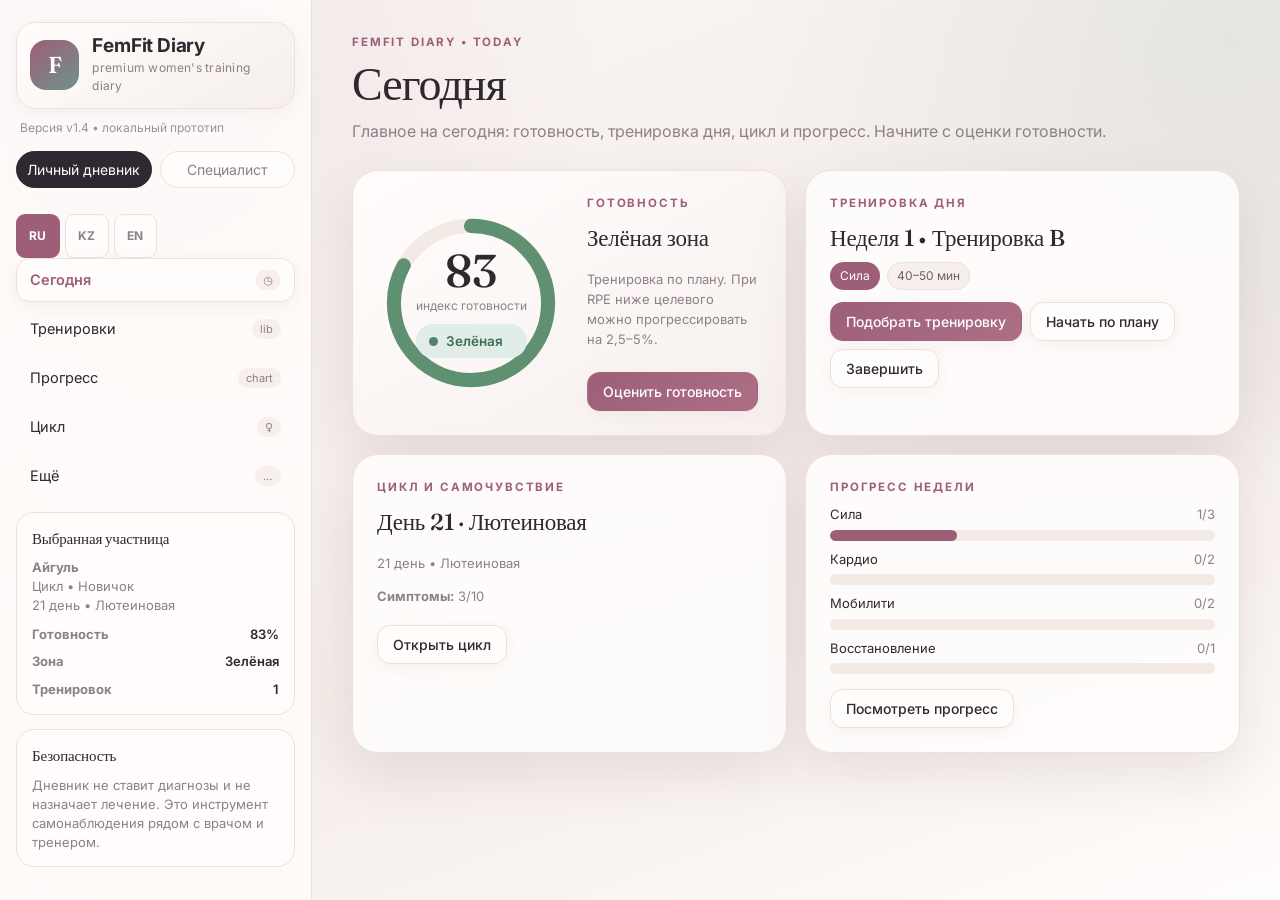
==== commit 7233cdb1: "Add files via upload" ====
--- a/app.html
+++ b/app.html
@@ -15,7 +15,301 @@
   <link rel="preconnect" href="https://fonts.googleapis.com">
   <link rel="preconnect" href="https://fonts.gstatic.com" crossorigin>
   <link href="https://fonts.googleapis.com/css2?family=Fraunces:opsz,wght@9..144,400;9..144,500;9..144,600&family=Inter:wght@400;500;600;700&display=swap" rel="stylesheet">
-  <link rel="stylesheet" href="assets/css/styles.css" />
+  <style>
+/* FemFit Diary — styles.css (вынесено из app.html). Подключается относительным путём для GitHub Pages и будущей упаковки. */
+:root{
+      --porcelain:#faf6f4; --cream:#f3eae5; --panel:#fffdfc; --panel2:#f6efeb;
+      --ink:#2f2830; --muted:#8d8088; --line:#ece1dc;
+      --plum:#9d5e78; --plum2:#b87e94; --plum-soft:#efdde4;
+      --sage:#6f938a; --sage2:#8fb1a8; --sage-soft:#e0ede9;
+      --gold:#c2a36b;
+      --green:#5f9072; --yellow:#bb8f3f; --orange:#c47c4e; --red:#c25e66; --blue:#6f89a7;
+      --accent:var(--plum); --accent2:var(--plum2);
+      --shadow-sm:0 4px 16px rgba(95,60,70,.06);
+      --shadow:0 22px 54px rgba(95,55,70,.11);
+      --radius:26px; --sidebar:312px;
+      --font-ui:'Inter',ui-sans-serif,system-ui,-apple-system,'Segoe UI',Roboto,sans-serif;
+      --font-display:'Fraunces',Georgia,'Times New Roman',serif;
+    }
+    *{box-sizing:border-box}
+    html{scroll-behavior:smooth}
+    body{margin:0;font-family:var(--font-ui);color:var(--ink);font-size:15px;line-height:1.5;-webkit-font-smoothing:antialiased;
+      background:
+        radial-gradient(circle at 8% 2%,rgba(157,94,120,.10),transparent 34%),
+        radial-gradient(circle at 96% 4%,rgba(111,147,138,.12),transparent 32%),
+        linear-gradient(160deg,#faf6f4,#f4ece8 60%,#fffdfc);min-height:100vh}
+    button,input,select,textarea{font-family:inherit}
+    h1,h2,h3,h4{font-family:var(--font-display);font-weight:500;letter-spacing:-.01em}
+    ::selection{background:var(--plum-soft)}
+    :focus-visible{outline:2px solid var(--plum);outline-offset:2px}
+
+    .app{display:grid;grid-template-columns:var(--sidebar) 1fr;min-height:100vh}
+    .sidebar{position:sticky;top:0;height:100vh;padding:22px 16px;border-right:1px solid var(--line);background:rgba(255,253,252,.82);backdrop-filter:blur(18px);overflow:auto}
+    .brand{display:flex;gap:13px;align-items:center;padding:13px;border:1px solid var(--line);border-radius:20px;background:linear-gradient(150deg,#fffdfc,#f6efeb);box-shadow:var(--shadow-sm);margin-bottom:6px}
+    .brand-mark{width:50px;height:50px;border-radius:16px;display:grid;place-items:center;background:linear-gradient(140deg,var(--plum),var(--sage));color:#fff;font-family:var(--font-display);font-weight:600;font-size:23px}
+    .brand h1{margin:0;font-size:19px;line-height:1.05}
+    .brand p{margin:3px 0 0;color:var(--muted);font-size:12px;letter-spacing:.02em}
+    .version{font-size:12px;color:#a08e96;margin:10px 0 14px 4px}
+    .role-switch{display:grid;grid-template-columns:1fr 1fr;gap:8px;margin-bottom:14px}
+    .role-switch button{border:1px solid var(--line);border-radius:999px;padding:9px;background:var(--panel);color:var(--muted);cursor:pointer;font-size:14px;transition:.16s}
+    .role-switch button.active{background:var(--ink);color:#fff;border-color:var(--ink)}
+    .nav{display:grid;gap:5px}
+    .nav button{width:100%;text-align:left;border:1px solid transparent;border-radius:14px;background:transparent;color:var(--ink);padding:11px 13px;font-size:14.5px;cursor:pointer;transition:.16s ease;display:flex;align-items:center;justify-content:space-between;gap:8px}
+    .nav button:hover,.nav button.active{background:var(--panel);border-color:var(--line);box-shadow:var(--shadow-sm);color:var(--plum)}
+    .nav button.active{font-weight:600}
+    .badge{font-size:11px;color:var(--muted);padding:3px 8px;border-radius:999px;background:var(--panel2);white-space:nowrap}
+    .side-card{margin-top:14px;padding:15px;border-radius:18px;border:1px solid var(--line);background:rgba(255,253,252,.8)}
+    .side-card h3{margin:0 0 8px;font-size:15px}
+    .side-card p{margin:0;color:var(--muted);font-size:13px;line-height:1.45}
+    .mini-status{display:grid;gap:8px;margin-top:10px}
+    .mini-status span{display:flex;justify-content:space-between;gap:12px;font-size:13px;color:var(--muted)}
+    .mini-status em{font-style:normal;color:var(--ink);font-weight:600}
+
+    .content{padding:34px 40px 70px;max-width:1480px;width:100%;margin:0 auto}
+    .topbar{display:flex;justify-content:space-between;gap:20px;align-items:flex-start;margin-bottom:26px}
+    .kicker{color:var(--plum);text-transform:uppercase;letter-spacing:.16em;font-size:11.5px;font-weight:700;margin-bottom:9px;font-family:var(--font-ui)}
+    .page-title{font-size:clamp(30px,4vw,46px);line-height:1.04;margin:0;letter-spacing:-.02em}
+    .page-subtitle{color:var(--muted);margin:11px 0 0;max-width:860px;line-height:1.55;font-size:16px}
+    .toolbar{display:flex;flex-wrap:wrap;gap:10px;justify-content:flex-end}
+    .section{display:none}
+    .section.active{display:block;animation:fade .22s ease}
+    @keyframes fade{from{opacity:0;transform:translateY(6px)}to{opacity:1;transform:none}}
+
+    .grid{display:grid;gap:18px}
+    .cols-2{grid-template-columns:repeat(2,minmax(0,1fr))}
+    .cols-3{grid-template-columns:repeat(3,minmax(0,1fr))}
+    .cols-4{grid-template-columns:repeat(4,minmax(0,1fr))}
+    .cols-5{grid-template-columns:repeat(5,minmax(0,1fr))}
+    .card{border:1px solid var(--line);background:rgba(255,253,252,.92);border-radius:var(--radius);box-shadow:var(--shadow);padding:24px}
+    .card.soft{background:rgba(246,239,235,.7);box-shadow:none}
+    .card.hero{background:linear-gradient(150deg,#fffdfc,#f7f0ee);overflow:hidden}
+    .card h2,.card h3{margin:0 0 12px}
+    .card h2{font-size:23px}
+    .card h3{font-size:18px}
+    .card p{color:var(--muted);line-height:1.55}
+    .muted{color:var(--muted)}.small{font-size:13px}.tiny{font-size:12px}
+    .divider{height:1px;background:var(--line);margin:18px 0}
+    .zone{padding:7px 13px;border-radius:999px;font-weight:600;display:inline-flex;align-items:center;gap:8px;font-size:13.5px;font-family:var(--font-ui)}
+    .zone::before{content:"";width:9px;height:9px;border-radius:50%;background:currentColor;opacity:.85}
+    .zone.green{background:var(--sage-soft);color:#3f6f53}
+    .zone.yellow{background:#fbf1dd;color:#856221}
+    .zone.orange{background:#fbe9dd;color:#9a5a31}
+    .zone.red{background:#fbe2e3;color:#9c3f47}
+    .zone.blue{background:#eaf1f8;color:#4f6c8a}
+
+    .btn{border:1px solid var(--line);border-radius:13px;background:var(--panel);color:var(--ink);padding:10px 15px;font-size:14px;font-weight:500;cursor:pointer;transition:.16s ease;box-shadow:var(--shadow-sm);display:inline-flex;gap:8px;align-items:center;justify-content:center}
+    .btn:hover{transform:translateY(-1px);box-shadow:0 12px 26px rgba(95,60,70,.12)}
+    .btn:active{transform:translateY(0)}
+    .btn.primary{background:linear-gradient(140deg,var(--plum),#ad6e86);color:#fff;border-color:transparent}
+    .btn.green{background:linear-gradient(140deg,var(--sage),#7da498);color:#fff;border-color:transparent}
+    .btn.gold{background:linear-gradient(140deg,var(--gold),#d2bb84);color:#fff;border-color:transparent}
+    .btn.danger{background:#fdf3f3;color:var(--red);border-color:#eccacd}
+    .btn.ghost{box-shadow:none;background:transparent}
+    .btn.smallbtn{padding:6px 13px;font-size:13px;border-radius:11px;min-height:44px;display:inline-flex;align-items:center;justify-content:center}
+
+    .input-grid{display:grid;grid-template-columns:repeat(4,minmax(0,1fr));gap:13px}
+    .field{display:grid;gap:6px}
+    .field label{font-size:13px;color:#7c6c74;display:flex;align-items:center;gap:6px}
+    .field input,.field select,.field textarea{width:100%;border:1px solid var(--line);background:var(--panel);border-radius:13px;padding:11px 13px;font-size:15px;color:var(--ink);outline:none;transition:.14s}
+    .field textarea{min-height:90px;resize:vertical}
+    .field input:focus,.field select:focus,.field textarea:focus{border-color:var(--plum2);box-shadow:0 0 0 4px rgba(157,94,120,.13)}
+
+    .hint{display:inline-grid;place-items:center;width:17px;height:17px;border-radius:50%;background:var(--plum-soft);color:var(--plum);font-size:11px;font-weight:700;cursor:help;position:relative;font-family:var(--font-ui);flex:none}
+    .hint:hover,.hint:focus{outline:none}
+    .hint::after{content:attr(data-tip);position:absolute;left:50%;bottom:calc(100% + 9px);transform:translateX(-50%) translateY(4px);width:230px;background:var(--ink);color:#fff;font-size:12px;font-weight:400;line-height:1.45;padding:10px 12px;border-radius:12px;box-shadow:var(--shadow);opacity:0;pointer-events:none;transition:.16s;z-index:50}
+    .hint::before{content:"";position:absolute;left:50%;bottom:calc(100% + 3px);transform:translateX(-50%);border:6px solid transparent;border-top-color:var(--ink);opacity:0;transition:.16s;z-index:50}
+    .hint:hover::after,.hint:focus::after,.hint:hover::before,.hint:focus::before{opacity:1;transform:translateX(-50%) translateY(0)}
+
+    .choice-grid{display:grid;grid-template-columns:repeat(3,minmax(0,1fr));gap:14px}
+    .choice{border:1px solid var(--line);border-radius:18px;padding:17px;background:var(--panel);cursor:pointer;transition:.16s ease}
+    .choice h3{margin:0 0 7px;font-size:17px}
+    .choice p{margin:0;color:var(--muted);font-size:13.5px;line-height:1.45}
+    .choice:hover{border-color:var(--plum2)}
+    .choice.active{border-color:var(--plum);box-shadow:0 14px 34px rgba(157,94,120,.16);background:linear-gradient(150deg,#fffdfc,#fbeff3)}
+
+    .metric{padding:19px;border:1px solid var(--line);border-radius:18px;background:linear-gradient(150deg,#fffdfc,#f7f0ec);box-shadow:var(--shadow-sm)}
+    .metric .label{color:var(--muted);font-size:12.5px;display:flex;align-items:center;gap:6px}
+    .metric .value{font-family:var(--font-display);font-size:30px;font-weight:500;margin-top:6px;line-height:1.1}
+    .metric .note{font-size:12px;color:var(--muted);margin-top:7px;line-height:1.4}
+
+    .progressbar{height:11px;background:var(--cream);border-radius:999px;overflow:hidden}
+    .progressbar>span{display:block;height:100%;border-radius:999px;background:linear-gradient(90deg,var(--plum2),var(--plum));width:0;transition:width .6s ease}
+
+    /* ---- signature rings ---- */
+    .ringwrap{display:flex;gap:22px;align-items:center;flex-wrap:wrap}
+    .ring{position:relative;width:188px;height:188px;flex:none}
+    .ring svg{width:100%;height:100%;transform:rotate(-90deg)}
+    .cycle-ring svg{transform:none}
+    .ring-track{fill:none;stroke:var(--cream);stroke-width:15}
+    .ring-arc{fill:none;stroke-width:15;stroke-linecap:round;animation:ringdraw 1.15s cubic-bezier(.22,1,.36,1) forwards}
+    @keyframes ringdraw{from{stroke-dashoffset:var(--circ)}to{stroke-dashoffset:var(--off)}}
+    .cycle-marker{fill:#fff;stroke:var(--ink);stroke-width:3}
+    .ring-center{position:absolute;inset:0;display:grid;place-content:center;text-align:center;gap:3px}
+    .ring-num{font-family:var(--font-display);font-size:46px;font-weight:500;line-height:1}
+    .ring-unit{font-size:12px;color:var(--muted)}
+    .phase-tag{font-size:13px;font-weight:600;color:var(--plum);margin-top:2px}
+    .ring-center .zone{margin-top:6px}
+    .cyclegend{display:flex;flex-wrap:wrap;gap:10px;margin-top:6px}
+    .cyclegend span{display:inline-flex;align-items:center;gap:6px;font-size:12px;color:var(--muted)}
+    .cyclegend i{width:10px;height:10px;border-radius:3px;display:inline-block}
+
+    /* ---- step flow (Сегодня) ---- */
+    .stepflow{display:grid;gap:14px}
+    .step{display:grid;grid-template-columns:auto 1fr;gap:14px;align-items:start;border:1px solid var(--line);border-radius:18px;background:var(--panel);padding:16px 18px}
+    .step .num{width:30px;height:30px;border-radius:50%;display:grid;place-items:center;background:var(--plum-soft);color:var(--plum);font-weight:700;font-family:var(--font-display);font-size:15px}
+    .step.done .num{background:var(--sage-soft);color:#3f6f53}
+    .step h3{margin:0 0 4px;font-size:16px}
+    .step p{margin:0;color:var(--muted);font-size:13.5px}
+
+    /* ---- set editor (mobile-first cards) ---- */
+    .seteditor{display:grid;gap:9px}
+    .setrow{display:grid;grid-template-columns:30px repeat(5,1fr) auto;gap:9px;align-items:end;background:var(--panel);border:1px solid var(--line);border-radius:14px;padding:10px}
+    .setrow .sn{font-family:var(--font-display);font-size:18px;color:var(--plum);align-self:center;text-align:center}
+    .setrow .minif{display:grid;gap:4px}
+    .setrow .minif label{font-size:11px;color:var(--muted)}
+    .setrow .minif input{width:100%;border:1px solid var(--line);background:var(--panel2);border-radius:10px;padding:8px;font-size:14px;text-align:center}
+    .setrow .e1{align-self:center;text-align:center;font-size:12px;color:var(--muted);white-space:nowrap}
+    .setrow .e1 b{display:block;color:var(--ink);font-size:15px;font-family:var(--font-display)}
+
+    .summary-badge{display:inline-flex;align-items:center;gap:6px;font-size:12.5px;font-weight:600;padding:5px 11px;border-radius:999px}
+    .summary-badge.done{background:var(--sage-soft);color:#3f6f53}
+    .summary-badge.partial{background:#fbf1dd;color:#856221}
+    .summary-badge.skipped{background:#f0ebed;color:#796b72}
+    .summary-badge.none{background:var(--panel2);color:var(--muted)}
+
+    .client-list{display:grid;gap:12px}
+    .client-row{display:grid;grid-template-columns:1.4fr .75fr .75fr .75fr auto;gap:12px;align-items:center;padding:15px;border:1px solid var(--line);border-radius:18px;background:var(--panel);cursor:pointer;transition:.16s}
+    .client-row:hover{border-color:var(--plum2)}
+    .client-row.active{border-color:var(--plum);box-shadow:0 12px 28px rgba(157,94,120,.15)}
+
+    table{width:100%;border-collapse:separate;border-spacing:0;overflow:hidden;border-radius:16px;border:1px solid var(--line);background:var(--panel)}
+    th,td{padding:11px 12px;border-bottom:1px solid var(--line);border-right:1px solid var(--line);vertical-align:middle;font-size:13.5px}
+    th{background:var(--panel2);color:#6f5f67;font-weight:600;text-align:center;font-family:var(--font-ui)}
+    td{text-align:left;color:var(--ink)}
+    tr:last-child td{border-bottom:0}
+    td:last-child,th:last-child{border-right:0}
+    .table-wrap{overflow:auto;border-radius:16px}
+    .num{text-align:center;white-space:nowrap}.nowrap{white-space:nowrap}
+    .row-actions{display:flex;gap:8px;flex-wrap:wrap;justify-content:flex-end}
+    .empty{padding:28px;border:1px dashed var(--line);border-radius:16px;color:var(--muted);background:rgba(255,253,252,.7);text-align:center}
+
+    .chart{height:210px;border:1px solid var(--line);border-radius:18px;background:linear-gradient(180deg,#fffdfc,#f9f3ef);padding:12px;position:relative}
+    .chart svg{width:100%;height:100%;display:block}
+    .barlist{display:grid;gap:9px}
+    .barrow{display:grid;grid-template-columns:150px 1fr 64px;gap:10px;align-items:center;font-size:13px}
+    .bar{height:11px;background:var(--cream);border-radius:999px;overflow:hidden}
+    .bar span{display:block;height:100%;background:linear-gradient(90deg,var(--sage),var(--plum2));border-radius:999px}
+
+    .lib-card{border:1px solid var(--line);border-radius:18px;background:var(--panel);padding:16px;display:grid;gap:8px}
+    .lib-card h4{font-size:17px;margin:0}
+    .tagline{display:flex;gap:7px;flex-wrap:wrap}
+    .tag{font-size:12px;color:#6f5f67;background:var(--panel2);border:1px solid var(--line);border-radius:999px;padding:4px 9px}
+
+    .warning-list{display:grid;gap:10px}
+    .warning{border:1px solid #eccacd;background:#fdf4f4;border-radius:16px;padding:15px;display:grid;grid-template-columns:auto 1fr;gap:12px;align-items:start}
+    .warning .wm{width:30px;height:30px;border-radius:9px;display:grid;place-items:center;background:#f7dadc;color:#9c3f47;flex:none;font-size:16px}
+    .warning h4{margin:0 0 4px;color:#9c3f47;font-size:14px}
+    .warning p{margin:0;color:#6f5258;font-size:13.5px}
+
+    .report-box{white-space:pre-wrap;line-height:1.55;color:#3a3138;background:var(--panel);border:1px solid var(--line);border-radius:16px;padding:18px;font-size:13.5px}
+
+    .toast{position:fixed;right:22px;bottom:22px;background:var(--ink);color:#fff;border-radius:14px;padding:13px 17px;box-shadow:var(--shadow);opacity:0;transform:translateY(10px);transition:.2s ease;z-index:1000;font-size:14px}
+    .toast.show{opacity:1;transform:none}
+    .modal{position:fixed;inset:0;background:rgba(47,40,48,.4);backdrop-filter:blur(3px);display:none;align-items:center;justify-content:center;padding:20px;z-index:100}
+    .modal.show{display:flex}
+    .modal-card{max-width:900px;width:100%;max-height:88vh;overflow:auto;background:var(--panel);border:1px solid var(--line);border-radius:24px;box-shadow:0 30px 90px rgba(45,30,40,.32);padding:26px}
+    .modal-card h2{margin-top:0}
+
+    /* ---- mobile chrome ---- */
+    .mobilebar{display:none}
+    .scrim{display:none}
+    .tabbar{display:none}
+
+    @media(max-width:1160px){
+      :root{--sidebar:264px}
+      .cols-4,.cols-5{grid-template-columns:repeat(2,minmax(0,1fr))}
+      .input-grid{grid-template-columns:repeat(2,minmax(0,1fr))}
+      .choice-grid{grid-template-columns:1fr}
+      .client-row{grid-template-columns:1fr 1fr}
+      .content{padding:28px 24px 60px}
+      .barrow{grid-template-columns:130px 1fr 56px}
+    }
+    @media(max-width:860px){
+      .app{grid-template-columns:1fr}
+      .sidebar{position:fixed;top:0;left:0;width:280px;height:100vh;z-index:90;transform:translateX(-104%);transition:transform .26s cubic-bezier(.4,0,.2,1);border-right:1px solid var(--line);box-shadow:0 0 60px rgba(45,30,40,.18)}
+      .app.drawer-open .sidebar{transform:none}
+      .scrim{display:block;position:fixed;inset:0;background:rgba(47,40,48,.4);opacity:0;pointer-events:none;transition:.22s;z-index:80}
+      .app.drawer-open .scrim{opacity:1;pointer-events:auto}
+      .mobilebar{display:flex;align-items:center;gap:12px;position:sticky;top:0;z-index:60;margin:-22px -16px 18px;padding:12px 16px;background:rgba(250,246,244,.92);backdrop-filter:blur(14px);border-bottom:1px solid var(--line)}
+      .mobilebar .menu{width:42px;height:42px;border-radius:13px;border:1px solid var(--line);background:var(--panel);display:grid;place-items:center;cursor:pointer}
+      .mobilebar .menu span{width:18px;height:2px;background:var(--ink);box-shadow:0 -5px 0 var(--ink),0 5px 0 var(--ink)}
+      .mobilebar .mb-title{font-family:var(--font-display);font-size:18px;flex:1}
+      .mobilebar .mb-role{font-size:12px;color:var(--muted);border:1px solid var(--line);border-radius:999px;padding:5px 11px;background:var(--panel)}
+      .content{padding:22px 16px 96px}
+      .topbar{display:block}
+      .toolbar{justify-content:flex-start;margin-top:14px}
+      .cols-2,.cols-3,.cols-4,.cols-5,.input-grid{grid-template-columns:1fr}
+      .page-title{font-size:30px}
+      .client-row{grid-template-columns:1fr 1fr}
+      .metric .value{font-size:26px}
+      .card{padding:18px;border-radius:20px}
+      .ring{width:168px;height:168px}
+      .ringwrap{justify-content:center}
+      .setrow{grid-template-columns:repeat(3,1fr);gap:8px}
+      .setrow .sn{grid-column:1/-1;text-align:left}
+      .setrow .e1{grid-column:1/-1;text-align:left;display:flex;gap:8px;align-items:baseline}
+      .tabbar{display:grid;grid-auto-flow:column;grid-auto-columns:1fr;position:fixed;bottom:0;left:0;right:0;z-index:70;background:rgba(255,253,252,.94);backdrop-filter:blur(16px);border-top:1px solid var(--line);padding:7px 6px max(7px,env(safe-area-inset-bottom))}
+      .tabbar button{border:0;background:transparent;display:grid;justify-items:center;gap:3px;padding:6px 2px;cursor:pointer;color:var(--muted);font-size:10.5px;font-weight:500}
+      .tabbar button .ic{width:23px;height:23px;display:grid;place-items:center;font-size:18px;line-height:1}
+      .tabbar button.active{color:var(--plum)}
+      .warning{grid-template-columns:1fr}
+      .modal-card{padding:20px;border-radius:20px}
+    }
+    @media(prefers-reduced-motion:reduce){
+      .ring-arc{animation:none;stroke-dashoffset:var(--off)}
+      .section.active{animation:none}
+      *{scroll-behavior:auto}
+    }
+  
+  .backbtn{display:inline-flex;align-items:center;gap:6px;min-height:44px;padding:8px 14px;border:1px solid var(--line);background:var(--panel);color:var(--muted);border-radius:11px;font-size:14px;font-weight:600;cursor:pointer;margin-bottom:12px;transition:.15s}
+  .backbtn:hover{color:var(--ink);border-color:var(--plum2)}
+  .backbtn:focus-visible{outline:2px solid var(--plum);outline-offset:2px}
+  .modal-back{margin-bottom:14px}
+
+  .reclist{margin:8px 0 0;padding-left:18px}
+  .reclist li{margin:4px 0;font-size:14px}
+  .whybox{border:1px solid var(--line);border-radius:12px;padding:10px 14px;background:var(--panel);margin-top:4px}
+  .whybox summary{cursor:pointer;font-weight:600;color:var(--plum);list-style:none}
+  .whybox summary::-webkit-details-marker{display:none}
+  .choice-grid button.choice{font:inherit;width:100%;min-height:44px;cursor:pointer}
+
+  .lang-switch{display:inline-flex;gap:5px;flex-wrap:wrap}
+  .role-switch + .lang-switch{margin-top:12px}
+  .lang-switch button{min-height:44px;padding:6px 12px;border-radius:9px;border:1px solid var(--line);background:var(--panel);color:var(--muted);font-weight:700;font-size:12px;letter-spacing:.04em;cursor:pointer;transition:.15s}
+  .lang-switch button.active{background:var(--plum);color:#fff;border-color:transparent}
+  .lang-switch button:focus-visible{outline:2px solid var(--plum);outline-offset:2px}
+  .mobilebar .lang-switch{margin-left:8px}
+  .mobilebar .lang-switch button{min-height:44px;padding:5px 10px;font-size:11px}
+
+  /* --- a11y / mobile QA (Этап 7) --- */
+  .brand .brand-name{margin:0;font-size:19px;line-height:1.05;font-weight:700;letter-spacing:-.01em}
+  a:focus-visible,button:focus-visible,[tabindex]:focus-visible,input:focus-visible,select:focus-visible,textarea:focus-visible{outline:2px solid var(--accent);outline-offset:2px}
+  @media(max-width:480px){html,body{overflow-x:hidden}}
+
+  /* exercise methodology library (структура; контент — отдельный эксперт) */
+  .ex-media{display:grid;grid-template-columns:1fr 1fr;gap:10px;margin:12px 0}
+  .ex-slot{aspect-ratio:4/3;border:1px dashed var(--line);border-radius:14px;display:grid;place-items:center;background:var(--panel);overflow:hidden}
+  .ex-slot img,.ex-slot video{width:100%;height:100%;object-fit:cover}
+  .ex-slot-ic{font-size:26px;color:var(--line)}
+  .ex-sect{margin-top:12px}.ex-sect h4{margin:0 0 4px;font-size:14px}
+  details.exgroup{border:1px solid var(--line);border-radius:12px;padding:8px 12px;margin-top:8px}
+  details.exgroup summary{cursor:pointer;font-weight:600;list-style:none}
+  details.exgroup summary::-webkit-details-marker{display:none}
+  .exlist{display:flex;flex-wrap:wrap;gap:8px;margin-top:10px}
+  .exitem{min-height:44px;padding:8px 12px;border:1px solid var(--line);border-radius:10px;background:var(--panel);color:var(--ink);cursor:pointer;font-size:13px}
+  .exitem:focus-visible{outline:2px solid var(--accent);outline-offset:2px}
+
+</style>
 <!-- TODO: подключить аналитику (Plausible / GA / Метрика). Ключевые действия можно помечать data-event. -->
 </head>
 <body>
@@ -78,7 +372,816 @@
 <nav class="tabbar" id="tabbar"></nav>
 <div class="toast" id="toast"></div>
 <div class="modal" id="modal"><div class="modal-card" id="modalCard"></div></div>
-<script src="assets/js/app.js"></script>
+<script>
+/* FemFit Diary — app.js (основная логика, вынесена из app.html единым модулем-IIFE).
+   Подключается относительным путём; область видимости не менялась.
+   TODO: при переходе на сборщик/ES-модули разнести на app/i18n/data/storage/recommendation/progress/safety/pwa.js. */
+(function(){
+const STORAGE_KEY='femfit_diary_360_v13';
+/* =====================================================================
+   DATA LAYER (StorageService + модели данных + роли) — port-ready
+   Единый слой доступа к данным. Сейчас работает через localStorage,
+   готов к замене на API без изменения вызывающего кода.
+   TODO: заменить StorageService на API-синхронизацию после подключения backend.
+   TODO: добавить авторизацию и защищённые аккаунты после подключения backend.
+   TODO: перед облачной версией провести юридическую и privacy-проверку модели хранения данных.
+   TODO: при переходе на React Native / Flutter переиспользовать модели данных,
+         тексты, алгоритмы подбора тренировки и расчёта прогресса.
+   ===================================================================== */
+const ROLES={PARTICIPANT:'participant',SPECIALIST:'specialist',CLINIC_ADMIN:'clinic_admin'}; /* clinic_admin — будущая роль */
+const StorageService={
+  /* --- сырой слой: единственное место, где приложение трогает localStorage --- */
+  _read(){ try{const raw=localStorage.getItem(STORAGE_KEY); return raw?JSON.parse(raw):null;}catch(e){return null;} },
+  _load(){ const raw=this._read(); return raw?merge(defaultState(),raw):defaultState(); },
+  _save(st){ try{localStorage.setItem(STORAGE_KEY,JSON.stringify(st));}catch(e){} },
+  _clear(){ try{localStorage.removeItem(STORAGE_KEY);}catch(e){} },
+  setLangPref(l){ try{localStorage.setItem('femfit_lang',l);}catch(e){} },
+  getLangPref(){ try{return localStorage.getItem('femfit_lang');}catch(e){return null;} },
+  /* --- доменный API (работает с активной участницей) --- */
+  getUserProfile(){ const c=client()||{}; return createUserProfile({id:c.id,name:c.name,language:(state.language||'ru'),ageRange:c.ageRange,cycleMode:c.mode,trainingLevel:c.level,trainingGoal:c.goal,equipment:c.equipment,limitations:c.limitations,selectedPlanId:c.activeProgramId}); },
+  saveUserProfile(p){ const c=client(); if(!c||!p)return; if(p.name!=null)c.name=p.name; if(p.cycleMode)c.mode=p.cycleMode; if(p.trainingLevel)c.level=p.trainingLevel; if(p.equipment)c.equipment=p.equipment; if(p.limitations!=null)c.limitations=p.limitations; if(p.selectedPlanId!==undefined)c.activeProgramId=p.selectedPlanId; save(); },
+  getReadinessHistory(){ return (client()||{}).checkins||[]; },
+  saveReadiness(entry){ const c=client(); if(!c)return; (c.checkins=c.checkins||[]).unshift(entry); save(); },
+  getWorkoutHistory(){ return (client()||{}).workouts||[]; },
+  saveWorkoutSession(session){ const c=client(); if(!c)return; (c.workouts=c.workouts||[]).unshift(session); save(); },
+  getCycleHistory(){ return (client()||{}).cycleEntries||[]; },
+  saveCycleEntry(entry){ const c=client(); if(!c)return; (c.cycleEntries=c.cycleEntries||[]).unshift(entry); save(); },
+  getSelectedPlan(){ return (typeof activeProgram==='function')?activeProgram(client()):null; },
+  saveSelectedPlan(planId){ const c=client(); if(!c)return; c.activeProgramId=planId; save(); },
+  exportData(){ return window.exportData(); },
+  importData(ev){ return window.importData(ev); }
+};
+/* currentUser / роли — заготовка под аккаунты (НЕ «Клиентка») */
+function currentUser(){ const c=client()||{}; return {id:c.id||null, role:(state.role==='pro'?ROLES.SPECIALIST:ROLES.PARTICIPANT), name:c.name||'', language:(state.language||'ru'), trainingMode:c.mode||'cycle', cycleMode:c.mode||'cycle', selectedPlanId:c.activeProgramId||null, createdAt:c.createdAt||null}; }
+function getParticipants(){ return (state.clients||[]).map(c=>({ id:c.id, name:c.name, ageRange:c.ageRange||'', cycleMode:c.mode, selectedPlan:((c.programs||[]).find(p=>p.id===c.activeProgramId)||{}).name||null, lastReadiness:(typeof readinessScore==='function'?readinessScore(c):null), lastWorkout:((c.workouts||[])[0]||{}).date||null, weeklyProgress:(typeof calculateWeeklyProgress==='function'?calculateWeeklyProgress(c).planCompletion:null), safetySignals:((((typeof latestCheckin==='function')?latestCheckin(c):null)||{}).pain>=6) })); }
+/* ---- модели данных (фабрики: одна форма для текущего кода и будущего backend/RN/Flutter) ---- */
+function createUserProfile(o={}){return {id:o.id||(typeof uid==='function'?uid():String(Date.now())),name:o.name||'',language:o.language||'ru',ageRange:o.ageRange||'',cycleMode:o.cycleMode||'cycle',trainingLevel:o.trainingLevel||'start',trainingGoal:o.trainingGoal||'',equipment:o.equipment||[],limitations:o.limitations||'',selectedPlanId:o.selectedPlanId||null};}
+function createReadinessEntry(o={}){return {id:o.id||uid(),date:o.date||todayISO(),sleep:o.sleep??null,energy:o.energy??null,stress:o.stress??null,soreness:o.soreness??null,pain:o.pain??null,mood:o.mood??null,readinessScore:o.readinessScore??null,readinessZone:o.readinessZone||'',notes:o.notes||''};}
+function createCycleEntry(o={}){return {id:o.id||uid(),date:o.date||todayISO(),cycleDay:o.cycleDay??null,phase:o.phase||'',symptoms:o.symptoms||[],bleeding:o.bleeding||'',discomfort:o.discomfort||'',notes:o.notes||'',menopauseStatus:o.menopauseStatus||''};}
+function createTrainingPlan(o={}){return {id:o.id||uid(),title:o.title||'',durationWeeks:o.durationWeeks||12,level:o.level||'start',cycleMode:o.cycleMode||'cycle',weeklyStructure:o.weeklyStructure||[],workouts:o.workouts||[],progressionRules:o.progressionRules||'',deloadWeeks:o.deloadWeeks||[4,8]};}
+function createWorkoutTemplate(o={}){return {id:o.id||uid(),title:o.title||'',type:o.type||'strength',duration:o.duration||30,level:o.level||'start',equipment:o.equipment||[],targetRPE:o.targetRPE||'',exercises:o.exercises||[],safetyNotes:o.safetyNotes||''};}
+function createWorkoutSession(o={}){return {id:o.id||uid(),date:o.date||todayISO(),templateId:o.templateId||null,status:o.status||'',duration:o.duration||null,averageRPE:o.averageRPE??null,painBefore:o.painBefore??null,painAfter:o.painAfter??null,strengthSets:o.strengthSets||[],cardioData:o.cardioData||null,mobilityData:o.mobilityData||null,notes:o.notes||''};}
+function createExercise(o={}){return {id:o.id||uid(),title:o.title||'',category:o.category||'',movementPattern:o.movementPattern||'',level:o.level||'',equipment:o.equipment||[],shortCue:o.shortCue||'',fullMethodology:o.fullMethodology||'',commonMistakes:o.commonMistakes||[],regressions:o.regressions||[],progressions:o.progressions||[],limitations:o.limitations||'',imageUrl:o.imageUrl||'',videoUrl:o.videoUrl||''};}
+function createProgressSummary(o={}){return {weekNumber:o.weekNumber||1,planCompletion:o.planCompletion||0,strengthCompleted:o.strengthCompleted||0,cardioCompleted:o.cardioCompleted||0,mobilityCompleted:o.mobilityCompleted||0,recoveryCompleted:o.recoveryCompleted||0,averageReadiness:o.averageReadiness||0,averageRPE:o.averageRPE||0,averagePain:o.averagePain||0,recommendation:o.recommendation||''};}
+/* Публичный API слоя данных (для будущих модулей / переноса). */
+window.StorageService=StorageService; window.ROLES=ROLES; window.currentUser=currentUser; window.getParticipants=getParticipants;
+window.createUserProfile=createUserProfile; window.createReadinessEntry=createReadinessEntry; window.createCycleEntry=createCycleEntry; window.createTrainingPlan=createTrainingPlan; window.createWorkoutTemplate=createWorkoutTemplate; window.createWorkoutSession=createWorkoutSession; window.createExercise=createExercise; window.createProgressSummary=createProgressSummary;
+
+const $=id=>document.getElementById(id);
+const todayISO=()=>new Date().toISOString().slice(0,10);
+const uid=()=>Math.random().toString(36).slice(2,10)+Date.now().toString(36).slice(-4);
+const esc=s=>String(s??'').replace(/[&<>"']/g,m=>({'&':'&amp;','<':'&lt;','>':'&gt;','"':'&quot;',"'":'&#39;'}[m]));
+const fmt=(n,d=0)=>Number(n||0).toLocaleString('ru-RU',{maximumFractionDigits:d,minimumFractionDigits:d});
+const modes={cycle:'Цикл',peri:'Перименопауза',post:'Постменопауза'};
+const levels=['Новичок','Средний','Продвинутый'];
+const patterns=['Коленно-доминантный','Тазово-доминантный','Горизонтальный жим','Горизонтальная тяга','Вертикальный жим','Вертикальная тяга','Кор','ВПН/лопатка','Переноски','Баланс','Кардио'];
+const equipment=['Тренажёр','Блок','Свободные веса','Собственный вес','Резинки','Функциональное','Кардио'];
+const clientNav=[['today','Сегодня','◷'],['library','Тренировки','lib'],['progress','Прогресс','chart'],['female','Цикл','♀'],['more','Ещё','…']];
+const proNav=[['pro','Мои участницы','clients'],['report','Отчёт','report'],['dashboard','Дашборд участницы','dash'],['progress','Прогресс','chart'],['library','Тренировки','lib'],['more','Ещё','…']];
+const baseExercises=[
+{id:'leg_press',name:'Жим ногами',pattern:'Коленно-доминантный',equipment:'Тренажёр',level:'Новичок',muscles:'квадрицепсы, ягодичные',tech:'Таз прижат, колени по линии стоп, контролируемая амплитуда.',errors:'Отрыв таза, замыкание коленей, слишком глубокая амплитуда при боли.',reg:'Уменьшить амплитуду/вес',prog:'Увеличить вес или амплитуду',caution:'Боль в колене/пояснице.'},
+{id:'goblet_squat',name:'Гоблет-присед',pattern:'Коленно-доминантный',equipment:'Свободные веса',level:'Новичок',muscles:'квадрицепсы, ягодичные, кор',tech:'Гантель у груди, колени по стопам, корпус устойчив.',errors:'Завал коленей, потеря пятки, округление спины.',reg:'Присед на ящик',prog:'Фронтальный присед',caution:'Боль в колене/ТБС.'},
+{id:'box_squat',name:'Присед на ящик',pattern:'Коленно-доминантный',equipment:'Собственный вес',level:'Новичок',muscles:'квадрицепсы, ягодичные',tech:'Касание ящика без падения, контроль коленей.',errors:'Падение на опору, потеря корпуса.',reg:'Более высокий ящик',prog:'Гоблет-присед',caution:'Острая боль в колене.'},
+{id:'split_squat',name:'Сплит-присед',pattern:'Коленно-доминантный',equipment:'Свободные веса',level:'Средний',muscles:'квадрицепсы, ягодичные, средняя ягодичная',tech:'Таз ровный, колено по стопе, медленный темп.',errors:'Потеря баланса, завал таза.',reg:'С опорой рукой',prog:'Болгарский сплит-присед',caution:'Колено/ТБС.'},
+{id:'step_up',name:'Степ-ап',pattern:'Коленно-доминантный',equipment:'Собственный вес',level:'Средний',muscles:'ягодичные, квадрицепсы',tech:'Толчок верхней ногой, корпус стабилен.',errors:'Отталкивание нижней ногой, завал колена.',reg:'Низкая платформа',prog:'Гантели',caution:'Боль в колене.'},
+{id:'rdl_db',name:'Румынская тяга с гантелями',pattern:'Тазово-доминантный',equipment:'Свободные веса',level:'Средний',muscles:'задняя поверхность бедра, ягодичные, разгибатели спины',tech:'Таз назад, нейтральная спина, гантели близко.',errors:'Округление спины, превращение в присед.',reg:'Хиндж с палкой',prog:'Румынская тяга со штангой',caution:'Боль в пояснице.'},
+{id:'hip_thrust',name:'Хип-траст',pattern:'Тазово-доминантный',equipment:'Свободные веса',level:'Средний',muscles:'ягодичные, задняя поверхность бедра',tech:'Рёбра вниз, таз подкручен, пауза сверху.',errors:'Переразгибание поясницы.',reg:'Ягодичный мост',prog:'Штанга/тренажёр',caution:'Поясничный дискомфорт.'},
+{id:'glute_bridge',name:'Ягодичный мост',pattern:'Тазово-доминантный',equipment:'Собственный вес',level:'Новичок',muscles:'ягодичные',tech:'Подъём таза без прогиба поясницы.',errors:'Толчок поясницей, отсутствие паузы.',reg:'Меньшая амплитуда',prog:'Хип-траст',caution:'Боль в пояснице.'},
+{id:'back_extension',name:'Гиперэкстензия',pattern:'Тазово-доминантный',equipment:'Тренажёр',level:'Новичок',muscles:'ягодичные, разгибатели спины',tech:'Движение из таза, без переразгибания.',errors:'Рывки, чрезмерный прогиб.',reg:'Малая амплитуда',prog:'С диском',caution:'Поясница.'},
+{id:'leg_curl',name:'Сгибание ног',pattern:'Тазово-доминантный',equipment:'Тренажёр',level:'Новичок',muscles:'задняя поверхность бедра',tech:'Таз стабилен, медленный возврат.',errors:'Рывок, отрыв таза.',reg:'Меньший вес',prog:'Пауза в сокращении',caution:'Судороги/сухожилия.'},
+{id:'chest_press',name:'Жим от груди в тренажёре',pattern:'Горизонтальный жим',equipment:'Тренажёр',level:'Новичок',muscles:'грудные, трицепс, передняя дельта',tech:'Лопатки стабильны, локти не слишком высоко.',errors:'Плечи вперёд, резкий возврат.',reg:'Лёгкий вес',prog:'Жим гантелей',caution:'Боль в плече.'},
+{id:'db_bench',name:'Жим гантелей лёжа',pattern:'Горизонтальный жим',equipment:'Свободные веса',level:'Средний',muscles:'грудные, трицепс',tech:'Контроль амплитуды, нейтральная лопатка.',errors:'Избыточное разведение локтей.',reg:'Тренажёр',prog:'Штанга',caution:'Плечо.'},
+{id:'pushup',name:'Отжимания от опоры',pattern:'Горизонтальный жим',equipment:'Собственный вес',level:'Новичок',muscles:'грудные, трицепс, кор',tech:'Тело одной линией, локти контролируемо.',errors:'Провисание таза.',reg:'Выше опора',prog:'От пола',caution:'Запястье/плечо.'},
+{id:'shoulder_press_machine',name:'Жим плеч в тренажёре',pattern:'Вертикальный жим',equipment:'Тренажёр',level:'Новичок',muscles:'дельтовидные, трицепс',tech:'Корпус стабилен, движение без боли.',errors:'Плечи к ушам, прогиб.',reg:'Меньше амплитуда',prog:'Гантели',caution:'Плечо.'},
+{id:'landmine_press',name:'Landmine press',pattern:'Вертикальный жим',equipment:'Функциональное',level:'Средний',muscles:'передняя дельта, верх груди, трицепс',tech:'Диагональный жим вперёд-вверх, корпус стабилен.',errors:'Ротация корпуса, прогиб.',reg:'Двумя руками',prog:'Одной рукой',caution:'Плечо.'},
+{id:'seated_row',name:'Горизонтальная тяга блока',pattern:'Горизонтальная тяга',equipment:'Блок',level:'Новичок',muscles:'широчайшие, ромбовидные, задняя дельта',tech:'Тянуть локтями, грудь раскрыта.',errors:'Сутулость, рывок корпусом.',reg:'Лёгкий блок',prog:'Пауза в сведении',caution:'Плечо/локоть.'},
+{id:'chest_supported_row',name:'Тяга с опорой грудью',pattern:'Горизонтальная тяга',equipment:'Тренажёр',level:'Средний',muscles:'середина спины, широчайшие',tech:'Грудь на опоре, плечи вниз.',errors:'Рывки, подъём плеч.',reg:'Блок',prog:'Гантели',caution:'Плечо.'},
+{id:'one_arm_cable_row',name:'Тяга одной рукой в блоке',pattern:'Горизонтальная тяга',equipment:'Блок',level:'Средний',muscles:'широчайшие, ромбовидные, кор',tech:'Корпус не вращается, локоть назад.',errors:'Поворот корпуса.',reg:'Двумя руками',prog:'Больше вес',caution:'Слабый кор.'},
+{id:'lat_pulldown',name:'Тяга верхнего блока',pattern:'Вертикальная тяга',equipment:'Блок',level:'Новичок',muscles:'широчайшие, бицепс, нижняя трапеция',tech:'Тяга к верхней груди, не за голову.',errors:'Тяга за голову, рывки.',reg:'Меньше вес',prog:'Подтягивания',caution:'Плечо.'},
+{id:'assisted_pullup',name:'Подтягивания с ассистом',pattern:'Вертикальная тяга',equipment:'Тренажёр',level:'Средний',muscles:'широчайшие, бицепс',tech:'Старт с депрессии лопаток, контроль.',errors:'Рывки, неполная амплитуда.',reg:'Верхний блок',prog:'Подтягивания',caution:'Плечо/локоть.'},
+{id:'dead_bug',name:'Dead bug',pattern:'Кор',equipment:'Собственный вес',level:'Новичок',muscles:'поперечная мышца живота, стабилизаторы таза',tech:'Поясница стабильна, медленный темп.',errors:'Прогиб поясницы.',reg:'Только ноги',prog:'Руки+ноги',caution:'Острая боль в пояснице.'},
+{id:'pallof',name:'Pallof press',pattern:'Кор',equipment:'Блок',level:'Новичок',muscles:'косые, поперечная мышца живота',tech:'Таз неподвижен, корпус не вращается.',errors:'Разворот корпуса.',reg:'Ближе к блоку',prog:'Дальше от блока',caution:'Боль в плече.'},
+{id:'side_plank',name:'Боковая планка',pattern:'Кор',equipment:'Собственный вес',level:'Новичок',muscles:'косые, квадратная мышца поясницы',tech:'Тело в линию, шея нейтрально.',errors:'Провисание таза.',reg:'С коленей',prog:'Полная планка',caution:'Плечо.'},
+{id:'farmers_walk',name:'Farmer’s walk',pattern:'Переноски',equipment:'Свободные веса',level:'Средний',muscles:'кор, трапеции, хват, ягодичные',tech:'Корпус высокий, шаг ровный.',errors:'Наклон, задержка дыхания.',reg:'Лёгкие гантели',prog:'Больше вес/дистанция',caution:'Поясница/хват.'},
+{id:'external_rotation',name:'Наружная ротация плеча',pattern:'ВПН/лопатка',equipment:'Резинки',level:'Новичок',muscles:'подостная, малая круглая',tech:'Локоть 90°, плечо опущено, без рывка.',errors:'Увод локтя, движение корпусом.',reg:'Изометрия',prog:'Кроссовер',caution:'Боль/нестабильность плеча.'},
+{id:'face_pull',name:'Face pull',pattern:'ВПН/лопатка',equipment:'Блок',level:'Средний',muscles:'задняя дельта, трапеция, наружные ротаторы',tech:'Тянуть к лицу, лопатки вниз-назад.',errors:'Прогиб, шея напряжена.',reg:'Резинка',prog:'С наружной ротацией',caution:'Плечо.'},
+{id:'wall_slide',name:'Serratus wall slide',pattern:'ВПН/лопатка',equipment:'Резинки',level:'Новичок',muscles:'передняя зубчатая, нижняя трапеция',tech:'Скользить вверх без подъёма плеч.',errors:'Зажим шеи.',reg:'Без резинки',prog:'С резинкой',caution:'Боль в плече.'},
+{id:'balance_tandem',name:'Тандем-стойка',pattern:'Баланс',equipment:'Собственный вес',level:'Новичок',muscles:'стопа, голень, стабилизаторы таза',tech:'Ровная стойка, взгляд вперёд.',errors:'Потеря осанки.',reg:'С опорой',prog:'Глаза закрыты/подушка',caution:'Риск падения.'},
+{id:'incline_walk',name:'Ходьба на дорожке под наклоном',pattern:'Кардио',equipment:'Кардио',level:'Новичок',muscles:'сердечно-сосудистая система, ягодичные, голень',tech:'Умеренный темп, без держания за поручни при возможности.',errors:'Слишком высокая интенсивность.',reg:'Ровная ходьба',prog:'Интервалы',caution:'Одышка/АД/боль.'}
+];
+function seedClients(){
+ const d=todayISO();
+ return [
+  {id:uid(),name:'Айгуль',age:34,mode:'cycle',level:'Новичок',goal:'сила, тонус, стабильный режим',equipment:'зал, тренажёры, гантели',height:168,weight:67,lastPeriod:'2026-06-01',cycleLength:28,menstruationLength:5,injuries:'нет значимых',notes:'Демо-участница с регулярным циклом.',onboardingDone:true,programs:[],activeProgramId:null,completedSessionIds:[],workouts:[],checkins:[],customExercises:[],selectedExerciseId:''},
+  {id:uid(),name:'Марина',age:49,mode:'peri',level:'Средний',goal:'мышечная масса, сон, композиция тела',equipment:'зал',height:164,weight:72,lastPeriod:'2026-05-18',cycleLength:35,menstruationLength:5,injuries:'периодическая боль в колене',notes:'Демо-участница в перименопаузе.',onboardingDone:true,programs:[],activeProgramId:null,completedSessionIds:[],workouts:[],checkins:[],customExercises:[],selectedExerciseId:''},
+  {id:uid(),name:'Елена',age:58,mode:'post',level:'Новичок',goal:'сила, баланс, костная плотность',equipment:'тренажёры, резинки',height:162,weight:69,lastPeriod:'',cycleLength:28,menstruationLength:5,injuries:'остеоартроз колена 1–2 ст.',notes:'Демо-участница в постменопаузе.',onboardingDone:true,programs:[],activeProgramId:null,completedSessionIds:[],workouts:[],checkins:[],customExercises:[],selectedExerciseId:''}
+ ];
+}
+function defaultState(){return {role:'client',language:'ru',currentSection:'',activeClientId:null,clients:seedClients(),pro:{selectedClientId:null,reportText:''}}}
+let state=load();
+if(!state.activeClientId) state.activeClientId=state.clients[0]?.id;
+if(!state.pro.selectedClientId) state.pro.selectedClientId=state.activeClientId;
+ensureDemoData();
+function load(){return StorageService._load();}
+function merge(a,b){ if(Array.isArray(a))return Array.isArray(b)?b:a; if(a&&typeof a==='object'){const o={...a}; if(b&&typeof b==='object')Object.keys(b).forEach(k=>o[k]=merge(a[k],b[k])); return o;} return b===undefined?a:b; }
+function save(){StorageService._save(state);}
+function client(){return state.clients.find(c=>c.id===state.activeClientId)||state.clients[0];}
+function selectedClient(){return state.clients.find(c=>c.id===state.pro.selectedClientId)||client();}
+function setActiveClient(id){state.activeClientId=id; state.pro.selectedClientId=id; save(); renderAll();}
+window.setActiveClient=setActiveClient;
+function allExercises(c=client()){return [...baseExercises,...(c.customExercises||[])];}
+function toast(msg){const t=$('toast');t.textContent=msg;t.classList.add('show');setTimeout(()=>t.classList.remove('show'),2200)}
+function top(id,title,subtitle,actions=''){ if(typeof SCREEN_I18N!=='undefined' && lang()!=='ru' && SCREEN_I18N[id]){ const _m=SCREEN_I18N[id]; if(_m.title&&_m.title[lang()])title=_m.title[lang()]; if(_m.subtitle&&_m.subtitle[lang()])subtitle=_m.subtitle[lang()]; } const back=(id==='today'||id==='onboarding')?'':`<button class="backbtn" type="button" aria-label="Вернуться назад" onclick="goBack()">← Назад</button>`;return `<div class="topbar"><div>${back}<div class="kicker">FemFit Diary • ${esc(id)}</div><h1 class="page-title">${esc(title)}</h1><p class="page-subtitle">${subtitle}</p></div><div class="toolbar">${actions}</div></div>`}
+function stat(label,value,note=''){return `<div class="metric"><div class="label">${esc(label)}</div><div class="value">${value}</div><div class="note">${note}</div></div>`}
+function zoneClass(z){return z==='Зелёная'?'green':z==='Жёлтая'?'yellow':z==='Оранжевая'?'orange':z==='Красная'?'red':'blue'}
+const navHistory=[];
+function show(id,isBack){if(!isBack && state.currentSection && state.currentSection!==id){navHistory.push(state.currentSection); if(navHistory.length>40)navHistory.shift();}document.querySelectorAll('.section').forEach(s=>s.classList.remove('active'));$(id)?.classList.add('active');state.currentSection=id;save();renderSection(id);applyI18n($(id));document.querySelectorAll('.nav button').forEach(b=>b.classList.toggle('active',b.dataset.id===id));buildTabbar();closeDrawer();try{window.scrollTo(0,0)}catch(e){}}
+window.show=show;
+function setRole(role){state.role=role; if(role==='pro' && !['pro','report'].includes(state.currentSection)) state.currentSection='pro'; if(role==='client' && ['pro','report'].includes(state.currentSection)) state.currentSection='dashboard'; save(); initNav(); show(state.currentSection);}
+window.setRole=setRole;
+
+/* ===== i18n scaffold v2.2 (RU / KZ / EN) =====
+   TODO: провести профессиональную редактуру казахской и английской версии интерфейса.
+   TODO: расширить покрытие строк интерфейса (под-шаг 2): заголовки экранов, кнопки, подсказки. */
+const translations={
+  ru:{nav_today:'Сегодня',nav_workouts:'Тренировки',nav_progress:'Прогресс',nav_cycle:'Цикл',nav_more:'Ещё',nav_participants:'Мои участницы',nav_report:'Отчёт',nav_dashboard:'Дашборд участницы',role_participant:'Личный дневник',role_specialist:'Специалист',lang_label:'Язык'},
+  kk:{nav_today:'Бүгін',nav_workouts:'Жаттығулар',nav_progress:'Прогресс',nav_cycle:'Цикл',nav_more:'Тағы',nav_participants:'Қатысушыларым',nav_report:'Есеп',nav_dashboard:'Қатысушы панелі',role_participant:'Жеке күнделік',role_specialist:'Маман',lang_label:'Тіл'},
+  en:{nav_today:'Today',nav_workouts:'Workouts',nav_progress:'Progress',nav_cycle:'Cycle',nav_more:'More',nav_participants:'My participants',nav_report:'Report',nav_dashboard:'Participant dashboard',role_participant:'Personal diary',role_specialist:'Specialist',lang_label:'Language'}
+};
+const SCREEN_I18N={
+  today:{title:{kk:'Бүгін',en:'Today'},subtitle:{kk:'Бүгінгі басты ақпарат: дайындық, бүгінгі жаттығу және цикл.',en:'Today at a glance: readiness, today’s workout and cycle.'}},
+  readiness:{title:{kk:'Дайындық',en:'Readiness'},subtitle:{kk:'Жаттығу алдындағы қысқа тексеру. Осыдан дайындық деңгейі есептеледі.',en:'A short pre-workout check-in that calculates your readiness.'}},
+  programs:{title:{kk:'12 апталық бағдарламалар',en:'12-week programs'},subtitle:{kk:'Режим, деңгей және форматқа сай бағдарламаны таңдаңыз.',en:'Choose a program by mode, level and format.'}},
+  female:{title:{kk:'Цикл және күй',en:'Cycle and state'},subtitle:{kk:'Цикл, перименопауза немесе постменопауза. Жүктеме күйге қарай бейімделеді.',en:'Cycle, perimenopause or postmenopause. Load adapts to how you feel.'}},
+  plan:{title:{kk:'Менің жоспарым',en:'My plan'},subtitle:{kk:'Бағдарламаңыз, ағымдағы апта және жақын жаттығу.',en:'Your program, current week and next workout.'}},
+  progress:{title:{kk:'Прогресс',en:'Progress'},subtitle:{kk:'Төрт сұраққа қарапайым жауап: жоспар, прогресс, қалпына келу және әрі қарай не істеу.',en:'A simple answer to four questions: plan, progress, recovery and what’s next.'}},
+  library:{title:{kk:'Жаттығулар кітапханасы',en:'Workout library'},subtitle:{kk:'Дайын жаттығулар: күш және сплиттер, кардио, мобилити және қалпына келу.',en:'Ready-made workouts: strength and splits, cardio, mobility and recovery.'}},
+  redflags:{title:{kk:'Қауіпсіздік сигналдары',en:'Safety signals'},subtitle:{kk:'Жүктемені тоқтатып, маманға жүгіну қажет жағдайлар.',en:'Conditions where you should stop training and consult a specialist.'}},
+  data:{title:{kk:'Деректер',en:'Data'},subtitle:{kk:'Жергілікті базаны экспорттау, импорттау және тазалау. Деректер құрылғыда сақталады.',en:'Export, import and reset the local database. Data stays on your device.'}},
+  more:{title:{kk:'Тағы',en:'More'},subtitle:{kk:'Профиль, бағдарламалар, күнделік, деректер және құжаттар — бір жерде.',en:'Profile, programs, diary, data and documents — all in one place.'}},
+  learn:{title:{kk:'Оқу',en:'Learning'},subtitle:{kk:'Техника, жүктеме және қауіпсіздік бойынша қысқа материалдар.',en:'Short materials on technique, load and safety.'}},
+  profile:{title:{kk:'Профиль',en:'Profile'}},
+  pro:{title:{kk:'Қатысушыларым',en:'My participants'}},
+  report:{title:{kk:'Есеп',en:'Report'}}
+};
+/* TODO: расширить i18n на кнопки и подсказки внутри экранов (под-шаг 3) и профессионально отредактировать KZ/EN. */
+function lang(){ return (typeof state!=='undefined' && state && state.language) || 'ru'; }
+function t(key){ const L=translations[lang()]||translations.ru; return (L&&L[key])||translations.ru[key]||key; }
+const NAVKEY={today:'nav_today',library:'nav_workouts',progress:'nav_progress',female:'nav_cycle',more:'nav_more',pro:'nav_participants',report:'nav_report',dashboard:'nav_dashboard'};
+function navLabel(id,fallback){ return NAVKEY[id]?t(NAVKEY[id]):fallback; }
+window.setLang=function(l){ if(!translations[l])return; state.language=l; StorageService.setLangPref(l); save(); initNav(); renderAll(); show(state.currentSection||'more', true); };
+function renderLangSwitch(){ const html=['ru','kk','en'].map(l=>`<button type="button" class="${lang()===l?'active':''}" onclick="setLang('${l}')" data-event="language_change" aria-label="${l==='kk'?'Қазақша':l==='en'?'English':'Русский'}">${l==='kk'?'KZ':l.toUpperCase()}</button>`).join(''); const a=document.getElementById('langSwitch'); if(a)a.innerHTML=html; const b=document.getElementById('langSwitchMb'); if(b)b.innerHTML=html; }
+window.t=t; window.lang=lang; window.translations=translations; window.renderLangSwitch=renderLangSwitch;
+const UI_PHRASES={
+  'Подобрать тренировку':{kk:'Жаттығу таңдау',en:'Pick a workout'},
+  'Начать тренировку':{kk:'Жаттығуды бастау',en:'Start workout'},
+  'Начать по плану':{kk:'Жоспармен бастау',en:'Start by plan'},
+  'Подобрать вместо этого':{kk:'Орнына таңдау',en:'Pick instead'},
+  'Завершить':{kk:'Аяқтау',en:'Finish'},
+  'Завершить тренировку':{kk:'Жаттығуды аяқтау',en:'Finish workout'},
+  'Оценить готовность':{kk:'Дайындықты бағалау',en:'Assess readiness'},
+  'Мой план':{kk:'Менің жоспарым',en:'My plan'},
+  'Выбрать программу':{kk:'Бағдарлама таңдау',en:'Choose a program'},
+  'Сделать проще':{kk:'Жеңілдету',en:'Make it easier'},
+  'Заменить на кардио':{kk:'Кардиоға ауыстыру',en:'Switch to cardio'},
+  'Заменить на восстановление':{kk:'Қалпына келуге ауыстыру',en:'Switch to recovery'},
+  'Выбрать другой':{kk:'Басқасын таңдау',en:'Choose another'},
+  'Показать тренировку':{kk:'Жаттығуды көрсету',en:'Show workout'},
+  'Далее':{kk:'Әрі қарай',en:'Next'},
+  'Назад':{kk:'Артқа',en:'Back'},
+  '← Назад':{kk:'← Артқа',en:'← Back'},
+  'Отмена':{kk:'Бас тарту',en:'Cancel'},
+  'Сохранить':{kk:'Сақтау',en:'Save'},
+  'Начать':{kk:'Бастау',en:'Start'},
+  'Сохранить и закрыть':{kk:'Сақтап жабу',en:'Save and close'},
+  'Добавить':{kk:'Қосу',en:'Add'},
+  'Открыть дневник':{kk:'Күнделікті ашу',en:'Open diary'},
+  'Записаться в пилот':{kk:'Пилотқа жазылу',en:'Join the pilot'},
+  'Экспорт':{kk:'Экспорт',en:'Export'},
+  'Импорт':{kk:'Импорт',en:'Import'},
+  'Сбросить':{kk:'Тазалау',en:'Reset'},
+  'Подобрать':{kk:'Таңдау',en:'Pick'}
+};
+/* applyI18n: переводит подписи кнопок после отрисовки (только листовые кнопки, по точному совпадению).
+   RU не меняется (ранний выход). TODO: расширить на подсказки и профессионально отредактировать KZ/EN. */
+function applyI18n(root){ if(!root || lang()==='ru')return; const L=lang(); root.querySelectorAll('button, .btn, a.btn, .qs-btn').forEach(el=>{ if(el.childElementCount!==0)return; const txt=(el.textContent||'').trim(); const tr=UI_PHRASES[txt]; if(tr&&tr[L])el.textContent=tr[L]; }); }
+window.applyI18n=applyI18n; window.UI_PHRASES=UI_PHRASES;
+
+
+function initNav(){const nav=$('nav'); const items=state.role==='pro'?proNav:clientNav; nav.innerHTML=items.map(([id,label,b])=>`<button data-id="${id}" onclick="show('${id}')"><span>${navLabel(id,label)}</span><span class="badge">${b}</span></button>`).join(''); $('roleClient').classList.toggle('active',state.role==='client'); $('rolePro').classList.toggle('active',state.role==='pro'); const rc=$('roleClient'); if(rc)rc.textContent=t('role_participant'); const rp=$('rolePro'); if(rp)rp.textContent=t('role_specialist'); const mb=$('mbRole'); if(mb)mb.textContent=state.role==='pro'?t('role_specialist'):t('role_participant'); renderLangSwitch(); buildTabbar();}
+function updateSide(){const c=client(); const ci=cycleInfo(todayISO(),c); const score=readinessScore(c); const z=readinessZone(score); $('sideClient').innerHTML=`<b>${esc(c.name)}</b><br>${modes[c.mode]} • ${esc(c.level)}<br><span class="small muted">${c.mode==='cycle'?ci.note:'Симптомы и восстановление'}</span>`; $('sideMetrics').innerHTML=`<span><b>Готовность</b><em>${score}%</em></span><span><b>Зона</b><em>${z}</em></span><span><b>Тренировок</b><em>${c.workouts.length}</em></span>`;}
+function parseDate(v){ if(!v)return null; const s=String(v).trim(); if(/^\d{4}-\d{2}-\d{2}$/.test(s))return new Date(s+'T00:00:00'); const m=s.match(/^(\d{1,2})\.(\d{1,2})\.(\d{4})$/); if(m)return new Date(`${m[3]}-${m[2].padStart(2,'0')}-${m[1].padStart(2,'0')}T00:00:00`); const d=new Date(s); return isNaN(d)?null:d;}
+function dayDiff(a,b){return Math.floor((parseDate(a)-parseDate(b))/(1000*60*60*24));}
+function cycleInfo(date=todayISO(),c=client()){ if(c.mode!=='cycle') return {day:'—',phase:modes[c.mode],note:modes[c.mode]}; const lp=parseDate(c.lastPeriod); const len=Number(c.cycleLength||28); const men=Number(c.menstruationLength||5); if(!lp||!len)return {day:'—',phase:'Не рассчитано',note:'Введите дату 1-го дня цикла'}; const diff=dayDiff(date,c.lastPeriod); const day=((diff%len)+len)%len+1; let phase=day<=men?'Менструальная':day<=12?'Фолликулярная':day<=16?'Овуляторное окно':'Лютеиновая'; return {day,phase,note:`${day} день • ${phase}`};}
+function latestCheckin(c=client()){return (c.checkins||[]).slice().sort((a,b)=>String(b.date).localeCompare(String(a.date)))[0]||null;}
+function readinessScore(c=client()){ const ch=latestCheckin(c); if(!ch)return 76; const sleep=Number(ch.sleep||3), energy=Number(ch.energy||3), mood=Number(ch.mood||3), motivation=Number(ch.motivation||3); const stress=Number(ch.stress||3), soreness=Number(ch.soreness||2); const pain=Number(ch.pain||0), fem=Number(ch.femaleSymptoms||0); const positive=((sleep+energy+mood+motivation)/20)*55; const recovery=((6-stress)+(6-soreness))/10*25; const symptomPenalty=Math.min(25,pain*2.2+fem*1.4); return Math.max(0,Math.min(100,Math.round(positive+recovery+25-symptomPenalty)));}
+function readinessZone(score=readinessScore()){return score>=75?'Зелёная':score>=55?'Жёлтая':score>=35?'Оранжевая':'Красная'}
+function readinessAdvice(c=client()){ const score=readinessScore(c), z=readinessZone(score), ch=latestCheckin(c); const pain=Number(ch?.pain||0), fem=Number(ch?.femaleSymptoms||0); if(pain>=6) return 'Боль ≥6/10: тренировку не проводить, нужна очная оценка/коррекция плана.'; if(z==='Зелёная') return 'Тренировка по плану. При RPE ниже целевого можно прогрессировать на 2,5–5%.'; if(z==='Жёлтая') return 'Снизить вес на 5–10% или убрать 1 подход в базовых упражнениях. HIIT не усиливать.'; if(z==='Оранжевая') return 'Лёгкая тренировка: техника, мобилизация, ходьба, кор без провокации боли. Объём снизить на 20–40%.'; return 'Восстановительный день. При красных флагах, боли или кровотечении — медицинская оценка.';}
+function e1rm(weight,reps){weight=Number(weight||0);reps=Number(reps||0); if(!weight||!reps)return 0; return weight*(1+reps/30)}
+function tonnage(w){return (w.exercises||[]).flatMap(e=>e.sets||[]).reduce((s,x)=>s+Number(x.weight||0)*Number(x.reps||0),0)}
+function avgWorkoutRPE(w){const sets=(w.exercises||[]).flatMap(e=>e.sets||[]).filter(s=>s.rpe); if(!sets.length)return 0; return sets.reduce((a,b)=>a+Number(b.rpe||0),0)/sets.length}
+function avgRPE(c=client()){const arr=c.workouts||[]; const sets=arr.flatMap(w=>(w.exercises||[]).flatMap(e=>e.sets||[])).filter(s=>s.rpe); if(!sets.length)return 0; return sets.reduce((a,b)=>a+Number(b.rpe||0),0)/sets.length}
+function activeProgram(c=client()){return (c.programs||[]).find(p=>p.id===c.activeProgramId)||c.programs?.[0]||null;}
+function nextSession(c=client()){const p=activeProgram(c); if(!p)return null; return p.sessions.find(s=>!c.completedSessionIds.includes(s.id))||p.sessions[p.sessions.length-1];}
+function setClientField(k,v){const c=client(); c[k]=isNaN(v)||v===''?v:Number(v); save(); renderAll();}
+window.setClientField=setClientField;
+function ensureDemoData(){ state.clients.forEach(c=>{ if(!c.checkins.length){c.checkins.push({id:uid(),date:todayISO(),sleep:4,energy:4,stress:2,mood:4,soreness:2,pain:c.mode==='peri'?3:1,femaleSymptoms:c.mode==='cycle'?3:(c.mode==='peri'?5:2),motivation:4});} if(!c.programs.length){generateProgramForClient(c,false);} if(!c.workouts.length){const s=nextSession(c); if(s){ createWorkoutFromSessionForClient(c,s,false); const w=c.workouts[0]; w.date=new Date(Date.now()-86400000*3).toISOString().slice(0,10); (w.exercises||[]).forEach((e,ei)=>e.sets.forEach((set,si)=>{ set.reps=ei===4?10:8+si; set.weight=ei===4?0:(ei+1)*10+si*2.5; set.rpe=ei===4?6:7; set.rir=3; set.pain=c.mode==='peri'&&ei===0?3:1;})); }} }); save();}
+function programTemplates(mode,level){
+ const beginner={A:['leg_press','glute_bridge','chest_press','seated_row','dead_bug'],B:['goblet_squat','back_extension','landmine_press','lat_pulldown','pallof'],C:['step_up','leg_curl','pushup','external_rotation','side_plank'],D:['box_squat','hip_thrust','shoulder_press_machine','chest_supported_row','farmers_walk']};
+ const medium={A:['goblet_squat','rdl_db','db_bench','seated_row','pallof'],B:['split_squat','hip_thrust','landmine_press','lat_pulldown','side_plank'],C:['step_up','leg_curl','chest_press','one_arm_cable_row','farmers_walk'],D:['leg_press','back_extension','shoulder_press_machine','assisted_pullup','dead_bug']};
+ const advanced={A:['goblet_squat','rdl_db','db_bench','chest_supported_row','pallof'],B:['split_squat','hip_thrust','landmine_press','assisted_pullup','farmers_walk'],C:['step_up','leg_curl','pushup','one_arm_cable_row','side_plank'],D:['leg_press','back_extension','shoulder_press_machine','lat_pulldown','external_rotation']};
+ let tpl=level==='Продвинутый'?advanced:(level==='Средний'?medium:beginner);
+ if(mode==='post') tpl={A:['leg_press','glute_bridge','chest_press','seated_row','dead_bug'],B:['box_squat','back_extension','landmine_press','lat_pulldown','balance_tandem'],C:['step_up','leg_curl','chest_supported_row','external_rotation','farmers_walk'],D:['incline_walk','hip_thrust','shoulder_press_machine','seated_row','side_plank']};
+ if(mode==='peri'&&level==='Новичок') tpl={A:['leg_press','rdl_db','chest_press','seated_row','pallof'],B:['split_squat','glute_bridge','landmine_press','lat_pulldown','side_plank'],C:['goblet_squat','back_extension','chest_supported_row','external_rotation','incline_walk']};
+ return tpl;
+}
+function blockForWeek(w){ if([4,8].includes(w)) return {name:'Deload',sets:2,reps:'10–12',rpe:'5–6',rir:'4–5'}; if(w<=3)return {name:'Адаптация',sets:3,reps:'8–12',rpe:'6–7',rir:'3–4'}; if(w<=7)return {name:'Накопление',sets:4,reps:'8–10',rpe:'7–8',rir:'2–3'}; if(w<=11)return {name:'Интенсификация',sets:4,reps:'6–8',rpe:'7–8',rir:'1–3'}; return {name:'Закрепление',sets:3,reps:'8–10',rpe:'6–7',rir:'3–4'};}
+function addDays(date,n){const d=parseDate(date); d.setDate(d.getDate()+n); return d.toISOString().slice(0,10)}
+
+/* ===== training engine v1.6: program catalog, onboarding match, day substitution ===== */
+const SB={
+ FB_A:{label:'Фуллбоди A',ids:['leg_press','glute_bridge','chest_press','seated_row','dead_bug']},
+ FB_B:{label:'Фуллбоди B',ids:['goblet_squat','back_extension','landmine_press','lat_pulldown','pallof']},
+ FB_C:{label:'Фуллбоди C',ids:['step_up','leg_curl','pushup','external_rotation','side_plank']},
+ UP_A:{label:'Верх A',ids:['db_bench','seated_row','landmine_press','lat_pulldown','external_rotation']},
+ UP_B:{label:'Верх B',ids:['chest_press','one_arm_cable_row','shoulder_press_machine','assisted_pullup','side_plank']},
+ LO_A:{label:'Низ A',ids:['goblet_squat','rdl_db','leg_press','leg_curl','pallof']},
+ LO_B:{label:'Низ B',ids:['split_squat','hip_thrust','box_squat','back_extension','dead_bug']},
+ GL:{label:'Ягодицы и ноги',ids:['hip_thrust','glute_bridge','split_squat','back_extension','side_plank']},
+ LO_STR:{label:'Низ: сила',ids:['box_squat','rdl_db','leg_press','leg_curl','pallof']},
+ UP_STR:{label:'Верх: сила',ids:['db_bench','chest_supported_row','shoulder_press_machine','lat_pulldown','external_rotation']},
+ UP_HYP:{label:'Верх: гипертрофия',ids:['chest_press','seated_row','landmine_press','one_arm_cable_row','side_plank']},
+ LO_AX:{label:'Низ + осевая',ids:['box_squat','hip_thrust','step_up','back_extension','balance_tandem']}
+};
+const PROGRAM_CATALOG=[
+ {id:'p_omc_beg',mode:'cycle',level:'Новичок',format:'Фуллбоди',name:'Цикл · Новичок · Fullbody 3×',focus:'Техника, базовые паттерны, привычка к дневнику',week:[{t:'s',k:'FB_A'},{t:'c',l:'tl_tread2'},{t:'s',k:'FB_B'},{t:'m',l:'tl_mobhip'},{t:'s',k:'FB_C'}]},
+ {id:'p_omc_mid_fb',mode:'cycle',level:'Средний',format:'Фуллбоди + кардио',name:'Цикл · Средний · Fullbody + Cardio',focus:'Прогрессия, силовая выносливость, кардио Zone 2',week:[{t:'s',k:'FB_A'},{t:'c',l:'tl_tread2'},{t:'s',k:'FB_B'},{t:'c',l:'tl_walk'},{t:'s',k:'FB_C'},{t:'m',l:'tl_recafter'}]},
+ {id:'p_omc_mid_ul',mode:'cycle',level:'Средний',format:'Upper/Lower',name:'Цикл · Средний · Upper/Lower 4×',focus:'Гипертрофия и разнообразие паттернов',week:[{t:'s',k:'UP_A'},{t:'s',k:'LO_A'},{t:'c',l:'tl_ellip2'},{t:'s',k:'UP_B'},{t:'s',k:'LO_B'},{t:'m',l:'tl_mobtspine'}]},
+ {id:'p_omc_adv',mode:'cycle',level:'Продвинутый',format:'Push/Pull/Legs',name:'Цикл · Продвинутый · Strength + Hypertrophy',focus:'Силовые блоки и гипертрофия, контроль объёма',week:[{t:'s',k:'LO_STR'},{t:'s',k:'UP_STR'},{t:'c',l:'tl_bike2'},{t:'s',k:'GL'},{t:'s',k:'UP_HYP'},{t:'m',l:'tl_recafter'}]},
+ {id:'p_peri_beg',mode:'peri',level:'Новичок',format:'Силовая + кардио',name:'Перименопауза · Новичок · Strength Base + Walking',focus:'Силовая база и ходьба, мягкий старт',week:[{t:'s',k:'FB_A'},{t:'c',l:'tl_walk'},{t:'s',k:'FB_B'},{t:'m',l:'tl_mobhip'},{t:'c',l:'tl_walk'}]},
+ {id:'p_peri_mid',mode:'peri',level:'Средний',format:'Upper/Lower',name:'Перименопауза · Средний · Upper/Lower + Zone 2',focus:'Сила и умеренное кардио, контроль восстановления',week:[{t:'s',k:'UP_A'},{t:'s',k:'LO_A'},{t:'c',l:'tl_ellip2'},{t:'s',k:'UP_B'},{t:'c',l:'tl_tread2'},{t:'m',l:'tl_mobtspine'}]},
+ {id:'p_peri_adv',mode:'peri',level:'Продвинутый',format:'Силовая + восстановление',name:'Перименопауза · Продвинутый · Strength + Recovery',focus:'Сила с акцентом на восстановление',week:[{t:'s',k:'LO_STR'},{t:'s',k:'UP_STR'},{t:'c',l:'tl_bike2'},{t:'s',k:'GL'},{t:'m',l:'tl_recafter'},{t:'r',l:'tl_recday'}]},
+ {id:'p_post_beg',mode:'post',level:'Новичок',format:'Сила + баланс',name:'Постменопауза · Новичок · Strength + Balance + Walking',focus:'Сила, баланс, ходьба, профилактика падений',week:[{t:'s',k:'FB_A'},{t:'b',l:'tl_balance'},{t:'c',l:'tl_walk'},{t:'s',k:'FB_B'},{t:'m',l:'tl_mobhip'}]},
+ {id:'p_post_mid',mode:'post',level:'Средний',format:'Сила + кости',name:'Постменопауза · Средний · Strength + Bone Health',focus:'Сила с осевой нагрузкой и баланс',week:[{t:'s',k:'LO_AX'},{t:'s',k:'UP_A'},{t:'b',l:'tl_balance'},{t:'s',k:'LO_B'},{t:'c',l:'tl_tread2'},{t:'m',l:'tl_mobhip'}]},
+ {id:'p_post_adv',mode:'post',level:'Продвинутый',format:'Сила + баланс',name:'Постменопауза · Продвинутый · Strength + Power + Balance',focus:'Сила, аккуратная мощность и баланс',week:[{t:'s',k:'LO_STR'},{t:'s',k:'UP_STR'},{t:'b',l:'tl_balance'},{t:'s',k:'GL'},{t:'c',l:'tl_ellip2'},{t:'m',l:'tl_recafter'}]}
+];
+function dayKind(t){return t==='s'?'strength':t==='c'?'cardio':t==='m'?'mobility':t==='st'?'stretch':t==='b'?'balance':t==='r'?'recovery':'strength'}
+function progDayOffsets(n){return n<=2?[0,3]:n===3?[0,2,4]:n===4?[0,1,3,5]:n===5?[0,1,3,4,6]:[0,1,2,4,5,6]}
+function buildCatalogProgram(c,entryId){
+  const e=PROGRAM_CATALOG.find(x=>x.id===entryId); if(!e)return null;
+  const start=todayISO(); const off=progDayOffsets(e.week.length); const arr=[];
+  for(let week=1;week<=12;week++){ const b=blockForWeek(week);
+    e.week.forEach((spec,i)=>{
+      const kind=dayKind(spec.t); let name='', plan='', exercises=[];
+      if(spec.t==='s'){ const bp=SB[spec.k]||SB.FB_A; name=bp.label;
+        exercises=bp.ids.map((id,order)=>{const ex=baseExercises.find(x=>x.id===id)||allExercises(c).find(x=>x.id===id); const isAcc=(ex&&(ex.pattern==='Кор'||ex.pattern==='Баланс')); return {exerciseId:id,name:(ex&&ex.name)||id,pattern:(ex&&ex.pattern)||'',sets:order>=4?Math.max(2,b.sets-1):b.sets,reps:order>=4?(isAcc?'30–45 сек':'12–15'):b.reps,rpe:b.rpe,rir:b.rir};});
+      } else { const li=trainingLibrary.find(x=>x.id===spec.l)||{name:kindLabel(kind),dur:25,intensity:'лёгкая',rpe:'3',goal:''}; name=li.name; plan=`${kindLabel(kind)} · ${li.dur} мин · ${li.intensity} · RPE ${li.rpe}. ${li.goal}`; }
+      arr.push({id:uid(),week,date:addDays(start,(week-1)*7+(off[i]||0)),name:`Нед ${week} • ${name}`,kind,block:kind==='strength'?b.name:'—',plan,mode:c.mode,level:e.level,exercises});
+    });
+  }
+  const p={id:uid(),createdAt:new Date().toISOString(),name:e.name,catalogId:e.id,mode:c.mode,level:e.level,format:e.format,sessionsPerWeek:e.week.length,startDate:start,sessions:arr};
+  c.programs.unshift(p); c.activeProgramId=p.id; c.completedSessionIds=[]; c.onboardingDone=true; save(); return p;
+}
+window.chooseProgram=function(id){const c=client(); if(buildCatalogProgram(c,id)){toast('Программа выбрана'); renderAll(); show('programs');}};
+function suggestProgram(c){ const inMode=PROGRAM_CATALOG.filter(e=>e.mode===c.mode); let pool=inMode.filter(e=>e.level===(c.level||'Новичок')); if(!pool.length)pool=inMode; const f=(c.format||'').toLowerCase(); let pick=f?pool.find(e=>e.format.toLowerCase().includes(f)||f.includes(e.format.toLowerCase().split(' ')[0])):null; return pick||pool[0]; }
+window.suggestAndCreate=function(){const c=client(); const e=suggestProgram(c); if(e&&buildCatalogProgram(c,e.id)){toast('Подобрана программа: '+e.name); renderAll(); show('programs');}};
+function programPicker(c){
+  const list=PROGRAM_CATALOG.filter(e=>e.mode===c.mode); const active=activeProgram(c);
+  return `<div class="card"><h2>Выбор программы — ${modes[c.mode]}</h2><p class="muted small" style="margin-top:-4px">Программы под ваш режим. Уровни и форматы реально отличаются структурой недели: состав силовых дней, количество кардио, мобилити и восстановления. Недели 4 и 8 — разгрузочные.</p><div class="grid cols-3" style="margin-top:14px">${list.map(e=>{const act=active&&active.catalogId===e.id; return `<div class="lib-card" style="${act?'border-color:var(--plum);box-shadow:0 12px 28px rgba(157,94,120,.15)':''}"><h4>${esc(e.name)}</h4><div class="tagline"><span class="tag">${esc(e.level)}</span><span class="tag">${esc(e.format)}</span><span class="tag">${e.week.length} дн/нед</span></div><p class="small muted">${esc(e.focus)}</p><div class="tagline">${e.week.map(d=>`<span class="tag" style="background:${kindColor(dayKind(d.t))};color:#fff;border-color:transparent">${esc(kindLabel(dayKind(d.t)))}</span>`).join('')}</div><button class="btn ${act?'':'primary'} smallbtn" style="margin-top:8px" onclick="chooseProgram('${e.id}')" data-event="program_select">${act?'Пересоздать':'Выбрать'}</button></div>`;}).join('')}</div></div>`;
+}
+function todaySubCard(c){
+  const z=readinessZone(readinessScore(c)); if(z!=='Оранжевая'&&z!=='Красная')return '';
+  const red=z==='Красная';
+  return `<div class="card" style="margin-top:18px;border-color:${red?'#eccacd':'#f0d9c4'}"><h3>Замена на сегодня · ${z} зона</h3><p class="small muted">${red?'Силовая сегодня не рекомендуется. Лучше восстановление или прогулка. При красных флагах — к специалисту.':'Тяжёлую силовую можно заменить на технику, мобилити или лёгкое кардио Zone 2.'}</p><div class="row-actions" style="justify-content:flex-start;margin-top:8px">${red?`<button class="btn smallbtn" onclick="startLibWorkout('tl_recday')">Восстановительный день</button><button class="btn smallbtn" onclick="startLibWorkout('tl_walk')">Лёгкая ходьба</button>`:`<button class="btn smallbtn" onclick="startLibWorkout('tl_mobhip')">Мобилити</button><button class="btn smallbtn" onclick="startLibWorkout('tl_tread2')">Zone 2 кардио</button>`}</div></div>`;
+}
+
+function generateProgramForClient(c=client(),notify=true){ const sessions=Number(c.sessionsPerWeek||3); const tpl=programTemplates(c.mode,c.level); const keys=Object.keys(tpl).slice(0,sessions); const start=todayISO(); const days=sessions===4?[0,2,4,6]:sessions===2?[0,3]:[0,2,4]; const arr=[]; for(let week=1;week<=12;week++){const b=blockForWeek(week);keys.forEach((k,i)=>{ const exs=tpl[k].map((id,order)=>{const ex=baseExercises.find(e=>e.id===id)||allExercises(c).find(e=>e.id===id); return {exerciseId:id,name:ex?.name||id,pattern:ex?.pattern||'',sets:order===4?Math.max(2,b.sets-1):b.sets,reps:order===4?((ex?.pattern==='Кор'||ex?.pattern==='Баланс')?'30–45 сек / 10–12':'12–15'):b.reps,rpe:b.rpe,rir:b.rir};}); arr.push({id:uid(),week,date:addDays(start,(week-1)*7+(days[i]||0)),name:`Неделя ${week} • Тренировка ${k}`,sessionKey:k,block:b.name,mode:c.mode,level:c.level,exercises:exs});});}
+ const p={id:uid(),createdAt:new Date().toISOString(),name:`${modes[c.mode]} • ${c.level} • 12 недель`,mode:c.mode,level:c.level,sessionsPerWeek:sessions,startDate:start,sessions:arr}; c.programs.unshift(p); c.activeProgramId=p.id; c.onboardingDone=true; if(notify){save();toast('12-недельная программа создана');renderAll();show('programs');} }
+window.generateProgram=function(){generateProgramForClient(client(),true)};
+function createWorkoutFromSessionForClient(c,s,notify=true){ if(!s)return; const w={id:uid(),date:todayISO(),title:s.name,sessionId:s.id,kind:s.kind||'strength',mode:c.mode,cycle:cycleInfo(todayISO(),c),readiness:{score:readinessScore(c),zone:readinessZone(readinessScore(c))},summary:{status:'',feelAfter:'',painAfter:'',fatigueAfter:'',comment:''},notes:s.plan||'Создано из 12-недельной программы.',exercises:s.exercises.map(e=>({id:uid(),exerciseId:e.exerciseId,name:e.name,pattern:e.pattern,target:`${e.sets}×${e.reps}, RPE ${e.rpe}, RIR ${e.rir}`,sets:Array.from({length:Number(e.sets)||3},(_,i)=>({id:uid(),set:i+1,reps:'',weight:'',rpe:'',rir:'',pain:'',comment:''}))}))}; c.workouts.unshift(w); if(!c.completedSessionIds.includes(s.id)) c.completedSessionIds.push(s.id); if(notify){save();toast('Тренировка добавлена');show('log');renderAll();} }
+window.createWorkoutFromSession=function(sessionId){const c=client(); const p=activeProgram(c); const s=p?.sessions.find(x=>x.id===sessionId)||nextSession(c); createWorkoutFromSessionForClient(c,s,true)};
+
+/* ===== onboarding wizard v1.7 ===== */
+window.obStep=window.obStep||1;
+window.obPick=function(field,val){const c=client(); if(field==='modePref'){c.modePref=val;c.mode=(val==='skip'?'cycle':val);}else{c[field]=val;} save(); window.obNext();};
+window.obToggleEquip=function(e){const c=client(); if(!Array.isArray(c.equipment))c.equipment=c.equipment?[String(c.equipment)]:[]; const i=c.equipment.indexOf(e); if(i>=0)c.equipment.splice(i,1); else c.equipment.push(e); save(); renderOnboarding();};
+window.obNext=function(){window.obStep=Math.min(4,(window.obStep||1)+1); renderOnboarding();};
+window.obBack=function(){window.obStep=Math.max(1,(window.obStep||1)-1); renderOnboarding();};
+window.obFinish=function(){const c=client(); if(!c.mode)c.mode='cycle'; if(!c.level)c.level='Новичок'; const e=suggestProgram(c); if(e)buildCatalogProgram(c,e.id); c.onboardingDone=true; save(); window.obStep=1; toast('Ваш дневник готов'); renderAll(); show('today');};
+
+function renderOnboarding(){const c=client(); const step=window.obStep||1; if(!Array.isArray(c.equipment))c.equipment=c.equipment?[String(c.equipment)]:[];
+ const dots=[1,2,3,4].map(n=>`<span style="width:${n===step?'26px':'9px'};height:9px;border-radius:999px;background:${n<=step?'var(--plum)':'var(--line)'};display:inline-block;transition:.2s"></span>`).join(' ');
+ const opt=(field,val,title,sub,activeVal)=>`<div class="choice ${activeVal===val?'active':''}" tabindex="0" role="button" onclick="obPick('${field}','${val}')" onkeydown="if(event.key==='Enter')obPick('${field}','${val}')"><h3>${title}</h3>${sub?`<p>${sub}</p>`:''}</div>`;
+ let body='';
+ if(step===1){body=`<h2>Ваш режим</h2><p class="muted small" style="margin-top:-4px">С чем будем работать. Это можно изменить позже.</p><div class="choice-grid" style="margin-top:14px">
+   ${opt('modePref','cycle','Регулярный цикл','Цикл, ПМС, фаза как контекст',c.modePref)}
+   ${opt('modePref','peri','Перименопауза','Нерегулярный цикл, приливы, сон',c.modePref)}
+   ${opt('modePref','post','Постменопауза','Сила, баланс, костная плотность',c.modePref)}
+   ${opt('modePref','skip','Не хочу указывать','Возьмём нейтральный режим',c.modePref)}</div>`;}
+ else if(step===2){body=`<h2>Ваш уровень</h2><p class="muted small" style="margin-top:-4px">Честно, без давления — подберём нагрузку под вас.</p><div class="choice-grid" style="margin-top:14px">
+   ${opt('level','Новичок','Начинаю','Техника, регулярность, базовые паттерны',c.level)}
+   ${opt('level','Средний','Тренируюсь регулярно','Прогрессия, разнообразие, умеренный сплит',c.level)}
+   ${opt('level','Продвинутый','Опытная','Силовые блоки, гипертрофия, контроль объёма',c.level)}</div>`;}
+ else if(step===3){body=`<h2>Ваш формат</h2><p class="muted small" style="margin-top:-4px">Чего хочется в ближайшие недели.</p><div class="choice-grid" style="margin-top:14px">
+   ${opt('format','Фуллбоди','Сила','Базовая силовая на всё тело',c.format)}
+   ${opt('format','Силовая + кардио','Сила + кардио','Силовая и Zone 2',c.format)}
+   ${opt('format','Мягкий старт','Мягкий старт','Лёгкое, бережное начало',c.format)}
+   ${opt('format','Восстановительный режим','Восстановление','Мобилити и лёгкая активность',c.format)}
+   ${opt('format','','Выбрать позже','Подберём базовую программу',c.format===''?'':c.format)}</div>`;}
+ else {const eq=['зал','дом','гантели','резинки','дорожка','эллипс','велосипед','без оборудования']; body=`<h2>Доступное оборудование</h2><p class="muted small" style="margin-top:-4px">Можно выбрать несколько.</p><div class="choice-grid" style="margin-top:14px">${eq.map(e=>`<div class="choice ${c.equipment.includes(e)?'active':''}" tabindex="0" role="button" onclick="obToggleEquip('${e}')" onkeydown="if(event.key==='Enter')obToggleEquip('${e}')"><h3 style="font-size:16px;margin:0">${e}</h3></div>`).join('')}</div>`;}
+ const nav=`<div class="toolbar" style="justify-content:space-between;margin-top:18px"><button class="btn ghost" ${step===1?'disabled':''} onclick="obBack()">Назад</button>${step<4?`<button class="btn primary" onclick="obNext()">Далее</button>`:`<button class="btn primary" onclick="obFinish()">Готово · перейти к сегодняшнему дню</button>`}</div>`;
+ $('onboarding').innerHTML=top('onboarding','Настройка дневника','Четыре коротких шага — и дневник готов.',`<button class="btn ghost" onclick="obFinish()">Пропустить</button>`)+`<div class="card" style="max-width:780px"><div style="display:flex;gap:7px;align-items:center;margin-bottom:16px">${dots}<span class="muted small" style="margin-left:auto">Шаг ${step} из 4</span></div>${body}${nav}</div>`+(step===4?`<div class="card soft" style="margin-top:14px;max-width:780px"><h3 style="font-size:15px;margin-bottom:4px">Ваш дневник почти готов</h3><p class="small">После «Готово» подберём программу под ваш режим и уровень. Начните день с оценки готовности. Дневник не ставит диагнозы и не заменяет консультацию специалиста.</p></div>`:'');}
+function renderDashboard(){const c=client(); const ci=cycleInfo(todayISO(),c); const score=readinessScore(c); const z=readinessZone(score); const totalT=c.workouts.reduce((s,w)=>s+tonnage(w),0); const p=activeProgram(c); const comp=p?Math.round(c.completedSessionIds.length/p.sessions.length*100):0; const right=c.mode==='cycle'?`<h2>Цикл сегодня</h2><div class="ringwrap" style="justify-content:center">${cycleRing(c)}</div>${cycleLegend()}<p class="small muted" style="margin-top:10px">Фаза — это контекст самочувствия, а не команда менять нагрузку. Решение принимает индекс готовности.</p>`:`<h2>Женский статус</h2><p>${modes[c.mode]}. ${c.mode==='peri'?'Цикл нерегулярный — опора на сон, приливы, боль и восстановление.':'Приоритет — сила, мышечная масса, костная плотность и баланс.'}</p><div class="divider"></div><p class="small"><b>Симптомы сегодня:</b> ${Number(latestCheckin(c)?.femaleSymptoms||0)}/10</p>`; $('dashboard').innerHTML=top('dashboard','Главная','Готовность ведёт, женский статус объясняет. Короткая сводка дня: восстановление, план, нагрузка и сигналы безопасности.',`<button class="btn primary" onclick="show('today')" data-event="start_today_click">Тренировка дня</button><button class="btn" onclick="show('readiness')">Обновить готовность</button>`)+`
+<div class="grid cols-2" style="align-items:stretch"><div class="card hero"><div class="ringwrap">${readinessRing(score,z)}<div style="flex:1;min-width:190px"><div class="kicker">Сегодня</div><h2 style="margin:2px 0 8px">${esc(c.name||'Участница')}</h2><p>${readinessAdvice(c)}</p></div></div></div><div class="card">${right}</div></div>
+<div class="grid cols-4" style="margin-top:18px">${stat('Выполнение плана',comp+'%',`${c.completedSessionIds.length} из ${p?p.sessions.length:0} сессий`)}${stat('Тоннаж',fmt(totalT,0)+' кг','вес × повторы за всё время')}${stat('Средний RPE '+'',fmt(avgRPE(c),1),'усилие 0–10')}${stat('Тренировок',c.workouts.length,'в дневнике')}</div>
+<div class="grid cols-2" style="margin-top:18px"><div class="card"><h2>Выполнение 12-недельного плана</h2>${renderWeeklyBars(c)}</div><div class="card"><h2>Последняя тренировка</h2>${c.workouts[0]?`<p style="margin-top:0"><b>${esc(c.workouts[0].title)}</b> • ${esc(c.workouts[0].date)}</p><p class="small">${summaryBadge(c.workouts[0])} · тоннаж ${fmt(tonnage(c.workouts[0]),0)} кг</p><div class="toolbar" style="justify-content:flex-start;margin-top:8px"><button class="btn smallbtn" onclick="show('log')">Открыть дневник</button><button class="btn smallbtn" onclick="openSummary('${c.workouts[0].id}')">Записать итог</button></div>`:'<p>Пока нет тренировок. Создайте программу и начните с тренировки дня.</p>'}</div></div>
+${balancePanel(c)}
+<div class="grid cols-2" style="margin-top:18px"><div class="card"><h2>Динамика тоннажа</h2>${lineChart(workoutSeries(c,'tonnage'))}</div><div class="card"><h2>Динамика RPE</h2>${lineChart(workoutSeries(c,'rpe'),10)}</div></div>`;}
+function renderWeeklyBars(c=client()){const p=activeProgram(c); if(!p)return '<div class="empty">Создайте программу.</div>'; let out='<div class="barlist">'; for(let w=1;w<=12;w++){const ss=p.sessions.filter(s=>s.week===w); const done=ss.filter(s=>c.completedSessionIds.includes(s.id)).length; const pct=ss.length?Math.round(done/ss.length*100):0; out+=`<div class="barrow"><span>Неделя ${w}</span><div class="bar"><span style="width:${pct}%"></span></div><b>${pct}%</b></div>`;} return out+'</div>';}
+function workoutSeries(c,kind){return (c.workouts||[]).slice().sort((a,b)=>String(a.date).localeCompare(String(b.date))).slice(-12).map(w=>({label:w.date.slice(5),value:kind==='tonnage'?tonnage(w):avgWorkoutRPE(w)}));}
+function lineChart(data,maxGiven){if(!data.length)return '<div class="empty">Пока нет данных.</div>'; const w=620,h=190,p=22; const max=maxGiven||Math.max(...data.map(d=>d.value),1); const pts=data.map((d,i)=>{const x=p+i*(w-2*p)/(Math.max(data.length-1,1)); const y=h-p-(d.value/(max||1))*(h-2*p); return [x,y,d]}); const path=pts.map((pt,i)=>(i?'L':'M')+pt[0].toFixed(1)+' '+pt[1].toFixed(1)).join(' '); return `<div class="chart"><svg viewBox="0 0 ${w} ${h}" preserveAspectRatio="none"><line x1="${p}" y1="${h-p}" x2="${w-p}" y2="${h-p}" stroke="#eadbd2"/><line x1="${p}" y1="${p}" x2="${p}" y2="${h-p}" stroke="#eadbd2"/><path d="${path}" fill="none" stroke="#b77c72" stroke-width="4" stroke-linecap="round" stroke-linejoin="round"/>${pts.map(pt=>`<circle cx="${pt[0]}" cy="${pt[1]}" r="5" fill="#6f8f83"/>`).join('')}${pts.map(pt=>`<text x="${pt[0]}" y="${h-4}" text-anchor="middle" font-size="11" fill="#766c66">${pt[2].label}</text>`).join('')}</svg></div>`;}
+function renderProfile(){const c=client(); $('profile').innerHTML=top('profile','Профиль участницы','Базовые данные, цели, оборудование, ограничения, травмы и комментарии специалиста.')+`<div class="card"><div class="input-grid"><div class="field"><label>Имя</label><input value="${esc(c.name)}" onchange="setClientField('name',this.value)"></div><div class="field"><label>Возраст</label><input type="number" value="${esc(c.age)}" onchange="setClientField('age',this.value)"></div><div class="field"><label>Рост, см</label><input type="number" value="${esc(c.height)}" onchange="setClientField('height',this.value)"></div><div class="field"><label>Вес, кг</label><input type="number" value="${esc(c.weight)}" onchange="setClientField('weight',this.value)"></div><div class="field"><label>Режим</label><select onchange="setClientField('mode',this.value)">${Object.entries(modes).map(([k,v])=>`<option value="${k}" ${c.mode===k?'selected':''}>${v}</option>`).join('')}</select></div><div class="field"><label>Уровень</label><select onchange="setClientField('level',this.value)">${levels.map(x=>`<option ${c.level===x?'selected':''}>${x}</option>`).join('')}</select></div><div class="field"><label>Тренировок/нед.</label><select onchange="setClientField('sessionsPerWeek',this.value)"><option ${c.sessionsPerWeek==2?'selected':''}>2</option><option ${!c.sessionsPerWeek||c.sessionsPerWeek==3?'selected':''}>3</option><option ${c.sessionsPerWeek==4?'selected':''}>4</option></select></div><div class="field"><label>Оборудование</label><input value="${esc(c.equipment)}" onchange="setClientField('equipment',this.value)"></div><div class="field" style="grid-column:1/-1"><label>Цель</label><input value="${esc(c.goal)}" onchange="setClientField('goal',this.value)"></div><div class="field" style="grid-column:1/-1"><label>Травмы / операции / ограничения</label><textarea onchange="setClientField('injuries',this.value)">${esc(c.injuries)}</textarea></div><div class="field" style="grid-column:1/-1"><label>Комментарий специалиста</label><textarea onchange="setClientField('notes',this.value)">${esc(c.notes)}</textarea></div></div></div>`;}
+
+/* ===== cycle education v1.9 ===== */
+/* TODO: добавить интерактивный график цикла с условными кривыми эстрогенов, прогестерона, энергии, симптомов и тренировок. */
+function phaseImpact(phase){
+ if(/Менстру/.test(phase))return 'Самочувствие индивидуально: есть силы — тренируйтесь, при боли и усталости снизьте объём. Готовность важнее календаря.';
+ if(/Фоллик/.test(phase))return 'Часто больше энергии — удобно для прогрессии. Но ориентируйтесь на готовность, а не только на фазу.';
+ if(/Овулятор/.test(phase))return 'Энергия обычно высокая. Следите за техникой; данные о влиянии фазы на травматизм неоднозначны.';
+ if(/Лютеин/.test(phase))return 'Возможны ПМС, отёки, тяга к сладкому, усталость. Допустимо снизить интенсивность по самочувствию.';
+ return 'Фаза — контекст самочувствия, решение принимает готовность.';
+}
+function cycleChart(c){
+ const len=Math.max(20,Number(c.cycleLength||28)); const men=Math.max(2,Number(c.menstruationLength||5));
+ const ci=cycleInfo(todayISO(),c); const today=typeof ci.day==='number'?ci.day:1;
+ const W=560,H=180,padL=16,padR=16,padT=16,padB=26;
+ const X=d=>padL+(d-1)/(len-1)*(W-padL-padR); const Y=v=>padT+(1-Math.max(0,Math.min(1,v)))*(H-padT-padB);
+ const ov=Math.min(len-2,Math.round(len*0.5));
+ const g=(d,mu,sd,amp)=>amp*Math.exp(-((d-mu)*(d-mu))/(2*sd*sd));
+ const est=d=>0.12 + g(d,ov-1,Math.max(2,len*0.11),0.85) + g(d,ov+(len-ov)*0.55,Math.max(2,len*0.13),0.32);
+ const prog=d=>0.06 + g(d,ov+(len-ov)*0.45,Math.max(2,len*0.13),0.9);
+ const path=f=>{let p='';for(let d=1;d<=len;d++){p+=(d===1?'M':'L')+X(d).toFixed(1)+' '+Y(f(d)).toFixed(1)+' ';}return p.trim();};
+ const tx=X(today);
+ return `<svg viewBox="0 0 ${W} ${H}" width="100%" style="display:block" role="img" aria-label="Образовательный график условной динамики эстрогена и прогестерона по дням цикла">
+   <rect x="${padL}" y="${padT}" width="${(X(Math.min(men,len))-padL).toFixed(1)}" height="${H-padT-padB}" fill="#fbe2e3" opacity="0.55"/>
+   <line x1="${padL}" y1="${H-padB}" x2="${W-padR}" y2="${H-padB}" stroke="var(--line)"/>
+   <path d="${path(est)}" fill="none" stroke="var(--plum)" stroke-width="2.5"/>
+   <path d="${path(prog)}" fill="none" stroke="var(--sage)" stroke-width="2.5"/>
+   <line x1="${tx.toFixed(1)}" y1="${padT}" x2="${tx.toFixed(1)}" y2="${H-padB}" stroke="var(--ink)" stroke-dasharray="3 3" opacity="0.55"/>
+   <circle cx="${tx.toFixed(1)}" cy="${Y(est(today)).toFixed(1)}" r="4" fill="var(--plum)"/>
+   <circle cx="${tx.toFixed(1)}" cy="${Y(prog(today)).toFixed(1)}" r="4" fill="var(--sage)"/>
+   <text x="${padL}" y="${H-8}" font-size="10" fill="var(--muted)">день 1</text>
+   <text x="${(W-padR-34).toFixed(1)}" y="${H-8}" font-size="10" fill="var(--muted)">день ${len}</text>
+   <text x="${Math.max(padL,Math.min(W-padR-70,tx+5)).toFixed(1)}" y="${padT+11}" font-size="10" fill="var(--ink)">сегодня · день ${today}</text>
+ </svg>`;
+}
+function cycleChartCard(c){
+ return `<div class="card" style="margin-top:18px"><h2>График цикла</h2><p class="small muted" style="margin-top:-4px">Образовательная визуализация: как ориентировочно меняются эстроген и прогестерон по дням цикла.</p>
+ <div style="margin-top:10px">${cycleChart(c)}</div>
+ <div class="cyclegend" style="margin-top:8px"><span><i style="background:var(--plum)"></i>эстроген (условно)</span><span><i style="background:var(--sage)"></i>прогестерон (условно)</span><span><i style="background:#fbe2e3;border:1px solid #eccacd"></i>менструация</span></div>
+ <div class="card soft" style="margin-top:12px"><p class="small">График показывает ориентировочную физиологию цикла и помогает связать тренировки с самочувствием. Он не предназначен для диагностики гормонального статуса.</p></div></div>`;
+}
+
+function renderFemale(){const c=client(); const ci=cycleInfo(todayISO(),c); const center=c.mode==='cycle'?`<div class="card"><h2>Условная фаза цикла</h2><div class="ringwrap" style="justify-content:center">${cycleRing(c)}</div>${cycleLegend()}<p class="small muted" style="margin-top:10px">Расчёт ориентировочный: длина и день овуляции у всех разные. Фаза подсказывает, почему меняется самочувствие, но нагрузку определяет готовность и симптомы.</p><div class="divider"></div><p class="small"><b>Влияние на тренировку:</b> ${phaseImpact(ci.phase)}</p></div>`:menoPanel(c); $('female').innerHTML=top('female','Цикл и самочувствие','цикл, перименопауза или постменопауза. Нагрузка корректируется не по календарному дню, а по совокупности: симптомы, сон, боль, RPE/RIR и фактическая работоспособность.')+`
+<div class="card"><h2>Режим дневника</h2><div class="choice-grid">${Object.entries(modes).map(([k,v])=>`<div class="choice ${c.mode===k?'active':''}" onclick="setClientField('mode','${k}'); renderFemale()"><h3>${v}</h3><p>${k==='cycle'?'Расчёт дня и условной фазы цикла, ПМС-симптомы.':k==='peri'?'Нерегулярный цикл, приливы, сон, восстановление.':'Сила, мышечная масса, костная плотность, баланс.'}</p></div>`).join('')}</div></div>
+<div class="grid cols-2" style="margin-top:18px">${center}<div class="card"><h2>Решение по нагрузке сегодня</h2><div class="ringwrap" style="gap:16px"><div style="flex:1;min-width:160px"><span class="zone ${zoneClass(readinessZone(readinessScore(c)))}">${readinessZone(readinessScore(c))}</span><p style="margin-top:12px">${readinessAdvice(c)}</p></div></div><div class="divider"></div><p class="small muted">Это ориентир дневника, а не предписание. При красных флагах — раздел «Флаги» и очная оценка.</p></div></div>${c.mode==='cycle'?cycleChartCard(c):''}
+${c.mode==='cycle'?`<div class="card" style="margin-top:18px"><h2>Параметры цикла</h2><div class="input-grid"><div class="field"><label>1-й день последней менструации ${hint('Дата начала последней менструации. От неё считается условный день цикла.')}</label><input type="date" value="${esc(c.lastPeriod)}" onchange="setClientField('lastPeriod',this.value)"></div><div class="field"><label>Средняя длина цикла, дней</label><input type="number" value="${esc(c.cycleLength||28)}" onchange="setClientField('cycleLength',this.value)"></div><div class="field"><label>Длительность менструации, дней</label><input type="number" value="${esc(c.menstruationLength||5)}" onchange="setClientField('menstruationLength',this.value)"></div><div class="field"><label>Примечание</label><input value="${esc(c.femaleNote||'')}" onchange="setClientField('femaleNote',this.value)"></div></div></div>`:''}`;}
+function renderReadiness(){const c=client(); const last=latestCheckin(c)||{}; const score=readinessScore(c); const z=readinessZone(score); const hints={sleep:'Качество сна прошлой ночью: 1 — очень плохо, 5 — отлично.',energy:'Общий уровень энергии сейчас: 1 — истощение, 5 — бодрость.',stress:'Уровень стресса: 1 — спокойно, 5 — сильный стресс. Высокий стресс снижает готовность.',mood:'Настроение: 1 — подавленное, 5 — приподнятое.',soreness:'Мышечная болезненность после прошлых тренировок: 1 — нет, 5 — выраженная.',pain:'Боль (сустав/спина и т.п.) 0–10. Боль ≥6 — тренировку не проводим, нужна оценка.',femaleSymptoms:(c.mode==='cycle'?'Выраженность цикл/ПМС-симптомов 0–10: отёки, тяга к сладкому, усталость, головная боль.':'Выраженность приливов/ночной потливости и связанных симптомов 0–10.'),motivation:'Желание тренироваться: 1 — нет, 5 — большое.'}; const fields=[['sleep','Сон',1,5],['energy','Энергия',1,5],['stress','Стресс',1,5],['mood','Настроение',1,5],['soreness','Мышечная болезненность',1,5],['pain','Боль',0,10],['femaleSymptoms',c.mode==='cycle'?'симптомы цикла/ПМС':'Приливы/симптомы',0,10],['motivation','Желание тренироваться',1,5]]; $('readiness').innerHTML=top('readiness','Готовность к тренировке','Короткий чек-ин перед тренировкой. Из него считается индекс готовности и зона, которые подсказывают, как скорректировать нагрузку.')+`
+<div class="grid cols-2" style="align-items:stretch"><div class="card hero"><div class="ringwrap">${readinessRing(score,z)}<div style="flex:1;min-width:180px"><div class="kicker">Текущее решение</div><h2 style="margin:2px 0 8px">${z} зона</h2><p>${readinessAdvice(c)}</p></div></div></div><div class="card soft"><h3>Как читать зоны</h3><p class="small"><b style="color:#3f6f53">Зелёная</b> — тренировка по плану.<br><b style="color:#856221">Жёлтая</b> — снизить вес 5–10% или убрать 1 подход.<br><b style="color:#9a5a31">Оранжевая</b> — лёгкая техническая сессия, −20–40% объёма.<br><b style="color:#9c3f47">Красная</b> — восстановление; при боли/флагах — к специалисту.</p></div></div>
+<div class="card" style="margin-top:18px"><h2>Чек-ин на ${esc(todayISO())}</h2><div class="input-grid">${fields.map(f=>`<div class="field"><label>${f[1]} (${f[2]}–${f[3]}) ${hint(hints[f[0]]||'')}</label><input id="chk_${f[0]}" type="number" min="${f[2]}" max="${f[3]}" value="${last[f[0]]??(f[2]===0?0:3)}"></div>`).join('')}<div class="field"><label>Дата</label><input id="chk_date" type="date" value="${todayISO()}"></div></div><div class="toolbar" style="justify-content:flex-start;margin-top:16px"><button class="btn primary" onclick="saveCheckin()">Сохранить готовность</button></div></div>`;}
+window.saveCheckin=function(){const c=client(); const ids=['sleep','energy','stress','mood','soreness','pain','femaleSymptoms','motivation']; const chk={id:uid(),date:$('chk_date').value||todayISO()}; ids.forEach(k=>chk[k]=Number($('chk_'+k).value||0)); c.checkins.unshift(chk); save(); toast('Готовность сохранена'); renderAll();};
+function renderPrograms(){const c=client(); const p=activeProgram(c); $('programs').innerHTML=top('programs','12-недельные программы','Выберите программу под режим, уровень и формат. Дни недели чередуют силу, кардио, мобилити и восстановление. Недели 4 и 8 — разгрузочные.',`<button class="btn" onclick="suggestAndCreate()">Подобрать автоматически</button>`)+programPicker(c)+(p?`<div class="card" style="margin-top:18px"><h2>Активная программа: ${esc(p.name)}</h2><p>Старт: ${esc(p.startDate)} • ${p.sessionsPerWeek} сессий/нед • всего: ${p.sessions.length}</p>${renderProgramTable(c,p)}</div>`:'<div class="empty" style="margin-top:18px">Программа ещё не выбрана. Выберите карточку выше или нажмите «Подобрать автоматически».</div>');}
+function renderProgramTable(c,p){return `<div class="table-wrap"><table><thead><tr><th>Неделя</th><th>Дата</th><th>Тренировка</th><th>Блок</th><th>Упражнения</th><th>Статус</th><th></th></tr></thead><tbody>${p.sessions.slice(0,48).map(s=>`<tr><td class="num">${s.week}</td><td class="nowrap">${s.date}</td><td>${esc(s.name)}</td><td>${esc(s.block)}</td><td>${s.kind&&s.kind!=='strength'?`<span class="tag" style="background:${kindColor(s.kind)};color:#fff;border-color:transparent">${kindLabel(s.kind)}</span> ${esc((s.plan||'').split('.')[0])}`:s.exercises.map(e=>esc(e.name)).join('<br>')}</td><td class="num">${c.completedSessionIds.includes(s.id)?'✓':'—'}</td><td class="num"><button class="btn smallbtn" onclick="createWorkoutFromSession('${s.id}')">В дневник</button></td></tr>`).join('')}</tbody></table></div>`;}
+function renderToday(){const c=client(); const s=nextSession(c); const score=readinessScore(c); const z=readinessZone(score); const last=c.workouts[0]; const b=weekBalance(c); const ci=cycleInfo(todayISO(),c); const kind=s?(s.kind||'strength'):'strength'; const planDur=(s&&s.plan&&(s.plan.match(/(\d+(?:[–-]\d+)?)\s*мин/)||[])[1])||(kind==='strength'?'40–50':''); const planRpe=(s&&s.plan&&(s.plan.match(/RPE\s*([0-9–-]+)/)||[])[1])||''; $('today').innerHTML=top('today','Сегодня','Главное на сегодня: готовность, тренировка дня, цикл и прогресс. Начните с оценки готовности.')+`
+<div class="grid cols-2" style="align-items:stretch">
+  <div class="card hero"><div class="ringwrap">${readinessRing(score,z)}<div style="flex:1;min-width:168px"><div class="kicker">Готовность</div><h2 style="margin:2px 0 6px">${z} зона</h2><p class="small">${readinessAdvice(c)}</p><button class="btn primary" style="margin-top:10px" onclick="show('readiness')" data-event="readiness_start">Оценить готовность</button></div></div></div>
+  <div class="card"><div class="kicker">Тренировка дня</div>${s?`<h2 style="margin:2px 0 6px">${esc(s.name.replace(/^Нед \d+ • /,''))}</h2><div class="tagline"><span class="tag" style="background:${kindColor(kind)};color:#fff;border-color:transparent">${kindLabel(kind)}</span>${planDur?`<span class="tag">${planDur} мин</span>`:''}${planRpe?`<span class="tag">RPE ${planRpe}</span>`:''}</div><div class="row-actions" style="justify-content:flex-start;margin-top:12px"><button class="btn primary" onclick="openTrainingPicker()" data-event="workout_start">Подобрать тренировку</button><button class="btn" onclick="createWorkoutFromSession('${s.id}')">Начать по плану</button>${last?`<button class="btn" onclick="openSummary('${last.id}')" data-event="workout_finish">Завершить</button>`:''}</div>`:`<p class="muted">Программа ещё не выбрана.</p><div class="row-actions" style="justify-content:flex-start;margin-top:8px"><button class="btn primary" onclick="openTrainingPicker()" data-event="workout_start">Подобрать тренировку</button><button class="btn" onclick="show('programs')" data-event="program_select">Выбрать программу</button></div>`}</div>
+  <div class="card"><div class="kicker">Цикл и самочувствие</div>${c.mode==='cycle'?`<h2 style="margin:2px 0 6px">День ${typeof ci.day==='number'?ci.day:'—'} · ${esc(ci.phase)}</h2><p class="small muted">${esc(ci.note||'Фаза — контекст самочувствия, решение принимает готовность.')}</p>`:`<h2 style="margin:2px 0 6px">${modes[c.mode]}</h2><p class="small muted">Опора на сон, приливы, боль и восстановление.</p>`}<p class="small"><b>Симптомы:</b> ${Number(latestCheckin(c)?.femaleSymptoms||0)}/10</p><button class="btn" style="margin-top:6px" onclick="show('female')" data-event="cycle_open">Открыть цикл</button></div>
+  <div class="card"><div class="kicker">Прогресс недели</div><div style="margin-top:6px">${balRow('Сила',b.strength,3,'var(--plum)')}${balRow('Кардио',b.cardio,2,'var(--sage)')}${balRow('Мобилити',b.mobility,2,'#6f89a7')}${balRow('Восстановление',b.recovery,1,'#7da498')}</div><button class="btn" style="margin-top:6px" onclick="show('progress')" data-event="progress_open">Посмотреть прогресс</button></div>
+</div>
+${todaySubCard(c)}`;}
+function renderLog(){const c=client(); $('log').innerHTML=top('log','Дневник тренировок','Создание и редактирование тренировок, упражнений и подходов.',`<button class="btn primary" onclick="newWorkout()">+ Тренировка</button>`)+(c.workouts.length?`<div class="grid">${c.workouts.map(w=>renderWorkoutCard(w)).join('')}</div>`:'<div class="empty">Пока нет тренировок.</div>');}
+function renderWorkoutCard(w){const m=editorMode(w.kind||'strength'); const kindTag=`<span class="tag" style="background:${kindColor(w.kind||'strength')};color:#fff;border-color:transparent">${kindLabel(w.kind||'strength')}</span>`; let metric='', bodyHTML='';
+ if(m==='cardio'){const cd=w.cardio||{}; metric=`${cd.minutes?cd.minutes+' мин':'—'}${cd.rpe?' • RPE '+cd.rpe:''}`; bodyHTML=`<div class="table-wrap" style="margin-top:14px"><table><tbody><tr><td>Тип</td><td>${esc(cd.type||'—')}</td></tr><tr><td>Длительность</td><td>${esc(cd.minutes||'—')} мин</td></tr><tr><td>RPE</td><td>${esc(cd.rpe||'—')}</td></tr><tr><td>Дистанция</td><td>${cd.distance?esc(cd.distance)+' км':'—'}</td></tr><tr><td>Пульс</td><td>${esc(cd.hr||'—')}</td></tr><tr><td>Самочувствие</td><td>${cd.feel?esc(cd.feel)+'/5':'—'}</td></tr></tbody></table></div>`;}
+ else if(m==='mobility'){const mo=w.mobility||{}; metric=`${mo.minutes?mo.minutes+' мин':'—'}`; bodyHTML=`<div class="table-wrap" style="margin-top:14px"><table><tbody><tr><td>Длительность</td><td>${esc(mo.minutes||'—')} мин</td></tr><tr><td>Зона</td><td>${esc(mo.zone||'—')}</td></tr><tr><td>Ощущение</td><td>${esc(mo.sensation||'—')}</td></tr><tr><td>Боль</td><td>${mo.pain!==''&&mo.pain!=null?esc(mo.pain)+'/10':'—'}</td></tr><tr><td>Комментарий</td><td>${esc(mo.comment||'—')}</td></tr></tbody></table></div>`;}
+ else {metric=`тоннаж ${fmt(tonnage(w),0)} кг`; bodyHTML=`<div class="table-wrap" style="margin-top:14px"><table><thead><tr><th>Упражнение</th><th>Паттерн</th><th>Цель</th><th>Подходы (вес × повт)</th></tr></thead><tbody>${w.exercises.map(e=>`<tr><td>${esc(e.name)}</td><td>${esc(e.pattern)}</td><td>${esc(e.target||'')}</td><td>${(e.sets||[]).map(s=>`${s.set}: ${s.weight||0}×${s.reps||0}, RPE ${s.rpe||'—'}, боль ${s.pain||'—'}`).join('<br>')||'—'}</td></tr>`).join('')}</tbody></table></div>`;}
+ return `<div class="card"><div style="display:flex;justify-content:space-between;gap:12px;align-items:flex-start;flex-wrap:wrap"><div><h2 style="margin-bottom:6px">${esc(w.title)}</h2><p style="margin:0">${esc(w.date)} • ${kindTag} • готовность ${w.readiness?.score||'—'}% • ${metric}</p><div style="margin-top:8px">${summaryBadge(w)}</div></div><div class="row-actions"><button class="btn smallbtn" onclick="openSummary('${w.id}')">Итог</button><button class="btn smallbtn" onclick="editWorkout('${w.id}')">Редактировать</button><button class="btn danger smallbtn" onclick="deleteWorkout('${w.id}')">Удалить</button></div></div>${bodyHTML}</div>`;}
+window.newWorkout=function(){const c=client(); const w={id:uid(),date:todayISO(),title:'Свободная тренировка',kind:'strength',mode:c.mode,cycle:cycleInfo(todayISO(),c),readiness:{score:readinessScore(c),zone:readinessZone(readinessScore(c))},summary:{status:'',feelAfter:'',painAfter:'',fatigueAfter:'',comment:''},notes:'',exercises:[]}; c.workouts.unshift(w); save(); editWorkout(w.id);};
+window.deleteWorkout=function(id){const c=client(); if(!confirm('Удалить тренировку?'))return; c.workouts=c.workouts.filter(w=>w.id!==id); save(); renderAll();};
+window.editWorkout=function(id){const c=client(); const w=c.workouts.find(x=>x.id===id); if(!w)return; showModal(workoutEditor(w));};
+
+/* ===== typed workout logging v1.8 ===== */
+function editorMode(k){if(k==='cardio'||k==='hiit'||k==='recovery')return 'cardio'; if(k==='mobility'||k==='stretch'||k==='balance')return 'mobility'; return 'strength';}
+function cardioForm(w){const cd=w.cardio||{}; const types=['дорожка','эллипс','велотренажёр','гребной','степпер','ходьба','бег','другое']; return `<h3 style="margin:0 0 4px">Кардио</h3><p class="small muted" style="margin:0 0 12px">${esc(w.notes||'')}</p><div class="input-grid" style="grid-template-columns:1fr 1fr 1fr"><div class="field"><label>Тип</label><select onchange="updateCardio('${w.id}','type',this.value)">${types.map(t=>`<option ${cd.type===t?'selected':''}>${t}</option>`).join('')}</select></div><div class="field"><label>Длительность, мин</label><input inputmode="numeric" value="${esc(cd.minutes)}" onchange="updateCardio('${w.id}','minutes',this.value)"></div><div class="field"><label>RPE ${hint('Усилие 0–10. Zone 2 ≈ RPE 5–6, разговорный темп.')}</label><input inputmode="decimal" value="${esc(cd.rpe)}" onchange="updateCardio('${w.id}','rpe',this.value)"></div><div class="field"><label>Дистанция, км <span class="muted">(необязательно)</span></label><input inputmode="decimal" value="${esc(cd.distance)}" onchange="updateCardio('${w.id}','distance',this.value)"></div><div class="field"><label>Пульс, уд/мин <span class="muted">(необязательно)</span></label><input inputmode="numeric" value="${esc(cd.hr)}" onchange="updateCardio('${w.id}','hr',this.value)"></div><div class="field"><label>Самочувствие (1–5)</label><input inputmode="numeric" value="${esc(cd.feel)}" onchange="updateCardio('${w.id}','feel',this.value)"></div></div>`;}
+function mobilityForm(w){const m=w.mobility||{}; const sens=['лёгкое натяжение','комфортно','скованность','напряжение']; return `<h3 style="margin:0 0 4px">Стретчинг и мобилити</h3><p class="small muted" style="margin:0 0 12px">${esc(w.notes||'')}</p><div class="input-grid" style="grid-template-columns:1fr 1fr"><div class="field"><label>Длительность, мин</label><input inputmode="numeric" value="${esc(m.minutes)}" onchange="updateMobility('${w.id}','minutes',this.value)"></div><div class="field"><label>Зона тела</label><input value="${esc(m.zone)}" placeholder="напр. тазобедренные, грудной отдел" onchange="updateMobility('${w.id}','zone',this.value)"></div><div class="field"><label>Ощущение</label><select onchange="updateMobility('${w.id}','sensation',this.value)"><option value="">—</option>${sens.map(x=>`<option ${m.sensation===x?'selected':''}>${x}</option>`).join('')}</select></div><div class="field"><label>Боль (0–10) ${hint('Стретчинг и мобилити выполняются мягко, без боли. Боль — сигнал остановиться, а не «продавливать» амплитуду.')}</label><input inputmode="numeric" value="${esc(m.pain)}" onchange="updateMobility('${w.id}','pain',this.value)"></div><div class="field" style="grid-column:1/-1"><label>Комментарий</label><textarea onchange="updateMobility('${w.id}','comment',this.value)">${esc(m.comment||'')}</textarea></div></div><div class="card soft" style="margin-top:12px"><p class="small">Стретчинг и мобилити выполняются мягко, без боли и без попытки «продавить» амплитуду.</p></div>`;}
+function workoutKindBody(w,exOptions){const m=editorMode(w.kind||'strength'); if(m==='cardio')return cardioForm(w); if(m==='mobility')return mobilityForm(w); return `<div class="toolbar" style="justify-content:flex-start"><select id="addExSelect">${exOptions}</select><button class="btn primary" onclick="addExerciseToWorkout('${w.id}')">Добавить упражнение</button></div><div class="divider"></div><div id="workoutEditorBody">${workoutEditorBody(w)}</div>`;}
+window.updateCardio=function(id,k,v){const w=client().workouts.find(x=>x.id===id);if(!w)return;if(!w.cardio)w.cardio={};w.cardio[k]=(k==='type')?v:(v===''?'':(isNaN(v)?v:Number(v)));save();};
+window.updateMobility=function(id,k,v){const w=client().workouts.find(x=>x.id===id);if(!w)return;if(!w.mobility)w.mobility={};w.mobility[k]=(k==='minutes'||k==='pain')?(v===''?'':Number(v)):v;save();};
+
+function workoutEditor(w){const exOptions=allExercises().map(e=>`<option value="${e.id}">${esc(e.name)} • ${esc(e.pattern)}</option>`).join(''); return `<h2>Редактирование тренировки</h2><div class="input-grid"><div class="field"><label>Дата</label><input type="date" value="${esc(w.date)}" onchange="updateWorkout('${w.id}','date',this.value)"></div><div class="field"><label>Название</label><input value="${esc(w.title)}" onchange="updateWorkout('${w.id}','title',this.value)"></div><div class="field" style="grid-column:1/-1"><label>Комментарий</label><textarea onchange="updateWorkout('${w.id}','notes',this.value)">${esc(w.notes)}</textarea></div></div><div class="divider"></div>${workoutKindBody(w,exOptions)}<div class="toolbar" style="justify-content:flex-start;margin-top:16px"><button class="btn green" onclick="closeModal()">Готово</button></div>`;}
+function workoutEditorBody(w){return (w.exercises||[]).map(e=>`<div class="card soft" style="margin-bottom:12px"><div style="display:flex;justify-content:space-between;gap:10px;align-items:center"><h3 style="margin:0">${esc(e.name)}</h3><button class="btn danger smallbtn" onclick="removeExerciseFromWorkout('${w.id}','${e.id}')">Удалить</button></div><p class="small muted" style="margin:6px 0 12px">${esc(e.pattern)} • ${esc(e.target||'')}</p><div class="seteditor">${e.sets.map(s=>`<div class="setrow"><div class="sn">${s.set}</div><div class="minif"><label>Повт.</label><input inputmode="numeric" value="${esc(s.reps)}" onchange="updateSet('${w.id}','${e.id}','${s.id}','reps',this.value)"></div><div class="minif"><label>Вес, кг</label><input inputmode="decimal" value="${esc(s.weight)}" onchange="updateSet('${w.id}','${e.id}','${s.id}','weight',this.value)"></div><div class="minif"><label>RPE</label><input inputmode="decimal" value="${esc(s.rpe)}" onchange="updateSet('${w.id}','${e.id}','${s.id}','rpe',this.value)"></div><div class="minif"><label>RIR</label><input inputmode="numeric" value="${esc(s.rir)}" onchange="updateSet('${w.id}','${e.id}','${s.id}','rir',this.value)"></div><div class="minif"><label>Боль</label><input inputmode="numeric" value="${esc(s.pain)}" onchange="updateSet('${w.id}','${e.id}','${s.id}','pain',this.value)"></div><div class="e1">e1RM<b>${fmt(e1rm(s.weight,s.reps),1)}</b></div></div>`).join('')}</div><button class="btn smallbtn" style="margin-top:10px" onclick="addSet('${w.id}','${e.id}')">+ Подход</button></div>`).join('')||'<div class="empty">Добавьте упражнение из списка выше.</div>'}
+window.updateWorkout=function(id,k,v){const w=client().workouts.find(x=>x.id===id); if(w){w[k]=v;save();}};
+window.addExerciseToWorkout=function(wid){const c=client(); const w=c.workouts.find(x=>x.id===wid); const ex=allExercises().find(e=>e.id===$('addExSelect').value); if(!w||!ex)return; w.exercises.push({id:uid(),exerciseId:ex.id,name:ex.name,pattern:ex.pattern,target:'3×8–12, RPE 6–8',sets:[1,2,3].map(i=>({id:uid(),set:i,reps:'',weight:'',rpe:'',rir:'',pain:'',comment:''}))}); save(); $('workoutEditorBody').innerHTML=workoutEditorBody(w);};
+window.removeExerciseFromWorkout=function(wid,eid){const w=client().workouts.find(x=>x.id===wid); if(!w)return; w.exercises=w.exercises.filter(e=>e.id!==eid); save(); $('workoutEditorBody').innerHTML=workoutEditorBody(w);};
+window.addSet=function(wid,eid){const w=client().workouts.find(x=>x.id===wid); const e=w?.exercises.find(x=>x.id===eid); if(!e)return; e.sets.push({id:uid(),set:e.sets.length+1,reps:'',weight:'',rpe:'',rir:'',pain:'',comment:''}); save(); $('workoutEditorBody').innerHTML=workoutEditorBody(w);};
+window.updateSet=function(wid,eid,sid,k,v){const w=client().workouts.find(x=>x.id===wid); const e=w?.exercises.find(x=>x.id===eid); const s=e?.sets.find(x=>x.id===sid); if(!s)return; s[k]=v; save();};
+function renderSets(){const c=client(); const rows=c.workouts.flatMap(w=>(w.exercises||[]).flatMap(e=>(e.sets||[]).map(s=>({w,e,s})))); $('sets').innerHTML=top('sets','Журнал подходов','Сводная таблица фактических подходов: повторы, вес, RPE/RIR, боль, тоннаж и e1RM.')+(rows.length?`<div class="table-wrap"><table><thead><tr><th>Дата</th><th>Тренировка</th><th>Упражнение</th><th>Паттерн</th><th>Повт.</th><th>Вес</th><th>RPE</th><th>RIR</th><th>Боль</th><th>Тоннаж</th><th>e1RM</th></tr></thead><tbody>${rows.map(r=>`<tr><td class="nowrap">${esc(r.w.date)}</td><td>${esc(r.w.title)}</td><td>${esc(r.e.name)}</td><td>${esc(r.e.pattern)}</td><td class="num">${esc(r.s.reps)}</td><td class="num">${esc(r.s.weight)}</td><td class="num">${esc(r.s.rpe)}</td><td class="num">${esc(r.s.rir)}</td><td class="num">${esc(r.s.pain)}</td><td class="num">${fmt(Number(r.s.reps||0)*Number(r.s.weight||0),0)}</td><td class="num">${fmt(e1rm(r.s.weight,r.s.reps),1)}</td></tr>`).join('')}</tbody></table></div>`:'<div class="empty">Нет подходов.</div>');}
+
+/* ===== progress & plan modules v2.1 (pure, port-ready) ===== */
+/* TODO: при переходе на backend/RN — переиспользовать calculateWeeklyProgress() и weeklyTargets() без изменений (чистые функции, без DOM). */
+function scoreCheckin(ch){ if(!ch)return 76; const sleep=Number(ch.sleep||3),energy=Number(ch.energy||3),mood=Number(ch.mood||3),motivation=Number(ch.motivation||3),stress=Number(ch.stress||3),soreness=Number(ch.soreness||2),pain=Number(ch.pain||0),fem=Number(ch.femaleSymptoms||0); const positive=((sleep+energy+mood+motivation)/20)*55; const recovery=((6-stress)+(6-soreness))/10*25; const symptomPenalty=Math.min(25,pain*2.2+fem*1.4); return Math.max(0,Math.min(100,Math.round(positive+recovery+25-symptomPenalty))); }
+function weeklyTargets(c){ const p=activeProgram(c); let t={strength:3,cardio:2,mobility:1,recovery:1}; if(p&&p.catalogId){const e=PROGRAM_CATALOG.find(x=>x.id===p.catalogId); if(e){t={strength:0,cardio:0,mobility:0,recovery:0}; e.week.forEach(d=>{const k=dayKind(d.t); if(k==='strength')t.strength++; else if(k==='cardio')t.cardio++; else if(k==='mobility'||k==='stretch')t.mobility++; else t.recovery++;});}} return t; }
+function programWeek(c){ const p=activeProgram(c); if(!p||!p.startDate)return 1; const ms=Date.now()-new Date(p.startDate).getTime(); return Math.min(12,Math.max(1,Math.floor(ms/(7*86400000))+1)); }
+function weekWorkouts(c){ const now=Date.now(); return (c.workouts||[]).filter(w=>{const d=new Date(w.date).getTime(); return !isNaN(d)&&now-d<=7*86400000&&d-now<=86400000;}); }
+function weeklyRPE(c){ const vals=[]; weekWorkouts(c).forEach(w=>{ (w.exercises||[]).forEach(e=>(e.sets||[]).forEach(x=>{if(x.rpe)vals.push(Number(x.rpe));})); if(w.cardio&&w.cardio.rpe)vals.push(Number(w.cardio.rpe)); }); return vals.length?vals.reduce((a,b)=>a+b,0)/vals.length:0; }
+function weeklyPain(c){ const now=Date.now(); const ch=(c.checkins||[]).filter(x=>{const d=new Date(x.date).getTime();return !isNaN(d)&&now-d<=7*86400000;}); if(!ch.length){const l=latestCheckin(c);return l?Number(l.pain||0):0;} return ch.reduce((a,x)=>a+Number(x.pain||0),0)/ch.length; }
+function weeklyReadiness(c){ const now=Date.now(); const ch=(c.checkins||[]).filter(x=>{const d=new Date(x.date).getTime();return !isNaN(d)&&now-d<=7*86400000;}); if(!ch.length)return readinessScore(c); return Math.round(ch.reduce((a,x)=>a+scoreCheckin(x),0)/ch.length); }
+function tonnageTrend(c){ const now=Date.now(); let tw=0,pw=0; (c.workouts||[]).forEach(w=>{const d=new Date(w.date).getTime(); if(isNaN(d))return; const age=now-d; const t=tonnage(w); if(age<=7*86400000)tw+=t; else if(age<=14*86400000)pw+=t;}); return {tw,pw}; }
+function calculateWeeklyProgress(c){
+  const t=weeklyTargets(c); const b=weekBalance(c);
+  const plannedTotal=t.strength+t.cardio+t.mobility+t.recovery;
+  const doneTotal=b.strength+b.cardio+b.mobility+b.recovery;
+  const planCompletion=plannedTotal?Math.round(Math.min(100, doneTotal/plannedTotal*100)):0;
+  const avgReadiness=weeklyReadiness(c), avgRPE=weeklyRPE(c), avgPain=weeklyPain(c);
+  let status='Идёте по плану';
+  if(b.strength<t.strength && b.cardio>=t.cardio) status='Не хватает силовых';
+  else if(b.cardio<t.cardio && b.strength>=t.strength) status='Не хватает кардио';
+  if(avgRPE>=8.5 || (b.hiit||0)>=2) status='Слишком много интенсивности';
+  if(avgPain>=4 || avgReadiness<45) status='Нужна мягкая неделя';
+  else if(avgReadiness<60 && b.recovery<t.recovery) status='Нужно больше восстановления';
+  if(planCompletion>=90 && avgPain<4 && avgReadiness>=45) status='Идёте по плану';
+  const tr=tonnageTrend(c);
+  const ans={
+    plan: planCompletion>=90?`Да, план недели почти выполнен (${planCompletion}%).`:`Выполнено ${planCompletion}% плана недели. Осталось: ${Math.max(0,t.strength-b.strength)} силовых и ${Math.max(0,t.cardio-b.cardio)} кардио.`,
+    stronger: (tr.tw>tr.pw&&tr.pw>0)?'Силовой объём растёт по сравнению с прошлой неделей.':(tr.tw>0?'Силовой объём держится на уровне — это нормально.':'Силовых данных пока мало для вывода.'),
+    recovery: (avgPain<3&&avgReadiness>=60)?'Восстановление в норме: готовность держится, боль низкая.':'Стоит добавить восстановления — готовность или боль на грани.',
+    next:''
+  };
+  let recommendation;
+  if(status==='Нужна мягкая неделя')recommendation='Сделайте мягкую неделю: мобилити, Zone 2 и сон. Прогрессию пока не форсируйте.';
+  else if(status==='Слишком много интенсивности')recommendation='Снизьте интенсивность: меньше HIIT, добавьте Zone 2 и восстановление.';
+  else if(status==='Не хватает силовых')recommendation='Добавьте силовую тренировку через «Подобрать тренировку».';
+  else if(status==='Не хватает кардио')recommendation='Добавьте кардио Zone 2 на 20–30 минут.';
+  else if(status==='Нужно больше восстановления')recommendation='Добавьте восстановительный день или мягкую мобилити.';
+  else recommendation=`Двигайтесь по плану. Осталось выполнить ${Math.max(0,t.strength-b.strength)} силовых и ${Math.max(0,t.cardio-b.cardio)} кардио.`;
+  ans.next=recommendation;
+  return {planCompletion,strength:b.strength,cardio:b.cardio,mobility:b.mobility,recovery:b.recovery,targets:t,avgReadiness,avgRPE,avgPain,status,recommendation,answers:ans};
+}
+function statusColor(st){ if(st==='Идёте по плану')return '#7da498'; if(/интенсивност|перегруз/.test(st))return '#c98a3a'; if(/мягк/.test(st))return '#c2607a'; return '#6f89a7'; }
+function statusPill(st){return `<span class="tag" style="background:${statusColor(st)};color:#fff;border-color:transparent">${esc(st)}</span>`;}
+function qCard(q,a){return `<div class="card"><div class="kicker">${esc(q)}</div><p class="small" style="margin-top:6px">${esc(a)}</p></div>`;}
+function workoutOutcome(w){ const m=editorMode(w.kind||'strength'); const s=w.summary||{};
+  if(m==='cardio'){const cd=w.cardio||{}; const rec=(Number(cd.rpe||0)<=6?'Можно сохранить длительность или +5 минут при хорошей готовности.':'Держите спокойный темп, длительность пока не увеличивайте.'); return `<h3 style="font-size:15px;margin:0 0 4px">Итог: кардио</h3><p class="small" style="margin:0">${cd.minutes||'—'} мин · RPE ${cd.rpe||'—'}${cd.distance?' · '+cd.distance+' км':''}${cd.hr?' · пульс '+cd.hr:''} · самочувствие ${cd.feel||'—'}/5</p><p class="small" style="margin:6px 0 0"><b>В следующий раз:</b> ${rec}</p>`; }
+  if(m==='mobility'){const mo=w.mobility||{}; const rec=(Number(mo.pain||0)>0?'Работайте мягче, без боли.':'Можно добавить ещё одну зону при отсутствии боли.'); return `<h3 style="font-size:15px;margin:0 0 4px">Итог: мобилити</h3><p class="small" style="margin:0">${mo.minutes||'—'} мин · зона ${esc(mo.zone||'—')} · ощущение ${esc(mo.sensation||'—')} · боль ${mo.pain!==''&&mo.pain!=null?mo.pain+'/10':'—'}</p><p class="small" style="margin:6px 0 0"><b>В следующий раз:</b> ${rec}</p>`; }
+  const ex=(w.exercises||[]).length; const ton=tonnage(w); const sets=(w.exercises||[]).flatMap(e=>e.sets||[]).filter(x=>x.rpe); const arpe=sets.length?(sets.reduce((a,b)=>a+Number(b.rpe||0),0)/sets.length):0; const pa=s.painAfter; const rec=((arpe&&arpe<=7&&Number(s.painAfter||0)<3)?'Можно оставить тот же вес или добавить 1–2 повтора в первом упражнении.':'Сохраните вес и технику; прогрессию отложите до снижения RPE и боли.'); return `<h3 style="font-size:15px;margin:0 0 4px">Итог: силовая</h3><p class="small" style="margin:0">${ex} упражнений · тоннаж ${fmt(ton,0)} кг · средний RPE ${arpe?fmt(arpe,1):'—'} · боль после ${pa!==''&&pa!=null?pa+'/10':'—'}</p><p class="small" style="margin:6px 0 0"><b>В следующий раз:</b> ${rec}</p>`;
+}
+function renderPlan(){ const c=client(); const p=activeProgram(c);
+  if(!p){ $('plan').innerHTML=top('plan','Мой план','Выберите программу, чтобы видеть недельный план и прогресс.')+`<div class="empty">Программа ещё не выбрана.</div><div class="row-actions" style="justify-content:flex-start;margin-top:12px"><button class="btn primary" onclick="show('programs')" data-event="program_select">Выбрать программу</button><button class="btn" onclick="openTrainingPicker()">Подобрать тренировку</button></div>`; return; }
+  const wk=programWeek(c), t=weeklyTargets(c), b=weekBalance(c), ns=nextSession(c), wp=calculateWeeklyProgress(c);
+  const doneOverall=(c.completedSessionIds||[]).length, totalOverall=p.sessions.length;
+  $('plan').innerHTML=top('plan','Мой план','Ваша программа, текущая неделя и ближайшая тренировка.')+`
+  <div class="card"><div class="kicker">Программа</div><h2 style="margin:2px 0 6px">${esc(p.name)}</h2><p class="small muted">${p.format?esc(p.format)+' · ':''}12 недель</p>
+    <div class="grid cols-3" style="margin-top:12px">${stat('Неделя',wk+' из 12')}${stat('Выполнено',doneOverall+' из '+totalOverall)}${stat('План недели',wp.planCompletion+'%')}</div></div>
+  <div class="card" style="margin-top:18px"><div class="kicker">На этой неделе</div>${balRow('Сила',b.strength,t.strength,'var(--plum)')}${balRow('Кардио',b.cardio,t.cardio,'var(--sage)')}${balRow('Мобилити',b.mobility,t.mobility,'#6f89a7')}${balRow('Восстановление',b.recovery,t.recovery,'#7da498')}</div>
+  <div class="card" style="margin-top:18px"><div class="kicker">Следующая тренировка</div>${ns?`<h3 style="margin:4px 0 8px">${esc(ns.name.replace(/^Нед \d+ • /,''))}</h3><div class="tagline"><span class="tag" style="background:${kindColor(ns.kind||'strength')};color:#fff;border-color:transparent">${kindLabel(ns.kind||'strength')}</span></div><div class="row-actions" style="justify-content:flex-start;margin-top:10px"><button class="btn primary" onclick="createWorkoutFromSession('${ns.id}')" data-event="workout_start">Начать по плану</button><button class="btn" onclick="openTrainingPicker()">Подобрать вместо этого</button></div>`:'<p class="muted">Все сессии программы выполнены.</p>'}</div>
+  <div class="card soft" style="margin-top:18px"><p class="small"><b>Что дальше:</b> ${esc(wp.recommendation)}</p></div>`;
+}
+
+function renderProgress(){const c=client(); const wp=calculateWeeklyProgress(c); const names=[...new Set(c.workouts.flatMap(w=>(w.exercises||[]).map(e=>e.name)))]; const selected=c.selectedExerciseId||names[0]||''; const data=c.workouts.slice().sort((a,b)=>String(a.date).localeCompare(String(b.date))).map(w=>{let best=0;(w.exercises||[]).filter(e=>e.name===selected).forEach(e=>(e.sets||[]).forEach(s=>best=Math.max(best,e1rm(s.weight,s.reps))));return {label:w.date.slice(5),value:best};}).filter(x=>x.value>0);
+ $('progress').innerHTML=top('progress','Прогресс','Простой ответ на четыре вопроса: план, прогресс, восстановление и что дальше.')+`
+ <div class="card"><div class="kicker">Прогресс недели</div><h2 style="margin:2px 0 10px">${wp.planCompletion}% плана · ${statusPill(wp.status)}</h2>
+   ${balRow('Сила',wp.strength,wp.targets.strength,'var(--plum)')}${balRow('Кардио',wp.cardio,wp.targets.cardio,'var(--sage)')}${balRow('Мобилити',wp.mobility,wp.targets.mobility,'#6f89a7')}${balRow('Восстановление',wp.recovery,wp.targets.recovery,'#7da498')}
+   <div class="grid cols-3" style="margin-top:12px">${stat('Средняя готовность',wp.avgReadiness)}${stat('Средний RPE',fmt(wp.avgRPE,1))}${stat('Боль',fmt(wp.avgPain,1)+'/10')}</div>
+   <div class="card soft" style="margin-top:12px"><p class="small"><b>Итог недели:</b> ${esc(wp.recommendation)}</p></div></div>
+ <div class="grid cols-2" style="margin-top:18px">${qCard('Я выполняю план?',wp.answers.plan)}${qCard('Становлюсь сильнее или выносливее?',wp.answers.stronger)}${qCard('Восстанавливаюсь нормально?',wp.answers.recovery)}${qCard('Что делать дальше?',wp.answers.next)}</div>
+ <div class="row-actions" style="justify-content:flex-start;margin-top:18px"><button class="btn primary" onclick="show('plan')">Мой план</button><button class="btn" onclick="openTrainingPicker()" data-event="workout_start">Подобрать тренировку</button></div>
+ <details class="whybox" style="margin-top:18px"><summary>Подробная динамика (e1RM по упражнению)</summary><div class="field" style="max-width:420px;margin-top:12px"><label>Упражнение</label><select onchange="client().selectedExerciseId=this.value; save(); renderProgress()">${names.map(x=>`<option ${selected===x?'selected':''}>${esc(x)}</option>`).join('')}</select></div>${selected&&data.length?lineChart(data):'<div class="empty">Пока нет силовых данных для графика.</div>'}<div class="grid cols-3" style="margin-top:14px">${stat('Тренировок всего',c.workouts.length)}${stat('Средний RPE (всё время)',fmt(avgRPE(c),1))}${stat('Тоннаж (всё время)',fmt(c.workouts.reduce((s,w)=>s+tonnage(w),0),0)+' кг')}</div></details>`;}
+window.client=client; window.save=save; window.renderProgress=renderProgress;
+
+/* ===== training engine v1.5: variety, library, balance ===== */
+const KIND_META={
+  strength:{l:'Сила',c:'#9d5e78',b:'str'},
+  functional:{l:'Функциональная',c:'#9d5e78',b:'str'},
+  cardio:{l:'Кардио',c:'#6f938a',b:'cardio'},
+  hiit:{l:'HIIT',c:'#c47c4e',b:'cardio'},
+  mobility:{l:'Мобилити',c:'#6f89a7',b:'mob'},
+  stretch:{l:'Стретчинг',c:'#6f89a7',b:'mob'},
+  balance:{l:'Баланс',c:'#c2a36b',b:'rec'},
+  recovery:{l:'Восстановление',c:'#7da498',b:'rec'}
+};
+function kindLabel(k){return (KIND_META[k]||KIND_META.strength).l}
+function kindColor(k){return (KIND_META[k]||KIND_META.strength).c}
+
+const trainingLibrary=[
+  // strength
+  {id:'tl_fbA',name:'Фуллбоди A',kind:'strength',level:'новичок',format:'фуллбоди',equip:'зал',dur:45,intensity:'умеренная',rpe:'6–7',goal:'Базовые паттерны и техника всего тела',suits:'Старт с нуля, возврат после паузы',caution:'Боль в суставах — снизить амплитуду',omc:'Подходит в любой фазе; в менструацию — мягче',meno:'Основа в пери/постменопаузе'},
+  {id:'tl_fbB',name:'Фуллбоди B',kind:'strength',level:'новичок',format:'фуллбоди',equip:'зал',dur:45,intensity:'умеренная',rpe:'6–7',goal:'Второй фуллбоди-день с акцентом на тягах',suits:'Новички 2–3 раза в неделю',caution:'Контроль поясницы в наклонах',omc:'Любая фаза',meno:'Подходит'},
+  {id:'tl_upper',name:'Верх тела (Upper)',kind:'strength',level:'средний',format:'сплит',equip:'зал',dur:50,intensity:'умеренная',rpe:'7–8',goal:'Жимы и тяги верха, гипертрофия',suits:'Сплит upper/lower 4×/нед',caution:'Плечо — следить за техникой',omc:'Любая фаза',meno:'Подходит'},
+  {id:'tl_lower',name:'Низ тела (Lower)',kind:'strength',level:'средний',format:'сплит',equip:'зал',dur:50,intensity:'высокая',rpe:'7–8',goal:'Колено- и таз-доминантные, сила ног',suits:'Сплит upper/lower',caution:'Боль в колене — уменьшить объём',omc:'Любая фаза; в ПМС — по готовности',meno:'Подходит'},
+  {id:'tl_glutes',name:'Ягодицы + ноги',kind:'strength',level:'средний',format:'glutes',equip:'зал',dur:45,intensity:'умеренная',rpe:'7',goal:'Акцент на ягодичные и заднюю цепь',suits:'Любители нижней части',caution:'Поясница — нейтраль',omc:'Любая фаза',meno:'Подходит'},
+  {id:'tl_core',name:'Кор + стабилизация',kind:'strength',level:'новичок',format:'core',equip:'коврик',dur:25,intensity:'лёгкая',rpe:'5–6',goal:'Глубокие мышцы кора, антиразгибание/ротация',suits:'Дополнение к силовой',caution:'Диастаз/таз — мягкие варианты',omc:'Любая фаза',meno:'Подходит, полезно для осанки'},
+  {id:'tl_pull',name:'Тяни (Pull)',kind:'strength',level:'продвинутый',format:'ppl',equip:'зал',dur:55,intensity:'высокая',rpe:'7–9',goal:'Спина и бицепс, тяговый день PPL',suits:'Продвинутые, 6-дневный сплит',caution:'Объём дозировать, deload',omc:'Любая фаза',meno:'С контролем восстановления'},
+  {id:'tl_legsHyp',name:'Ноги: гипертрофия',kind:'strength',level:'продвинутый',format:'ppl',equip:'зал',dur:60,intensity:'высокая',rpe:'7–9',goal:'Объёмная работа ног',suits:'Продвинутые',caution:'Высокий объём — следить за коленом и сном',omc:'По готовности',meno:'Осторожно с объёмом'},
+  {id:'tl_func',name:'Функциональная тренировка',kind:'functional',level:'средний',format:'фуллбоди',equip:'свой вес',dur:35,intensity:'умеренная',rpe:'6–7',goal:'Перенос, локомоция, координация',suits:'Разнообразие и тонус',caution:'Техника важнее темпа',omc:'Любая фаза',meno:'Подходит'},
+  {id:'tl_metcon',name:'Метаболическая круговая',kind:'hiit',level:'средний',format:'круг',equip:'свой вес',dur:25,intensity:'высокая',rpe:'7–8',goal:'Круговая с короткими паузами',suits:'При хорошем восстановлении',caution:'Не на фоне плохого сна/приливов',omc:'Не в дни выраженного ПМС',meno:'Осторожно при приливах'},
+  // cardio
+  {id:'tl_walk',name:'LISS — ходьба',kind:'cardio',level:'любой',format:'кардио',equip:'ходьба',dur:40,intensity:'лёгкая',rpe:'3–4',goal:'Низкоинтенсивное восстановительное кардио',suits:'Любой уровень, любой день',caution:'Практически без ограничений',omc:'Любая фаза, удобно в менструацию',meno:'Базовая активность в пери/пост'},
+  {id:'tl_tread2',name:'Zone 2 — дорожка',kind:'cardio',level:'любой',format:'кардио',equip:'дорожка',dur:30,intensity:'умеренная',rpe:'5–6',goal:'Метаболическое здоровье, разговорный темп',suits:'Можно говорить короткими фразами',caution:'Боль в колене/голеностопе — выбрать эллипс или велосипед',omc:'Любая фаза',meno:'Хорошо переносится'},
+  {id:'tl_ellip2',name:'Zone 2 — эллипс',kind:'cardio',level:'любой',format:'кардио',equip:'эллипс',dur:30,intensity:'умеренная',rpe:'5–6',goal:'Умеренное кардио без ударной нагрузки',suits:'Берегущий суставы вариант',caution:'Подходит при чувствительных коленях',omc:'Любая фаза',meno:'Удобно при суставном дискомфорте'},
+  {id:'tl_bike2',name:'Zone 2 — велотренажёр',kind:'cardio',level:'любой',format:'кардио',equip:'велотренажёр',dur:35,intensity:'умеренная',rpe:'5–6',goal:'Кардио с минимальной нагрузкой на стопы',suits:'Низкая ударность',caution:'Настроить посадку под колено',omc:'Любая фаза',meno:'Подходит'},
+  {id:'tl_intwalk',name:'Интервальная ходьба',kind:'cardio',level:'любой',format:'кардио',equip:'дорожка',dur:30,intensity:'умеренная',rpe:'5–7',goal:'2 мин быстрее / 2 мин спокойно',suits:'Мягкий шаг к интервалам',caution:'Снизить темп при головокружении',omc:'Любая фаза',meno:'Хорошая альтернатива HIIT'},
+  {id:'tl_row',name:'Гребной тренажёр — интервалы',kind:'cardio',level:'средний',format:'кардио',equip:'гребной',dur:25,intensity:'умеренная',rpe:'6–7',goal:'Кардио всего тела, спина и ноги',suits:'Любящие гребок',caution:'Нейтральная поясница в тяге',omc:'Любая фаза',meno:'Подходит при хорошей технике'},
+  {id:'tl_step',name:'Степпер',kind:'cardio',level:'средний',format:'кардио',equip:'степпер',dur:25,intensity:'умеренная',rpe:'6',goal:'Кардио с акцентом на ноги/ягодицы',suits:'Разнообразие кардио',caution:'Колено — без боли',omc:'Любая фаза',meno:'По переносимости'},
+  {id:'tl_hiit',name:'HIIT (для подготовленных)',kind:'hiit',level:'продвинутый',format:'кардио',equip:'свой вес',dur:20,intensity:'высокая',rpe:'8–9',goal:'Короткие интенсивные интервалы',suits:'Только при хорошей готовности и допуске',caution:'Не обязателен. Исключить при сердечно-сосудистом риске, плохом сне, выраженных приливах',omc:'Не в дни выраженного ПМС/боли',meno:'В постменопаузе — осторожно, по допуску'},
+  {id:'tl_reccardio',name:'Восстановительное кардио',kind:'recovery',level:'любой',format:'кардио',equip:'велотренажёр',dur:20,intensity:'лёгкая',rpe:'2–3',goal:'Лёгкое движение для восстановления',suits:'После тяжёлых дней',caution:'Без усилия и одышки',omc:'Любая фаза',meno:'Подходит'},
+  // mobility / stretch
+  {id:'tl_mobhip',name:'Мобилити тазобедренных',kind:'mobility',level:'любой',format:'мобилити',equip:'коврик',dur:15,intensity:'лёгкая',rpe:'2–3',goal:'Подвижность таза перед/после ног',suits:'Все уровни',caution:'Через боль не работать',omc:'Любая фаза',meno:'Полезно при скованности'},
+  {id:'tl_mobtspine',name:'Мобилити грудного отдела',kind:'mobility',level:'любой',format:'мобилити',equip:'коврик',dur:12,intensity:'лёгкая',rpe:'2',goal:'Ротация и разгибание грудного отдела',suits:'Сидячая работа',caution:'Плавно, без рывков',omc:'Любая фаза',meno:'Полезно для осанки'},
+  {id:'tl_mobshoulder',name:'Мобилити плечевого пояса',kind:'mobility',level:'любой',format:'мобилити',equip:'резинки',dur:12,intensity:'лёгкая',rpe:'2',goal:'Подготовка плеча к жимам/тягам',suits:'Перед верхом тела',caution:'Без боли в плече',omc:'Любая фаза',meno:'Подходит'},
+  {id:'tl_mobankle',name:'Мобилити голеностопа',kind:'mobility',level:'любой',format:'мобилити',equip:'свой вес',dur:10,intensity:'лёгкая',rpe:'2',goal:'Амплитуда голеностопа для приседа',suits:'Перед ногами',caution:'Аккуратно при недавней травме',omc:'Любая фаза',meno:'Подходит'},
+  {id:'tl_strhams',name:'Стретчинг задней поверхности бедра',kind:'stretch',level:'любой',format:'стретчинг',equip:'коврик',dur:12,intensity:'лёгкая',rpe:'2',goal:'Мягкое растяжение задней цепи',suits:'После силовой',caution:'Лёгкое натяжение, не боль',omc:'Любая фаза',meno:'Подходит'},
+  {id:'tl_strhipflex',name:'Стретчинг сгибателей бедра',kind:'stretch',level:'любой',format:'стретчинг',equip:'коврик',dur:10,intensity:'лёгкая',rpe:'2',goal:'Расслабление передней поверхности таза',suits:'Сидячий образ жизни',caution:'Без переразгибания поясницы',omc:'Любая фаза',meno:'Подходит'},
+  {id:'tl_strchest',name:'Стретчинг грудных мышц',kind:'stretch',level:'любой',format:'стретчинг',equip:'свой вес',dur:8,intensity:'лёгкая',rpe:'2',goal:'Раскрытие грудного отдела и плеч',suits:'После жимов',caution:'Плечо — без боли',omc:'Любая фаза',meno:'Подходит'},
+  {id:'tl_breath',name:'Дыхание + расслабление',kind:'stretch',level:'любой',format:'дыхание',equip:'коврик',dur:10,intensity:'лёгкая',rpe:'1–2',goal:'Снижение тонуса, восстановление',suits:'Вечер, стресс',caution:'Комфортный темп дыхания',omc:'Любая фаза',meno:'Полезно при нарушении сна'},
+  {id:'tl_recafter',name:'Восстановительный комплекс после силовой',kind:'stretch',level:'любой',format:'стретчинг',equip:'коврик',dur:12,intensity:'лёгкая',rpe:'2',goal:'Мягкий блок после тренировки',suits:'Завершение силовой',caution:'Может использоваться как мягкий восстановительный блок при отсутствии противопоказаний',omc:'Любая фаза',meno:'Подходит'},
+  {id:'tl_ammorning',name:'Утренняя мягкая мобилизация',kind:'mobility',level:'любой',format:'мобилити',equip:'свой вес',dur:8,intensity:'лёгкая',rpe:'1–2',goal:'Разбудить тело без нагрузки',suits:'Утро',caution:'Плавно',omc:'Любая фаза',meno:'Подходит'},
+  {id:'tl_pmevening',name:'Вечерний расслабляющий комплекс',kind:'stretch',level:'любой',format:'стретчинг',equip:'коврик',dur:12,intensity:'лёгкая',rpe:'1–2',goal:'Снять напряжение перед сном',suits:'Вечер',caution:'Без интенсивного растяжения',omc:'Любая фаза',meno:'Полезно при бессоннице'},
+  // balance / recovery
+  {id:'tl_balance',name:'Баланс и профилактика падений',kind:'balance',level:'любой',format:'баланс',equip:'свой вес',dur:20,intensity:'лёгкая',rpe:'3–4',goal:'Устойчивость, координация, контроль',suits:'Особенно постменопауза',caution:'Опора рядом для безопасности',omc:'Любая фаза',meno:'Приоритет в постменопаузе'},
+  {id:'tl_recday',name:'Восстановительный день',kind:'recovery',level:'любой',format:'восстановление',equip:'ходьба',dur:25,intensity:'лёгкая',rpe:'2',goal:'Прогулка и лёгкая подвижность',suits:'Красная зона готовности, усталость',caution:'При красных флагах — к специалисту',omc:'Любая фаза',meno:'Подходит'}
+];
+
+window.tlType=window.tlType||'Все'; window.tlLevel=window.tlLevel||'Все'; window.tlEquip=window.tlEquip||'Все'; window.tlInt=window.tlInt||'Все';
+function durBucket(d){return d<=20?'≤20 мин':d<=35?'21–35 мин':d<=50?'36–50 мин':'50+ мин'}
+function tlEquipList(){return Array.from(new Set(trainingLibrary.map(x=>x.equip)))}
+function trainingFilters(){
+  const typeOpts=['Все','strength','functional','cardio','hiit','mobility','stretch','balance','recovery'];
+  const t=(window.tlType),lv=(window.tlLevel),eq=(window.tlEquip),it=(window.tlInt);
+  return `<div class="card"><div class="input-grid" style="grid-template-columns:repeat(4,1fr)">
+    <div class="field"><label>Тип</label><select onchange="window.tlType=this.value;renderLibrary()">${typeOpts.map(o=>`<option value="${o}" ${t===o?'selected':''}>${o==='Все'?'Все':kindLabel(o)}</option>`).join('')}</select></div>
+    <div class="field"><label>Уровень</label><select onchange="window.tlLevel=this.value;renderLibrary()">${['Все','новичок','средний','продвинутый','любой'].map(o=>`<option ${lv===o?'selected':''}>${o}</option>`).join('')}</select></div>
+    <div class="field"><label>Оборудование</label><select onchange="window.tlEquip=this.value;renderLibrary()">${['Все'].concat(tlEquipList()).map(o=>`<option ${eq===o?'selected':''}>${o}</option>`).join('')}</select></div>
+    <div class="field"><label>Интенсивность</label><select onchange="window.tlInt=this.value;renderLibrary()">${['Все','лёгкая','умеренная','высокая'].map(o=>`<option ${it===o?'selected':''}>${o}</option>`).join('')}</select></div>
+  </div></div>`;
+}
+function trainingCards(){
+  const t=window.tlType,lv=window.tlLevel,eq=window.tlEquip,it=window.tlInt;
+  const list=trainingLibrary.filter(x=>(t==='Все'||x.kind===t)&&(lv==='Все'||x.level===lv)&&(eq==='Все'||x.equip===eq)&&(it==='Все'||x.intensity===it));
+  if(!list.length)return '<div class="empty">Под выбранные фильтры тренировок не нашлось. Сбросьте часть фильтров.</div>';
+  return `<div class="grid cols-3" style="margin-top:18px">${list.map(w=>`<div class="lib-card"><div style="display:flex;justify-content:space-between;align-items:center;gap:8px"><h4>${esc(w.name)}</h4><span class="tag" style="background:${kindColor(w.kind)};color:#fff;border-color:transparent">${kindLabel(w.kind)}</span></div>
+    <div class="tagline"><span class="tag">${esc(w.level)}</span><span class="tag">${w.dur} мин</span><span class="tag">${esc(w.equip)}</span><span class="tag">${esc(w.intensity)}</span><span class="tag">RPE ${esc(w.rpe)}</span></div>
+    <p class="small"><b>Цель:</b> ${esc(w.goal)}</p>
+    <p class="small muted"><b>Кому:</b> ${esc(w.suits)}</p>
+    <p class="small muted"><b>Осторожно:</b> ${esc(w.caution)}</p>
+    <p class="small muted"><b>цикл:</b> ${esc(w.omc)} · <b>Менопауза:</b> ${esc(w.meno)}</p>
+    <div class="row-actions" style="margin-top:6px"><button class="btn smallbtn" onclick="addLibToPlan('${w.id}')">Добавить в план</button><button class="btn primary smallbtn" onclick="startLibWorkout('${w.id}')" data-event="workout_start">Начать</button></div></div>`).join('')}</div>`;
+}
+function libItem(id){return trainingLibrary.find(x=>x.id===id)}
+function makeLibWorkout(c,w){
+  const plan=`Тип: ${kindLabel(w.kind)} · ${w.dur} мин · интенсивность: ${w.intensity} · RPE ${w.rpe}. Цель: ${w.goal}.`;
+  let exercises=[];
+  if(w.kind==='strength'||w.kind==='functional'){
+    const picks=allExercises(c).slice(0,5);
+    exercises=picks.map(e=>({id:uid(),exerciseId:e.id,name:e.name,pattern:e.pattern,target:'3×8–10',sets:Array.from({length:3},(_,i)=>({id:uid(),set:i+1,reps:'',weight:'',rpe:'',rir:'',pain:'',comment:''}))}));
+  }
+  return {id:uid(),date:todayISO(),title:w.name,kind:w.kind,mode:c.mode,cycle:cycleInfo(todayISO(),c),readiness:{score:readinessScore(c),zone:readinessZone(readinessScore(c))},summary:{status:'',feelAfter:'',painAfter:'',fatigueAfter:'',comment:''},notes:plan,exercises};
+}
+window.addLibToPlan=function(id){const w=libItem(id);if(!w)return;const c=client();c.workouts.unshift(makeLibWorkout(c,w));save();toast('Добавлено в дневник: '+w.name);};
+window.startLibWorkout=function(id){const w=libItem(id);if(!w)return;const c=client();const nw=makeLibWorkout(c,w);c.workouts.unshift(nw);save();if(nw.exercises.length){show('log');editWorkout(nw.id);}else{show('log');toast('Тренировка добавлена — запишите итог после выполнения');}};
+
+/* ---- week balance ---- */
+function weekBalance(c){
+  const now=Date.now(); const out={strength:0,cardio:0,mobility:0,recovery:0,hiit:0,total:0};
+  (c.workouts||[]).forEach(w=>{
+    const d=new Date(w.date).getTime(); if(isNaN(d)||now-d>7*86400000||d-now>86400000)return;
+    const b=(KIND_META[w.kind||'strength']||KIND_META.strength).b;
+    if(w.kind==='hiit')out.hiit++;
+    if(b==='str')out.strength++; else if(b==='cardio')out.cardio++; else if(b==='mob')out.mobility++; else if(b==='rec')out.recovery++;
+    out.total++;
+  });
+  return out;
+}
+function balanceAdvice(b){
+  const t=[];
+  if(b.mobility===0&&b.total>0)t.push('Добавьте 15–20 минут мобилити или стретчинга после силовой.');
+  if(b.cardio===0&&b.strength>0)t.push('Добавьте 1–2 кардио Zone 2 (дорожка, эллипс или велотренажёр).');
+  if(b.strength===0&&(b.cardio+b.mobility)>0)t.push('Не хватает силовой нагрузки — добавьте фуллбоди или сплит.');
+  if(b.hiit>2)t.push('Много HIIT за неделю — часть замените на Zone 2 или эллипс/ходьбу.');
+  if(b.recovery===0&&b.total>=4)t.push('Добавьте восстановительный день или лёгкую прогулку.');
+  if(!t.length)t.push('Баланс выглядит ровным. Так держать.');
+  return t;
+}
+function balRow(label,n,target,col){
+  const pct=Math.min(100,Math.round(n/target*100));
+  return `<div style="margin:9px 0"><div style="display:flex;justify-content:space-between;font-size:13px;margin-bottom:5px"><span>${label}</span><span class="muted">${n}/${target}</span></div><div class="progressbar"><span style="width:${pct}%;background:${col}"></span></div></div>`;
+}
+function balancePanel(c){
+  const b=weekBalance(c);
+  return `<div class="grid cols-2" style="margin-top:18px"><div class="card"><h2>Баланс недели</h2><p class="small muted" style="margin-top:-4px">Тренировки за последние 7 дней по типам нагрузки</p>
+    ${balRow('Сила',b.strength,3,'var(--plum)')}
+    ${balRow('Кардио',b.cardio,2,'var(--sage)')}
+    ${balRow('Мобилити и стретчинг',b.mobility,2,'#6f89a7')}
+    ${balRow('Восстановление',b.recovery,1,'#7da498')}
+  </div><div class="card soft"><h3>Рекомендации недели</h3><ul style="margin:8px 0 0;padding-left:18px">${balanceAdvice(b).map(x=>`<li style="margin:6px 0">${esc(x)}</li>`).join('')}</ul>
+    <div class="divider"></div><p class="small muted">Цели (3 силы / 2 кардио / 2 мобилити / 1 восстановление) — ориентир, а не норматив. Подстраивайте под уровень, готовность и план специалиста.</p></div></div>`;
+}
+function varietyPanel(c){
+  const b=weekBalance(c);
+  return `<div class="divider"></div><h3 style="margin-bottom:8px">Разнообразие нагрузки (7 дней)</h3>
+  <div class="grid cols-4">${stat('Сила',b.strength)}${stat('Кардио',b.cardio)}${stat('Мобилити',b.mobility)}${stat('Восстановление',b.recovery)}</div>
+  <ul style="margin:12px 0 0;padding-left:18px">${balanceAdvice(b).map(x=>`<li style="margin:5px 0">${esc(x)}</li>`).join('')}</ul>`;
+}
+
+function renderLibrary(){const c=client(); const pattern=window.libPattern||'Все'; const q=(window.libQ||'').toLowerCase(); const list=allExercises(c).filter(e=>(pattern==='Все'||e.pattern===pattern)&&(!q||[e.name,e.pattern,e.equipment,e.muscles].join(' ').toLowerCase().includes(q))); $('library').innerHTML=top('library','Библиотека тренировок','Готовые тренировки: сила и сплиты, кардио (дорожка, эллипс, велотренажёр, гребля, ходьба), HIIT, стретчинг, мобилити, баланс и восстановление. Фильтруйте по типу, уровню, оборудованию и интенсивности.',`<button class="btn" onclick="show('programs')">12-недельные программы</button>`)+trainingFilters()+trainingCards()+`<div class="divider" style="margin:26px 0"></div><h2 style="margin:0 0 6px">Упражнения</h2><p class="muted small" style="margin:0 0 14px">База упражнений по паттернам, технике, ошибкам, регрессиям и ограничениям.</p><div class="card"><div class="input-grid" style="grid-template-columns:2fr 1fr 1fr"><div class="field"><label>Поиск</label><input value="${esc(window.libQ||'')}" oninput="window.libQ=this.value; renderLibrary()"></div><div class="field"><label>Паттерн</label><select onchange="window.libPattern=this.value; renderLibrary()"><option>Все</option>${patterns.map(x=>`<option ${pattern===x?'selected':''}>${x}</option>`).join('')}</select></div><div class="field" style="align-self:end"><button class="btn" onclick="showAddExercise()">+ Своё упражнение</button></div></div></div><div class="grid cols-3" style="margin-top:18px">${list.map(e=>`<div class="lib-card"><h4>${esc(e.name)}</h4><div class="tagline"><span class="tag">${esc(e.pattern)}</span><span class="tag">${esc(e.equipment)}</span><span class="tag">${esc(e.level)}</span></div><p class="small"><b>Мышцы:</b> ${esc(e.muscles)}</p><p class="small"><b>Техника:</b> ${esc(e.tech)}</p><p class="small muted"><b>Ошибки:</b> ${esc(e.errors)}</p><p class="small muted"><b>Регрессия:</b> ${esc(e.reg)} · <b>Прогрессия:</b> ${esc(e.prog)}</p><p class="small muted"><b>Осторожно:</b> ${esc(e.caution)}</p></div>`).join('')}</div>`;}
+window.renderLibrary=renderLibrary;
+window.showAddExercise=function(){showModal(`<h2>Добавить упражнение</h2><div class="input-grid" style="grid-template-columns:1fr 1fr"><div class="field"><label>Название</label><input id="ce_name"></div><div class="field"><label>Паттерн</label><select id="ce_pattern">${patterns.map(x=>`<option>${x}</option>`).join('')}</select></div><div class="field"><label>Оборудование</label><select id="ce_equipment">${equipment.map(x=>`<option>${x}</option>`).join('')}</select></div><div class="field"><label>Уровень</label><select id="ce_level">${levels.map(x=>`<option>${x}</option>`).join('')}</select></div><div class="field" style="grid-column:1/-1"><label>Мышцы</label><input id="ce_muscles"></div><div class="field" style="grid-column:1/-1"><label>Техника</label><textarea id="ce_tech"></textarea></div></div><div class="toolbar" style="justify-content:flex-start;margin-top:16px"><button class="btn primary" onclick="addCustomExercise()">Добавить</button><button class="btn" onclick="closeModal()">Закрыть</button></div>`)};
+window.addCustomExercise=function(){const c=client(); c.customExercises.push({id:'custom_'+uid(),name:$('ce_name').value||'Новое упражнение',pattern:$('ce_pattern').value,equipment:$('ce_equipment').value,level:$('ce_level').value,muscles:$('ce_muscles').value,tech:$('ce_tech').value,errors:'Заполнить тренеру',reg:'Упростить',prog:'Усложнить',caution:'Оценить индивидуально'}); save(); closeModal(); toast('Упражнение добавлено');};
+function redFlagCount(c){let count=0; const ch=latestCheckin(c); if(Number(ch?.pain||0)>=6)count++; if(c.mode==='post' && /кров/i.test(c.notes||''))count++; const highPainSets=c.workouts.flatMap(w=>(w.exercises||[]).flatMap(e=>e.sets||[])).filter(s=>Number(s.pain||0)>=6).length; return count+highPainSets;}
+function clientSummary(c){const score=readinessScore(c), z=readinessZone(score), p=activeProgram(c); const comp=p?Math.round(c.completedSessionIds.length/p.sessions.length*100):0; return {score,z,comp,workouts:c.workouts.length,tonnage:c.workouts.reduce((s,w)=>s+tonnage(w),0),avgRPE:avgRPE(c),flags:redFlagCount(c)};}
+function renderPro(){const sc=selectedClient(); $('pro').innerHTML=top('pro','Кабинет тренера / врача','Мои участницы, быстрый статус, выполнение плана, готовность, боль, RPE и переход к карточке.',`<button class="btn primary" onclick="showAddClient()">+ Участница</button><button class="btn" onclick="generateReport()">Сформировать отчёт</button>`)+`<div class="client-list">${state.clients.map(c=>{const s=clientSummary(c); return `<div class="client-row ${sc.id===c.id?'active':''}" onclick="selectProClient('${c.id}')"><div><b>${esc(c.name)}</b><br><span class="small muted">${modes[c.mode]} • ${esc(c.level)} • ${esc(c.goal)}</span></div><div><span class="zone ${zoneClass(s.z)}">${s.z}</span><br><span class="small muted">${s.score}%</span></div><div><b>${s.comp}%</b><br><span class="small muted">план</span></div><div><b>${fmt(s.avgRPE,1)}</b><br><span class="small muted">ср. RPE</span></div><div class="row-actions"><button class="btn smallbtn" onclick="event.stopPropagation(); selectProClient('${c.id}'); show('report')">Отчёт</button><button class="btn smallbtn" onclick="event.stopPropagation(); setActiveClient('${c.id}'); setRole('client')">Открыть</button></div></div>`}).join('')}</div><div class="grid cols-2" style="margin-top:18px"><div class="card"><h2>Профиль участницы</h2>${clientCard(sc)}</div><div class="card"><h2>Рекомендации по коррекции</h2>${recommendationList(sc).map(x=>`<p>• ${esc(x)}</p>`).join('')}</div></div>`;}
+window.selectProClient=function(id){state.pro.selectedClientId=id; state.activeClientId=id; save(); renderPro(); updateSide();};
+function clientCard(c){const s=clientSummary(c); const ci=cycleInfo(todayISO(),c); return `<div class="grid cols-2">${stat('Статус',modes[c.mode],c.mode==='cycle'?ci.note:'восстановление/симптомы')}${stat('Готовность',s.score+'%',`<span class="zone ${zoneClass(s.z)}">${s.z}</span>`)}${stat('Тренировок',s.workouts)}${stat('Тоннаж',fmt(s.tonnage,0)+' кг')}${stat('Средний RPE',fmt(s.avgRPE,1))}${stat('Красные сигналы',s.flags)}</div><div class="divider"></div><p><b>Цель:</b> ${esc(c.goal)}</p><p><b>Ограничения:</b> ${esc(c.injuries||'не указаны')}</p><p><b>Заметки:</b> ${esc(c.notes||'—')}</p>${varietyPanel(c)}`;}
+function recommendationList(c){const s=clientSummary(c), ch=latestCheckin(c); const rec=[]; if(s.flags>0||Number(ch?.pain||0)>=6) rec.push('При боли ≥6/10 или красных флагах — остановить нагрузку и направить на медицинскую оценку.'); if(s.z==='Зелёная') rec.push('Оставить план без изменений; при RPE ≤7 и технике без ошибок можно увеличить вес на 2,5–5%.'); if(s.z==='Жёлтая') rec.push('Снизить вес на 5–10% или убрать 1 подход в базовых упражнениях; HIIT не усиливать.'); if(s.z==='Оранжевая') rec.push('Перевести сессию в лёгкий технический формат: −20–40% объёма, больше отдыха, без отказа.'); if(s.z==='Красная') rec.push('Восстановительный день: ходьба, дыхание, мобилизация без боли; оценить сон, стресс и симптомы.'); if(s.avgRPE>=8.5) rec.push('Средний RPE высокий: проверить восстановление и рассмотреть deload 5–7 дней.'); if(c.mode==='cycle' && Number(ch?.femaleSymptoms||0)>=6) rec.push('Выраженные симптомы цикла/ПМС: временно убрать HIIT, снизить объём нижней части тела, оставить технику и умеренную силовую.'); if(c.mode!=='cycle' && Number(ch?.femaleSymptoms||0)>=6) rec.push('Выраженные приливы/симптомы: не усиливать интервальную нагрузку, сделать акцент на силовую умеренной интенсивности и сон.'); if(s.comp<50) rec.push('Низкое выполнение плана: упростить программу, уменьшить частоту или длительность сессий.'); if(!rec.length) rec.push('Данных недостаточно; продолжить сбор дневника 2–3 недели и оценить тренд.'); return rec;}
+function generateReportText(c=selectedClient()){const s=clientSummary(c), ch=latestCheckin(c), ci=cycleInfo(todayISO(),c); const rec=recommendationList(c); const last=c.workouts[0]; return `FemFit Diary v1.3 — отчёт по участнице\n\nУчастница: ${c.name}\nВозраст: ${c.age || '—'}\nРежим: ${modes[c.mode]}\nУровень: ${c.level}\nЦель: ${c.goal || '—'}\nОграничения: ${c.injuries || 'не указаны'}\n\n1. Текущий статус\nГотовность: ${s.score}% (${s.z})\nЖенский модуль: ${c.mode==='cycle'?ci.note:modes[c.mode]}\nПоследний чек-ин: ${ch?ch.date:'нет данных'}\nБоль по последнему чек-ину: ${ch?.pain ?? '—'}/10\nСимптомы цикла/менопаузы: ${ch?.femaleSymptoms ?? '—'}/10\n\n2. Тренировочная нагрузка\nКоличество тренировок: ${s.workouts}\nВыполнение 12-недельного плана: ${s.comp}%\nОбщий тоннаж: ${fmt(s.tonnage,0)} кг\nСредний RPE: ${fmt(s.avgRPE,1)}\nПоследняя тренировка: ${last?last.date+' • '+last.title:'нет данных'}\n\n3. Риски и ограничения\nКрасные/болевые сигналы: ${s.flags}\n${s.flags>0?'Есть сигналы, требующие ограничения нагрузки и очной оценки при сохранении симптомов.':'Критических сигналов по введённым данным не выявлено.'}\n\n4. Рекомендации по коррекции нагрузки\n${rec.map((x,i)=>(i+1)+'. '+x).join('\n')}\n\n5. Комментарий\nДанные дневника не являются диагнозом и не заменяют врачебную оценку. Решение по нагрузке строится по совокупности: симптомы, сон, боль, RPE/RIR, техника и динамика выполнения плана.`;}
+window.generateReport=function(){state.pro.reportText=generateReportText(selectedClient()); save(); show('report');};
+function renderReport(){const c=selectedClient(); if(!state.pro.reportText) state.pro.reportText=generateReportText(c); $('report').innerHTML=top('report','Автоматический отчёт','Отчёт для тренера/врача: нагрузка, выполнение плана, симптомы, боль, RPE и рекомендации по коррекции.',`<button class="btn primary" onclick="generateReport()">Обновить отчёт</button><button class="btn" onclick="copyReport()">Копировать</button><button class="btn" onclick="downloadReport()">Скачать TXT</button>`)+`<div class="grid cols-3">${stat('Участница',esc(c.name),modes[c.mode]+' • '+c.level)}${stat('Готовность',readinessScore(c)+'%',`<span class="zone ${zoneClass(readinessZone(readinessScore(c)))}">${readinessZone(readinessScore(c))}</span>`)}${stat('Средний RPE',fmt(avgRPE(c),1))}</div><div class="card" style="margin-top:18px"><div class="report-box" id="reportText">${esc(state.pro.reportText)}</div></div>`;}
+window.copyReport=function(){navigator.clipboard?.writeText(state.pro.reportText);toast('Отчёт скопирован');};
+window.downloadReport=function(){const blob=new Blob([state.pro.reportText],{type:'text/plain;charset=utf-8'}); const a=document.createElement('a'); a.href=URL.createObjectURL(blob); a.download='FemFit_report_'+selectedClient().name+'_'+todayISO()+'.txt'; a.click(); URL.revokeObjectURL(a.href);};
+window.showAddClient=function(){showModal(`<h2>Новая участница</h2><div class="input-grid"><div class="field"><label>Имя</label><input id="nc_name"></div><div class="field"><label>Возраст</label><input id="nc_age" type="number"></div><div class="field"><label>Режим</label><select id="nc_mode">${Object.entries(modes).map(([k,v])=>`<option value="${k}">${v}</option>`).join('')}</select></div><div class="field"><label>Уровень</label><select id="nc_level">${levels.map(x=>`<option>${x}</option>`).join('')}</select></div><div class="field" style="grid-column:1/-1"><label>Цель</label><input id="nc_goal"></div></div><div class="toolbar" style="justify-content:flex-start;margin-top:16px"><button class="btn primary" onclick="addClient()">Добавить</button><button class="btn" onclick="closeModal()">Закрыть</button></div>`)};
+window.addClient=function(){const c={id:uid(),name:$('nc_name').value||'Новая участница',age:Number($('nc_age').value||0),mode:$('nc_mode').value,level:$('nc_level').value,goal:$('nc_goal').value,equipment:'',height:'',weight:'',lastPeriod:'',cycleLength:28,menstruationLength:5,injuries:'',notes:'',onboardingDone:false,programs:[],activeProgramId:null,completedSessionIds:[],workouts:[],checkins:[],customExercises:[],selectedExerciseId:''}; state.clients.push(c); state.activeClientId=c.id; state.pro.selectedClientId=c.id; generateProgramForClient(c,false); save(); closeModal(); toast('Участница добавлена'); renderAll();};
+function renderRedflags(){const flags=['Боль в груди, давящая боль, выраженная нехватка воздуха','Обморок, предобморочное состояние, внезапная слабость','Неврологические симптомы: нарушение речи, онемение, слабость конечности','Боль в суставе или спине ≥6/10 либо нарастающая боль от тренировки к тренировке','Отёк сустава, острая травма, подозрение на перелом или стрессовый перелом','Кровотечение после менопаузы','Очень обильная менструация, выраженное головокружение или слабость','Неконтролируемое артериальное давление','Послеоперационный период без допуска врача','Лихорадка, инфекция, выраженное ухудшение общего состояния']; $('redflags').innerHTML=top('redflags','Красные флаги','Состояния, при которых нагрузку нужно остановить и направить участницу на медицинскую оценку.')+`<div class="warning-list">${flags.map(f=>`<div class="warning"><div class="wm">!</div><div><h4>Остановить нагрузку</h4><p>${esc(f)}</p></div></div>`).join('')}</div><div class="card" style="margin-top:18px"><h2>Дисклеймер</h2><p>FemFit Diary — дневник тренировок и самонаблюдения. Он не ставит диагнозы, не назначает лечение и не заменяет врача, физиотерапевта или очную оценку тренера.</p></div>`;}
+function renderData(){ $('data').innerHTML=top('data','Данные','Экспорт, импорт и сброс локальной базы. Данные хранятся только в этом браузере.',`<button class="btn primary" onclick="exportData()">Экспорт JSON</button><button class="btn" onclick="document.getElementById('importFile').click()">Импорт JSON</button><button class="btn danger" onclick="resetData()">Сброс</button>`)+`<input id="importFile" type="file" accept="application/json" style="display:none" onchange="importData(event)"><div class="card"><h2>Локальное хранение</h2><p>Файл работает автономно. При очистке браузера данные могут исчезнуть. Экспортируйте JSON после важных изменений.</p><div class="grid cols-3">${stat('Клиенток',state.clients.length)}${stat('Тренировок',state.clients.reduce((s,c)=>s+c.workouts.length,0))}${stat('Упражнений',baseExercises.length)}</div></div>`;}
+window.exportData=function(){const blob=new Blob([JSON.stringify(state,null,2)],{type:'application/json'}); const a=document.createElement('a'); a.href=URL.createObjectURL(blob); a.download='FemFit_Diary_backup_'+todayISO()+'.json'; a.click(); URL.revokeObjectURL(a.href);};
+window.importData=function(ev){const f=ev.target.files[0]; if(!f)return; const r=new FileReader(); r.onload=()=>{try{state=merge(defaultState(),JSON.parse(r.result)); save(); initNav(); renderAll(); show(state.currentSection||'today'); toast('Импортировано');}catch(e){alert('Не удалось импортировать JSON')}}; r.readAsText(f);};
+window.resetData=function(){if(!confirm('Сбросить все локальные данные?'))return; StorageService._clear(); state=defaultState(); ensureDemoData(); initNav(); show('onboarding');};
+window.goBack=function(){var prev=navHistory.pop(); show(prev||'today', true);};
+function showModal(html){$('modalCard').innerHTML='<button class="backbtn modal-back" type="button" aria-label="Вернуться назад" onclick="closeModal()">← Назад</button>'+html; applyI18n($('modalCard'));$('modal').classList.add('show');}
+window.closeModal=function(){$('modal').classList.remove('show'); renderAll();};
+$('modal').addEventListener('click',e=>{if(e.target.id==='modal')closeModal()});
+
+/* ===== v1.4 additions ===== */
+function zoneHex(z){return z==='Зелёная'?'#5f9072':z==='Жёлтая'?'#bb8f3f':z==='Оранжевая'?'#c47c4e':z==='Красная'?'#c25e66':'#6f89a7'}
+function hint(t){return `<span class="hint" tabindex="0" role="img" data-tip="${esc(t)}" aria-label="${esc(t)}">?</span>`}
+function readinessRing(score,zone){const r=82,c=2*Math.PI*r,s=Math.max(0,Math.min(100,Number(score)||0)),off=c*(1-s/100);return `<div class="ring"><svg viewBox="0 0 200 200"><circle class="ring-track" cx="100" cy="100" r="${r}"/><circle class="ring-arc" cx="100" cy="100" r="${r}" stroke="${zoneHex(zone)}" stroke-dasharray="${c.toFixed(1)}" style="--circ:${c.toFixed(1)};--off:${off.toFixed(1)}"/></svg><div class="ring-center"><span class="ring-num">${s}</span><span class="ring-unit">индекс готовности</span><span class="zone ${zoneClass(zone)}">${zone}</span></div></div>`}
+function cycleRing(c){const len=Math.max(20,Number(c.cycleLength||28)),men=Math.max(2,Number(c.menstruationLength||5));const ci=cycleInfo(todayISO(),c);const day=typeof ci.day==='number'?ci.day:1;const R=82,C=2*Math.PI*R;const ov0=Math.min(len-2,12),ov1=Math.min(len-1,16);const segs=[[0,Math.min(men,len),'#c25e66'],[men,ov0,'#6f938a'],[ov0,ov1,'#c2a36b'],[ov1,len,'#9d5e78']];const arcs=segs.filter(s=>s[1]>s[0]).map(([a,b,col])=>{const st=a/len,f=(b-a)/len;return `<circle cx="100" cy="100" r="${R}" fill="none" stroke="${col}" stroke-width="15" stroke-dasharray="${(f*C).toFixed(1)} ${C.toFixed(1)}" stroke-dashoffset="${(-st*C).toFixed(1)}"/>`}).join('');const ang=(day/len)*2*Math.PI-Math.PI/2,mx=100+R*Math.cos(ang),my=100+R*Math.sin(ang);return `<div class="ring cycle-ring"><svg viewBox="0 0 200 200"><g transform="rotate(-90 100 100)">${arcs}</g><circle class="cycle-marker" cx="${mx.toFixed(1)}" cy="${my.toFixed(1)}" r="9"/></svg><div class="ring-center"><span class="ring-num">${day}</span><span class="ring-unit">день цикла</span><span class="phase-tag">${esc(ci.phase)}</span></div></div>`}
+function cycleLegend(){return `<div class="cyclegend"><span><i style="background:#c25e66"></i>менструальная</span><span><i style="background:#6f938a"></i>фолликулярная</span><span><i style="background:#c2a36b"></i>овуляторное окно</span><span><i style="background:#9d5e78"></i>лютеиновая</span></div>`}
+function menoPanel(c){const last=latestCheckin(c)||{};const fem=Number(last.femaleSymptoms||0);const note=c.mode==='peri'?'Цикл нерегулярный — фаза не рассчитывается. Решение по нагрузке опирается на сон, приливы, боль и восстановление.':'Менструальный цикл завершён. Приоритет — сила, мышечная масса, костная плотность, баланс и метаболическое здоровье.';return `<div class="card hero"><div class="ringwrap">${readinessRing(readinessScore(c),readinessZone(readinessScore(c)))}<div style="flex:1;min-width:200px"><h2 style="margin-bottom:6px">${modes[c.mode]}</h2><p>${note}</p><div class="divider"></div><p class="small"><b>Симптомы сегодня:</b> ${fem}/10 ${fem>=6?'— выраженные, не усиливать интервальную нагрузку':fem>=3?'— умеренные':'— лёгкие'}</p></div></div></div>`}
+
+/* --- session summary (Итог тренировки) --- */
+function summaryMeta(st){return st==='done'?['done','Выполнено']:st==='partial'?['partial','Частично']:st==='skipped'?['skipped','Пропущено']:['none','Итог не внесён']}
+function summaryBadge(w){const m=summaryMeta(w.summary&&w.summary.status);return `<span class="summary-badge ${m[0]}">${m[1]}</span>`}
+window.openSummary=function(id){const w=client().workouts.find(x=>x.id===id);if(!w)return;if(!w.summary)w.summary={status:'',feelAfter:'',painAfter:'',fatigueAfter:'',comment:''};showModal(summaryEditor(w))};
+function summaryEditor(w){const s=w.summary||{};const opt=(v,l)=>`<option value="${v}" ${s.status===v?'selected':''}>${l}</option>`;return `<h2>Итог тренировки</h2><p class="muted small">${esc(w.title)} • ${esc(w.date)}</p><div class="input-grid" style="grid-template-columns:1fr 1fr;margin-top:14px"><div class="field"><label>Как прошла</label><select onchange="updateSummary('${w.id}','status',this.value)"><option value="">—</option>${opt('done','Выполнено')}${opt('partial','Частично')}${opt('skipped','Пропущено')}</select></div><div class="field"><label>Самочувствие после (1–5)</label><input type="number" min="1" max="5" value="${esc(s.feelAfter)}" onchange="updateSummary('${w.id}','feelAfter',this.value)"></div><div class="field"><label>Боль после (0–10) ${hint('0 — боли нет, 10 — максимально переносимая. Боль ≥6 — повод остановиться и оценить очно.')}</label><input type="number" min="0" max="10" value="${esc(s.painAfter)}" onchange="updateSummary('${w.id}','painAfter',this.value)"></div><div class="field"><label>Итоговая усталость (1–5)</label><input type="number" min="1" max="5" value="${esc(s.fatigueAfter)}" onchange="updateSummary('${w.id}','fatigueAfter',this.value)"></div><div class="field" style="grid-column:1/-1"><label>Комментарий</label><textarea onchange="updateSummary('${w.id}','comment',this.value)">${esc(s.comment||'')}</textarea></div></div><div class="card soft" style="margin-top:16px">${workoutOutcome(w)}</div><div class="toolbar" style="justify-content:flex-start;margin-top:16px"><button class="btn green" onclick="closeModal()">Сохранить итог</button></div>`}
+window.updateSummary=function(id,k,v){const w=client().workouts.find(x=>x.id===id);if(!w)return;if(!w.summary)w.summary={};w.summary[k]=v;save()};
+
+/* --- drawer + tabbar --- */
+window.toggleDrawer=function(){document.getElementById('app').classList.toggle('drawer-open')};
+window.closeDrawer=function(){document.getElementById('app').classList.remove('drawer-open')};
+const tabIcons={today:'◷',readiness:'◔',dashboard:'❤',log:'✎',progress:'📈',pro:'❤',report:'✦',library:'🗂',female:'♀',more:'…'};
+function buildTabbar(){const tb=$('tabbar');if(!tb)return;const items=state.role==='pro'?[['pro','Участницы'],['report','Отчёт'],['progress','Прогресс'],['library','Тренировки']]:[['today','Сегодня'],['library','Тренировки'],['progress','Прогресс'],['female','Цикл']];const cur=state.currentSection;tb.innerHTML=items.map(([id,label])=>`<button class="${cur===id?'active':''}" onclick="show('${id}')"><span class="ic">${tabIcons[id]||'•'}</span>${navLabel(id,label)}</button>`).join('')+`<button class="${cur==='more'?'active':''}" onclick="show('more')"><span class="ic">…</span>${t('nav_more')}</button>`}
+function syncTabbar(){const tb=$('tabbar');if(!tb)return;tb.querySelectorAll('button').forEach(b=>b.classList.remove('active'));}
+
+function renderMore(){const c=client(); const item=(label,sub,act,ev)=>`<div class="lib-card" style="cursor:pointer" tabindex="0" role="button" ${ev?`data-event="${ev}"`:''} onclick="${act}" onkeydown="if(event.key==='Enter'){${act}}"><h4>${label}</h4><p class="small muted" style="margin:4px 0 0">${sub}</p></div>`; $('more').innerHTML=top('more','Ещё','Профиль, программы, дневник, данные и документы — всё второстепенное в одном месте.')+`<div class="grid cols-3">
+ ${item('Профиль участницы','Имя, цель, уровень, ограничения',"show('profile')")}
+ ${item('Программы','12-недельные программы под режим',"show('programs')",'program_select')}
+ ${item('Мой план','Неделя, план и следующая тренировка',"show('plan')")}
+ ${item('Готовность','Чек-ин перед тренировкой',"show('readiness')",'readiness_start')}
+ ${item('Дневник тренировок','История и фиксация подходов',"show('log')")}
+ ${item('Библиотека тренировок','Каталог и упражнения',"show('library')",'workout_library_open')}
+ ${item('Флаги безопасности','Когда остановиться и к врачу',"show('redflags')")}
+ ${item('Данные','Экспорт, импорт и сброс',"show('data')")}
+ ${item('Обучение','Техника, RPE, цикл, безопасность',"show('learn')")}
+ ${item('Инструкции ↗','Как пользоваться дневником',"window.open('guide.html','_blank')",'guide_click')}
+ ${item('Документы ↗','Приватность и дисклеймер',"window.open('legal.html','_blank')",'legal_click')}
+</div><div class="card" style="margin-top:18px"><div class="kicker">${t('lang_label')} · RU / KZ / EN</div><div class="row-actions" style="justify-content:flex-start;margin-top:10px"><button class="btn ${lang()==='ru'?'primary':''} smallbtn" onclick="setLang('ru')" data-event="language_change">RU</button><button class="btn ${lang()==='kk'?'primary':''} smallbtn" onclick="setLang('kk')" data-event="language_change">KZ</button><button class="btn ${lang()==='en'?'primary':''} smallbtn" onclick="setLang('en')" data-event="language_change">EN</button></div><p class="small muted" style="margin-top:8px">Каркас перевода интерфейса. Казахская и английская версии будут профессионально отредактированы.</p></div><div class="card soft" style="margin-top:18px"><h3 style="font-size:16px">Режим</h3><p class="small">Переключение «Участница / Специалист» — вверху слева. Специалисту доступны кабинет участниц и отчёты.</p></div>`;}
+function learnCard(icon,title,desc,media,link){return `<div class="card"><div style="display:flex;gap:12px;align-items:flex-start"><div style="width:40px;height:40px;border-radius:11px;display:grid;place-items:center;background:var(--plum-soft);color:var(--plum);font-size:18px;flex:none">${icon}</div><div><h3 style="margin:0 0 4px;font-size:17px">${title}</h3><p class="small muted" style="margin:0">${desc}</p></div></div><div role="img" aria-label="${esc(title)}: обучающее изображение или видео появится позже" data-img="${media}" style="margin-top:12px;height:118px;border:1px dashed var(--line);border-radius:14px;background:var(--panel2);display:grid;place-items:center;color:var(--muted);font-size:13px;text-align:center;padding:10px;line-height:1.4">Изображение или видео<br>появится позже</div>${link?`<div class="row-actions" style="justify-content:flex-start;margin-top:10px">${link}</div>`:''}</div>`;}
+
+/* ===== exercise methodology library — СТРУКТУРА (контент пишет отдельный эксперт) =====
+   exerciseLibrary строится из baseExercises: короткая техника/ошибки/регрессия/прогрессия переносятся,
+   а fullMethodology и медиа остаются пустыми под наполнение.
+   TODO: подключить методические карточки упражнений FemFit Diary (fullMethodology).
+   TODO: подключить изображения упражнений (imageUrl).
+   TODO: подключить обучающие видео (videoUrl) и mediaLibrary. */
+const exerciseLibrary=baseExercises.map(e=>({ id:e.id, title:e.name, category:'', movementPattern:e.pattern||'', level:e.level||'', equipment:e.equipment||'', shortCue:e.tech||'', fullMethodology:'', commonMistakes:e.errors||'', regressions:e.reg||'', progressions:e.prog||'', limitations:e.caution||'', imageUrl:'', videoUrl:'' }));
+const mediaLibrary=[]; /* {id,type:'image'|'video',title,description,url,thumbnail,relatedExerciseId,language,duration,safetyNote} */
+window.exerciseLibrary=exerciseLibrary; window.mediaLibrary=mediaLibrary;
+
+function exerciseReferenceHTML(){
+  const groups={}; exerciseLibrary.forEach(e=>{(groups[e.movementPattern||'Другое']=groups[e.movementPattern||'Другое']||[]).push(e);});
+  const order=['Коленно-доминантный','Тазово-доминантный','Горизонтальный жим','Горизонтальная тяга','Вертикальный жим','Вертикальная тяга','Кор','ВПН/лопатка','Переноски','Баланс','Кардио'];
+  const keys=Object.keys(groups).sort((a,b)=>{const ia=order.indexOf(a),ib=order.indexOf(b);return (ia<0?99:ia)-(ib<0?99:ib);});
+  return `<div class="card" style="margin-top:18px"><div class="kicker">Справочник упражнений</div><p class="small muted" style="margin:4px 0 10px">Краткая техника, частые ошибки, регрессия и прогрессия по двигательным паттернам.</p>${keys.map(k=>`<details class="exgroup"><summary>${esc(k)} <span class="muted">(${groups[k].length})</span></summary><div class="exlist">${groups[k].map(e=>`<button type="button" class="exitem" onclick="openExerciseInfo('${e.id}')">${esc(e.title)}</button>`).join('')}</div></details>`).join('')}</div>`;
+}
+window.openExerciseInfo=function(id){ const e=exerciseLibrary.find(x=>x.id===id); if(!e)return;
+  const tags=`<span class="tag">${esc(e.movementPattern||'')}</span>${e.level?`<span class="tag">${esc(e.level)}</span>`:''}${e.equipment?`<span class="tag">${esc(e.equipment)}</span>`:''}`;
+  const media=`<div class="ex-media"><div class="ex-slot" role="img" aria-label="Изображение упражнения">${e.imageUrl?`<img src="${e.imageUrl}" alt="${esc(e.title)}">`:'<span class="ex-slot-ic" aria-hidden="true">▦</span>'}</div><div class="ex-slot" aria-label="Видео упражнения">${e.videoUrl?`<video src="${e.videoUrl}" controls></video>`:'<span class="ex-slot-ic" aria-hidden="true">►</span>'}</div></div>`;
+  const sect=(label,val)=> val?`<div class="ex-sect"><h4>${label}</h4><p class="small">${esc(val)}</p></div>`:'';
+  const body=`<h2 style="margin-bottom:6px">${esc(e.title)}</h2><div class="tagline">${tags}</div>${media}${sect('Техника — коротко',e.shortCue)}${sect('Полная методика',e.fullMethodology)}${sect('Частые ошибки',e.commonMistakes)}${sect('Регрессия',e.regressions)}${sect('Прогрессия',e.progressions)}${sect('Кому с осторожностью',e.limitations)}`;
+  showModal(body);
+};
+
+function renderLearn(){
+ /* TODO: подключить библиотеку изображений упражнений. */
+ /* TODO: подключить обучающие видео по технике упражнений. */
+ /* TODO: добавить видеоинструкции по RPE/RIR, циклу, кардио, стретчингу и мобилити. */
+ $('learn').innerHTML=top('learn','Обучение','Короткие материалы по технике, нагрузке и безопасности. Изображения и видео добавим позже — без обещаний лечения и «идеального тела».')+`<div class="grid cols-2">
+ ${learnCard('▦','Техника упражнений','Как выполнять базовые движения безопасно и эффективно.','/assets/img/technique.webp',`<button class="btn smallbtn" onclick="show('library')" data-event="workout_library_open">Библиотека</button>`)}
+ ${learnCard('◔','Как оценивать RPE и RIR','Усилие подхода и запас повторов — чтобы дозировать нагрузку без отказа.','/assets/img/rpe-rir.webp',`<a class="btn smallbtn" href="guide.html" target="_blank" rel="noopener" data-event="guide_click">Инструкция ↗</a>`)}
+ ${learnCard('✎','Как вести дневник','Готовность → тренировка → фиксация → итог → прогресс.','/assets/img/diary.webp',`<button class="btn smallbtn" onclick="show('today')" data-event="start_today_click">К сегодняшнему дню</button>`)}
+ ${learnCard('♀','Как читать цикл','Фаза — контекст самочувствия, решение принимает готовность.','/assets/img/cycle-strength.webp',`<button class="btn smallbtn" onclick="show('female')" data-event="cycle_open">Раздел «Цикл»</button>`)}
+ ${learnCard('❤','Кардио Zone 2','Умеренный разговорный темп, RPE 5–6, для метаболического здоровья.','/assets/img/treadmill-zone2.webp',`<button class="btn smallbtn" onclick="show('library')">Кардио в библиотеке</button>`)}
+ ${learnCard('≈','Мобилити и стретчинг','Мягко, без боли, без попытки «продавить» амплитуду.','/assets/img/mobility.webp',`<button class="btn smallbtn" onclick="show('library')">Комплексы</button>`)}
+ ${learnCard('☾','Тренировки в перименопаузе','Силовая основа, умеренное кардио, контроль восстановления.','/assets/img/perimenopause-strength.webp','')}
+ ${learnCard('☀','Тренировки в постменопаузе','Сила, баланс и профилактика падений, осевая нагрузка с осторожностью.','/assets/img/postmenopause-balance.webp','')}
+ ${learnCard('!','Сигналы безопасности','Когда остановить тренировку и обратиться к специалисту.','/assets/img/safety.webp',`<button class="btn smallbtn" onclick="show('redflags')">Красные флаги</button>`)}
+ </div>${exerciseReferenceHTML()}<div class="card soft" style="margin-top:18px"><p class="small">Материалы носят образовательный характер и не заменяют консультацию врача, физиотерапевта, реабилитолога или очную оценку тренера. Без обещаний лечения, похудения или «идеального тела».</p></div>`;
+}
+
+/* ===== training picker wizard v2.0 ===== */
+window.pickStep=1; window.pickFeel=null; window.pickPainZone=null; window.pickType='auto'; window.pickTime=30; window.pickRec=null;
+const FEELS=[['good','Хорошо, готова тренироваться'],['medium','Средне, хочу умеренную нагрузку'],['tired','Устала, нужен мягкий вариант'],['pain','Есть боль или дискомфорт']];
+const PAINZONES=['колено','поясница','плечо','тазобедренный','голеностоп','другое'];
+const WANTS=[['auto','Подберите за меня'],['силовая','Силовая'],['кардио','Кардио'],['мобилити','Мобилити'],['стретчинг','Стретчинг'],['восстановление','Восстановление']];
+const TIMES=[15,30,45,60];
+
+window.openTrainingPicker=function(){window.pickStep=1;window.pickFeel=null;window.pickPainZone=null;window.pickType='auto';window.pickTime=30;window.pickRec=null;showModal(pickerHTML());};
+window.pickSet=function(field,val){window[field]=val; if(field==='pickFeel'&&val!=='pain')window.pickPainZone=null; showModal(pickerHTML());};
+window.pickNav=function(step){window.pickStep=step; showModal(pickerHTML());};
+window.pickToResult=function(){window.pickRec=buildRec(client()); window.pickStep=4; showModal(pickerHTML());};
+
+function optBtn(field,val,label,active){return `<button type="button" class="choice ${active?'active':''}" style="text-align:left" onclick="pickSet('${field}','${val}')"><h3 style="font-size:15px;margin:0">${label}</h3></button>`;}
+
+function pickerHTML(){
+ const step=window.pickStep;
+ if(step===4)return resultHTML();
+ let body='',navHTML='';
+ if(step===1){
+   body=`<h2>Как вы сегодня себя чувствуете?</h2><div class="choice-grid" style="margin-top:14px">${FEELS.map(([v,l])=>optBtn('pickFeel',v,l,window.pickFeel===v)).join('')}</div>`;
+   if(window.pickFeel==='pain'){ body+=`<div class="divider"></div><h3 style="font-size:16px">Где дискомфорт?</h3><div class="choice-grid" style="margin-top:10px">${PAINZONES.map(z=>`<button type="button" class="choice ${window.pickPainZone===z?'active':''}" style="text-align:left" onclick="pickSet('pickPainZone','${z}')"><h3 style="font-size:15px;margin:0">${z}</h3></button>`).join('')}</div><div class="card soft" style="margin-top:12px"><p class="small">При выраженной боли лучше выбрать восстановление и обратиться к специалисту. Дневник не ставит диагнозы.</p></div>`; }
+   navHTML=`<button class="btn" onclick="closeModal()">Отмена</button><button class="btn primary" ${window.pickFeel?'':'disabled'} onclick="pickNav(2)">Далее</button>`;
+ } else if(step===2){
+   body=`<h2>Что вы хотите сегодня?</h2><p class="muted small" style="margin-top:-2px">По умолчанию подберём за вас.</p><div class="choice-grid" style="margin-top:14px">${WANTS.map(([v,l])=>optBtn('pickType',v,l,window.pickType===v)).join('')}</div>`;
+   navHTML=`<button class="btn" onclick="pickNav(1)">Назад</button><button class="btn primary" onclick="pickNav(3)">Далее</button>`;
+ } else {
+   body=`<h2>Сколько времени есть?</h2><div class="choice-grid" style="margin-top:14px">${TIMES.map(t=>`<button type="button" class="choice ${window.pickTime===t?'active':''}" style="text-align:left" onclick="pickSet('pickTime',${t})"><h3 style="font-size:15px;margin:0">${t} минут</h3></button>`).join('')}</div>`;
+   navHTML=`<button class="btn" onclick="pickNav(2)">Назад</button><button class="btn primary" onclick="pickToResult()">Показать тренировку</button>`;
+ }
+ const dots=[1,2,3].map(n=>`<span style="width:${n===step?'24px':'8px'};height:8px;border-radius:999px;background:${n<=step?'var(--plum)':'var(--line)'};display:inline-block"></span>`).join(' ');
+ return `<h2 style="margin-bottom:4px">Подобрать тренировку</h2><div style="display:flex;gap:6px;align-items:center;margin-bottom:16px">${dots}<span class="muted small" style="margin-left:auto">Шаг ${step} из 3</span></div>${body}<div class="toolbar" style="justify-content:space-between;margin-top:18px">${navHTML}</div>`;
+}
+
+function recExercises(c,count){
+ const ses=nextSession(c);
+ let base;
+ if(ses&&(ses.kind||'strength')==='strength'&&ses.exercises&&ses.exercises.length){ base=ses.exercises.map(e=>({exerciseId:e.exerciseId,name:e.name,pattern:e.pattern})); }
+ else { base=SB.FB_A.ids.map(id=>{const ex=baseExercises.find(x=>x.id===id);return {exerciseId:id,name:ex?ex.name:id,pattern:ex?ex.pattern:''};}); }
+ return base.slice(0,count);
+}
+function effZone(c){const rank={'Зелёная':0,'Жёлтая':1,'Оранжевая':2,'Красная':3};const rz=readinessZone(readinessScore(c));const fz={good:'Зелёная',medium:'Жёлтая',tired:'Оранжевая',pain:'Оранжевая'}[window.pickFeel||'good'];return (rank[rz]>=rank[fz])?rz:fz;}
+function autoKind(c,zone){const b=weekBalance(c); if(zone==='Зелёная'||zone==='Жёлтая'){ if(b.strength<3)return 'strength'; if(b.cardio<2)return 'cardio'; if(b.mobility<2)return 'mobility'; return 'strength';} return 'mobility';}
+function wantKind(w){return {'силовая':'strength','кардио':'cardio','мобилити':'mobility','стретчинг':'stretch','восстановление':'recovery'}[w]||'strength';}
+function libByKind(kind){const map={cardio:'tl_tread2',mobility:'tl_mobhip',stretch:'tl_strhams',recovery:'tl_recday',balance:'tl_balance'};return trainingLibrary.find(x=>x.id===map[kind])||trainingLibrary.find(x=>x.kind===kind);}
+function buildRec(c){
+ const zone=effZone(c); const minutes=Number(window.pickTime||30); const count=minutes<=15?3:minutes<=30?4:5;
+ let kind; const want=window.pickType||'auto';
+ if(zone==='Красная')kind='recovery';
+ else if(zone==='Оранжевая')kind=(want==='кардио'?'cardio':'mobility');
+ else kind=(want==='auto'?autoKind(c,zone):wantKind(want));
+ const rec={kind,minutes,level:c.level||'Новичок',zone,reasons:[]};
+ if(kind==='strength'){ rec.title='Силовая Fullbody'; rec.rpe=(zone==='Жёлтая'?'6':'7'); rec.sets=(zone==='Жёлтая'?2:3); rec.exercises=recExercises(c,count); rec.track=['вес','повторы','RPE','боль']; }
+ else { const li=libByKind(kind)||{name:kindLabel(kind),rpe:'3',goal:''}; rec.title=li.name; rec.rpe=li.rpe||'3'; rec.goal=li.goal||''; rec.track=(kind==='cardio'?['минуты','RPE','самочувствие']:(kind==='recovery'?['минуты','самочувствие']:['минуты','зона','ощущение'])); }
+ const b=weekBalance(c);
+ rec.reasons.push('Готовность: '+String(zone).toLowerCase()+' зона');
+ if(b.strength<3&&kind==='strength')rec.reasons.push('На этой неделе не хватает силовой нагрузки');
+ if(b.cardio<2&&kind==='cardio')rec.reasons.push('На этой неделе мало кардио');
+ if(window.pickFeel==='pain')rec.reasons.push('Вы отметили дискомфорт'+(window.pickPainZone?' ('+window.pickPainZone+')':'')+' — нагрузка мягче');
+ if(zone==='Зелёная')rec.reasons.push('Признаков перегрузки не отмечено');
+ if(zone==='Красная')rec.reasons.push('Сегодня лучше восстановиться; при сигналах безопасности — к специалисту');
+ return rec;
+}
+
+function resultHTML(){const r=window.pickRec; if(!r)return '<p>Не удалось подобрать. Попробуйте ещё раз.</p><div class="toolbar"><button class="btn" onclick="pickNav(1)">Заново</button></div>';
+ const tags=`<span class="tag" style="background:${kindColor(r.kind)};color:#fff;border-color:transparent">${kindLabel(r.kind)}</span><span class="tag">${r.minutes} мин</span><span class="tag">${esc(r.level)}</span><span class="tag">RPE ${esc(r.rpe)}</span>`;
+ let plan = (r.kind==='strength') ? `<ul class="reclist">${r.exercises.map(e=>`<li>${esc(e.name)} — ${r.sets}×8–10</li>`).join('')}</ul>` : `<p class="small muted" style="margin-top:6px">${esc(r.goal||(kindLabel(r.kind)+' '+r.minutes+' минут в спокойном темпе.'))}</p>`;
+ const track=`<p class="small" style="margin-top:8px"><b>Что отслеживать:</b> ${r.track.join(', ')}</p>`;
+ const why=`<details class="whybox"><summary>Почему эта тренировка?</summary><ul class="reclist">${r.reasons.map(x=>`<li>${esc(x)}</li>`).join('')}</ul></details>`;
+ return `<h2 style="margin-bottom:4px">Ваша тренировка на сегодня</h2><div class="card soft" style="margin-top:10px"><h3 style="font-size:19px;margin:0 0 8px">${esc(r.title)} · ${r.minutes} минут</h3><div class="tagline">${tags}</div>${plan}${track}</div>
+ <div class="row-actions" style="justify-content:flex-start;margin-top:14px"><button class="btn primary" onclick="startRec()" data-event="workout_start">Начать тренировку</button><button class="btn" onclick="simplerRec()">Сделать проще</button></div>
+ <div class="row-actions" style="justify-content:flex-start;margin-top:8px"><button class="btn ghost smallbtn" onclick="swapRec('кардио')">Заменить на кардио</button><button class="btn ghost smallbtn" onclick="swapRec('восстановление')">Заменить на восстановление</button><button class="btn ghost smallbtn" onclick="pickNav(2)">Выбрать другой</button></div>
+ <div style="margin-top:12px">${why}</div>`;
+}
+function recToWorkout(c,r){ let exercises=[]; if(r.kind==='strength'){ exercises=r.exercises.map(e=>({exerciseId:e.exerciseId,name:e.name,pattern:e.pattern,target:r.sets+'×8–10',sets:Array.from({length:r.sets},(_,i)=>({id:uid(),set:i+1,reps:'',weight:'',rpe:'',rir:'',pain:'',comment:''}))})); } const plan=(r.kind!=='strength')?`${kindLabel(r.kind)} · ${r.minutes} мин · RPE ${r.rpe}. ${r.goal||''}`:''; return {id:uid(),date:todayISO(),title:r.title,kind:r.kind,mode:c.mode,cycle:cycleInfo(todayISO(),c),readiness:{score:readinessScore(c),zone:readinessZone(readinessScore(c))},summary:{status:'',feelAfter:'',painAfter:'',fatigueAfter:'',comment:''},notes:plan||('Подобрано мастером. Отслеживать: '+r.track.join(', ')),exercises};}
+window.startRec=function(){const c=client(); const r=window.pickRec; if(!r)return; const w=recToWorkout(c,r); c.workouts.unshift(w); save(); closeModal(); if(w.exercises.length){show('log'); editWorkout(w.id);} else {show('log'); toast('Тренировка добавлена — запишите итог после выполнения');}};
+window.simplerRec=function(){const r=window.pickRec; if(!r)return; if(r.kind==='strength'){ r.exercises=r.exercises.slice(0,3); r.sets=Math.max(2,(r.sets||3)-1); r.rpe='6'; if(!/^Мягкая/.test(r.title))r.title='Мягкая '+r.title; r.reasons.push('Упрощено: меньше упражнений и подходов, ниже RPE'); } else { r.minutes=Math.max(10,(r.minutes||20)-5); r.reasons.push('Упрощено: короче по времени'); } showModal(resultHTML());};
+window.swapRec=function(want){const c=client(); window.pickType=want; window.pickRec=buildRec(c); showModal(resultHTML());};
+
+function renderSection(id){const map={onboarding:renderOnboarding,dashboard:renderDashboard,profile:renderProfile,female:renderFemale,readiness:renderReadiness,programs:renderPrograms,today:renderToday,log:renderLog,sets:renderSets,progress:renderProgress,library:renderLibrary,pro:renderPro,report:renderReport,redflags:renderRedflags,data:renderData,more:renderMore,learn:renderLearn,plan:renderPlan}; if(map[id])map[id](); updateSide();}
+function renderAll(){const active=document.querySelector('.section.active')?.id||state.currentSection; if(active){renderSection(active);applyI18n($(active));} updateSide();}
+try{var _fl=StorageService.getLangPref(); if(_fl&&translations[_fl])state.language=_fl;}catch(e){}
+initNav(); updateSide(); show(state.currentSection || (client().onboardingDone?'today':'onboarding'));
+})();
+
+</script>
 <script>
 /* PWA: регистрация service worker для установки на телефон и офлайн-доступа.
    TODO: расширить офлайн-режим и обновление кеша после стабилизации PWA-версии.
